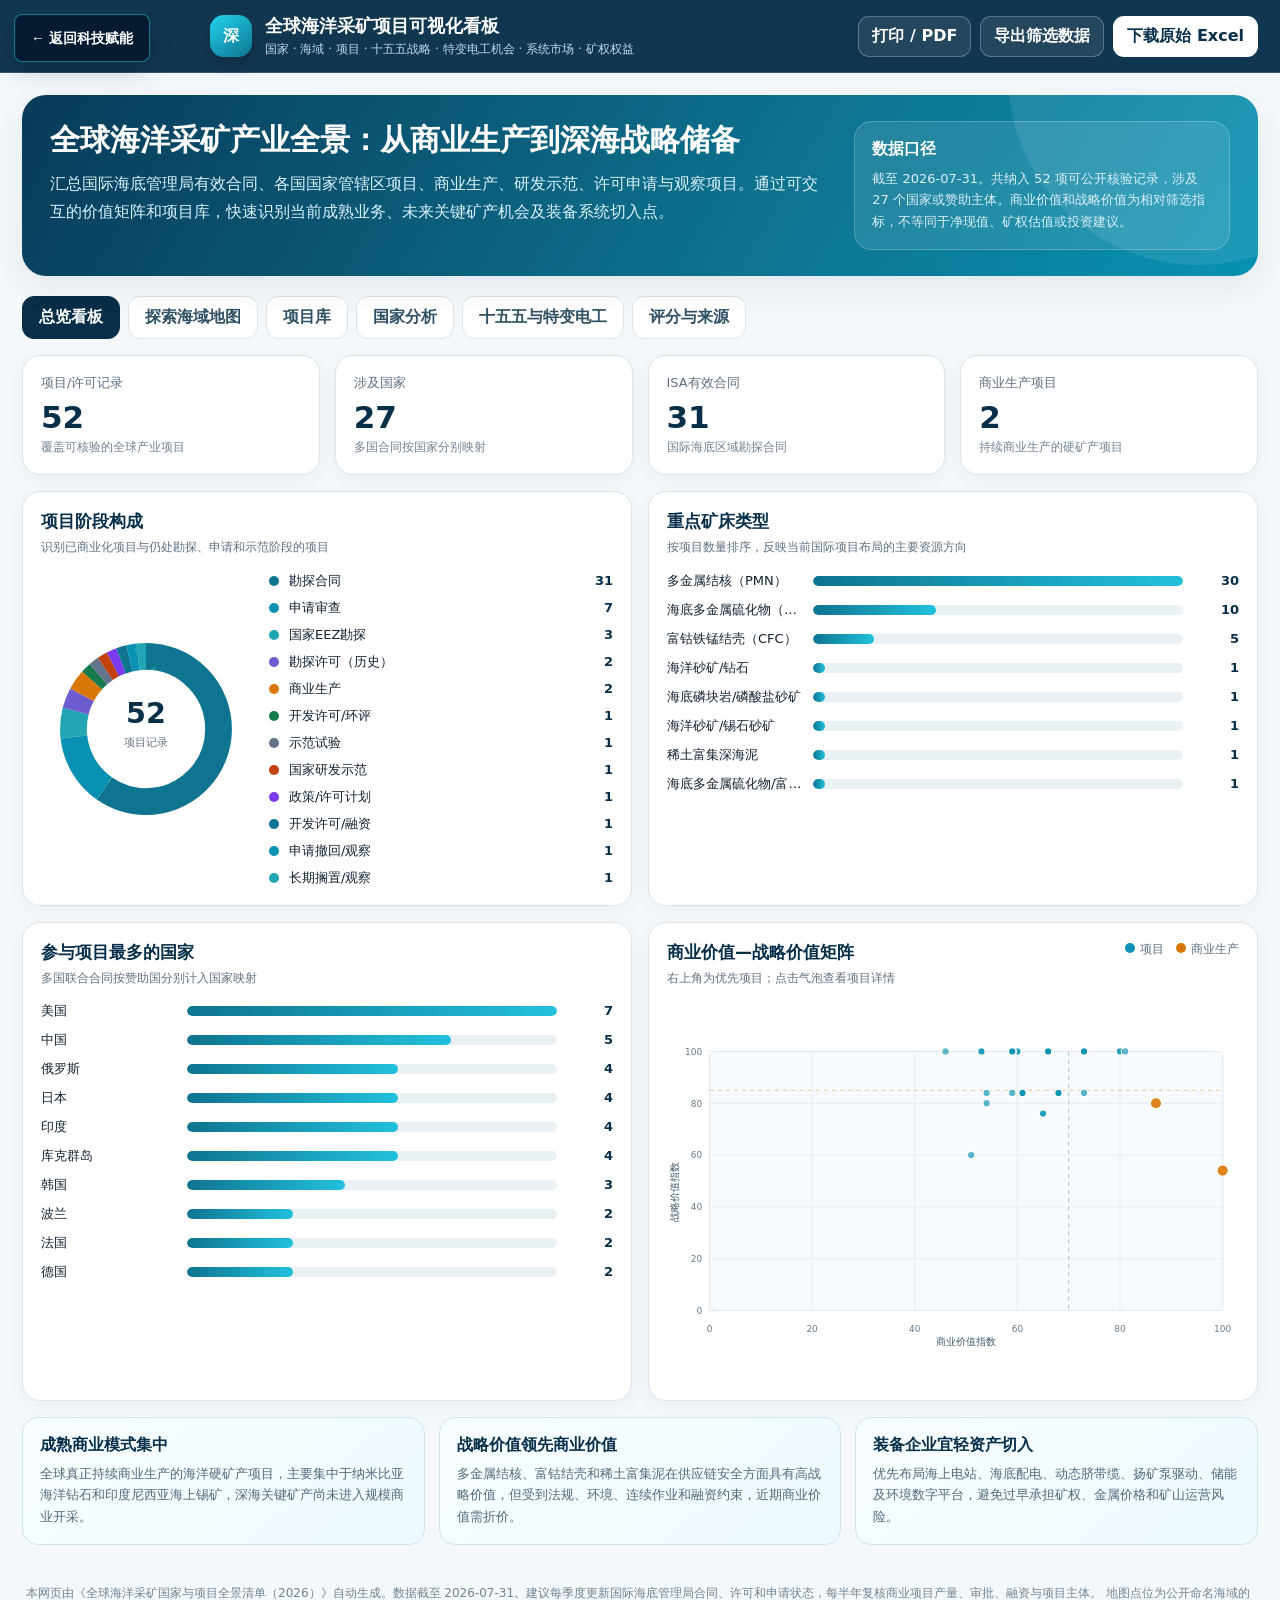
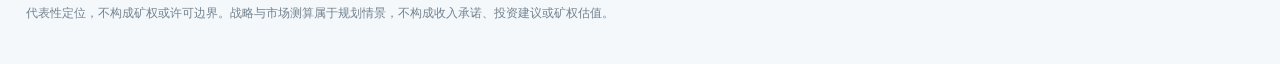
==== platforms/ocean-mining/index.html @ 33d89ba5 "Add files via upload" ====
<!DOCTYPE html>

<html lang="zh-CN">
<head>
<meta charset="utf-8"/>
<meta content="width=device-width,initial-scale=1" name="viewport"/>
<meta content="全球海洋采矿项目、探索海域、国家战略、特变电工系统市场与矿权权益价值可视化看板" name="description"/>
<title>全球海洋采矿项目与矿权价值可视化看板（2026）</title>
<style>
    :root{
      --navy:#082f49;--navy-2:#0b3b5a;--blue:#0e7490;--cyan:#0891b2;
      --sky:#e0f2fe;--aqua:#ecfeff;--ink:#12212f;--muted:#607080;
      --line:#d9e5ec;--panel:#ffffff;--bg:#f4f8fb;--good:#16794c;
      --warn:#9a6700;--bad:#b42318;--purple:#6d5bd0;--orange:#d97706;
      --shadow:0 12px 30px rgba(8,47,73,.08);--radius:18px;
    }
    *{box-sizing:border-box}
    html{scroll-behavior:smooth}
    body{margin:0;background:var(--bg);color:var(--ink);font-family:"Microsoft YaHei","PingFang SC","Noto Sans CJK SC",system-ui,-apple-system,sans-serif}
    button,input,select{font:inherit}
    a{color:var(--blue);text-decoration:none} a:hover{text-decoration:underline}
    .topbar{position:sticky;top:0;z-index:30;background:rgba(8,47,73,.96);color:#fff;backdrop-filter:blur(10px);border-bottom:1px solid rgba(255,255,255,.15)}
    .topbar-inner{max-width:1500px;margin:auto;padding:14px 22px;display:flex;gap:18px;align-items:center;justify-content:space-between}
    .brand{display:flex;align-items:center;gap:13px;min-width:0}.brand-mark{width:42px;height:42px;border-radius:14px;display:grid;place-items:center;background:linear-gradient(145deg,#22d3ee,#0e7490);font-weight:800;box-shadow:0 8px 18px rgba(0,0,0,.2)}
    .brand h1{font-size:18px;margin:0;white-space:nowrap;overflow:hidden;text-overflow:ellipsis}.brand p{font-size:12px;margin:3px 0 0;color:#b9d9e7}
    .top-actions{display:flex;gap:9px;align-items:center;flex-wrap:wrap}.btn{border:1px solid transparent;border-radius:11px;padding:9px 13px;cursor:pointer;transition:.18s ease;font-weight:600}.btn:hover{transform:translateY(-1px)}
    .btn-primary{background:#fff;color:var(--navy)}.btn-ghost{background:rgba(255,255,255,.08);border-color:rgba(255,255,255,.25);color:#fff}.btn-soft{background:var(--sky);color:var(--navy);border-color:#b7e2f4}.btn-danger{background:#fff1f0;color:var(--bad);border-color:#ffd0cc}
    .shell{max-width:1500px;margin:auto;padding:22px}.hero{background:linear-gradient(120deg,#083b59,#0e7490 62%,#0891b2);color:#fff;border-radius:24px;padding:26px 28px;display:grid;grid-template-columns:1.35fr .65fr;gap:24px;box-shadow:var(--shadow);overflow:hidden;position:relative}
    .hero:after{content:"";position:absolute;width:380px;height:380px;border-radius:50%;right:-130px;top:-210px;background:rgba(255,255,255,.09)}
    .hero h2{font-size:30px;margin:0 0 11px;line-height:1.25}.hero p{max-width:850px;margin:0;color:#d8f2fb;line-height:1.75}.hero-note{align-self:center;background:rgba(255,255,255,.1);border:1px solid rgba(255,255,255,.2);border-radius:18px;padding:17px;position:relative;z-index:1}.hero-note b{display:block;margin-bottom:8px}.hero-note span{font-size:13px;color:#d9f0f8;line-height:1.65}
    .tabs{display:flex;gap:8px;margin:20px 0 16px;flex-wrap:wrap}.tab{border:1px solid var(--line);background:#fff;color:#315064;padding:10px 16px;border-radius:12px;cursor:pointer;font-weight:700}.tab.active{background:var(--navy);color:#fff;border-color:var(--navy)}
    .view{display:none}.view.active{display:block}.metric-grid{display:grid;grid-template-columns:repeat(4,1fr);gap:15px;margin-bottom:16px}.metric{background:var(--panel);border:1px solid var(--line);border-radius:var(--radius);padding:18px;box-shadow:0 5px 16px rgba(8,47,73,.045)}
    .metric .label{font-size:13px;color:var(--muted)}.metric .value{font-size:31px;font-weight:800;color:var(--navy);margin:7px 0 4px}.metric .sub{font-size:12px;color:#718293}.grid-2{display:grid;grid-template-columns:1fr 1fr;gap:16px}.grid-3{display:grid;grid-template-columns:1fr 1fr 1fr;gap:16px}.panel{background:var(--panel);border:1px solid var(--line);border-radius:var(--radius);padding:18px;box-shadow:0 5px 16px rgba(8,47,73,.045);min-width:0}.panel h3{margin:0 0 5px;color:var(--navy);font-size:17px}.panel .caption{font-size:12px;color:var(--muted);margin-bottom:14px;line-height:1.6}.panel-head{display:flex;justify-content:space-between;gap:12px;align-items:flex-start}.legend{display:flex;gap:12px;flex-wrap:wrap;font-size:12px;color:var(--muted)}.legend i{display:inline-block;width:10px;height:10px;border-radius:50%;margin-right:5px}
    .bar-list{display:flex;flex-direction:column;gap:11px}.bar-row{display:grid;grid-template-columns:minmax(110px,1.1fr) 3fr 46px;gap:10px;align-items:center;font-size:13px}.bar-label{overflow:hidden;text-overflow:ellipsis;white-space:nowrap}.track{height:10px;background:#eaf1f5;border-radius:999px;overflow:hidden}.fill{height:100%;border-radius:999px;background:linear-gradient(90deg,var(--blue),#22c1dc)}.bar-num{text-align:right;font-weight:700;color:var(--navy)}
    .donut-wrap{display:grid;grid-template-columns:210px 1fr;gap:18px;align-items:center}.donut{width:210px;height:210px}.donut-labels{display:flex;flex-direction:column;gap:9px}.donut-item{display:grid;grid-template-columns:12px 1fr auto;gap:8px;align-items:center;font-size:13px}.dot{width:10px;height:10px;border-radius:50%}.donut-item b{color:var(--navy)}
    .scatter-wrap{height:380px;position:relative}.scatter{width:100%;height:100%;display:block}.chart-tooltip{position:absolute;pointer-events:none;display:none;background:#102e42;color:#fff;padding:9px 11px;border-radius:10px;font-size:12px;max-width:270px;box-shadow:0 8px 22px rgba(0,0,0,.23);z-index:4}
    .insight-grid{display:grid;grid-template-columns:repeat(3,1fr);gap:14px;margin-top:16px}.insight{padding:17px;border-radius:16px;border:1px solid #cce5ef;background:linear-gradient(140deg,#f8fdff,#eefaff)}.insight b{color:var(--navy);display:block;margin-bottom:7px}.insight p{margin:0;color:#516a79;font-size:13px;line-height:1.65}
    .filters{display:grid;grid-template-columns:1.5fr repeat(5,1fr);gap:10px;margin:12px 0}.field label{display:block;font-size:12px;color:var(--muted);margin-bottom:5px}.field input,.field select{width:100%;border:1px solid #cddbe3;border-radius:10px;background:#fff;padding:10px 11px;color:var(--ink);outline:none}.field input:focus,.field select:focus{border-color:var(--cyan);box-shadow:0 0 0 3px rgba(8,145,178,.12)}
    .toolbar{display:flex;justify-content:space-between;gap:12px;align-items:center;margin:12px 0;flex-wrap:wrap}.result-note{font-size:13px;color:var(--muted)}.toolbar-actions{display:flex;gap:8px;flex-wrap:wrap}.toolbar .btn{padding:8px 11px}
    .table-wrap{overflow:auto;border:1px solid var(--line);border-radius:15px;background:#fff}.data-table{width:100%;border-collapse:separate;border-spacing:0;min-width:1150px}.data-table th{position:sticky;top:0;background:var(--navy);color:#fff;text-align:left;font-size:12px;padding:12px 11px;z-index:1;white-space:nowrap}.data-table td{padding:11px;border-bottom:1px solid #e6edf1;font-size:12px;vertical-align:top;line-height:1.5}.data-table tbody tr{cursor:pointer}.data-table tbody tr:hover{background:#f0f9fc}.project-name{font-weight:700;color:var(--navy);min-width:230px}.badge{display:inline-flex;align-items:center;padding:4px 8px;border-radius:999px;font-size:11px;font-weight:700;white-space:nowrap;background:#eef5f8;color:#33576c}.badge.isa{background:#e8f3ff;color:#145c9e}.badge.commercial{background:#e8f7ef;color:#147547}.badge.watch{background:#fff5e7;color:#9a5b00}.badge.high{background:#eaf7ee;color:#16794c}.badge.mid{background:#fff4da;color:#8a6000}.badge.low{background:#fdecec;color:#ae2820}
    .score{display:flex;align-items:center;gap:7px}.mini-track{width:72px;height:7px;border-radius:999px;background:#e8eff3;overflow:hidden}.mini-track span{display:block;height:100%;border-radius:999px}.score b{min-width:23px;color:var(--navy)}.pagination{display:flex;align-items:center;justify-content:center;gap:8px;margin-top:14px}.page-btn{border:1px solid var(--line);background:#fff;border-radius:9px;padding:7px 10px;cursor:pointer}.page-btn.active{background:var(--navy);color:#fff}.page-btn:disabled{opacity:.45;cursor:not-allowed}
    .country-layout{display:grid;grid-template-columns:1fr 1.4fr;gap:16px}.rank-list{display:flex;flex-direction:column;gap:10px}.rank-item{border-bottom:1px solid #e6edf1;padding:8px 0;display:grid;grid-template-columns:32px 1fr 80px;gap:9px;align-items:center}.rank-no{width:28px;height:28px;border-radius:9px;background:var(--sky);display:grid;place-items:center;color:var(--navy);font-weight:800}.rank-title{font-weight:700;color:var(--navy)}.rank-sub{font-size:12px;color:var(--muted);margin-top:3px}.rank-score{text-align:right;font-size:12px}.rank-score b{font-size:18px;color:var(--navy);display:block}
    .method-grid{display:grid;grid-template-columns:1fr 1fr;gap:16px}.formula{background:#eef9fc;border:1px solid #c9e8ef;border-radius:14px;padding:16px;color:var(--navy);font-weight:700;line-height:1.7}.grade-grid{display:grid;grid-template-columns:repeat(5,1fr);gap:9px;margin-top:12px}.grade-card{border:1px solid var(--line);border-radius:13px;padding:12px;background:#fff}.grade-card strong{display:block;color:var(--navy);margin-bottom:5px}.grade-card span{font-size:12px;color:var(--muted);line-height:1.45}.source-list{display:grid;grid-template-columns:1fr 1fr;gap:10px}.source-item{border:1px solid var(--line);border-radius:12px;padding:12px;background:#fff}.source-item b{font-size:13px;color:var(--navy)}.source-item p{font-size:12px;color:var(--muted);margin:6px 0;line-height:1.5}.source-item a{font-size:12px;word-break:break-all}
    .modal-backdrop{position:fixed;inset:0;background:rgba(2,22,35,.58);z-index:60;display:none;align-items:center;justify-content:center;padding:20px}.modal-backdrop.open{display:flex}.modal{width:min(980px,96vw);max-height:90vh;overflow:auto;background:#fff;border-radius:20px;box-shadow:0 24px 60px rgba(0,0,0,.32)}.modal-head{position:sticky;top:0;background:#fff;border-bottom:1px solid var(--line);padding:18px 20px;display:flex;justify-content:space-between;gap:16px;z-index:2}.modal-head h3{margin:0;color:var(--navy);font-size:19px}.modal-head p{margin:6px 0 0;color:var(--muted);font-size:12px}.close-btn{border:0;background:#edf4f7;width:36px;height:36px;border-radius:10px;cursor:pointer;font-size:20px}.modal-body{padding:20px}.detail-grid{display:grid;grid-template-columns:1fr 1fr;gap:12px}.detail{border:1px solid var(--line);border-radius:12px;padding:12px}.detail .k{font-size:11px;color:var(--muted);margin-bottom:6px}.detail .v{font-size:13px;line-height:1.6}.detail.full{grid-column:1/-1}.score-cards{display:grid;grid-template-columns:1fr 1fr;gap:12px;margin-bottom:14px}.score-card{border-radius:15px;padding:16px;background:#f3fafc;border:1px solid #cde7ef}.score-card .big{font-size:32px;font-weight:800;color:var(--navy)}.score-card .small{font-size:12px;color:var(--muted)}
    .footer{margin-top:20px;padding:18px 4px;color:#728391;font-size:12px;line-height:1.7}.empty{padding:40px;text-align:center;color:var(--muted)}
    @media(max-width:1100px){.metric-grid{grid-template-columns:repeat(2,1fr)}.grid-2,.country-layout,.method-grid{grid-template-columns:1fr}.filters{grid-template-columns:repeat(3,1fr)}.hero{grid-template-columns:1fr}.grid-3,.insight-grid{grid-template-columns:1fr 1fr}.source-list{grid-template-columns:1fr}}
    @media(max-width:700px){.shell{padding:12px}.topbar-inner{padding:11px 12px}.brand p{display:none}.top-actions .btn-ghost{display:none}.hero{padding:20px}.hero h2{font-size:23px}.metric-grid,.grid-3,.insight-grid,.score-cards,.detail-grid{grid-template-columns:1fr}.filters{grid-template-columns:1fr 1fr}.donut-wrap{grid-template-columns:1fr}.donut{margin:auto}.grade-grid{grid-template-columns:1fr}.source-list{grid-template-columns:1fr}.top-actions{gap:5px}.btn{padding:8px 9px;font-size:12px}.modal-backdrop{padding:8px}}
    @media print{.topbar,.tabs,.toolbar,.filters,.pagination,.btn{display:none!important}.view{display:block!important}.panel,.metric{box-shadow:none;break-inside:avoid}.shell{max-width:none}.table-wrap{overflow:visible}.data-table{min-width:0;font-size:9px}}
  
    .map-layout{display:grid;grid-template-columns:minmax(0,1.65fr) minmax(300px,.7fr);gap:16px;align-items:start}
    .map-panel{padding:0;overflow:hidden;align-self:start}.map-toolbar{padding:16px 18px;border-bottom:1px solid var(--line);display:grid;grid-template-columns:1.2fr 1fr 1fr auto;gap:10px;align-items:end;background:#fbfdfe}
    .map-stage{position:relative;background:linear-gradient(180deg,#dff4fb,#cfeaf4 62%,#c5e4ef);min-height:560px;overflow:hidden;touch-action:none}
    .world-map{display:block;width:100%;height:auto;min-height:560px;cursor:grab}.world-map.dragging{cursor:grabbing}
    .map-ocean{fill:#dff3fa}.map-land{fill:#eef3ef;stroke:#9fb4b6;stroke-width:.55;vector-effect:non-scaling-stroke}.map-grid{stroke:#a8cbd8;stroke-width:.45;opacity:.55;vector-effect:non-scaling-stroke}
    .map-zone-halo{fill:none;stroke-width:1.8;stroke-dasharray:4 3;opacity:.5;vector-effect:non-scaling-stroke}.map-marker{cursor:pointer;outline:none}.map-marker .bubble{stroke:#fff;stroke-width:2.2;vector-effect:non-scaling-stroke}.map-marker .count{font-size:11px;font-weight:800;fill:#fff;text-anchor:middle;dominant-baseline:middle;pointer-events:none}.map-marker .label{font-size:11px;font-weight:700;fill:#17394c;paint-order:stroke;stroke:#eaf8fc;stroke-width:3px;stroke-linejoin:round;pointer-events:none}
    .map-leader{stroke:#416d7e;stroke-width:1;stroke-dasharray:2 2;opacity:.55;vector-effect:non-scaling-stroke}.map-marker.dim{opacity:.18}.map-marker.active .bubble{stroke:#082f49;stroke-width:3}.map-zoom{position:absolute;right:14px;top:14px;display:flex;flex-direction:column;gap:6px}.map-zoom button{width:38px;height:38px;border:1px solid #b9d4de;background:rgba(255,255,255,.94);border-radius:10px;color:var(--navy);font-weight:800;cursor:pointer}.map-legend{position:absolute;left:14px;bottom:14px;background:rgba(255,255,255,.94);border:1px solid #c9dde5;border-radius:12px;padding:10px 12px;display:flex;gap:10px;flex-wrap:wrap;max-width:calc(100% - 28px);font-size:11px}.map-legend span{display:flex;align-items:center;gap:5px}.map-legend i{width:10px;height:10px;border-radius:50%}
    .map-tip{position:absolute;display:none;pointer-events:none;z-index:5;max-width:330px;background:#0b3044;color:#fff;border-radius:11px;padding:10px 12px;font-size:12px;line-height:1.55;box-shadow:0 10px 28px rgba(0,0,0,.25)}
    .map-side{display:flex;flex-direction:column;gap:14px;align-self:start}.map-side>.panel:last-child{height:405px;display:flex;flex-direction:column;overflow:hidden}.map-summary{display:grid;grid-template-columns:repeat(2,1fr);gap:9px}.map-summary .metric{padding:13px}.map-summary .metric .value{font-size:24px}
    .region-list{display:flex;flex-direction:column;gap:8px;flex:1;min-height:0;max-height:none;overflow:auto;padding-right:3px}.region-card{border:1px solid var(--line);background:#fff;border-radius:13px;padding:11px 12px;cursor:pointer}.region-card:hover,.region-card.active{border-color:#69b7ca;background:#f0fbfe}.region-card h4{margin:0;color:var(--navy);font-size:13px}.region-card p{margin:5px 0 0;font-size:12px;color:var(--muted);line-height:1.5}.region-card .meta{display:flex;gap:6px;flex-wrap:wrap;margin-top:7px}.country-chip{display:inline-flex;border:1px solid #c9dfe7;background:#f5fbfd;color:#31566a;border-radius:999px;padding:3px 7px;font-size:10px}
    .map-detail{border-top:1px solid var(--line);padding-top:12px;margin-top:4px;flex:0 0 155px;max-height:155px;overflow:auto;padding-right:4px}.map-detail h4{margin:0 0 7px;color:var(--navy)}.map-project{padding:8px 0;border-bottom:1px dashed #dce7ed;font-size:12px;line-height:1.5}.map-project button{border:0;background:none;color:var(--blue);font-weight:700;cursor:pointer;padding:0;text-align:left}.map-note{margin-top:12px;padding:12px 14px;border-radius:13px;border:1px solid #f0d8a8;background:#fff9eb;color:#6d5217;font-size:12px;line-height:1.65}
    @media(max-width:1050px){.map-layout{grid-template-columns:1fr}.map-toolbar{grid-template-columns:1fr 1fr}.map-stage{min-height:480px}.world-map{min-height:480px}.region-list{max-height:350px}}
    @media(max-width:650px){.map-toolbar{grid-template-columns:1fr}.map-stage{min-height:390px}.world-map{min-height:390px}.map-legend{position:static;margin:10px}.map-summary{grid-template-columns:repeat(2,1fr)}}

    /* 战略与市场专题 */
    .strategy-hero{background:linear-gradient(128deg,#082f49,#155e75 58%,#0e7490);color:#fff;border-radius:22px;padding:24px 26px;margin-bottom:16px;display:grid;grid-template-columns:1.25fr .75fr;gap:22px;position:relative;overflow:hidden}
    .strategy-hero:after{content:"";position:absolute;width:280px;height:280px;border-radius:50%;right:-90px;bottom:-180px;background:rgba(255,255,255,.09)}
    .strategy-hero h3{color:#fff;font-size:25px;margin:0 0 10px}.strategy-hero p{margin:0;color:#d8f3fb;line-height:1.75}.strategy-quote{align-self:center;background:rgba(255,255,255,.1);border:1px solid rgba(255,255,255,.22);border-radius:16px;padding:16px;z-index:1}.strategy-quote b{display:block;margin-bottom:7px}.strategy-quote span{font-size:12px;line-height:1.65;color:#d9f1f8}
    .strategy-metrics{display:grid;grid-template-columns:repeat(4,1fr);gap:14px;margin-bottom:16px}.strategy-metric{background:#fff;border:1px solid var(--line);border-radius:16px;padding:16px}.strategy-metric .n{font-size:27px;font-weight:800;color:var(--navy);margin:5px 0}.strategy-metric .t{font-size:12px;color:var(--muted);line-height:1.55}
    .policy-chain{display:grid;grid-template-columns:repeat(4,1fr);gap:12px}.policy-card{border:1px solid var(--line);border-radius:15px;padding:15px;background:linear-gradient(145deg,#fff,#f7fbfd)}.policy-card .num{width:30px;height:30px;border-radius:10px;background:var(--sky);display:grid;place-items:center;font-weight:800;color:var(--navy);margin-bottom:10px}.policy-card h4{margin:0 0 7px;color:var(--navy)}.policy-card p{margin:0;font-size:12px;color:#526b79;line-height:1.65}
    .importance-grid{display:grid;grid-template-columns:repeat(2,1fr);gap:12px}.importance-item{display:grid;grid-template-columns:44px 1fr;gap:12px;border:1px solid var(--line);border-radius:14px;padding:14px;background:#fff}.importance-icon{width:42px;height:42px;border-radius:13px;display:grid;place-items:center;background:#e8f7fb;color:var(--navy);font-weight:800}.importance-item b{color:var(--navy)}.importance-item p{margin:5px 0 0;font-size:12px;color:var(--muted);line-height:1.6}
    .fit-table{width:100%;border-collapse:separate;border-spacing:0;border:1px solid var(--line);border-radius:14px;overflow:hidden}.fit-table th{background:var(--navy);color:#fff;padding:11px;font-size:12px;text-align:left}.fit-table td{padding:11px;font-size:12px;line-height:1.55;border-bottom:1px solid #e7eef2;vertical-align:top}.fit-table tr:last-child td{border-bottom:0}.fit-tag{display:inline-block;border-radius:999px;padding:4px 8px;font-size:11px;font-weight:700}.fit-now{background:#e9f7ef;color:#147547}.fit-dev{background:#e8f3ff;color:#145c9e}.fit-partner{background:#fff4da;color:#8a6000}.fit-avoid{background:#fdecec;color:#ae2820}
    .route-line{display:grid;grid-template-columns:repeat(5,1fr);gap:10px}.route-step{border:1px solid var(--line);border-radius:14px;padding:14px;background:#fff;position:relative}.route-step:after{content:"→";position:absolute;right:-10px;top:38%;font-weight:800;color:#8ba3b1}.route-step:last-child:after{display:none}.route-year{font-size:12px;color:var(--blue);font-weight:800}.route-step h4{margin:6px 0;color:var(--navy)}.route-step p{margin:0;font-size:12px;color:var(--muted);line-height:1.55}
    .market-layout{display:grid;grid-template-columns:.9fr 1.1fr;gap:16px}.scenario-row{display:grid;grid-template-columns:repeat(3,1fr);gap:9px;margin-bottom:14px}.scenario-btn{border:1px solid var(--line);background:#fff;border-radius:12px;padding:10px;cursor:pointer;text-align:left}.scenario-btn.active{border-color:var(--cyan);background:#edfafe;box-shadow:0 0 0 3px rgba(8,145,178,.1)}.scenario-btn b{display:block;color:var(--navy);margin-bottom:3px}.scenario-btn span{font-size:11px;color:var(--muted)}
    .calc-grid{display:grid;grid-template-columns:1fr 1fr;gap:11px}.calc-field label{display:flex;justify-content:space-between;gap:8px;font-size:12px;color:var(--muted);margin-bottom:5px}.calc-field input{width:100%;border:1px solid #cddbe3;border-radius:10px;padding:9px 10px;background:#fff}.market-results{display:grid;grid-template-columns:repeat(2,1fr);gap:12px}.market-result{border:1px solid var(--line);border-radius:15px;padding:16px;background:#fff}.market-result.primary{background:linear-gradient(145deg,#eaf9fc,#fff);border-color:#bfe6ef}.market-result .label{font-size:12px;color:var(--muted)}.market-result .value{font-size:31px;font-weight:800;color:var(--navy);margin:7px 0}.market-result .note{font-size:11px;color:#687d8a;line-height:1.5}.market-waterfall{margin-top:14px;border-top:1px solid var(--line);padding-top:13px}.waterfall-row{display:grid;grid-template-columns:135px 1fr 70px;gap:9px;align-items:center;font-size:12px;margin:9px 0}.waterfall-row .track{height:12px}.market-disclaimer{margin-top:13px;padding:12px 14px;border-radius:12px;background:#fff8e8;border:1px solid #f1dba7;font-size:12px;line-height:1.65;color:#735314}
    .evidence-list{display:grid;grid-template-columns:repeat(2,1fr);gap:10px}.evidence{border:1px solid var(--line);border-radius:13px;padding:12px;background:#fff}.evidence b{display:block;color:var(--navy);font-size:13px;margin-bottom:5px}.evidence p{margin:0 0 7px;font-size:12px;color:var(--muted);line-height:1.55}.evidence a{font-size:12px}
    @media(max-width:1050px){.strategy-metrics,.policy-chain{grid-template-columns:repeat(2,1fr)}.route-line{grid-template-columns:1fr 1fr}.route-step:after{display:none}.market-layout{grid-template-columns:1fr}}
    @media(max-width:720px){.strategy-hero{grid-template-columns:1fr}.strategy-metrics,.policy-chain,.importance-grid,.route-line,.market-results,.evidence-list,.calc-grid{grid-template-columns:1fr}.scenario-row{grid-template-columns:1fr}.waterfall-row{grid-template-columns:105px 1fr 55px}}

</style>
<style>
.strategy-metrics{grid-template-columns:repeat(5,1fr)}
.fit-rights{background:#e9f4ff;color:#185b8a}
.rights-section{overflow:hidden}
.rights-head{align-items:flex-start}
.rights-pill{display:inline-flex;align-items:center;padding:7px 11px;border-radius:999px;background:#e8f7f3;color:#126244;font-size:12px;font-weight:800;border:1px solid #bce3d5;white-space:nowrap}
.rights-gates{display:grid;grid-template-columns:repeat(6,1fr);gap:8px;margin:14px 0 10px}
.rights-gate{position:relative;padding:13px 10px 12px;border:1px solid var(--line);border-radius:13px;background:#f8fbfd;min-height:96px}
.rights-gate:not(:last-child):after{content:'›';position:absolute;right:-9px;top:34px;color:#7593a5;font-size:22px;font-weight:800;z-index:2}
.rights-gate span{display:inline-grid;place-items:center;width:24px;height:24px;border-radius:50%;background:var(--navy);color:white;font-size:12px;font-weight:800}
.rights-gate b{display:block;margin:8px 0 3px;color:var(--navy);font-size:13px}.rights-gate small{display:block;color:var(--muted);font-size:11px;line-height:1.45}
.rights-warning{padding:11px 13px;border:1px solid #efd797;background:#fff8e6;color:#725111;border-radius:12px;font-size:12px;line-height:1.65}
.rights-layout{display:grid;grid-template-columns:1fr 1.08fr;gap:16px;margin-top:16px}.rights-calc-box,.rights-results-box{border:1px solid var(--line);border-radius:15px;padding:16px;background:#fbfdfe}.rights-calc-box h4,.rights-results-box h4{margin:0 0 4px;color:var(--navy)}
.rights-scenarios{display:grid;grid-template-columns:repeat(3,1fr);gap:8px;margin:13px 0}.rights-scenario-btn{border:1px solid var(--line);background:#fff;border-radius:11px;padding:9px 10px;text-align:left;cursor:pointer}.rights-scenario-btn b{display:block;color:var(--navy)}.rights-scenario-btn span{font-size:11px;color:var(--muted)}.rights-scenario-btn.active{border-color:var(--cyan);background:#eaf9fc;box-shadow:0 0 0 2px rgba(8,145,178,.08)}
.rights-input-grid{display:grid;grid-template-columns:repeat(2,1fr);gap:10px}.rights-input-grid .calc-field{min-width:0}.rights-input-grid .calc-field label{font-size:11px}.rights-input-grid input[type=range]{width:100%}
.rights-results{display:grid;grid-template-columns:repeat(2,1fr);gap:10px;margin-top:13px}.rights-result{border:1px solid var(--line);border-radius:13px;padding:13px;background:#fff}.rights-result.wide{grid-column:1/-1}.rights-result.primary{background:#edf8fb;border-color:#b9e2eb}.rights-result.accent{background:#eef4ff;border-color:#c9d9f5}.rights-result.gross{background:#f7f4ff;border-color:#ddd4f8}.rights-result .label{font-size:11px;color:var(--muted)}.rights-result .value{font-size:25px;font-weight:800;color:var(--navy);margin:5px 0}.rights-result .note{font-size:11px;color:#667b88;line-height:1.5}
.rights-conclusion{margin-top:12px;padding:13px 14px;border-radius:12px;background:#eaf7f1;border:1px solid #bfe1d2;color:#1a5c42;font-size:12px;line-height:1.7}
.rights-benchmark{display:grid;grid-template-columns:repeat(3,1fr);gap:10px;margin-top:14px}.rights-benchmark>div{border-top:3px solid var(--cyan);background:#f8fbfd;border-radius:10px;padding:12px}.rights-benchmark b{color:var(--navy);font-size:13px}.rights-benchmark p{margin:6px 0 0;color:var(--muted);font-size:11px;line-height:1.65}
.rights-disclaimer{margin-top:12px;padding:12px 14px;border-radius:12px;background:#fff4f1;border:1px solid #f0c5ba;color:#7e3426;font-size:12px;line-height:1.65}
@media(max-width:1100px){.strategy-metrics{grid-template-columns:repeat(3,1fr)}.rights-gates{grid-template-columns:repeat(3,1fr)}.rights-gate:after{display:none}.rights-layout{grid-template-columns:1fr}}
@media(max-width:720px){.strategy-metrics,.rights-gates,.rights-input-grid,.rights-results,.rights-benchmark{grid-template-columns:1fr}.rights-result.wide{grid-column:auto}.rights-pill{white-space:normal}.rights-scenarios{grid-template-columns:1fr}}
</style></head>
<body>
<style>
.exhibition-return-button{position:fixed;z-index:10000;top:14px;left:14px;display:inline-flex;min-height:48px;padding:0 16px;align-items:center;justify-content:center;color:#fff;cursor:pointer;touch-action:manipulation;background:rgba(3,21,43,.82);border:1px solid rgba(39,225,255,.48);border-radius:8px;box-shadow:0 8px 24px rgba(0,0,0,.2);backdrop-filter:blur(10px);font:600 14px/1.2 "Microsoft YaHei",Arial,sans-serif;transition:background-color .16s ease,border-color .16s ease,transform .12s ease}.exhibition-return-button:hover,.exhibition-return-button:focus-visible{background:rgba(6,49,82,.94);border-color:#27e1ff;outline:2px solid rgba(39,225,255,.24);outline-offset:2px}.exhibition-return-button:active{transform:scale(.97)}@media(min-width:701px){.topbar-inner{padding-left:210px!important}}@media(max-width:700px){.exhibition-return-button{top:auto;bottom:14px;left:14px}}@media(prefers-reduced-motion:reduce){.exhibition-return-button{transition:none}.exhibition-return-button:active{transform:none}}
</style>
<button id="exhibition-return-button" class="exhibition-return-button" type="button">← 返回科技赋能</button>
<script>
(function(){
  var returnButton=document.getElementById("exhibition-return-button");
  var fallbackUrl="../../index.html#tech-empowerment";
  if(!returnButton){return;}
  returnButton.addEventListener("click",function(){
    var currentUrl=window.location.href;
    if(window.history.length>1&&typeof window.history.back==="function"){
      window.history.back();
      window.setTimeout(function(){if(window.location.href===currentUrl){window.location.href=fallbackUrl;}},700);
    }else{
      window.location.href=fallbackUrl;
    }
  });
})();
</script>
<header class="topbar">
<div class="topbar-inner">
<div class="brand"><div class="brand-mark">深</div><div><h1>全球海洋采矿项目可视化看板</h1><p>国家 · 海域 · 项目 · 十五五战略 · 特变电工机会 · 系统市场 · 矿权权益</p></div></div>
<div class="top-actions">
<button class="btn btn-ghost" id="printBtn">打印 / PDF</button>
<button class="btn btn-ghost" id="csvBtnTop">导出筛选数据</button>
<button class="btn btn-primary" id="xlsxBtn">下载原始 Excel</button>
</div>
</div>
</header>
<main class="shell">
<section class="hero">
<div><h2>全球海洋采矿产业全景：从商业生产到深海战略储备</h2><p>汇总国际海底管理局有效合同、各国国家管辖区项目、商业生产、研发示范、许可申请与观察项目。通过可交互的价值矩阵和项目库，快速识别当前成熟业务、未来关键矿产机会及装备系统切入点。</p></div>
<div class="hero-note"><b>数据口径</b><span>截至 2026-07-31。共纳入 52 项可公开核验记录，涉及 27 个国家或赞助主体。商业价值和战略价值为相对筛选指标，不等同于净现值、矿权估值或投资建议。</span></div>
</section>
<nav aria-label="页面模块" class="tabs">
<button class="tab active" data-view="overview">总览看板</button><button class="tab" data-view="map">探索海域地图</button>
<button class="tab" data-view="projects">项目库</button>
<button class="tab" data-view="countries">国家分析</button>
<button class="tab" data-view="strategy">十五五与特变电工</button>
<button class="tab" data-view="methodology">评分与来源</button>
</nav>
<section class="view active" id="view-overview">
<div class="metric-grid" id="metrics"></div>
<div class="grid-2">
<article class="panel"><div class="panel-head"><div><h3>项目阶段构成</h3><div class="caption">识别已商业化项目与仍处勘探、申请和示范阶段的项目</div></div></div><div class="donut-wrap"><svg aria-label="项目阶段构成环形图" class="donut" id="stageDonut" role="img" viewbox="0 0 220 220"></svg><div class="donut-labels" id="stageLegend"></div></div></article>
<article class="panel"><h3>重点矿床类型</h3><div class="caption">按项目数量排序，反映当前国际项目布局的主要资源方向</div><div class="bar-list" id="mineralBars"></div></article>
</div>
<div class="grid-2" style="margin-top:16px">
<article class="panel"><h3>参与项目最多的国家</h3><div class="caption">多国联合合同按赞助国分别计入国家映射</div><div class="bar-list" id="countryBars"></div></article>
<article class="panel"><div class="panel-head"><div><h3>商业价值—战略价值矩阵</h3><div class="caption">右上角为优先项目；点击气泡查看项目详情</div></div><div class="legend"><span><i style="background:var(--cyan)"></i>项目</span><span><i style="background:var(--orange)"></i>商业生产</span></div></div><div class="scatter-wrap" id="scatterWrap"><svg aria-label="项目商业价值与战略价值散点图" class="scatter" id="scatter" role="img" viewbox="0 0 700 380"></svg><div class="chart-tooltip" id="chartTooltip"></div></div></article>
</div>
<div class="insight-grid">
<div class="insight"><b>成熟商业模式集中</b><p>全球真正持续商业生产的海洋硬矿产项目，主要集中于纳米比亚海洋钻石和印度尼西亚海上锡矿，深海关键矿产尚未进入规模商业开采。</p></div>
<div class="insight"><b>战略价值领先商业价值</b><p>多金属结核、富钴结壳和稀土富集泥在供应链安全方面具有高战略价值，但受到法规、环境、连续作业和融资约束，近期商业价值需折价。</p></div>
<div class="insight"><b>装备企业宜轻资产切入</b><p>优先布局海上电站、海底配电、动态脐带缆、扬矿泵驱动、储能及环境数字平台，避免过早承担矿权、金属价格和矿山运营风险。</p></div>
</div>
</section><section class="view" id="view-map">
<div class="map-layout">
<article class="panel map-panel">
<div class="map-toolbar">
<div class="field"><label for="mapCountry">国家/赞助主体</label><select id="mapCountry"></select></div>
<div class="field"><label for="mapMineral">矿床类型</label><select id="mapMineral"></select></div>
<div class="field"><label for="mapStage">项目阶段</label><select id="mapStage"></select></div>
<button class="btn btn-soft" id="mapReset">重置地图</button>
</div>
<div class="map-stage" id="mapStageWrap">
<svg aria-label="全球海洋采矿探索海域分布地图" class="world-map" id="worldMap" role="img" viewbox="0 0 1000 500">
<g id="mapViewport"><rect class="map-ocean" height="500" width="1000"></rect><g id="mapGrid"></g><path class="map-land" id="worldLand"></path><g id="mapZones"></g></g>
</svg>
<div class="map-zoom"><button aria-label="放大地图" id="zoomIn">＋</button><button aria-label="缩小地图" id="zoomOut">－</button><button aria-label="重置地图" id="zoomReset">↺</button></div>
<div class="map-legend" id="mapLegend"></div>
<div class="map-tip" id="mapTip"></div>
</div>
</article>
<aside class="map-side">
<article class="panel">
<h3>国家—探索海域关联</h3>
<div class="caption" id="mapCaption">选择国家后，地图将突出该国参与的全部探索或开发海域。</div>
<div class="map-summary" id="mapSummary"></div>
</article>
<article class="panel">
<div class="panel-head"><div><h3>海域与项目</h3><div class="caption" id="regionResult"></div></div></div>
<div class="region-list" id="regionList"></div>
<div class="map-detail" id="mapDetail"></div>
</article>
</aside>
</div>
<div class="map-note"><b>地图阅读说明：</b>点位是对公开命名海域的战略级可视化，不是矿权边界。CCZ等区域采用公开地理中心附近的代表点；申请文件未完整披露位置的项目以“申请级”点位显示。密集区域的气泡可能为避免重叠而轻微偏移，虚线指向代表点。点击气泡可查看参与国家和项目。</div>
</section>
<section class="view" id="view-projects">
<article class="panel">
<div class="panel-head"><div><h3>全球项目与许可数据库</h3><div class="caption">组合筛选后可导出 CSV；点击任意项目查看完整状态、价值说明、风险和来源</div></div></div>
<div class="filters">
<div class="field"><label for="search">搜索</label><input id="search" placeholder="项目、国家、运营主体、产物…"/></div>
<div class="field"><label for="fCategory">记录类别</label><select id="fCategory"></select></div>
<div class="field"><label for="fCountry">国家/赞助主体</label><select id="fCountry"></select></div>
<div class="field"><label for="fMineral">矿床类型</label><select id="fMineral"></select></div>
<div class="field"><label for="fStage">当前阶段</label><select id="fStage"></select></div>
<div class="field"><label for="fPriority">价值门槛</label><select id="fPriority"><option value="">全部</option><option value="strategic85">战略价值 ≥ 85</option><option value="commercial70">商业价值 ≥ 70</option><option value="both70">商业和战略均 ≥ 70</option><option value="commercial">仅商业生产</option></select></div>
</div>
<div class="toolbar"><div aria-live="polite" class="result-note" id="resultNote"></div><div class="toolbar-actions"><button class="btn btn-soft" id="resetBtn">重置筛选</button><button class="btn btn-soft" id="csvBtn">导出筛选结果</button></div></div>
<div class="table-wrap"><table class="data-table"><thead><tr><th>项目</th><th>国家/赞助主体</th><th>类别</th><th>矿床与产物</th><th>阶段/状态</th><th>商业价值</th><th>战略价值</th><th>置信度</th></tr></thead><tbody id="projectBody"></tbody></table></div>
<div class="pagination" id="pagination"></div>
</article>
</section>
<section class="view" id="view-countries">
<div class="country-layout">
<article class="panel"><h3>国家战略价值排名</h3><div class="caption">按国家参与项目的平均战略价值排序</div><div class="rank-list" id="countryRank"></div></article>
<article class="panel"><h3>国家参与项目概览</h3><div class="caption">项目数量、成熟度、关键产物和建议优先级</div><div class="table-wrap"><table class="data-table" style="min-width:900px"><thead><tr><th>国家</th><th>项目数</th><th>商业生产</th><th>勘探类</th><th>平均商业</th><th>平均战略</th><th>关键产物</th><th>建议优先级</th></tr></thead><tbody id="countryBody"></tbody></table></div></article>
</div>
</section>
<section class="view" id="view-strategy">
<section class="strategy-hero">
<div><h3>从国家“十五五”任务到特变电工BlueMine业务</h3><p>深海矿产不是单一矿业项目，而是资源安全、海洋强国、先进海工装备和国际治理能力的交叉赛道。特变电工的基础战略仍应是能源、电气、控制和环境数据系统集成；在商业许可路径、资源储量和运营伙伴明确后，可通过5%—15%战略少数股权叠加系统锁单，分享矿权权益而不承担全资矿山风险。</p></div>
<div class="strategy-quote"><b>规划逻辑</b><span>国家规划已把深海矿产开发、深海工程能力、海洋装备和深远海能源放进同一战略框架。企业应先建立技术平台和海试数据，再以联合体、少数股权和系统优先采购权进入资源端。</span></div>
</section>
<div class="strategy-metrics">
<div class="strategy-metric"><div class="label">国家任务</div><div class="n">深海开发</div><div class="t">实施深海工程，提高进入、探测、开发和安全能力</div></div>
<div class="strategy-metric"><div class="label">产业基础</div><div class="n">31份</div><div class="t">截至2026年1月在执行的ISA勘探合同</div></div>
<div class="strategy-metric"><div class="label">基准市场情景</div><div class="n" id="strategyTamTop">57.6亿</div><div class="t">2026—2035年全球电气与数字系统可服务市场</div></div>
<div class="strategy-metric"><div class="label">特变电工可争取</div><div class="n" id="strategyTbeaTop">14.4亿</div><div class="t">按基准情景25%系统集成中标率测算</div></div>
<div class="strategy-metric"><div class="label">矿权基准情景</div><div class="n" id="rightsValueTop">23.8亿</div><div class="t">一个NORI-D规模项目、15%权益、40%实现概率</div></div></div>
<div class="grid-2">
<article class="panel">
<h3>国家“十五五”为什么发展深海矿产</h3><div class="caption">从资源安全到新质生产力的递进逻辑</div>
<div class="policy-chain">
<div class="policy-card"><div class="num">1</div><h4>关键矿产安全</h4><p>镍、钴、铜、锰、稀土等关系新能源、电网、先进制造与国防。深海资源首先是一套长期战略备份和供应链多元化选项。</p></div>
<div class="policy-card"><div class="num">2</div><h4>海洋经济增量</h4><p>规划要求有序推进海洋能源资源开发利用、巩固海洋装备制造优势，推动海洋经济从近海利用向深远海综合开发升级。</p></div>
<div class="policy-card"><div class="num">3</div><h4>深海工程牵引</h4><p>采矿将同时牵引深海机器人、水下电力、动态缆、扬矿泵、船舶、材料、通信和人工智能，形成跨行业技术平台。</p></div>
<div class="policy-card"><div class="num">4</div><h4>规则与治理能力</h4><p>环境基线、监测数据、责任和支付机制仍在形成。越早形成海试数据和标准能力，越有机会参与国际规则与接口标准。</p></div>
</div>
</article>
<article class="panel">
<h3>发展深海矿产资源的重要性</h3><div class="caption">战略价值高于近期财务价值</div>
<div class="importance-grid">
<div class="importance-item"><div class="importance-icon">资</div><div><b>资源储备价值</b><p>建立陆地矿产之外的第二资源来源，提高面对出口限制、地缘冲突和价格冲击时的韧性。</p></div></div>
<div class="importance-item"><div class="importance-icon">技</div><div><b>技术外溢价值</b><p>深海电气化和无人化成果可反向服务浮式风电、海洋油气、海洋观测、极地和水下基础设施。</p></div></div>
<div class="importance-item"><div class="importance-icon">产</div><div><b>产业链价值</b><p>从勘探、采集、提升到冶炼和材料，可形成装备、工程、数字平台和长期运维等多层收入。</p></div></div>
<div class="importance-item"><div class="importance-icon">规</div><div><b>规则话语权</b><p>商业化尚未获ISA批准，规则仍在完善，当前阶段尤其适合通过环境数据、示范工程和标准提前卡位。</p></div></div>
</div>
</article>
</div>
<article class="panel" style="margin-top:16px">
<h3>特变电工参与深海矿产资源的可能性</h3><div class="caption">结论：系统集成高度匹配；矿权可作为第二阶段战略期权，但应坚持少数股权、联合运营和风险隔离</div>
<div class="table-wrap"><table class="fit-table"><thead><tr><th>参与层级</th><th>特变电工能力基础</th><th>可形成的BlueMine产品</th><th>判断</th></tr></thead><tbody>
<tr><td><span class="fit-tag fit-now">可直接迁移</span></td><td>海上升压站、海上风电主变、开关、电缆、柔性直流、低频输电、储能和全寿命运维</td><td>海上综合能源母平台、船载中压配电、储能微电网、数字运维与电能质量系统</td><td><b>高可行</b>：可先进入FEED、试验平台和海面系统</td></tr>
<tr><td><span class="fit-tag fit-dev">专项研发</span></td><td>高压绝缘、电力电子、系统保护和设备集成能力</td><td>6000米级海底配电节点、压力补偿变流器、中压直流脐带缆电气系统、故障隔离和黑启动</td><td><b>中高可行</b>：需要压力、疲劳、湿插拔和长期可靠性海试</td></tr>
<tr><td><span class="fit-tag fit-partner">联合集成</span></td><td>国际工程、EPC组织、供应链和融资保险协调能力</td><td>与采矿车、提升系统、船舶、连接器、ROV及环境机构形成联合体</td><td><b>可行</b>：进出口公司适合做客户与项目牵引平台</td></tr>
<tr id="rights-fit-row"><td><span class="fit-tag fit-rights">条件参与</span></td><td>国际工程组织、产业链协同、融资保险协调以及电气系统供货能力</td><td>5%—15%战略少数股权＋系统优先采购权＋长期运维权；由专业矿业运营商负责采矿和金属销售</td><td><b>有条件可行</b>：仅在资源转储量、许可路径和融资方案清晰后进入</td></tr><tr><td><span class="fit-tag fit-avoid">风险隔离</span></td><td>非核心能力与不可承受风险</td><td>全资控股矿山、无上限追加资本、价格保底承诺、独立承担采矿机械和冶炼工艺</td><td><b>不建议</b>：矿权投资必须项目公司化、限额化并设置退出条款</td></tr>
</tbody></table></div>
</article>
<article class="panel" style="margin-top:16px">
<h3>可落地的技术与业务路线</h3><div class="caption">按“客户牵引—部件验证—系统海试—商业包”设置阶段门</div>
<div class="route-line">
<div class="route-step"><div class="route-year">2026</div><h4>战略建制</h4><p>成立BlueMine专项组；锁定1—2个国家任务或真实业主；完成参考矿山、负荷清单、单线图与FEED。</p></div>
<div class="route-step"><div class="route-year">2027</div><h4>关键部件</h4><p>完成60—70MPa压力试验、压力补偿变流器、海底配电样机、动态缆在线监测与保护原理验证。</p></div>
<div class="route-step"><div class="route-year">2028</div><h4>千米联调</h4><p>建设2—5MW闭环试验系统，完成海面电站—脐带缆—海底节点—泵驱负荷的1000米级海试。</p></div>
<div class="route-step"><div class="route-year">2029—2030</div><h4>深海示范</h4><p>开展3000—4000米、多节点、5—10MW系统示范，引入船级社、环境评价和第三方可靠性认证。</p></div>
<div class="route-step"><div class="route-year">2031—2035</div><h4>商业系统包</h4><p>形成10—30MW级海上能源、海底输配电、驱动、储能和环境数字平台的国际EPC/供货包。</p></div>
</div>
</article>
<div class="market-layout" style="margin-top:16px">
<article class="panel">
<h3>市场空间情景计算器</h3><div class="caption">调整项目数、系统包金额和中标率，实时测算。单位均为人民币亿元。</div>
<div class="scenario-row">
<button class="scenario-btn" data-scenario="conservative"><b>谨慎情景</b><span>规则和商业化进度较慢</span></button>
<button class="scenario-btn active" data-scenario="base"><b>基准情景</b><span>6个商业系统逐步落地</span></button>
<button class="scenario-btn" data-scenario="upside"><b>积极情景</b><span>形成全球多项目复制</span></button>
</div>
<div class="calc-grid">
<div class="calc-field"><label for="commercialCount">商业系统数量 <span id="commercialCountV">6</span></label><input id="commercialCount" max="15" min="0" step="1" type="range" value="6"/></div>
<div class="calc-field"><label for="commercialPkg">单商业系统包 <span id="commercialPkgV">6.0亿</span></label><input id="commercialPkg" max="10" min="2" step="0.1" type="range" value="6"/></div>
<div class="calc-field"><label for="demoCount">FEED/示范项目数量 <span id="demoCountV">18</span></label><input id="demoCount" max="35" min="0" step="1" type="range" value="18"/></div>
<div class="calc-field"><label for="demoPkg">单FEED/示范包 <span id="demoPkgV">1.2亿</span></label><input id="demoPkg" max="2.5" min="0.1" step="0.1" type="range" value="1.2"/></div>
<div class="calc-field" style="grid-column:1/-1"><label for="winRate">特变电工可获得份额 <span id="winRateV">25%</span></label><input id="winRate" max="45" min="5" step="1" type="range" value="25"/></div>
</div>
<div class="market-disclaimer">计算口径仅覆盖特变电工可参与的海上电站、输配电、驱动、储能、动态缆电气、数字运维和环境数据系统，不包括矿权、船体、采矿机械本体、矿石销售及陆上冶炼价值。</div>
</article>
<article class="panel">
<h3>测算结果与经营目标</h3><div class="caption">规划值，不是公司收入承诺或证券投资预测</div>
<div class="market-results">
<div class="market-result primary"><div class="label">全球可服务市场（TAM）</div><div class="value" id="tamValue">57.6亿</div><div class="note">商业系统包＋FEED/海试/示范包</div></div>
<div class="market-result primary"><div class="label">特变电工可争取合同额</div><div class="value" id="tbeaValue">14.4亿</div><div class="note">按设定中标率测算，不等同于利润</div></div>
<div class="market-result"><div class="label">商业系统市场</div><div class="value" id="commercialMarket">36.0亿</div><div class="note">项目数量 × 单商业系统包</div></div>
<div class="market-result"><div class="label">FEED与示范市场</div><div class="value" id="demoMarket">21.6亿</div><div class="note">前期设计、样机、试验和海试集成</div></div>
</div>
<div class="market-waterfall">
<div class="waterfall-row"><span>全球系统市场</span><div class="track"><div class="fill" id="barTam" style="width:100%"></div></div><b id="barTamV">57.6</b></div>
<div class="waterfall-row"><span>特变电工可争取</span><div class="track"><div class="fill" id="barTbea" style="width:25%;background:linear-gradient(90deg,#d97706,#f0a732)"></div></div><b id="barTbeaV">14.4</b></div>
<div class="waterfall-row"><span>2026—2030目标</span><div class="track"><div class="fill" id="barFirstFive" style="width:9%;background:linear-gradient(90deg,#6d5bd0,#8b7be5)"></div></div><b id="barFirstFiveV">5.2</b></div>
</div>
<div class="market-disclaimer"><b>建议经营目标：</b>2026—2030年以FEED、样机和示范为主，争取累计2—6亿元；2031—2035年进入商业系统包，基准情景累计8—18亿元。若取得首个4000—6000米级标杆项目，十年累计合同额有望超过20亿元。</div>
</article>
</div>
<section class="panel rights-section" id="rights-market" style="margin-top:16px">
<div class="panel-head rights-head">
<div>
<h3>矿权参与模式：拿到矿权后能形成多少亿元经济权益</h3>
<div class="caption">把矿区金属销售额、项目净现值、特变电工权益价值和集团系统订单分开测算</div>
</div>
<span class="rights-pill">推荐结构：5%—15%少数股权＋系统锁单</span>
</div>
<div aria-label="矿权价值转化阶段" class="rights-gates">
<div class="rights-gate"><span>1</span><b>勘探合同</b><small>只有勘探权，不产生采矿现金流</small></div>
<div class="rights-gate"><span>2</span><b>资源量</b><small>完成取样、品位和资源估算</small></div>
<div class="rights-gate"><span>3</span><b>矿产储量</b><small>PFS/可研证明技术经济可采</small></div>
<div class="rights-gate"><span>4</span><b>商业许可</b><small>环境、支付和责任条件获批</small></div>
<div class="rights-gate"><span>5</span><b>融资建设</b><small>资本、船舶、冶炼和承购落实</small></div>
<div class="rights-gate"><span>6</span><b>生产回款</b><small>矿权才转化为销售和分红</small></div>
</div>
<div class="rights-warning"><b>关键边界：</b>ISA目前发放的是勘探合同，尚未批准国际海底区域商业开采。取得“勘探权”并不等于取得可立即产生现金流的“商业采矿权”。</div>
<div class="rights-layout">
<article class="rights-calc-box">
<h4>矿权权益情景计算器</h4>
<div class="caption">金额单位为人民币亿元；产量单位为百万吨湿结核</div>
<div class="rights-scenarios">
<button class="rights-scenario-btn" data-rights-scenario="cautious"><b>谨慎</b><span>初始储量区、小股权</span></button>
<button class="rights-scenario-btn active" data-rights-scenario="base"><b>基准</b><span>NORI-D规模参照</span></button>
<button class="rights-scenario-btn" data-rights-scenario="upside"><b>积极</b><span>大资源、许可推进</span></button>
</div>
<div class="rights-input-grid">
<div class="calc-field"><label for="rightsCount">同类矿权数量 <span id="rightsCountV">1个</span></label><input id="rightsCount" max="3" min="1" step="1" type="range" value="1"/></div>
<div class="calc-field"><label for="recoverableMt">单项目可采资源 <span id="recoverableMtV">164 Mt</span></label><input id="recoverableMt" max="500" min="30" step="1" type="range" value="164"/></div>
<div class="calc-field"><label for="annualMt">稳态年产量 <span id="annualMtV">10.8 Mt/年</span></label><input id="annualMt" max="20" min="1" step="0.1" type="range" value="10.8"/></div>
<div class="calc-field"><label for="mineLife">矿山寿命 <span id="mineLifeV">18年</span></label><input id="mineLife" max="30" min="8" step="1" type="range" value="18"/></div>
<div class="calc-field"><label for="grossValueTonne">湿结核综合销售值 <span id="grossValueTonneV">2,990元/吨</span></label><input id="grossValueTonne" max="4500" min="1200" step="10" type="range" value="2990"/></div>
<div class="calc-field"><label for="npvPerMt">税后NPV基准 <span id="npvPerMtV">2.42亿/Mt</span></label><input id="npvPerMt" max="4" min="0.5" step="0.01" type="range" value="2.42"/></div>
<div class="calc-field"><label for="equityStake">特变电工持股 <span id="equityStakeV">15%</span></label><input id="equityStake" max="51" min="5" step="1" type="range" value="15"/></div>
<div class="calc-field"><label for="realizationProb">综合实现概率 <span id="realizationProbV">40%</span></label><input id="realizationProb" max="95" min="10" step="5" type="range" value="40"/></div>
<div class="calc-field"><label for="rightsSystemPkg">单项目系统合同 <span id="rightsSystemPkgV">6.0亿</span></label><input id="rightsSystemPkg" max="12" min="2" step="0.1" type="range" value="6"/></div>
<div class="calc-field"><label for="internalCapture">集团可锁定比例 <span id="internalCaptureV">70%</span></label><input id="internalCapture" max="100" min="30" step="5" type="range" value="70"/></div>
</div>
</article>
<article class="rights-results-box">
<h4>矿权经济价值拆分</h4>
<div class="caption">不同指标不能相加后直接作为营业收入</div>
<div class="rights-results">
<div class="rights-result wide gross"><div class="label">矿区全生命周期金属销售额</div><div class="value" id="rightsGrossLife">4,904亿</div><div class="note">矿区的大盘销售额，不是特变电工收入，也未扣除成本、税费与分成</div></div>
<div class="rights-result"><div class="label">稳态年度金属销售额</div><div class="value" id="rightsGrossAnnual">323亿/年</div><div class="note">按公开产品组合推导的规划基准</div></div>
<div class="rights-result"><div class="label">项目税后净现值</div><div class="value" id="rightsProjectNpv">397亿</div><div class="note">可视为矿权项目的经济价值基准</div></div>
<div class="rights-result primary"><div class="label">特变电工名义权益价值</div><div class="value" id="rightsNominal">59.5亿</div><div class="note">项目NPV × 特变电工持股比例</div></div>
<div class="rights-result primary"><div class="label">风险调整后矿权权益</div><div class="value" id="rightsRiskAdjusted">23.8亿</div><div class="note">再乘许可、技术、融资和投产综合概率</div></div>
<div class="rights-result accent wide"><div class="label">可锁定集团电气与数字系统订单</div><div class="value" id="rightsSystemOrders">4.2亿</div><div class="note">矿权项目公司采购形成的集团合同额；这是营业收入机会，不等同于矿权权益估值</div></div>
</div>
<div class="rights-conclusion" id="rightsConclusion"><b>基准判断：</b>若特变电工通过项目公司持有15%权益，一个NORI-D规模项目对应名义权益约59.5亿元；在商业许可、技术与融资尚未完全确定时，按40%实现概率折算约23.8亿元，同时可锁定约4.2亿元集团系统订单。</div>
</article>
</div>
<div class="rights-benchmark">
<div><b>公开基准如何得到</b><p>NORI-D预可研披露可采湿结核约164 Mt、矿山寿命18年、税后NPV 55.08亿美元。按规划汇率7.2折算，项目NPV约396.6亿元，即约2.42亿元/Mt。</p></div>
<div><b>2,990元/吨如何得到</b><p>使用披露的稳态镍、铜、钴、锰产品量及长期价格进行推导，约44.9亿美元/年；除以10.8 Mt稳态产量并按7.2汇率折算，约2,990元/吨湿结核。这是模型推导值，不是公司收入指引。</p></div>
<div><b>推荐的矿权参与结构</b><p>由专业矿业公司控股运营，特变电工持有5%—15%战略股权，并取得电气系统优先采购、长期运维、数据平台和退出权；不建议全资控股或承担无上限追加资本。</p></div>
</div>
<div class="rights-disclaimer"><b>使用限制：</b>矿权价值高度依赖资源转储量、商业许可、环境条件、回收率、金属价格、资本成本、税费/ISA支付机制和融资结构。模型中的“风险调整后矿权权益”是战略规划值，不是会计收入、已实现利润、估值承诺或证券投资建议。</div>
</section>

<article class="panel" style="margin-top:16px">
<h3>市场测算依据与证据</h3><div class="caption">公开基准＋明确规划假设</div>
<div class="evidence-list">
<div class="evidence"><b>国家规划依据</b><p>“十五五”提出有序推进海洋能源资源开发利用、实施深海工程，提高深海进入、探测、开发和安全能力。</p><a href="https://www.ndrc.gov.cn/fggz/fzzlgh/gjfzgh/202603/U020260317369114704096.pdf" rel="noopener" target="_blank">国家“十五五”规划纲要</a></div>
<div class="evidence"><b>国际项目基础</b><p>ISA报告显示，截至2026年1月有31份有效勘探合同；同时ISA尚未批准国际海底区域商业开采，开发规章仍在完善。</p><a href="https://isa.org.jm/wp-content/uploads/2026/02/ISBA_31_C_3-AUV.pdf" rel="noopener" target="_blank">ISA合同状态</a>　<a href="https://isa.org.jm/faq-for-media/" rel="noopener" target="_blank">ISA商业化状态</a></div>
<div class="evidence"><b>商业项目资本基准</b><p>TMC的2025年NORI-D预可研披露：项目总资本约49.18亿美元，其中海上采集资本约4.92亿美元，说明单个大型商业系统的海上装备投资已达数十亿元人民币量级。</p><a href="https://www.sec.gov/Archives/edgar/data/1798562/000110465925073349/tm2521867d1_ex99-1.htm" rel="noopener" target="_blank">SEC披露的NORI-D摘要</a></div>
<div class="evidence"><b>特变电工能力依据</b><p>公司已具备1000MW级海上升压站设备集成、66kV海上变压器、柔性直流远海风电送出、储能和全寿命运维能力。</p><a href="https://www.tbea.com/solution-detail/26.html" rel="noopener" target="_blank">海上风电方案</a>　<a href="https://www.tbea.com/solution_detail/34.html" rel="noopener" target="_blank">柔性直流</a>　<a href="https://www.tbea.com/solution_detail/41.html" rel="noopener" target="_blank">大型储能</a></div>
<div class="evidence"><b>单项目系统包假设</b><p>按1美元≈7.2元人民币的规划汇率，4.92亿美元海上资本约35亿元。假设特变电工可服务的电气与数字包占海上资本10%—25%，对应单商业系统约3.5—8.9亿元。</p><span style="font-size:12px;color:var(--muted)">这是战略规划假设，可在计算器中调整，不是公开合同报价。</span></div>
<div class="evidence"><b>风险折价</b><p>全球深海矿业仍面临规则、环境、连续运行、融资和金属价格不确定，因此基准情景仅假设现有项目中少量进入商业系统建设。</p><a href="https://isa.org.jm/the-mining-code/draft-exploitation-regulations-2/" rel="noopener" target="_blank">ISA开发规章进展</a></div>

<div class="evidence" id="rights-evidence"><b>矿权价值参照</b><p>TMC的NORI-D预可研披露：18年矿山寿命、164 Mt湿结核总产量、51 Mt概略储量起步、税后NPV 55.08亿美元、税后IRR 26.8%。该项目尚取决于商业许可。</p><a href="https://www.sec.gov/Archives/edgar/data/1798562/000110465925073349/tm2521867d1_ex99-1.htm" rel="noopener" target="_blank">SEC：NORI-D预可研摘要</a></div>
</div>
</article>
</section>
<section class="view" id="view-methodology">
<div class="method-grid">
<article class="panel"><h3>价值评分模型</h3><div class="caption">用于跨项目的相对比较与战略筛选</div><div class="formula" id="commercialFormula"></div><div style="height:10px"></div><div class="formula" id="strategicFormula"></div><div class="grade-grid" id="gradeGrid"></div></article>
<article class="panel"><h3>使用边界</h3><div class="caption">避免将筛选评分误解为投资估值</div><div class="detail-grid"><div class="detail full"><div class="k">商业价值指数</div><div class="v">综合商品吸引力、技术成熟度和资源规模潜力，反映项目从产业角度的相对吸引力，不等同于净现值或未来收入。</div></div><div class="detail full"><div class="k">战略价值指数</div><div class="v">综合关键矿产重要性、供应链集中度和技术/地缘杠杆，强调供应安全、规则参与、工程能力与产业链控制。</div></div><div class="detail full"><div class="k">数据限制</div><div class="v">全球不存在覆盖所有国家全部海洋矿权的统一实时数据库。长期搁置或权利状态不明的项目已降低置信度，商务决策前须重新核验。</div></div></div></article>
</div>
<article class="panel" style="margin-top:16px"><h3>主要数据来源</h3><div class="caption">国际组织、政府、监管机构和项目业主公开资料</div><div class="source-list" id="sourceList"></div></article>
</section>
<div class="footer">本网页由《全球海洋采矿国家与项目全景清单（2026）》自动生成。数据截至 2026-07-31。建议每季度更新国际海底管理局合同、许可和申请状态，每半年复核商业项目产量、审批、融资与项目主体。 地图点位为公开命名海域的代表性定位，不构成矿权或许可边界。战略与市场测算属于规划情景，不构成收入承诺、投资建议或矿权估值。</div>
</main>
<div aria-hidden="true" class="modal-backdrop" id="modalBackdrop">
<div aria-labelledby="modalTitle" aria-modal="true" class="modal" role="dialog">
<div class="modal-head"><div><h3 id="modalTitle"></h3><p id="modalSub"></p></div><button aria-label="关闭" class="close-btn" id="closeModal">×</button></div>
<div class="modal-body" id="modalBody"></div>
</div>
</div>
<script id="projectData" type="application/json">[{"项目ID":"P001","记录类别":"ISA有效合同","国家/赞助主体":"多国（保加利亚、古巴、捷克、波兰、俄罗斯、斯洛伐克）","项目/合同名称":"IOM多金属结核勘探合同","运营/承包主体":"Interoceanmetal Joint Organization","司法区":"国际海底区域（ISA）","海域/位置":"克拉里昂—克利珀顿区（CCZ）","矿床类型":"多金属结核（PMN）","主要产物":"镍、铜、钴、锰（可能伴生稀土）","当前阶段":"勘探合同","当前状态":"有效；按ISA勘探合同执行","开始/签约日期":"2001-03-29","到期/下一节点":"2031-03-28（2026年延长后）","规模/面积":"初始合同区上限约75,000 km²；后续按规则分期放弃区块","技术成熟度(1-5)":3,"商品吸引力(1-5)":4,"资源规模潜力(1-5)":4,"商业价值指数":73,"商业价值等级":"高","关键矿产重要性(1-5)":5,"供应链集中度(1-5)":5,"技术/地缘杠杆(1-5)":5,"战略价值指数":100,"战略价值等级":"极高","商业价值说明":"多金属组合和大面积资源具备潜在大宗商业价值；现阶段仍为勘探，尚无ISA商业开采许可。","战略价值说明":"同时覆盖电池、电网和合金关键金属，对供应链多元化、海洋规则参与和深海工程能力具有极高价值。","主要风险/约束":"ISA开采规章与环境阈值未定；连续采集、扬矿、冶金、融资及生态责任仍待验证。","潜在装备/系统需求":"海上综合电站；中压输配电；动态脐带缆；采矿车/扬矿泵驱动；储能与数字监测","数据置信度":"高","来源1":"https://isa.org.jm/wp-content/uploads/2026/02/ISBA_31_C_3-AUV.pdf","来源2":"https://isa.org.jm/exploration-contracts/polymetallic-nodules/","更新日期":"2026-07-31"},{"项目ID":"P002","记录类别":"ISA有效合同","国家/赞助主体":"俄罗斯","项目/合同名称":"Yuzhmorgeologiya多金属结核勘探合同","运营/承包主体":"JSC Yuzhmorgeologiya","司法区":"国际海底区域（ISA）","海域/位置":"CCZ","矿床类型":"多金属结核（PMN）","主要产物":"镍、铜、钴、锰（可能伴生稀土）","当前阶段":"勘探合同","当前状态":"有效；按ISA勘探合同执行","开始/签约日期":"2001-03-29","到期/下一节点":"2031-03-28（2026年延长后）","规模/面积":"初始合同区上限约75,000 km²；后续按规则分期放弃区块","技术成熟度(1-5)":3,"商品吸引力(1-5)":4,"资源规模潜力(1-5)":4,"商业价值指数":73,"商业价值等级":"高","关键矿产重要性(1-5)":5,"供应链集中度(1-5)":5,"技术/地缘杠杆(1-5)":5,"战略价值指数":100,"战略价值等级":"极高","商业价值说明":"多金属组合和大面积资源具备潜在大宗商业价值；现阶段仍为勘探，尚无ISA商业开采许可。","战略价值说明":"同时覆盖电池、电网和合金关键金属，对供应链多元化、海洋规则参与和深海工程能力具有极高价值。","主要风险/约束":"ISA开采规章与环境阈值未定；连续采集、扬矿、冶金、融资及生态责任仍待验证。","潜在装备/系统需求":"海上综合电站；中压输配电；动态脐带缆；采矿车/扬矿泵驱动；储能与数字监测","数据置信度":"高","来源1":"https://isa.org.jm/wp-content/uploads/2026/02/ISBA_31_C_3-AUV.pdf","来源2":"https://isa.org.jm/exploration-contracts/polymetallic-nodules/","更新日期":"2026-07-31"},{"项目ID":"P003","记录类别":"ISA有效合同","国家/赞助主体":"韩国","项目/合同名称":"韩国政府多金属结核勘探合同","运营/承包主体":"韩国政府","司法区":"国际海底区域（ISA）","海域/位置":"CCZ","矿床类型":"多金属结核（PMN）","主要产物":"镍、铜、钴、锰（可能伴生稀土）","当前阶段":"勘探合同","当前状态":"有效；按ISA勘探合同执行","开始/签约日期":"2001-04-27","到期/下一节点":"2031-04-26（2026年延长后）","规模/面积":"初始合同区上限约75,000 km²；后续按规则分期放弃区块","技术成熟度(1-5)":3,"商品吸引力(1-5)":4,"资源规模潜力(1-5)":4,"商业价值指数":73,"商业价值等级":"高","关键矿产重要性(1-5)":5,"供应链集中度(1-5)":5,"技术/地缘杠杆(1-5)":5,"战略价值指数":100,"战略价值等级":"极高","商业价值说明":"多金属组合和大面积资源具备潜在大宗商业价值；现阶段仍为勘探，尚无ISA商业开采许可。","战略价值说明":"同时覆盖电池、电网和合金关键金属，对供应链多元化、海洋规则参与和深海工程能力具有极高价值。","主要风险/约束":"ISA开采规章与环境阈值未定；连续采集、扬矿、冶金、融资及生态责任仍待验证。","潜在装备/系统需求":"海上综合电站；中压输配电；动态脐带缆；采矿车/扬矿泵驱动；储能与数字监测","数据置信度":"高","来源1":"https://isa.org.jm/wp-content/uploads/2026/02/ISBA_31_C_3-AUV.pdf","来源2":"https://isa.org.jm/exploration-contracts/polymetallic-nodules/","更新日期":"2026-07-31"},{"项目ID":"P004","记录类别":"ISA有效合同","国家/赞助主体":"中国","项目/合同名称":"中国大洋协会多金属结核勘探合同","运营/承包主体":"中国大洋矿产资源研究开发协会（COMRA）","司法区":"国际海底区域（ISA）","海域/位置":"CCZ","矿床类型":"多金属结核（PMN）","主要产物":"镍、铜、钴、锰（可能伴生稀土）","当前阶段":"勘探合同","当前状态":"有效；按ISA勘探合同执行","开始/签约日期":"2001-05-22","到期/下一节点":"2031-05-21（2026年延长后）","规模/面积":"初始合同区上限约75,000 km²；后续按规则分期放弃区块","技术成熟度(1-5)":3,"商品吸引力(1-5)":4,"资源规模潜力(1-5)":4,"商业价值指数":73,"商业价值等级":"高","关键矿产重要性(1-5)":5,"供应链集中度(1-5)":5,"技术/地缘杠杆(1-5)":5,"战略价值指数":100,"战略价值等级":"极高","商业价值说明":"多金属组合和大面积资源具备潜在大宗商业价值；现阶段仍为勘探，尚无ISA商业开采许可。","战略价值说明":"同时覆盖电池、电网和合金关键金属，对供应链多元化、海洋规则参与和深海工程能力具有极高价值。","主要风险/约束":"ISA开采规章与环境阈值未定；连续采集、扬矿、冶金、融资及生态责任仍待验证。","潜在装备/系统需求":"海上综合电站；中压输配电；动态脐带缆；采矿车/扬矿泵驱动；储能与数字监测","数据置信度":"高","来源1":"https://isa.org.jm/wp-content/uploads/2026/02/ISBA_31_C_3-AUV.pdf","来源2":"https://isa.org.jm/exploration-contracts/polymetallic-nodules/","更新日期":"2026-07-31"},{"项目ID":"P005","记录类别":"ISA有效合同","国家/赞助主体":"日本","项目/合同名称":"DORD多金属结核勘探合同","运营/承包主体":"Deep Ocean Resources Development Co. Ltd.（DORD）","司法区":"国际海底区域（ISA）","海域/位置":"CCZ","矿床类型":"多金属结核（PMN）","主要产物":"镍、铜、钴、锰（可能伴生稀土）","当前阶段":"勘探合同","当前状态":"有效；按ISA勘探合同执行","开始/签约日期":"2001-06-20","到期/下一节点":"2031-06-19（2026年延长后）","规模/面积":"初始合同区上限约75,000 km²；后续按规则分期放弃区块","技术成熟度(1-5)":3,"商品吸引力(1-5)":4,"资源规模潜力(1-5)":4,"商业价值指数":73,"商业价值等级":"高","关键矿产重要性(1-5)":5,"供应链集中度(1-5)":5,"技术/地缘杠杆(1-5)":5,"战略价值指数":100,"战略价值等级":"极高","商业价值说明":"多金属组合和大面积资源具备潜在大宗商业价值；现阶段仍为勘探，尚无ISA商业开采许可。","战略价值说明":"同时覆盖电池、电网和合金关键金属，对供应链多元化、海洋规则参与和深海工程能力具有极高价值。","主要风险/约束":"ISA开采规章与环境阈值未定；连续采集、扬矿、冶金、融资及生态责任仍待验证。","潜在装备/系统需求":"海上综合电站；中压输配电；动态脐带缆；采矿车/扬矿泵驱动；储能与数字监测","数据置信度":"高","来源1":"https://isa.org.jm/wp-content/uploads/2026/02/ISBA_31_C_3-AUV.pdf","来源2":"https://isa.org.jm/exploration-contracts/polymetallic-nodules/","更新日期":"2026-07-31"},{"项目ID":"P006","记录类别":"ISA有效合同","国家/赞助主体":"法国","项目/合同名称":"Ifremer多金属结核勘探合同","运营/承包主体":"Ifremer","司法区":"国际海底区域（ISA）","海域/位置":"CCZ","矿床类型":"多金属结核（PMN）","主要产物":"镍、铜、钴、锰（可能伴生稀土）","当前阶段":"勘探合同","当前状态":"有效；按ISA勘探合同执行","开始/签约日期":"2001-06-20","到期/下一节点":"2031-06-19（2026年延长后）","规模/面积":"初始合同区上限约75,000 km²；后续按规则分期放弃区块","技术成熟度(1-5)":3,"商品吸引力(1-5)":4,"资源规模潜力(1-5)":4,"商业价值指数":73,"商业价值等级":"高","关键矿产重要性(1-5)":5,"供应链集中度(1-5)":5,"技术/地缘杠杆(1-5)":5,"战略价值指数":100,"战略价值等级":"极高","商业价值说明":"多金属组合和大面积资源具备潜在大宗商业价值；现阶段仍为勘探，尚无ISA商业开采许可。","战略价值说明":"同时覆盖电池、电网和合金关键金属，对供应链多元化、海洋规则参与和深海工程能力具有极高价值。","主要风险/约束":"ISA开采规章与环境阈值未定；连续采集、扬矿、冶金、融资及生态责任仍待验证。","潜在装备/系统需求":"海上综合电站；中压输配电；动态脐带缆；采矿车/扬矿泵驱动；储能与数字监测","数据置信度":"高","来源1":"https://isa.org.jm/wp-content/uploads/2026/02/ISBA_31_C_3-AUV.pdf","来源2":"https://isa.org.jm/exploration-contracts/polymetallic-nodules/","更新日期":"2026-07-31"},{"项目ID":"P007","记录类别":"ISA有效合同","国家/赞助主体":"印度","项目/合同名称":"印度中央印度洋盆地多金属结核合同","运营/承包主体":"印度政府","司法区":"国际海底区域（ISA）","海域/位置":"中央印度洋盆地","矿床类型":"多金属结核（PMN）","主要产物":"镍、铜、钴、锰（可能伴生稀土）","当前阶段":"勘探合同","当前状态":"有效；按ISA勘探合同执行","开始/签约日期":"2002-03-25","到期/下一节点":"2027-03-24","规模/面积":"初始合同区上限约75,000 km²；后续按规则分期放弃区块","技术成熟度(1-5)":3,"商品吸引力(1-5)":4,"资源规模潜力(1-5)":4,"商业价值指数":73,"商业价值等级":"高","关键矿产重要性(1-5)":5,"供应链集中度(1-5)":5,"技术/地缘杠杆(1-5)":5,"战略价值指数":100,"战略价值等级":"极高","商业价值说明":"多金属组合和大面积资源具备潜在大宗商业价值；现阶段仍为勘探，尚无ISA商业开采许可。","战略价值说明":"同时覆盖电池、电网和合金关键金属，对供应链多元化、海洋规则参与和深海工程能力具有极高价值。","主要风险/约束":"ISA开采规章与环境阈值未定；连续采集、扬矿、冶金、融资及生态责任仍待验证。","潜在装备/系统需求":"海上综合电站；中压输配电；动态脐带缆；采矿车/扬矿泵驱动；储能与数字监测","数据置信度":"高","来源1":"https://isa.org.jm/wp-content/uploads/2026/02/ISBA_31_C_3-AUV.pdf","来源2":"https://isa.org.jm/exploration-contracts/polymetallic-nodules/","更新日期":"2026-07-31"},{"项目ID":"P008","记录类别":"ISA有效合同","国家/赞助主体":"德国","项目/合同名称":"BGR多金属结核勘探合同","运营/承包主体":"德国联邦地球科学与自然资源研究所（BGR）","司法区":"国际海底区域（ISA）","海域/位置":"CCZ","矿床类型":"多金属结核（PMN）","主要产物":"镍、铜、钴、锰（可能伴生稀土）","当前阶段":"勘探合同","当前状态":"有效；按ISA勘探合同执行","开始/签约日期":"2006-07-19","到期/下一节点":"2031-07-18（2026年延长后）","规模/面积":"初始合同区上限约75,000 km²；后续按规则分期放弃区块","技术成熟度(1-5)":3,"商品吸引力(1-5)":4,"资源规模潜力(1-5)":4,"商业价值指数":73,"商业价值等级":"高","关键矿产重要性(1-5)":5,"供应链集中度(1-5)":5,"技术/地缘杠杆(1-5)":5,"战略价值指数":100,"战略价值等级":"极高","商业价值说明":"多金属组合和大面积资源具备潜在大宗商业价值；现阶段仍为勘探，尚无ISA商业开采许可。","战略价值说明":"同时覆盖电池、电网和合金关键金属，对供应链多元化、海洋规则参与和深海工程能力具有极高价值。","主要风险/约束":"ISA开采规章与环境阈值未定；连续采集、扬矿、冶金、融资及生态责任仍待验证。","潜在装备/系统需求":"海上综合电站；中压输配电；动态脐带缆；采矿车/扬矿泵驱动；储能与数字监测","数据置信度":"高","来源1":"https://isa.org.jm/wp-content/uploads/2026/02/ISBA_31_C_3-AUV.pdf","来源2":"https://isa.org.jm/exploration-contracts/polymetallic-nodules/","更新日期":"2026-07-31"},{"项目ID":"P009","记录类别":"ISA有效合同","国家/赞助主体":"瑙鲁","项目/合同名称":"NORI多金属结核勘探合同","运营/承包主体":"Nauru Ocean Resources Inc.（NORI）","司法区":"国际海底区域（ISA）","海域/位置":"CCZ保留区","矿床类型":"多金属结核（PMN）","主要产物":"镍、铜、钴、锰（可能伴生稀土）","当前阶段":"勘探合同","当前状态":"有效；按ISA勘探合同执行","开始/签约日期":"2011-07-22","到期/下一节点":"2031-07-21（2026年延长后）","规模/面积":"初始合同区上限约75,000 km²；后续按规则分期放弃区块","技术成熟度(1-5)":4,"商品吸引力(1-5)":4,"资源规模潜力(1-5)":4,"商业价值指数":80,"商业价值等级":"高","关键矿产重要性(1-5)":5,"供应链集中度(1-5)":5,"技术/地缘杠杆(1-5)":5,"战略价值指数":100,"战略价值等级":"极高","商业价值说明":"多金属组合和大面积资源具备潜在大宗商业价值；现阶段仍为勘探，尚无ISA商业开采许可。","战略价值说明":"同时覆盖电池、电网和合金关键金属，对供应链多元化、海洋规则参与和深海工程能力具有极高价值。","主要风险/约束":"ISA开采规章与环境阈值未定；连续采集、扬矿、冶金、融资及生态责任仍待验证。","潜在装备/系统需求":"海上综合电站；中压输配电；动态脐带缆；采矿车/扬矿泵驱动；储能与数字监测","数据置信度":"高","来源1":"https://isa.org.jm/wp-content/uploads/2026/02/ISBA_31_C_3-AUV.pdf","来源2":"https://isa.org.jm/exploration-contracts/polymetallic-nodules/","更新日期":"2026-07-31"},{"项目ID":"P010","记录类别":"ISA有效合同","国家/赞助主体":"汤加","项目/合同名称":"TOML多金属结核勘探合同","运营/承包主体":"Tonga Offshore Mining Limited（TOML）","司法区":"国际海底区域（ISA）","海域/位置":"CCZ保留区","矿床类型":"多金属结核（PMN）","主要产物":"镍、铜、钴、锰（可能伴生稀土）","当前阶段":"勘探合同","当前状态":"有效；按ISA勘探合同执行","开始/签约日期":"2012-01-11","到期/下一节点":"2027-01-10","规模/面积":"初始合同区上限约75,000 km²；后续按规则分期放弃区块","技术成熟度(1-5)":3,"商品吸引力(1-5)":4,"资源规模潜力(1-5)":4,"商业价值指数":73,"商业价值等级":"高","关键矿产重要性(1-5)":5,"供应链集中度(1-5)":5,"技术/地缘杠杆(1-5)":5,"战略价值指数":100,"战略价值等级":"极高","商业价值说明":"多金属组合和大面积资源具备潜在大宗商业价值；现阶段仍为勘探，尚无ISA商业开采许可。","战略价值说明":"同时覆盖电池、电网和合金关键金属，对供应链多元化、海洋规则参与和深海工程能力具有极高价值。","主要风险/约束":"ISA开采规章与环境阈值未定；连续采集、扬矿、冶金、融资及生态责任仍待验证。","潜在装备/系统需求":"海上综合电站；中压输配电；动态脐带缆；采矿车/扬矿泵驱动；储能与数字监测","数据置信度":"高","来源1":"https://isa.org.jm/wp-content/uploads/2026/02/ISBA_31_C_3-AUV.pdf","来源2":"https://isa.org.jm/exploration-contracts/polymetallic-nodules/","更新日期":"2026-07-31"},{"项目ID":"P011","记录类别":"ISA有效合同","国家/赞助主体":"比利时","项目/合同名称":"GSR多金属结核勘探合同","运营/承包主体":"Global Sea Mineral Resources NV（GSR）","司法区":"国际海底区域（ISA）","海域/位置":"CCZ","矿床类型":"多金属结核（PMN）","主要产物":"镍、铜、钴、锰（可能伴生稀土）","当前阶段":"勘探合同","当前状态":"有效；按ISA勘探合同执行","开始/签约日期":"2013-01-14","到期/下一节点":"2028-01-13","规模/面积":"初始合同区上限约75,000 km²；后续按规则分期放弃区块","技术成熟度(1-5)":4,"商品吸引力(1-5)":4,"资源规模潜力(1-5)":4,"商业价值指数":80,"商业价值等级":"高","关键矿产重要性(1-5)":5,"供应链集中度(1-5)":5,"技术/地缘杠杆(1-5)":5,"战略价值指数":100,"战略价值等级":"极高","商业价值说明":"多金属组合和大面积资源具备潜在大宗商业价值；现阶段仍为勘探，尚无ISA商业开采许可。","战略价值说明":"同时覆盖电池、电网和合金关键金属，对供应链多元化、海洋规则参与和深海工程能力具有极高价值。","主要风险/约束":"ISA开采规章与环境阈值未定；连续采集、扬矿、冶金、融资及生态责任仍待验证。","潜在装备/系统需求":"海上综合电站；中压输配电；动态脐带缆；采矿车/扬矿泵驱动；储能与数字监测","数据置信度":"高","来源1":"https://isa.org.jm/wp-content/uploads/2026/02/ISBA_31_C_3-AUV.pdf","来源2":"https://isa.org.jm/exploration-contracts/polymetallic-nodules/","更新日期":"2026-07-31"},{"项目ID":"P012","记录类别":"ISA有效合同","国家/赞助主体":"英国","项目/合同名称":"Loke CCZ / UKSR-I多金属结核合同","运营/承包主体":"Loke CCZ（原UK Seabed Resources Ltd.）","司法区":"国际海底区域（ISA）","海域/位置":"CCZ I区","矿床类型":"多金属结核（PMN）","主要产物":"镍、铜、钴、锰（可能伴生稀土）","当前阶段":"勘探合同","当前状态":"有效；按ISA勘探合同执行","开始/签约日期":"2013-02-08","到期/下一节点":"2028-02-07（以ISA正式合同更新为准）","规模/面积":"初始合同区上限约75,000 km²；后续按规则分期放弃区块","技术成熟度(1-5)":3,"商品吸引力(1-5)":4,"资源规模潜力(1-5)":4,"商业价值指数":73,"商业价值等级":"高","关键矿产重要性(1-5)":5,"供应链集中度(1-5)":5,"技术/地缘杠杆(1-5)":5,"战略价值指数":100,"战略价值等级":"极高","商业价值说明":"多金属组合和大面积资源具备潜在大宗商业价值；现阶段仍为勘探，尚无ISA商业开采许可。","战略价值说明":"同时覆盖电池、电网和合金关键金属，对供应链多元化、海洋规则参与和深海工程能力具有极高价值。","主要风险/约束":"ISA开采规章与环境阈值未定；连续采集、扬矿、冶金、融资及生态责任仍待验证。","潜在装备/系统需求":"海上综合电站；中压输配电；动态脐带缆；采矿车/扬矿泵驱动；储能与数字监测","数据置信度":"高","来源1":"https://isa.org.jm/wp-content/uploads/2026/02/ISBA_31_C_3-AUV.pdf","来源2":"https://isa.org.jm/exploration-contracts/polymetallic-nodules/","更新日期":"2026-07-31"},{"项目ID":"P013","记录类别":"ISA有效合同","国家/赞助主体":"基里巴斯","项目/合同名称":"Marawa多金属结核勘探合同","运营/承包主体":"Marawa Research and Exploration Ltd.","司法区":"国际海底区域（ISA）","海域/位置":"CCZ保留区","矿床类型":"多金属结核（PMN）","主要产物":"镍、铜、钴、锰（可能伴生稀土）","当前阶段":"勘探合同","当前状态":"有效；按ISA勘探合同执行","开始/签约日期":"2015-01-19","到期/下一节点":"2030-01-18","规模/面积":"初始合同区上限约75,000 km²；后续按规则分期放弃区块","技术成熟度(1-5)":2,"商品吸引力(1-5)":4,"资源规模潜力(1-5)":4,"商业价值指数":66,"商业价值等级":"中高","关键矿产重要性(1-5)":5,"供应链集中度(1-5)":5,"技术/地缘杠杆(1-5)":5,"战略价值指数":100,"战略价值等级":"极高","商业价值说明":"多金属组合和大面积资源具备潜在大宗商业价值；现阶段仍为勘探，尚无ISA商业开采许可。","战略价值说明":"同时覆盖电池、电网和合金关键金属，对供应链多元化、海洋规则参与和深海工程能力具有极高价值。","主要风险/约束":"ISA开采规章与环境阈值未定；连续采集、扬矿、冶金、融资及生态责任仍待验证。","潜在装备/系统需求":"海上综合电站；中压输配电；动态脐带缆；采矿车/扬矿泵驱动；储能与数字监测","数据置信度":"高","来源1":"https://isa.org.jm/wp-content/uploads/2026/02/ISBA_31_C_3-AUV.pdf","来源2":"https://isa.org.jm/exploration-contracts/polymetallic-nodules/","更新日期":"2026-07-31"},{"项目ID":"P014","记录类别":"ISA有效合同","国家/赞助主体":"新加坡","项目/合同名称":"Ocean Mineral Singapore多金属结核合同","运营/承包主体":"Ocean Mineral Singapore Pte. Ltd.","司法区":"国际海底区域（ISA）","海域/位置":"CCZ保留区","矿床类型":"多金属结核（PMN）","主要产物":"镍、铜、钴、锰（可能伴生稀土）","当前阶段":"勘探合同","当前状态":"有效；按ISA勘探合同执行","开始/签约日期":"2015-01-22","到期/下一节点":"2030-01-21","规模/面积":"初始合同区上限约75,000 km²；后续按规则分期放弃区块","技术成熟度(1-5)":2,"商品吸引力(1-5)":4,"资源规模潜力(1-5)":4,"商业价值指数":66,"商业价值等级":"中高","关键矿产重要性(1-5)":5,"供应链集中度(1-5)":5,"技术/地缘杠杆(1-5)":5,"战略价值指数":100,"战略价值等级":"极高","商业价值说明":"多金属组合和大面积资源具备潜在大宗商业价值；现阶段仍为勘探，尚无ISA商业开采许可。","战略价值说明":"同时覆盖电池、电网和合金关键金属，对供应链多元化、海洋规则参与和深海工程能力具有极高价值。","主要风险/约束":"ISA开采规章与环境阈值未定；连续采集、扬矿、冶金、融资及生态责任仍待验证。","潜在装备/系统需求":"海上综合电站；中压输配电；动态脐带缆；采矿车/扬矿泵驱动；储能与数字监测","数据置信度":"高","来源1":"https://isa.org.jm/wp-content/uploads/2026/02/ISBA_31_C_3-AUV.pdf","来源2":"https://isa.org.jm/exploration-contracts/polymetallic-nodules/","更新日期":"2026-07-31"},{"项目ID":"P015","记录类别":"ISA有效合同","国家/赞助主体":"英国","项目/合同名称":"Loke CCZ / UKSR-II多金属结核合同","运营/承包主体":"Loke CCZ（原UK Seabed Resources Ltd. II）","司法区":"国际海底区域（ISA）","海域/位置":"CCZ II区","矿床类型":"多金属结核（PMN）","主要产物":"镍、铜、钴、锰（可能伴生稀土）","当前阶段":"勘探合同","当前状态":"有效；按ISA勘探合同执行","开始/签约日期":"2016-03-29","到期/下一节点":"2031-03-28","规模/面积":"初始合同区上限约75,000 km²；后续按规则分期放弃区块","技术成熟度(1-5)":3,"商品吸引力(1-5)":4,"资源规模潜力(1-5)":4,"商业价值指数":73,"商业价值等级":"高","关键矿产重要性(1-5)":5,"供应链集中度(1-5)":5,"技术/地缘杠杆(1-5)":5,"战略价值指数":100,"战略价值等级":"极高","商业价值说明":"多金属组合和大面积资源具备潜在大宗商业价值；现阶段仍为勘探，尚无ISA商业开采许可。","战略价值说明":"同时覆盖电池、电网和合金关键金属，对供应链多元化、海洋规则参与和深海工程能力具有极高价值。","主要风险/约束":"ISA开采规章与环境阈值未定；连续采集、扬矿、冶金、融资及生态责任仍待验证。","潜在装备/系统需求":"海上综合电站；中压输配电；动态脐带缆；采矿车/扬矿泵驱动；储能与数字监测","数据置信度":"高","来源1":"https://isa.org.jm/wp-content/uploads/2026/02/ISBA_31_C_3-AUV.pdf","来源2":"https://isa.org.jm/exploration-contracts/polymetallic-nodules/","更新日期":"2026-07-31"},{"项目ID":"P016","记录类别":"ISA有效合同","国家/赞助主体":"库克群岛","项目/合同名称":"CIIC国际海底多金属结核合同","运营/承包主体":"Cook Islands Investment Corporation","司法区":"国际海底区域（ISA）","海域/位置":"CCZ保留区","矿床类型":"多金属结核（PMN）","主要产物":"镍、铜、钴、锰（可能伴生稀土）","当前阶段":"勘探合同","当前状态":"有效；按ISA勘探合同执行","开始/签约日期":"2016-07-15","到期/下一节点":"2031-07-14","规模/面积":"初始合同区上限约75,000 km²；后续按规则分期放弃区块","技术成熟度(1-5)":2,"商品吸引力(1-5)":4,"资源规模潜力(1-5)":4,"商业价值指数":66,"商业价值等级":"中高","关键矿产重要性(1-5)":5,"供应链集中度(1-5)":5,"技术/地缘杠杆(1-5)":5,"战略价值指数":100,"战略价值等级":"极高","商业价值说明":"多金属组合和大面积资源具备潜在大宗商业价值；现阶段仍为勘探，尚无ISA商业开采许可。","战略价值说明":"同时覆盖电池、电网和合金关键金属，对供应链多元化、海洋规则参与和深海工程能力具有极高价值。","主要风险/约束":"ISA开采规章与环境阈值未定；连续采集、扬矿、冶金、融资及生态责任仍待验证。","潜在装备/系统需求":"海上综合电站；中压输配电；动态脐带缆；采矿车/扬矿泵驱动；储能与数字监测","数据置信度":"高","来源1":"https://isa.org.jm/wp-content/uploads/2026/02/ISBA_31_C_3-AUV.pdf","来源2":"https://isa.org.jm/exploration-contracts/polymetallic-nodules/","更新日期":"2026-07-31"},{"项目ID":"P017","记录类别":"ISA有效合同","国家/赞助主体":"中国","项目/合同名称":"中国五矿多金属结核勘探合同","运营/承包主体":"中国五矿集团","司法区":"国际海底区域（ISA）","海域/位置":"CCZ保留区","矿床类型":"多金属结核（PMN）","主要产物":"镍、铜、钴、锰（可能伴生稀土）","当前阶段":"勘探合同","当前状态":"有效；按ISA勘探合同执行","开始/签约日期":"2017-05-12","到期/下一节点":"2032-05-11","规模/面积":"初始合同区上限约75,000 km²；后续按规则分期放弃区块","技术成熟度(1-5)":2,"商品吸引力(1-5)":4,"资源规模潜力(1-5)":4,"商业价值指数":66,"商业价值等级":"中高","关键矿产重要性(1-5)":5,"供应链集中度(1-5)":5,"技术/地缘杠杆(1-5)":5,"战略价值指数":100,"战略价值等级":"极高","商业价值说明":"多金属组合和大面积资源具备潜在大宗商业价值；现阶段仍为勘探，尚无ISA商业开采许可。","战略价值说明":"同时覆盖电池、电网和合金关键金属，对供应链多元化、海洋规则参与和深海工程能力具有极高价值。","主要风险/约束":"ISA开采规章与环境阈值未定；连续采集、扬矿、冶金、融资及生态责任仍待验证。","潜在装备/系统需求":"海上综合电站；中压输配电；动态脐带缆；采矿车/扬矿泵驱动；储能与数字监测","数据置信度":"高","来源1":"https://isa.org.jm/wp-content/uploads/2026/02/ISBA_31_C_3-AUV.pdf","来源2":"https://isa.org.jm/exploration-contracts/polymetallic-nodules/","更新日期":"2026-07-31"},{"项目ID":"P018","记录类别":"ISA有效合同","国家/赞助主体":"中国","项目/合同名称":"北京先驱高技术多金属结核合同","运营/承包主体":"北京先驱高技术开发有限责任公司","司法区":"国际海底区域（ISA）","海域/位置":"西太平洋","矿床类型":"多金属结核（PMN）","主要产物":"镍、铜、钴、锰（可能伴生稀土）","当前阶段":"勘探合同","当前状态":"有效；按ISA勘探合同执行","开始/签约日期":"2019-10-18","到期/下一节点":"2034-10-17","规模/面积":"初始合同区上限约75,000 km²；后续按规则分期放弃区块","技术成熟度(1-5)":2,"商品吸引力(1-5)":4,"资源规模潜力(1-5)":4,"商业价值指数":66,"商业价值等级":"中高","关键矿产重要性(1-5)":5,"供应链集中度(1-5)":5,"技术/地缘杠杆(1-5)":5,"战略价值指数":100,"战略价值等级":"极高","商业价值说明":"多金属组合和大面积资源具备潜在大宗商业价值；现阶段仍为勘探，尚无ISA商业开采许可。","战略价值说明":"同时覆盖电池、电网和合金关键金属，对供应链多元化、海洋规则参与和深海工程能力具有极高价值。","主要风险/约束":"ISA开采规章与环境阈值未定；连续采集、扬矿、冶金、融资及生态责任仍待验证。","潜在装备/系统需求":"海上综合电站；中压输配电；动态脐带缆；采矿车/扬矿泵驱动；储能与数字监测","数据置信度":"高","来源1":"https://isa.org.jm/wp-content/uploads/2026/02/ISBA_31_C_3-AUV.pdf","来源2":"https://isa.org.jm/exploration-contracts/polymetallic-nodules/","更新日期":"2026-07-31"},{"项目ID":"P019","记录类别":"ISA有效合同","国家/赞助主体":"牙买加","项目/合同名称":"Blue Minerals Jamaica多金属结核合同","运营/承包主体":"Blue Minerals Jamaica Ltd.","司法区":"国际海底区域（ISA）","海域/位置":"CCZ保留区","矿床类型":"多金属结核（PMN）","主要产物":"镍、铜、钴、锰（可能伴生稀土）","当前阶段":"勘探合同","当前状态":"有效；按ISA勘探合同执行","开始/签约日期":"2021-04-04","到期/下一节点":"2036-04-03","规模/面积":"初始合同区上限约75,000 km²；后续按规则分期放弃区块","技术成熟度(1-5)":2,"商品吸引力(1-5)":4,"资源规模潜力(1-5)":4,"商业价值指数":66,"商业价值等级":"中高","关键矿产重要性(1-5)":5,"供应链集中度(1-5)":5,"技术/地缘杠杆(1-5)":5,"战略价值指数":100,"战略价值等级":"极高","商业价值说明":"多金属组合和大面积资源具备潜在大宗商业价值；现阶段仍为勘探，尚无ISA商业开采许可。","战略价值说明":"同时覆盖电池、电网和合金关键金属，对供应链多元化、海洋规则参与和深海工程能力具有极高价值。","主要风险/约束":"ISA开采规章与环境阈值未定；连续采集、扬矿、冶金、融资及生态责任仍待验证。","潜在装备/系统需求":"海上综合电站；中压输配电；动态脐带缆；采矿车/扬矿泵驱动；储能与数字监测","数据置信度":"高","来源1":"https://isa.org.jm/wp-content/uploads/2026/02/ISBA_31_C_3-AUV.pdf","来源2":"https://isa.org.jm/exploration-contracts/polymetallic-nodules/","更新日期":"2026-07-31"},{"项目ID":"P020","记录类别":"ISA有效合同","国家/赞助主体":"中国","项目/合同名称":"中国大洋协会西南印度洋脊多金属硫化物合同","运营/承包主体":"COMRA","司法区":"国际海底区域（ISA）","海域/位置":"西南印度洋脊","矿床类型":"海底多金属硫化物（PMS）","主要产物":"铜、锌、铅、金、银（局部伴生钴）","当前阶段":"勘探合同","当前状态":"有效；按ISA勘探合同执行","开始/签约日期":"2011-11-18","到期/下一节点":"2031-11-17（2026年延长后）","规模/面积":"初始合同区上限约10,000 km²（100个区块）","技术成熟度(1-5)":3,"商品吸引力(1-5)":4,"资源规模潜力(1-5)":3,"商业价值指数":68,"商业价值等级":"中高","关键矿产重要性(1-5)":4,"供应链集中度(1-5)":4,"技术/地缘杠杆(1-5)":5,"战略价值指数":84,"战略价值等级":"高","商业价值说明":"品位通常较具吸引力，但矿体离散、三维形态复杂，资源规模和连续开采经济性存在较大差异。","战略价值说明":"铜锌及贵金属兼具产业和国防价值，并能牵引深海硬岩采切、输电和水下运维能力。","主要风险/约束":"矿体边界和吨位不确定；硬岩采切、复杂地形、热液生态保护及设备磨损风险高。","潜在装备/系统需求":"高功率采切驱动；海底配电；水下连接器；矿浆提升；高可靠控制与环境监测","数据置信度":"高","来源1":"https://isa.org.jm/wp-content/uploads/2026/02/ISBA_31_C_3-AUV.pdf","来源2":"https://isa.org.jm/exploration-contracts/polymetallic-sulphides/","更新日期":"2026-07-31"},{"项目ID":"P021","记录类别":"ISA有效合同","国家/赞助主体":"俄罗斯","项目/合同名称":"俄罗斯中大西洋脊多金属硫化物合同","运营/承包主体":"俄罗斯自然资源与环境部","司法区":"国际海底区域（ISA）","海域/位置":"中大西洋脊","矿床类型":"海底多金属硫化物（PMS）","主要产物":"铜、锌、铅、金、银（局部伴生钴）","当前阶段":"勘探合同","当前状态":"有效；按ISA勘探合同执行","开始/签约日期":"2012-10-29","到期/下一节点":"2027-10-28","规模/面积":"初始合同区上限约10,000 km²（100个区块）","技术成熟度(1-5)":2,"商品吸引力(1-5)":4,"资源规模潜力(1-5)":3,"商业价值指数":61,"商业价值等级":"中高","关键矿产重要性(1-5)":4,"供应链集中度(1-5)":4,"技术/地缘杠杆(1-5)":5,"战略价值指数":84,"战略价值等级":"高","商业价值说明":"品位通常较具吸引力，但矿体离散、三维形态复杂，资源规模和连续开采经济性存在较大差异。","战略价值说明":"铜锌及贵金属兼具产业和国防价值，并能牵引深海硬岩采切、输电和水下运维能力。","主要风险/约束":"矿体边界和吨位不确定；硬岩采切、复杂地形、热液生态保护及设备磨损风险高。","潜在装备/系统需求":"高功率采切驱动；海底配电；水下连接器；矿浆提升；高可靠控制与环境监测","数据置信度":"高","来源1":"https://isa.org.jm/wp-content/uploads/2026/02/ISBA_31_C_3-AUV.pdf","来源2":"https://isa.org.jm/exploration-contracts/polymetallic-sulphides/","更新日期":"2026-07-31"},{"项目ID":"P022","记录类别":"ISA有效合同","国家/赞助主体":"韩国","项目/合同名称":"韩国中央印度洋脊多金属硫化物合同","运营/承包主体":"韩国政府","司法区":"国际海底区域（ISA）","海域/位置":"中央印度洋脊","矿床类型":"海底多金属硫化物（PMS）","主要产物":"铜、锌、铅、金、银（局部伴生钴）","当前阶段":"勘探合同","当前状态":"有效；按ISA勘探合同执行","开始/签约日期":"2014-06-24","到期/下一节点":"2029-06-23","规模/面积":"初始合同区上限约10,000 km²（100个区块）","技术成熟度(1-5)":3,"商品吸引力(1-5)":4,"资源规模潜力(1-5)":3,"商业价值指数":68,"商业价值等级":"中高","关键矿产重要性(1-5)":4,"供应链集中度(1-5)":4,"技术/地缘杠杆(1-5)":5,"战略价值指数":84,"战略价值等级":"高","商业价值说明":"品位通常较具吸引力，但矿体离散、三维形态复杂，资源规模和连续开采经济性存在较大差异。","战略价值说明":"铜锌及贵金属兼具产业和国防价值，并能牵引深海硬岩采切、输电和水下运维能力。","主要风险/约束":"矿体边界和吨位不确定；硬岩采切、复杂地形、热液生态保护及设备磨损风险高。","潜在装备/系统需求":"高功率采切驱动；海底配电；水下连接器；矿浆提升；高可靠控制与环境监测","数据置信度":"高","来源1":"https://isa.org.jm/wp-content/uploads/2026/02/ISBA_31_C_3-AUV.pdf","来源2":"https://isa.org.jm/exploration-contracts/polymetallic-sulphides/","更新日期":"2026-07-31"},{"项目ID":"P023","记录类别":"ISA有效合同","国家/赞助主体":"法国","项目/合同名称":"Ifremer中大西洋脊多金属硫化物合同","运营/承包主体":"Ifremer","司法区":"国际海底区域（ISA）","海域/位置":"中大西洋脊","矿床类型":"海底多金属硫化物（PMS）","主要产物":"铜、锌、铅、金、银（局部伴生钴）","当前阶段":"勘探合同","当前状态":"有效；按ISA勘探合同执行","开始/签约日期":"2014-11-18","到期/下一节点":"2029-11-17","规模/面积":"初始合同区上限约10,000 km²（100个区块）","技术成熟度(1-5)":3,"商品吸引力(1-5)":4,"资源规模潜力(1-5)":3,"商业价值指数":68,"商业价值等级":"中高","关键矿产重要性(1-5)":4,"供应链集中度(1-5)":4,"技术/地缘杠杆(1-5)":5,"战略价值指数":84,"战略价值等级":"高","商业价值说明":"品位通常较具吸引力，但矿体离散、三维形态复杂，资源规模和连续开采经济性存在较大差异。","战略价值说明":"铜锌及贵金属兼具产业和国防价值，并能牵引深海硬岩采切、输电和水下运维能力。","主要风险/约束":"矿体边界和吨位不确定；硬岩采切、复杂地形、热液生态保护及设备磨损风险高。","潜在装备/系统需求":"高功率采切驱动；海底配电；水下连接器；矿浆提升；高可靠控制与环境监测","数据置信度":"高","来源1":"https://isa.org.jm/wp-content/uploads/2026/02/ISBA_31_C_3-AUV.pdf","来源2":"https://isa.org.jm/exploration-contracts/polymetallic-sulphides/","更新日期":"2026-07-31"},{"项目ID":"P024","记录类别":"ISA有效合同","国家/赞助主体":"德国","项目/合同名称":"BGR印度洋脊多金属硫化物合同","运营/承包主体":"BGR","司法区":"国际海底区域（ISA）","海域/位置":"中央印度洋脊及东南印度洋脊","矿床类型":"海底多金属硫化物（PMS）","主要产物":"铜、锌、铅、金、银（局部伴生钴）","当前阶段":"勘探合同","当前状态":"有效；按ISA勘探合同执行","开始/签约日期":"2015-05-06","到期/下一节点":"2030-05-05","规模/面积":"初始合同区上限约10,000 km²（100个区块）","技术成熟度(1-5)":2,"商品吸引力(1-5)":4,"资源规模潜力(1-5)":3,"商业价值指数":61,"商业价值等级":"中高","关键矿产重要性(1-5)":4,"供应链集中度(1-5)":4,"技术/地缘杠杆(1-5)":5,"战略价值指数":84,"战略价值等级":"高","商业价值说明":"品位通常较具吸引力，但矿体离散、三维形态复杂，资源规模和连续开采经济性存在较大差异。","战略价值说明":"铜锌及贵金属兼具产业和国防价值，并能牵引深海硬岩采切、输电和水下运维能力。","主要风险/约束":"矿体边界和吨位不确定；硬岩采切、复杂地形、热液生态保护及设备磨损风险高。","潜在装备/系统需求":"高功率采切驱动；海底配电；水下连接器；矿浆提升；高可靠控制与环境监测","数据置信度":"高","来源1":"https://isa.org.jm/wp-content/uploads/2026/02/ISBA_31_C_3-AUV.pdf","来源2":"https://isa.org.jm/exploration-contracts/polymetallic-sulphides/","更新日期":"2026-07-31"},{"项目ID":"P025","记录类别":"ISA有效合同","国家/赞助主体":"印度","项目/合同名称":"印度印度洋脊多金属硫化物合同（2016）","运营/承包主体":"印度政府","司法区":"国际海底区域（ISA）","海域/位置":"印度洋脊","矿床类型":"海底多金属硫化物（PMS）","主要产物":"铜、锌、铅、金、银（局部伴生钴）","当前阶段":"勘探合同","当前状态":"有效；按ISA勘探合同执行","开始/签约日期":"2016-09-26","到期/下一节点":"2031-09-25","规模/面积":"初始合同区上限约10,000 km²（100个区块）","技术成熟度(1-5)":2,"商品吸引力(1-5)":4,"资源规模潜力(1-5)":3,"商业价值指数":61,"商业价值等级":"中高","关键矿产重要性(1-5)":4,"供应链集中度(1-5)":4,"技术/地缘杠杆(1-5)":5,"战略价值指数":84,"战略价值等级":"高","商业价值说明":"品位通常较具吸引力，但矿体离散、三维形态复杂，资源规模和连续开采经济性存在较大差异。","战略价值说明":"铜锌及贵金属兼具产业和国防价值，并能牵引深海硬岩采切、输电和水下运维能力。","主要风险/约束":"矿体边界和吨位不确定；硬岩采切、复杂地形、热液生态保护及设备磨损风险高。","潜在装备/系统需求":"高功率采切驱动；海底配电；水下连接器；矿浆提升；高可靠控制与环境监测","数据置信度":"高","来源1":"https://isa.org.jm/wp-content/uploads/2026/02/ISBA_31_C_3-AUV.pdf","来源2":"https://isa.org.jm/exploration-contracts/polymetallic-sulphides/","更新日期":"2026-07-31"},{"项目ID":"P026","记录类别":"ISA有效合同","国家/赞助主体":"波兰","项目/合同名称":"波兰中大西洋脊多金属硫化物合同","运营/承包主体":"波兰政府","司法区":"国际海底区域（ISA）","海域/位置":"中大西洋脊","矿床类型":"海底多金属硫化物（PMS）","主要产物":"铜、锌、铅、金、银（局部伴生钴）","当前阶段":"勘探合同","当前状态":"有效；按ISA勘探合同执行","开始/签约日期":"2018-02-12","到期/下一节点":"2033-02-11","规模/面积":"初始合同区上限约10,000 km²（100个区块）","技术成熟度(1-5)":2,"商品吸引力(1-5)":4,"资源规模潜力(1-5)":3,"商业价值指数":61,"商业价值等级":"中高","关键矿产重要性(1-5)":4,"供应链集中度(1-5)":4,"技术/地缘杠杆(1-5)":5,"战略价值指数":84,"战略价值等级":"高","商业价值说明":"品位通常较具吸引力，但矿体离散、三维形态复杂，资源规模和连续开采经济性存在较大差异。","战略价值说明":"铜锌及贵金属兼具产业和国防价值，并能牵引深海硬岩采切、输电和水下运维能力。","主要风险/约束":"矿体边界和吨位不确定；硬岩采切、复杂地形、热液生态保护及设备磨损风险高。","潜在装备/系统需求":"高功率采切驱动；海底配电；水下连接器；矿浆提升；高可靠控制与环境监测","数据置信度":"高","来源1":"https://isa.org.jm/wp-content/uploads/2026/02/ISBA_31_C_3-AUV.pdf","来源2":"https://isa.org.jm/exploration-contracts/polymetallic-sulphides/","更新日期":"2026-07-31"},{"项目ID":"P027","记录类别":"ISA有效合同","国家/赞助主体":"印度","项目/合同名称":"印度印度洋脊多金属硫化物合同（2025）","运营/承包主体":"印度政府","司法区":"国际海底区域（ISA）","海域/位置":"卡尔斯伯格海脊/印度洋脊","矿床类型":"海底多金属硫化物（PMS）","主要产物":"铜、锌、铅、金、银（局部伴生钴）","当前阶段":"勘探合同","当前状态":"有效；按ISA勘探合同执行","开始/签约日期":"2025-09-15","到期/下一节点":"2040-09-14","规模/面积":"初始合同区上限约10,000 km²（100个区块）","技术成熟度(1-5)":1,"商品吸引力(1-5)":4,"资源规模潜力(1-5)":3,"商业价值指数":54,"商业价值等级":"中","关键矿产重要性(1-5)":4,"供应链集中度(1-5)":4,"技术/地缘杠杆(1-5)":5,"战略价值指数":84,"战略价值等级":"高","商业价值说明":"品位通常较具吸引力，但矿体离散、三维形态复杂，资源规模和连续开采经济性存在较大差异。","战略价值说明":"铜锌及贵金属兼具产业和国防价值，并能牵引深海硬岩采切、输电和水下运维能力。","主要风险/约束":"矿体边界和吨位不确定；硬岩采切、复杂地形、热液生态保护及设备磨损风险高。","潜在装备/系统需求":"高功率采切驱动；海底配电；水下连接器；矿浆提升；高可靠控制与环境监测","数据置信度":"高","来源1":"https://isa.org.jm/wp-content/uploads/2026/02/ISBA_31_C_3-AUV.pdf","来源2":"https://isa.org.jm/exploration-contracts/polymetallic-sulphides/","更新日期":"2026-07-31"},{"项目ID":"P028","记录类别":"ISA有效合同","国家/赞助主体":"日本","项目/合同名称":"JOGMEC西太平洋富钴结壳合同","运营/承包主体":"日本金属与能源安全机构（JOGMEC）","司法区":"国际海底区域（ISA）","海域/位置":"南鸟岛东南部西太平洋","矿床类型":"富钴铁锰结壳（CFC）","主要产物":"钴、镍、锰、稀土、铂族金属","当前阶段":"勘探合同","当前状态":"有效；按ISA勘探合同执行","开始/签约日期":"2014-01-27","到期/下一节点":"2029-01-26","规模/面积":"初始合同区上限约3,000 km²（150个区块）","技术成熟度(1-5)":3,"商品吸引力(1-5)":3,"资源规模潜力(1-5)":3,"商业价值指数":60,"商业价值等级":"中高","关键矿产重要性(1-5)":5,"供应链集中度(1-5)":5,"技术/地缘杠杆(1-5)":5,"战略价值指数":100,"战略价值等级":"极高","商业价值说明":"单位金属品位具有吸引力，但附着于海山硬基底，采剥选择性、回收率和矿体连续性是商业化难点。","战略价值说明":"钴、稀土和铂族金属供应高度集中，战略替代与海山资源控制价值极高。","主要风险/约束":"硬基底选择性切削困难；海山生态敏感；资源量、回收率和环境许可不确定。","潜在装备/系统需求":"高精度水下采切；高功率电驱；海底配电与湿插拔；ROV运维；环境数字孪生","数据置信度":"高","来源1":"https://isa.org.jm/wp-content/uploads/2026/02/ISBA_31_C_3-AUV.pdf","来源2":"https://isa.org.jm/exploration-contracts/cobalt-rich-ferromanganese-crusts/","更新日期":"2026-07-31"},{"项目ID":"P029","记录类别":"ISA有效合同","国家/赞助主体":"中国","项目/合同名称":"中国大洋协会西太平洋富钴结壳合同","运营/承包主体":"COMRA","司法区":"国际海底区域（ISA）","海域/位置":"西太平洋","矿床类型":"富钴铁锰结壳（CFC）","主要产物":"钴、镍、锰、稀土、铂族金属","当前阶段":"勘探合同","当前状态":"有效；按ISA勘探合同执行","开始/签约日期":"2014-04-29","到期/下一节点":"2029-04-28","规模/面积":"初始合同区上限约3,000 km²（150个区块）","技术成熟度(1-5)":3,"商品吸引力(1-5)":3,"资源规模潜力(1-5)":3,"商业价值指数":60,"商业价值等级":"中高","关键矿产重要性(1-5)":5,"供应链集中度(1-5)":5,"技术/地缘杠杆(1-5)":5,"战略价值指数":100,"战略价值等级":"极高","商业价值说明":"单位金属品位具有吸引力，但附着于海山硬基底，采剥选择性、回收率和矿体连续性是商业化难点。","战略价值说明":"钴、稀土和铂族金属供应高度集中，战略替代与海山资源控制价值极高。","主要风险/约束":"硬基底选择性切削困难；海山生态敏感；资源量、回收率和环境许可不确定。","潜在装备/系统需求":"高精度水下采切；高功率电驱；海底配电与湿插拔；ROV运维；环境数字孪生","数据置信度":"高","来源1":"https://isa.org.jm/wp-content/uploads/2026/02/ISBA_31_C_3-AUV.pdf","来源2":"https://isa.org.jm/exploration-contracts/cobalt-rich-ferromanganese-crusts/","更新日期":"2026-07-31"},{"项目ID":"P030","记录类别":"ISA有效合同","国家/赞助主体":"俄罗斯","项目/合同名称":"俄罗斯麦哲伦海山富钴结壳合同","运营/承包主体":"俄罗斯自然资源与环境部","司法区":"国际海底区域（ISA）","海域/位置":"太平洋麦哲伦海山","矿床类型":"富钴铁锰结壳（CFC）","主要产物":"钴、镍、锰、稀土、铂族金属","当前阶段":"勘探合同","当前状态":"有效；按ISA勘探合同执行","开始/签约日期":"2015-03-10","到期/下一节点":"2030-03-09","规模/面积":"初始合同区上限约3,000 km²（150个区块）","技术成熟度(1-5)":2,"商品吸引力(1-5)":3,"资源规模潜力(1-5)":3,"商业价值指数":53,"商业价值等级":"中","关键矿产重要性(1-5)":5,"供应链集中度(1-5)":5,"技术/地缘杠杆(1-5)":5,"战略价值指数":100,"战略价值等级":"极高","商业价值说明":"单位金属品位具有吸引力，但附着于海山硬基底，采剥选择性、回收率和矿体连续性是商业化难点。","战略价值说明":"钴、稀土和铂族金属供应高度集中，战略替代与海山资源控制价值极高。","主要风险/约束":"硬基底选择性切削困难；海山生态敏感；资源量、回收率和环境许可不确定。","潜在装备/系统需求":"高精度水下采切；高功率电驱；海底配电与湿插拔；ROV运维；环境数字孪生","数据置信度":"高","来源1":"https://isa.org.jm/wp-content/uploads/2026/02/ISBA_31_C_3-AUV.pdf","来源2":"https://isa.org.jm/exploration-contracts/cobalt-rich-ferromanganese-crusts/","更新日期":"2026-07-31"},{"项目ID":"P031","记录类别":"ISA有效合同","国家/赞助主体":"韩国","项目/合同名称":"韩国北马里亚纳以东富钴结壳合同","运营/承包主体":"韩国政府","司法区":"国际海底区域（ISA）","海域/位置":"北马里亚纳群岛以东西太平洋","矿床类型":"富钴铁锰结壳（CFC）","主要产物":"钴、镍、锰、稀土、铂族金属","当前阶段":"勘探合同","当前状态":"有效；按ISA勘探合同执行","开始/签约日期":"2018-03-27","到期/下一节点":"2033-03-26","规模/面积":"初始合同区上限约3,000 km²（150个区块）","技术成熟度(1-5)":2,"商品吸引力(1-5)":3,"资源规模潜力(1-5)":3,"商业价值指数":53,"商业价值等级":"中","关键矿产重要性(1-5)":5,"供应链集中度(1-5)":5,"技术/地缘杠杆(1-5)":5,"战略价值指数":100,"战略价值等级":"极高","商业价值说明":"单位金属品位具有吸引力，但附着于海山硬基底，采剥选择性、回收率和矿体连续性是商业化难点。","战略价值说明":"钴、稀土和铂族金属供应高度集中，战略替代与海山资源控制价值极高。","主要风险/约束":"硬基底选择性切削困难；海山生态敏感；资源量、回收率和环境许可不确定。","潜在装备/系统需求":"高精度水下采切；高功率电驱；海底配电与湿插拔；ROV运维；环境数字孪生","数据置信度":"高","来源1":"https://isa.org.jm/wp-content/uploads/2026/02/ISBA_31_C_3-AUV.pdf","来源2":"https://isa.org.jm/exploration-contracts/cobalt-rich-ferromanganese-crusts/","更新日期":"2026-07-31"},{"项目ID":"P032","记录类别":"ISA待审申请","国家/赞助主体":"印度","项目/合同名称":"印度Afanasy-Nikitin海山富钴结壳申请","运营/承包主体":"印度政府","司法区":"国际海底区域（ISA）","海域/位置":"阿法纳西-尼基京海山（印度洋）","矿床类型":"富钴铁锰结壳（CFC）","主要产物":"钴、镍、锰、稀土、铂族金属","当前阶段":"申请审查","当前状态":"ISA待审/尚未形成勘探合同","开始/签约日期":"2024-01","到期/下一节点":"待ISA法律和技术委员会及理事会审议","规模/面积":"申请区约3,000 km²","技术成熟度(1-5)":1,"商品吸引力(1-5)":3,"资源规模潜力(1-5)":3,"商业价值指数":46,"商业价值等级":"中","关键矿产重要性(1-5)":5,"供应链集中度(1-5)":5,"技术/地缘杠杆(1-5)":5,"战略价值指数":100,"战略价值等级":"极高","商业价值说明":"单位金属品位具有吸引力，但附着于海山硬基底，采剥选择性、回收率和矿体连续性是商业化难点。","战略价值说明":"钴、稀土和铂族金属供应高度集中，战略替代与海山资源控制价值极高。","主要风险/约束":"申请是否获批、区域权属/重叠、环境基线和技术路线尚未确定","潜在装备/系统需求":"高精度水下采切；高功率电驱；海底配电与湿插拔；ROV运维；环境数字孪生","数据置信度":"高","来源1":"https://isa.org.jm/news/the-government-of-india-submits-two-applications-for-approval-of-plans-of-work-for-seabed-exploration-in-the-indian-ocean/","来源2":"https://isa.org.jm/exploration-contracts/cobalt-rich-ferromanganese-crusts/","更新日期":"2026-07-31"},{"项目ID":"P033","记录类别":"ISA待审申请","国家/赞助主体":"巴林","项目/合同名称":"Impossible Metals Bahrain多金属结核申请","运营/承包主体":"Impossible Metals Bahrain W.L.L.","司法区":"国际海底区域（ISA）","海域/位置":"国际海底多金属结核区（申请文件所列区域）","矿床类型":"多金属结核（PMN）","主要产物":"镍、铜、钴、锰（可能伴生稀土）","当前阶段":"申请审查","当前状态":"2025年提交；2026年进入ISA审议流程","开始/签约日期":"2025-09-08","到期/下一节点":"待ISA审议和合同签署","规模/面积":"申请区以ISA公开申请文件为准","技术成熟度(1-5)":1,"商品吸引力(1-5)":4,"资源规模潜力(1-5)":4,"商业价值指数":59,"商业价值等级":"中高","关键矿产重要性(1-5)":5,"供应链集中度(1-5)":5,"技术/地缘杠杆(1-5)":5,"战略价值指数":100,"战略价值等级":"极高","商业价值说明":"多金属组合和大面积资源具备潜在大宗商业价值；现阶段仍为勘探，尚无ISA商业开采许可。","战略价值说明":"同时覆盖电池、电网和合金关键金属，对供应链多元化、海洋规则参与和深海工程能力具有极高价值。","主要风险/约束":"申请获批、赞助国监管、环境影响和选择性采集技术经济性待验证","潜在装备/系统需求":"海上综合电站；中压输配电；动态脐带缆；采矿车/扬矿泵驱动；储能与数字监测","数据置信度":"高","来源1":"https://isa.org.jm/news/the-kingdom-of-bahrain-sponsors-impossible-metals-to-apply-for-a-deep-sea-mining-exploration-contract-in-international-waters/","来源2":"https://isa.org.jm/wp-content/uploads/2026/02/ISBA_31_C_3-AUV.pdf","更新日期":"2026-07-31"},{"项目ID":"P034","记录类别":"国家EEZ勘探","国家/赞助主体":"库克群岛","项目/合同名称":"Cook Islands Cobalt国内多金属结核许可","运营/承包主体":"Cook Islands Cobalt (CIC) Limited","司法区":"库克群岛专属经济区","海域/位置":"库克群岛EEZ","矿床类型":"多金属结核（PMN）","主要产物":"镍、铜、钴、锰（可能伴生稀土）","当前阶段":"国家EEZ勘探","当前状态":"2022年获得5年勘探许可；需申请延长，潜在采矿决策推迟至至少2032年","开始/签约日期":"2022-02-23","到期/下一节点":"2027年前后申请5年延长；最早2032年后考虑开发决策","规模/面积":"许可区面积以库克群岛SBMA合同/地籍为准","技术成熟度(1-5)":2,"商品吸引力(1-5)":4,"资源规模潜力(1-5)":4,"商业价值指数":66,"商业价值等级":"中高","关键矿产重要性(1-5)":5,"供应链集中度(1-5)":5,"技术/地缘杠杆(1-5)":5,"战略价值指数":100,"战略价值等级":"极高","商业价值说明":"资源潜力较大，但仍以科学、资源和环境基线工作为主，商业收入尚未形成。","战略价值说明":"对小岛国家财政、关键矿产权益及本国海洋治理能力具有极高战略意义。","主要风险/约束":"环境社会许可、财政收益分配、技术成熟度、融资和全球规则不确定。","潜在装备/系统需求":"海上综合电站；中压输配电；动态脐带缆；采矿车/扬矿泵驱动；储能与数字监测","数据置信度":"高","来源1":"https://www.sbma.gov.ck/licensing20202022","来源2":"https://www.sbma.gov.ck/news-3/article-258","更新日期":"2026-07-31"},{"项目ID":"P035","记录类别":"国家EEZ勘探","国家/赞助主体":"库克群岛","项目/合同名称":"Moana Minerals国内多金属结核许可","运营/承包主体":"Moana Minerals Limited","司法区":"库克群岛专属经济区","海域/位置":"库克群岛EEZ","矿床类型":"多金属结核（PMN）","主要产物":"镍、铜、钴、锰（可能伴生稀土）","当前阶段":"国家EEZ勘探","当前状态":"2022年获得5年勘探许可；需申请延长，潜在采矿决策推迟至至少2032年","开始/签约日期":"2022-02-23","到期/下一节点":"2027年前后申请5年延长；最早2032年后考虑开发决策","规模/面积":"许可区面积以库克群岛SBMA合同/地籍为准","技术成熟度(1-5)":2,"商品吸引力(1-5)":4,"资源规模潜力(1-5)":4,"商业价值指数":66,"商业价值等级":"中高","关键矿产重要性(1-5)":5,"供应链集中度(1-5)":5,"技术/地缘杠杆(1-5)":5,"战略价值指数":100,"战略价值等级":"极高","商业价值说明":"资源潜力较大，但仍以科学、资源和环境基线工作为主，商业收入尚未形成。","战略价值说明":"对小岛国家财政、关键矿产权益及本国海洋治理能力具有极高战略意义。","主要风险/约束":"环境社会许可、财政收益分配、技术成熟度、融资和全球规则不确定。","潜在装备/系统需求":"海上综合电站；中压输配电；动态脐带缆；采矿车/扬矿泵驱动；储能与数字监测","数据置信度":"高","来源1":"https://www.sbma.gov.ck/licensing20202022","来源2":"https://www.sbma.gov.ck/news-3/article-258","更新日期":"2026-07-31"},{"项目ID":"P036","记录类别":"国家EEZ勘探","国家/赞助主体":"库克群岛","项目/合同名称":"Cobalt Seabed Resources国内多金属结核许可","运营/承包主体":"Cobalt Seabed Resources Ltd. / CIIC","司法区":"库克群岛专属经济区","海域/位置":"库克群岛EEZ","矿床类型":"多金属结核（PMN）","主要产物":"镍、铜、钴、锰（可能伴生稀土）","当前阶段":"国家EEZ勘探","当前状态":"2022年获得5年勘探许可；需申请延长，潜在采矿决策推迟至至少2032年","开始/签约日期":"2022-02-23","到期/下一节点":"2027年前后申请5年延长；最早2032年后考虑开发决策","规模/面积":"许可区面积以库克群岛SBMA合同/地籍为准","技术成熟度(1-5)":2,"商品吸引力(1-5)":4,"资源规模潜力(1-5)":4,"商业价值指数":66,"商业价值等级":"中高","关键矿产重要性(1-5)":5,"供应链集中度(1-5)":5,"技术/地缘杠杆(1-5)":5,"战略价值指数":100,"战略价值等级":"极高","商业价值说明":"资源潜力较大，但仍以科学、资源和环境基线工作为主，商业收入尚未形成。","战略价值说明":"对小岛国家财政、关键矿产权益及本国海洋治理能力具有极高战略意义。","主要风险/约束":"环境社会许可、财政收益分配、技术成熟度、融资和全球规则不确定。","潜在装备/系统需求":"海上综合电站；中压输配电；动态脐带缆；采矿车/扬矿泵驱动；储能与数字监测","数据置信度":"高","来源1":"https://www.sbma.gov.ck/licensing20202022","来源2":"https://www.sbma.gov.ck/news-3/article-258","更新日期":"2026-07-31"},{"项目ID":"P037","记录类别":"美国DSHMRA现有许可","国家/赞助主体":"美国","项目/合同名称":"Lockheed Martin USA-1深海结核勘探许可","运营/承包主体":"Lockheed Martin Corporation","司法区":"国际海底区域（美国DSHMRA框架）","海域/位置":"太平洋深海结核区（许可文件所列区）","矿床类型":"多金属结核（PMN）","主要产物":"镍、铜、钴、锰（可能伴生稀土）","当前阶段":"勘探许可（历史）","当前状态":"1984年签发的现有美国勘探许可；无商业回收许可证","开始/签约日期":"1984","到期/下一节点":"许可状态及后续变更以NOAA公示为准","规模/面积":"许可区面积见NOAA DSHMRA许可文件","技术成熟度(1-5)":1,"商品吸引力(1-5)":4,"资源规模潜力(1-5)":4,"商业价值指数":59,"商业价值等级":"中高","关键矿产重要性(1-5)":5,"供应链集中度(1-5)":5,"技术/地缘杠杆(1-5)":5,"战略价值指数":100,"战略价值等级":"极高","商业价值说明":"多金属组合和大面积资源具备潜在大宗商业价值；现阶段仍为勘探，尚无ISA商业开采许可。","战略价值说明":"同时覆盖电池、电网和合金关键金属，对供应链多元化、海洋规则参与和深海工程能力具有极高价值。","主要风险/约束":"历史许可的投资主体、技术方案、国际法协调和商业计划不透明。","潜在装备/系统需求":"海上综合电站；中压输配电；动态脐带缆；采矿车/扬矿泵驱动；储能与数字监测","数据置信度":"高","来源1":"https://oceanservice.noaa.gov/deep-seabed-mineral-resources/deep-seabed-mining/","来源2":null,"更新日期":"2026-07-31"},{"项目ID":"P038","记录类别":"美国DSHMRA现有许可","国家/赞助主体":"美国","项目/合同名称":"Lockheed Martin USA-4深海结核勘探许可","运营/承包主体":"Lockheed Martin Corporation","司法区":"国际海底区域（美国DSHMRA框架）","海域/位置":"太平洋深海结核区（许可文件所列区）","矿床类型":"多金属结核（PMN）","主要产物":"镍、铜、钴、锰（可能伴生稀土）","当前阶段":"勘探许可（历史）","当前状态":"1984年签发的现有美国勘探许可；无商业回收许可证","开始/签约日期":"1984","到期/下一节点":"许可状态及后续变更以NOAA公示为准","规模/面积":"许可区面积见NOAA DSHMRA许可文件","技术成熟度(1-5)":1,"商品吸引力(1-5)":4,"资源规模潜力(1-5)":4,"商业价值指数":59,"商业价值等级":"中高","关键矿产重要性(1-5)":5,"供应链集中度(1-5)":5,"技术/地缘杠杆(1-5)":5,"战略价值指数":100,"战略价值等级":"极高","商业价值说明":"多金属组合和大面积资源具备潜在大宗商业价值；现阶段仍为勘探，尚无ISA商业开采许可。","战略价值说明":"同时覆盖电池、电网和合金关键金属，对供应链多元化、海洋规则参与和深海工程能力具有极高价值。","主要风险/约束":"历史许可的投资主体、技术方案、国际法协调和商业计划不透明。","潜在装备/系统需求":"海上综合电站；中压输配电；动态脐带缆；采矿车/扬矿泵驱动；储能与数字监测","数据置信度":"高","来源1":"https://oceanservice.noaa.gov/deep-seabed-mineral-resources/deep-seabed-mining/","来源2":null,"更新日期":"2026-07-31"},{"项目ID":"P039","记录类别":"美国DSHMRA申请","国家/赞助主体":"美国","项目/合同名称":"The Metals Company USA Application A","运营/承包主体":"The Metals Company USA","司法区":"国际海底区域（美国DSHMRA框架）","海域/位置":"申请文件所列太平洋深海结核区","矿床类型":"多金属结核（PMN）","主要产物":"镍、铜、钴、锰（可能伴生稀土）","当前阶段":"申请审查","当前状态":"NOAA勘探许可申请；美国目前无DSHMRA商业回收许可","开始/签约日期":"2025-07","到期/下一节点":"NOAA审查中","规模/面积":"申请范围见NOAA公开申请文件","技术成熟度(1-5)":2,"商品吸引力(1-5)":4,"资源规模潜力(1-5)":4,"商业价值指数":66,"商业价值等级":"中高","关键矿产重要性(1-5)":5,"供应链集中度(1-5)":5,"技术/地缘杠杆(1-5)":5,"战略价值指数":100,"战略价值等级":"极高","商业价值说明":"多金属组合和大面积资源具备潜在大宗商业价值；现阶段仍为勘探，尚无ISA商业开采许可。","战略价值说明":"同时覆盖电池、电网和合金关键金属，对供应链多元化、海洋规则参与和深海工程能力具有极高价值。","主要风险/约束":"许可结果、国际法与ISA制度协调、环境审查、融资和下游冶炼方案不确定。","潜在装备/系统需求":"海上综合电站；中压输配电；动态脐带缆；采矿车/扬矿泵驱动；储能与数字监测","数据置信度":"高","来源1":"https://oceanservice.noaa.gov/deep-seabed-mineral-resources/deep-seabed-mining/","来源2":null,"更新日期":"2026-07-31"},{"项目ID":"P040","记录类别":"美国DSHMRA申请","国家/赞助主体":"美国","项目/合同名称":"The Metals Company USA Application B","运营/承包主体":"The Metals Company USA","司法区":"国际海底区域（美国DSHMRA框架）","海域/位置":"申请文件所列太平洋深海结核区","矿床类型":"多金属结核（PMN）","主要产物":"镍、铜、钴、锰（可能伴生稀土）","当前阶段":"申请审查","当前状态":"NOAA勘探许可申请；美国目前无DSHMRA商业回收许可","开始/签约日期":"2025-07","到期/下一节点":"2026-05-26完成申请认证判定；后续许可审查","规模/面积":"申请范围见NOAA公开申请文件","技术成熟度(1-5)":2,"商品吸引力(1-5)":4,"资源规模潜力(1-5)":4,"商业价值指数":66,"商业价值等级":"中高","关键矿产重要性(1-5)":5,"供应链集中度(1-5)":5,"技术/地缘杠杆(1-5)":5,"战略价值指数":100,"战略价值等级":"极高","商业价值说明":"多金属组合和大面积资源具备潜在大宗商业价值；现阶段仍为勘探，尚无ISA商业开采许可。","战略价值说明":"同时覆盖电池、电网和合金关键金属，对供应链多元化、海洋规则参与和深海工程能力具有极高价值。","主要风险/约束":"许可结果、国际法与ISA制度协调、环境审查、融资和下游冶炼方案不确定。","潜在装备/系统需求":"海上综合电站；中压输配电；动态脐带缆；采矿车/扬矿泵驱动；储能与数字监测","数据置信度":"高","来源1":"https://oceanservice.noaa.gov/deep-seabed-mineral-resources/deep-seabed-mining/","来源2":null,"更新日期":"2026-07-31"},{"项目ID":"P041","记录类别":"美国DSHMRA申请","国家/赞助主体":"美国","项目/合同名称":"American Deep Sea Minerals Inc. Application","运营/承包主体":"American Deep Sea Minerals Inc.","司法区":"国际海底区域（美国DSHMRA框架）","海域/位置":"申请文件所列太平洋深海结核区","矿床类型":"多金属结核（PMN）","主要产物":"镍、铜、钴、锰（可能伴生稀土）","当前阶段":"申请审查","当前状态":"NOAA勘探许可申请；美国目前无DSHMRA商业回收许可","开始/签约日期":"2026","到期/下一节点":"2026-08-03公众意见截止；后续审查","规模/面积":"申请范围见NOAA公开申请文件","技术成熟度(1-5)":1,"商品吸引力(1-5)":4,"资源规模潜力(1-5)":4,"商业价值指数":59,"商业价值等级":"中高","关键矿产重要性(1-5)":5,"供应链集中度(1-5)":5,"技术/地缘杠杆(1-5)":5,"战略价值指数":100,"战略价值等级":"极高","商业价值说明":"多金属组合和大面积资源具备潜在大宗商业价值；现阶段仍为勘探，尚无ISA商业开采许可。","战略价值说明":"同时覆盖电池、电网和合金关键金属，对供应链多元化、海洋规则参与和深海工程能力具有极高价值。","主要风险/约束":"许可结果、国际法与ISA制度协调、环境审查、融资和下游冶炼方案不确定。","潜在装备/系统需求":"海上综合电站；中压输配电；动态脐带缆；采矿车/扬矿泵驱动；储能与数字监测","数据置信度":"高","来源1":"https://oceanservice.noaa.gov/deep-seabed-mineral-resources/deep-seabed-mining/","来源2":null,"更新日期":"2026-07-31"},{"项目ID":"P042","记录类别":"美国DSHMRA申请","国家/赞助主体":"美国","项目/合同名称":"American Metal Resources Application","运营/承包主体":"American Metal Resources","司法区":"国际海底区域（美国DSHMRA框架）","海域/位置":"申请文件所列太平洋深海结核区","矿床类型":"多金属结核（PMN）","主要产物":"镍、铜、钴、锰（可能伴生稀土）","当前阶段":"申请审查","当前状态":"NOAA勘探许可申请；美国目前无DSHMRA商业回收许可","开始/签约日期":"2025-08","到期/下一节点":"2026年完成公众意见程序；后续审查","规模/面积":"申请范围见NOAA公开申请文件","技术成熟度(1-5)":1,"商品吸引力(1-5)":4,"资源规模潜力(1-5)":4,"商业价值指数":59,"商业价值等级":"中高","关键矿产重要性(1-5)":5,"供应链集中度(1-5)":5,"技术/地缘杠杆(1-5)":5,"战略价值指数":100,"战略价值等级":"极高","商业价值说明":"多金属组合和大面积资源具备潜在大宗商业价值；现阶段仍为勘探，尚无ISA商业开采许可。","战略价值说明":"同时覆盖电池、电网和合金关键金属，对供应链多元化、海洋规则参与和深海工程能力具有极高价值。","主要风险/约束":"许可结果、国际法与ISA制度协调、环境审查、融资和下游冶炼方案不确定。","潜在装备/系统需求":"海上综合电站；中压输配电；动态脐带缆；采矿车/扬矿泵驱动；储能与数字监测","数据置信度":"高","来源1":"https://oceanservice.noaa.gov/deep-seabed-mineral-resources/deep-seabed-mining/","来源2":null,"更新日期":"2026-07-31"},{"项目ID":"P043","记录类别":"美国DSHMRA申请","国家/赞助主体":"美国","项目/合同名称":"SeaX Inc. Application","运营/承包主体":"SeaX Inc.","司法区":"国际海底区域（美国DSHMRA框架）","海域/位置":"申请文件所列太平洋深海结核区","矿床类型":"多金属结核（PMN）","主要产物":"镍、铜、钴、锰（可能伴生稀土）","当前阶段":"申请审查","当前状态":"NOAA勘探许可申请；美国目前无DSHMRA商业回收许可","开始/签约日期":"2025-08","到期/下一节点":"2026年完成公众意见程序；后续审查","规模/面积":"申请范围见NOAA公开申请文件","技术成熟度(1-5)":1,"商品吸引力(1-5)":4,"资源规模潜力(1-5)":4,"商业价值指数":59,"商业价值等级":"中高","关键矿产重要性(1-5)":5,"供应链集中度(1-5)":5,"技术/地缘杠杆(1-5)":5,"战略价值指数":100,"战略价值等级":"极高","商业价值说明":"多金属组合和大面积资源具备潜在大宗商业价值；现阶段仍为勘探，尚无ISA商业开采许可。","战略价值说明":"同时覆盖电池、电网和合金关键金属，对供应链多元化、海洋规则参与和深海工程能力具有极高价值。","主要风险/约束":"许可结果、国际法与ISA制度协调、环境审查、融资和下游冶炼方案不确定。","潜在装备/系统需求":"海上综合电站；中压输配电；动态脐带缆；采矿车/扬矿泵驱动；储能与数字监测","数据置信度":"高","来源1":"https://oceanservice.noaa.gov/deep-seabed-mineral-resources/deep-seabed-mining/","来源2":null,"更新日期":"2026-07-31"},{"项目ID":"P044","记录类别":"商业生产","国家/赞助主体":"纳米比亚","项目/合同名称":"Debmarine Namibia海洋钻石业务（Atlantic 1等）","运营/承包主体":"Debmarine Namibia（纳米比亚政府/De Beers各50%）","司法区":"纳米比亚近海管辖区","海域/位置":"纳米比亚大西洋近海，约90–150米水深","矿床类型":"海洋砂矿/钻石","主要产物":"宝石级钻石","当前阶段":"商业生产","当前状态":"持续商业生产；拥有7艘海洋钻石回收船","开始/签约日期":"长期运营","到期/下一节点":"持续生产与船队更新","规模/面积":"Benguela Gem新增约50万克拉/年设计贡献；船舶投资约4.2亿美元","技术成熟度(1-5)":5,"商品吸引力(1-5)":5,"资源规模潜力(1-5)":5,"商业价值指数":100,"商业价值等级":"极高","关键矿产重要性(1-5)":2,"供应链集中度(1-5)":3,"技术/地缘杠杆(1-5)":4,"战略价值指数":54,"战略价值等级":"中","商业价值说明":"全球少数成熟、规模化、持续盈利的海洋矿业模式，产品单位价值高，商业价值极高。","战略价值说明":"对纳米比亚财政、出口和海洋采矿工程能力重要，但不属于能源转型关键矿产。","主要风险/约束":"钻石价格周期、资源品位递减、作业海况、环境影响及高资本维护。","潜在装备/系统需求":"动态定位供电；船载选矿；高可靠驱动；船舶电气化；智能运维","数据置信度":"高","来源1":"https://www.debeersgroup.com/news-insights/business-market/2022/worlds-most-advanced-diamond-recovery-vessel-to-start-operating-in-namibia","来源2":"https://www.debeersgroup.com/about-us/at-a-glance","更新日期":"2026-07-31"},{"项目ID":"P045","记录类别":"开发/许可","国家/赞助主体":"纳米比亚","项目/合同名称":"Sandpiper海洋磷酸盐项目（ML170）","运营/承包主体":"Namibian Marine Phosphate (Pty) Ltd.","司法区":"纳米比亚近海管辖区","海域/位置":"纳米比亚Walvis Bay外海ML170","矿床类型":"海底磷块岩/磷酸盐砂矿","主要产物":"磷矿石（肥料原料）","当前阶段":"开发许可/环评","当前状态":"矿权及环境审批经历长期争议，处于开发准备/合规复核阶段","开始/签约日期":"长期项目","到期/下一节点":"以最新环境许可、司法程序和融资条件为下一节点","规模/面积":"ML170；具体范围及产能以最新批准文件为准","技术成熟度(1-5)":3,"商品吸引力(1-5)":3,"资源规模潜力(1-5)":4,"商业价值指数":65,"商业价值等级":"中高","关键矿产重要性(1-5)":4,"供应链集中度(1-5)":4,"技术/地缘杠杆(1-5)":3,"战略价值指数":76,"战略价值等级":"高","商业价值说明":"磷肥需求稳定、资源规模潜力大，但项目收益高度依赖许可、品位、处理成本和社会接受度。","战略价值说明":"磷矿关系粮食安全和肥料供应，区域资源替代价值较高。","主要风险/约束":"环境许可争议、近海生态影响、价格周期、融资和社会许可。","潜在装备/系统需求":"挖吸/提升驱动；船载脱水选矿；中压供电；尾水监测与合规平台","数据置信度":"中","来源1":"https://eia.meft.gov.na/web/projects/205","来源2":null,"更新日期":"2026-07-31"},{"项目ID":"P046","记录类别":"商业生产","国家/赞助主体":"印度尼西亚","项目/合同名称":"PT TIMAH海上锡矿业务","运营/承包主体":"PT TIMAH Tbk","司法区":"印度尼西亚领海/专属经济区","海域/位置":"邦加—勿里洞及廖内群岛多个海上采区","矿床类型":"海洋砂矿/锡石砂矿","主要产物":"锡精矿、精炼锡","当前阶段":"商业生产","当前状态":"持续海上采矿与陆上冶炼一体化运营","开始/签约日期":"百年级运营","到期/下一节点":"持续生产、资源接续与合规整顿","规模/面积":"多个海上矿权区；产量及面积见公司年度报告","技术成熟度(1-5)":5,"商品吸引力(1-5)":4,"资源规模潜力(1-5)":4,"商业价值指数":87,"商业价值等级":"极高","关键矿产重要性(1-5)":4,"供应链集中度(1-5)":4,"技术/地缘杠杆(1-5)":4,"战略价值指数":80,"战略价值等级":"高","商业价值说明":"锡是高价值工业金属，项目已具备成熟海上生产、选矿和冶炼链条，商业价值极高。","战略价值说明":"锡用于电子焊料、化工和先进制造，供应集中度较高，具备重要战略价值。","主要风险/约束":"非法采矿治理、资源品位、锡价、环境修复、船队能效及矿权合规。","潜在装备/系统需求":"采矿船供配电；高效泵驱；船载选矿；岸船微电网；数字矿山","数据置信度":"高","来源1":"https://timah.com/blog/our-business/tin-mining","来源2":"https://timah.com/userfiles/post/26050569F95D61CC86B.pdf","更新日期":"2026-07-31"},{"项目ID":"P047","记录类别":"国家研发示范","国家/赞助主体":"日本","项目/合同名称":"南鸟岛稀土富集泥采掘示范","运营/承包主体":"日本内阁府SIP/JAMSTEC等","司法区":"日本专属经济区","海域/位置":"南鸟岛周边约6,000米水深","矿床类型":"稀土富集深海泥","主要产物":"钕、镝、铽、钇及其他稀土","当前阶段":"示范试验","当前状态":"2026年开展6,000米级扬泥/采掘试验；规划后续约350吨/日级验证","开始/签约日期":"2026","到期/下一节点":"2027年前后扩大连续作业验证；后续资源、冶金和经济性评价","规模/面积":"示范目标约350吨/日；具体矿区规模以日本政府计划为准","技术成熟度(1-5)":3,"商品吸引力(1-5)":5,"资源规模潜力(1-5)":4,"商业价值指数":81,"商业价值等级":"高","关键矿产重要性(1-5)":5,"供应链集中度(1-5)":5,"技术/地缘杠杆(1-5)":5,"战略价值指数":100,"战略价值等级":"极高","商业价值说明":"稀土单位价值高，若连续扬泥和分离技术成熟，商业潜力高；当前仍处示范而非商业项目。","战略价值说明":"直接关系永磁材料、先进电机、军工和供应链自主，战略价值极高。","主要风险/约束":"6,000米扬泥能耗、浆体输送、低品位分离、环境影响、连续运行和成本。","潜在装备/系统需求":"深海泵驱；中压供电；动态脐带缆；储能；高可靠控制和资源监测","数据置信度":"高","来源1":"https://www.meti.go.jp/files/900012956.pdf","来源2":"https://www.meti.go.jp/main/yosangaisan/fy2026/pr/pdf/pr_energy.pdf","更新日期":"2026-07-31"},{"项目ID":"P048","记录类别":"国家研发示范","国家/赞助主体":"日本","项目/合同名称":"冲绳海槽海底热液矿床开发计划","运营/承包主体":"日本经济产业省/JOGMEC等","司法区":"日本专属经济区","海域/位置":"冲绳海槽等日本周边海域","矿床类型":"海底多金属硫化物（PMS）","主要产物":"铜、锌、铅、金、银","当前阶段":"国家研发示范","当前状态":"持续资源量精细评价、采矿试验机与扬矿系统研制","开始/签约日期":"国家长期计划","到期/下一节点":"2026年前后推进采矿/扬矿要素试验与资源评价","规模/面积":"已掌握约5,180万吨级概略资源（政府公开材料）","技术成熟度(1-5)":3,"商品吸引力(1-5)":4,"资源规模潜力(1-5)":4,"商业价值指数":73,"商业价值等级":"高","关键矿产重要性(1-5)":4,"供应链集中度(1-5)":4,"技术/地缘杠杆(1-5)":5,"战略价值指数":84,"战略价值等级":"高","商业价值说明":"资源量与金属组合具吸引力，若实现选择性采切和稳定扬矿，具备中高商业潜力。","战略价值说明":"提升日本铜锌贵金属自主供给，并形成可出口的深海工程技术体系。","主要风险/约束":"热液生态保护、矿体分散、硬岩采切、设备磨损、许可和成本。","潜在装备/系统需求":"高功率采切驱动；海底配电；水下连接器；矿浆提升；高可靠控制与环境监测","数据置信度":"高","来源1":"https://www.meti.go.jp/files/900012956.pdf","来源2":"https://www.meti.go.jp/main/yosangaisan/fy2026/pr/pdf/pr_energy.pdf","更新日期":"2026-07-31"},{"项目ID":"P049","记录类别":"政策/许可计划","国家/赞助主体":"挪威","项目/合同名称":"挪威大陆架海底矿产开放与许可计划","运营/承包主体":"挪威政府/挪威海洋管理机构","司法区":"挪威大陆架","海域/位置":"挪威海和格陵兰海Mohns Ridge等深海区","矿床类型":"海底多金属硫化物/富锰结壳","主要产物":"铜、锌、钴、锰、稀土等","当前阶段":"政策/许可计划","当前状态":"已建立开放与知识获取框架；首轮商业许可安排暂停/延后，尚无商业采矿许可","开始/签约日期":"2024开放决策","到期/下一节点":"后续取决于政治决策、环境知识和许可重启","规模/面积":"开放评估区域广；具体许可区尚未最终授予","技术成熟度(1-5)":1,"商品吸引力(1-5)":4,"资源规模潜力(1-5)":4,"商业价值指数":59,"商业价值等级":"中高","关键矿产重要性(1-5)":4,"供应链集中度(1-5)":4,"技术/地缘杠杆(1-5)":5,"战略价值指数":84,"战略价值等级":"高","商业价值说明":"资源潜力大且挪威海工基础强，但许可暂停使近期现金流价值有限。","战略价值说明":"可把海洋油气、浮式风电和水下工程优势迁移至关键矿产，战略及技术外溢价值高。","主要风险/约束":"政治与环境反对、生态基线不足、北极/深海运维成本、市场与许可时点。","潜在装备/系统需求":"海底电气化；浮式能源；动态缆；水下配电；ROV运维；环境监测","数据置信度":"高","来源1":"https://www.regjeringen.no/en/documents/the-governments-commitment-to-the-ocean-and-ocean-industries/id2857445/?ch=3","来源2":null,"更新日期":"2026-07-31"},{"项目ID":"P050","记录类别":"开发/许可","国家/赞助主体":"新西兰","项目/合同名称":"Chatham Rise海底磷块岩项目（MP55549）","运营/承包主体":"Chatham Rock Phosphate Ltd.","司法区":"新西兰专属经济区","海域/位置":"克赖斯特彻奇以东约450公里、约400米水深","矿床类型":"海底磷块岩结核","主要产物":"磷矿石（可能伴生稀土）","当前阶段":"开发许可/融资","当前状态":"持有820 km²采矿许可；仍需海洋同意/环境许可及融资才能开采","开始/签约日期":"2013获得采矿许可","到期/下一节点":"重新申请海洋同意、完成融资与工程设计","规模/面积":"采矿许可面积约820 km²","技术成熟度(1-5)":3,"商品吸引力(1-5)":3,"资源规模潜力(1-5)":4,"商业价值指数":65,"商业价值等级":"中高","关键矿产重要性(1-5)":4,"供应链集中度(1-5)":4,"技术/地缘杠杆(1-5)":3,"战略价值指数":76,"战略价值等级":"高","商业价值说明":"面向新西兰约百万吨级年度磷矿需求，具进口替代潜力，但许可与融资制约商业落地。","战略价值说明":"磷肥关系农业与粮食安全，并可降低长距离进口依赖。","主要风险/约束":"海洋同意曾被拒、生态影响、融资、品位/镉等质量指标及物流成本。","潜在装备/系统需求":"海底耙吸；提升与脱水；船载分选；尾水回排监测；电气EPC","数据置信度":"中高","来源1":"https://www.rockphosphate.co.nz/the-project","来源2":"https://www.epa.govt.nz/database-search/eez-applications/view/EEZ000006/","更新日期":"2026-07-31"},{"项目ID":"P051","记录类别":"观察名单","国家/赞助主体":"新西兰","项目/合同名称":"Taranaki VTM海底钒钛磁铁矿项目","运营/承包主体":"Trans-Tasman Resources Ltd.","司法区":"新西兰专属经济区","海域/位置":"南塔拉纳基海岸外22–36公里","矿床类型":"海洋铁砂/钒钛磁铁矿","主要产物":"钒钛磁铁矿精矿（铁、钒、钛）","当前阶段":"申请撤回/观察","当前状态":"2026-02-19撤回快速审批申请；申请人可重新申请","开始/签约日期":"2025-04-23提交申请","到期/下一节点":"等待是否重新申报或调整方案","规模/面积":"项目区65.76 km²；拟处理约5,000万吨海床物料/年、产约500万吨精矿/年、20年","技术成熟度(1-5)":1,"商品吸引力(1-5)":3,"资源规模潜力(1-5)":4,"商业价值指数":51,"商业价值等级":"中","关键矿产重要性(1-5)":3,"供应链集中度(1-5)":3,"技术/地缘杠杆(1-5)":3,"战略价值指数":60,"战略价值等级":"中高","商业价值说明":"产能设计大，但审批撤回导致近期商业价值显著折价。","战略价值说明":"钒钛磁铁矿可服务钢铁和储能材料，但资源并非全球最稀缺。","主要风险/约束":"环境和社会许可、毛利受铁矿价影响、尾砂回排、融资和重新审批。","潜在装备/系统需求":"大功率挖吸泵；船载选矿；矿浆输送；电力系统；环境合规监测","数据置信度":"高","来源1":"https://www.fasttrack.govt.nz/projects/taranaki-vtm","来源2":null,"更新日期":"2026-07-31"},{"项目ID":"P052","记录类别":"观察名单","国家/赞助主体":"巴布亚新几内亚","项目/合同名称":"Solwara 1海底多金属硫化物项目","运营/承包主体":"历史主体Nautilus Minerals体系；现权利及运营主体需核验","司法区":"巴布亚新几内亚国家管辖区","海域/位置":"俾斯麦海约1,600米水深","矿床类型":"海底多金属硫化物（PMS）","主要产物":"铜、金、银、锌","当前阶段":"长期搁置/观察","当前状态":"历史上取得ML1196并完成部分装备建设；融资失败后长期搁置，当前权利和重启条件需重新核验","开始/签约日期":"历史项目","到期/下一节点":"需重新确认矿权、资产、融资、环境许可和项目主体","规模/面积":"历史资源/矿权数据应以巴新最新矿业地籍为准","技术成熟度(1-5)":1,"商品吸引力(1-5)":4,"资源规模潜力(1-5)":3,"商业价值指数":54,"商业价值等级":"中","关键矿产重要性(1-5)":4,"供应链集中度(1-5)":4,"技术/地缘杠杆(1-5)":4,"战略价值指数":80,"战略价值等级":"高","商业价值说明":"矿石品位与贵金属组合曾具吸引力，但主体破产和长期停滞使当前商业价值显著折价。","战略价值说明":"作为全球早期完整深海矿山案例，其技术、合同和失败教训具有较高战略学习价值。","主要风险/约束":"矿权和资产状态不清、融资失败、社会许可、技术可靠性、环境与责任风险。","潜在装备/系统需求":"高功率采切驱动；海底配电；水下连接器；矿浆提升；高可靠控制与环境监测","数据置信度":"低","来源1":"https://mra.gov.pg/wp-content/uploads/2021/08/Mining-Exploration-Bulletin-July-2012.pdf","来源2":null,"更新日期":"2026-07-31"}]</script>
<script id="countryData" type="application/json">[{"国家":"中国","涉及项目数":5,"商业生产项目":0,"勘探类项目":5,"其他阶段项目":0,"平均商业价值":67,"平均战略价值":97,"战略价值≥85项目数":4,"关键产物":"镍、铜、钴、锰、锌、铅","最高优先项目":"中国大洋协会多金属结核勘探合同","参与类型":"ISA有效合同","建议优先级":"A+ 战略必争"},{"国家":"俄罗斯","涉及项目数":4,"商业生产项目":0,"勘探类项目":4,"其他阶段项目":0,"平均商业价值":65,"平均战略价值":96,"战略价值≥85项目数":3,"关键产物":"镍、铜、钴、锰、锌、铅","最高优先项目":"IOM多金属结核勘探合同","参与类型":"ISA有效合同","建议优先级":"A+ 战略必争"},{"国家":"保加利亚","涉及项目数":1,"商业生产项目":0,"勘探类项目":1,"其他阶段项目":0,"平均商业价值":73,"平均战略价值":100,"战略价值≥85项目数":1,"关键产物":"镍、铜、钴、锰","最高优先项目":"IOM多金属结核勘探合同","参与类型":"ISA有效合同","建议优先级":"A+ 战略必争"},{"国家":"印度","涉及项目数":4,"商业生产项目":0,"勘探类项目":3,"其他阶段项目":1,"平均商业价值":59,"平均战略价值":92,"战略价值≥85项目数":2,"关键产物":"镍、铜、钴、锰、锌、铅","最高优先项目":"印度中央印度洋盆地多金属结核合同","参与类型":"ISA待审申请；ISA有效合同","建议优先级":"A+ 战略必争"},{"国家":"印度尼西亚","涉及项目数":1,"商业生产项目":1,"勘探类项目":0,"其他阶段项目":0,"平均商业价值":87,"平均战略价值":80,"战略价值≥85项目数":0,"关键产物":"锡精矿、精炼锡","最高优先项目":"PT TIMAH海上锡矿业务","参与类型":"商业生产","建议优先级":"A 优先布局"},{"国家":"古巴","涉及项目数":1,"商业生产项目":0,"勘探类项目":1,"其他阶段项目":0,"平均商业价值":73,"平均战略价值":100,"战略价值≥85项目数":1,"关键产物":"镍、铜、钴、锰","最高优先项目":"IOM多金属结核勘探合同","参与类型":"ISA有效合同","建议优先级":"A+ 战略必争"},{"国家":"基里巴斯","涉及项目数":1,"商业生产项目":0,"勘探类项目":1,"其他阶段项目":0,"平均商业价值":66,"平均战略价值":100,"战略价值≥85项目数":1,"关键产物":"镍、铜、钴、锰","最高优先项目":"Marawa多金属结核勘探合同","参与类型":"ISA有效合同","建议优先级":"A+ 战略必争"},{"国家":"巴布亚新几内亚","涉及项目数":1,"商业生产项目":0,"勘探类项目":0,"其他阶段项目":1,"平均商业价值":54,"平均战略价值":80,"战略价值≥85项目数":0,"关键产物":"铜、金、银、锌","最高优先项目":"Solwara 1海底多金属硫化物项目","参与类型":"观察名单","建议优先级":"A 优先布局"},{"国家":"巴林","涉及项目数":1,"商业生产项目":0,"勘探类项目":0,"其他阶段项目":1,"平均商业价值":59,"平均战略价值":100,"战略价值≥85项目数":1,"关键产物":"镍、铜、钴、锰","最高优先项目":"Impossible Metals Bahrain多金属结核申请","参与类型":"ISA待审申请","建议优先级":"A+ 战略必争"},{"国家":"库克群岛","涉及项目数":4,"商业生产项目":0,"勘探类项目":4,"其他阶段项目":0,"平均商业价值":66,"平均战略价值":100,"战略价值≥85项目数":4,"关键产物":"镍、铜、钴、锰","最高优先项目":"CIIC国际海底多金属结核合同","参与类型":"ISA有效合同；国家EEZ勘探","建议优先级":"A+ 战略必争"},{"国家":"德国","涉及项目数":2,"商业生产项目":0,"勘探类项目":2,"其他阶段项目":0,"平均商业价值":67,"平均战略价值":92,"战略价值≥85项目数":1,"关键产物":"镍、铜、钴、锰、锌、铅","最高优先项目":"BGR多金属结核勘探合同","参与类型":"ISA有效合同","建议优先级":"A+ 战略必争"},{"国家":"挪威","涉及项目数":1,"商业生产项目":0,"勘探类项目":0,"其他阶段项目":1,"平均商业价值":59,"平均战略价值":84,"战略价值≥85项目数":0,"关键产物":"铜、锌、钴、锰、稀土等","最高优先项目":"挪威大陆架海底矿产开放与许可计划","参与类型":"政策/许可计划","建议优先级":"A 优先布局"},{"国家":"捷克","涉及项目数":1,"商业生产项目":0,"勘探类项目":1,"其他阶段项目":0,"平均商业价值":73,"平均战略价值":100,"战略价值≥85项目数":1,"关键产物":"镍、铜、钴、锰","最高优先项目":"IOM多金属结核勘探合同","参与类型":"ISA有效合同","建议优先级":"A+ 战略必争"},{"国家":"斯洛伐克","涉及项目数":1,"商业生产项目":0,"勘探类项目":1,"其他阶段项目":0,"平均商业价值":73,"平均战略价值":100,"战略价值≥85项目数":1,"关键产物":"镍、铜、钴、锰","最高优先项目":"IOM多金属结核勘探合同","参与类型":"ISA有效合同","建议优先级":"A+ 战略必争"},{"国家":"新加坡","涉及项目数":1,"商业生产项目":0,"勘探类项目":1,"其他阶段项目":0,"平均商业价值":66,"平均战略价值":100,"战略价值≥85项目数":1,"关键产物":"镍、铜、钴、锰","最高优先项目":"Ocean Mineral Singapore多金属结核合同","参与类型":"ISA有效合同","建议优先级":"A+ 战略必争"},{"国家":"新西兰","涉及项目数":2,"商业生产项目":0,"勘探类项目":0,"其他阶段项目":2,"平均商业价值":58,"平均战略价值":68,"战略价值≥85项目数":0,"关键产物":"磷矿石、钒钛磁铁矿精矿、铁、钒、钛","最高优先项目":"Chatham Rise海底磷块岩项目（MP55549）","参与类型":"开发/许可；观察名单","建议优先级":"B 选择性参与"},{"国家":"日本","涉及项目数":4,"商业生产项目":0,"勘探类项目":2,"其他阶段项目":2,"平均商业价值":72,"平均战略价值":96,"战略价值≥85项目数":3,"关键产物":"镍、铜、钴、锰、稀土、铂族金属","最高优先项目":"南鸟岛稀土富集泥采掘示范","参与类型":"ISA有效合同；国家研发示范","建议优先级":"A+ 战略必争"},{"国家":"比利时","涉及项目数":1,"商业生产项目":0,"勘探类项目":1,"其他阶段项目":0,"平均商业价值":80,"平均战略价值":100,"战略价值≥85项目数":1,"关键产物":"镍、铜、钴、锰","最高优先项目":"GSR多金属结核勘探合同","参与类型":"ISA有效合同","建议优先级":"A+ 战略必争"},{"国家":"汤加","涉及项目数":1,"商业生产项目":0,"勘探类项目":1,"其他阶段项目":0,"平均商业价值":73,"平均战略价值":100,"战略价值≥85项目数":1,"关键产物":"镍、铜、钴、锰","最高优先项目":"TOML多金属结核勘探合同","参与类型":"ISA有效合同","建议优先级":"A+ 战略必争"},{"国家":"法国","涉及项目数":2,"商业生产项目":0,"勘探类项目":2,"其他阶段项目":0,"平均商业价值":71,"平均战略价值":92,"战略价值≥85项目数":1,"关键产物":"镍、铜、钴、锰、锌、铅","最高优先项目":"Ifremer多金属结核勘探合同","参与类型":"ISA有效合同","建议优先级":"A+ 战略必争"},{"国家":"波兰","涉及项目数":2,"商业生产项目":0,"勘探类项目":2,"其他阶段项目":0,"平均商业价值":67,"平均战略价值":92,"战略价值≥85项目数":1,"关键产物":"镍、铜、钴、锰、锌、铅","最高优先项目":"IOM多金属结核勘探合同","参与类型":"ISA有效合同","建议优先级":"A+ 战略必争"},{"国家":"牙买加","涉及项目数":1,"商业生产项目":0,"勘探类项目":1,"其他阶段项目":0,"平均商业价值":66,"平均战略价值":100,"战略价值≥85项目数":1,"关键产物":"镍、铜、钴、锰","最高优先项目":"Blue Minerals Jamaica多金属结核合同","参与类型":"ISA有效合同","建议优先级":"A+ 战略必争"},{"国家":"瑙鲁","涉及项目数":1,"商业生产项目":0,"勘探类项目":1,"其他阶段项目":0,"平均商业价值":80,"平均战略价值":100,"战略价值≥85项目数":1,"关键产物":"镍、铜、钴、锰","最高优先项目":"NORI多金属结核勘探合同","参与类型":"ISA有效合同","建议优先级":"A+ 战略必争"},{"国家":"纳米比亚","涉及项目数":2,"商业生产项目":1,"勘探类项目":0,"其他阶段项目":1,"平均商业价值":83,"平均战略价值":65,"战略价值≥85项目数":0,"关键产物":"宝石级钻石、磷矿石、肥料原料","最高优先项目":"Sandpiper海洋磷酸盐项目（ML170）","参与类型":"商业生产；开发/许可","建议优先级":"B 选择性参与"},{"国家":"美国","涉及项目数":7,"商业生产项目":0,"勘探类项目":2,"其他阶段项目":5,"平均商业价值":61,"平均战略价值":100,"战略价值≥85项目数":7,"关键产物":"镍、铜、钴、锰","最高优先项目":"The Metals Company USA Application A","参与类型":"美国DSHMRA现有许可；美国DSHMRA申请","建议优先级":"A+ 战略必争"},{"国家":"英国","涉及项目数":2,"商业生产项目":0,"勘探类项目":2,"其他阶段项目":0,"平均商业价值":73,"平均战略价值":100,"战略价值≥85项目数":2,"关键产物":"镍、铜、钴、锰","最高优先项目":"Loke CCZ / UKSR-I多金属结核合同","参与类型":"ISA有效合同","建议优先级":"A+ 战略必争"},{"国家":"韩国","涉及项目数":3,"商业生产项目":0,"勘探类项目":3,"其他阶段项目":0,"平均商业价值":65,"平均战略价值":95,"战略价值≥85项目数":2,"关键产物":"镍、铜、钴、锰、锌、铅","最高优先项目":"韩国政府多金属结核勘探合同","参与类型":"ISA有效合同","建议优先级":"A+ 战略必争"}]</script>
<script id="sourceData" type="application/json">[{"来源ID":"S01","机构":"国际海底管理局（ISA）","资料名称/要点":"2026年勘探合同状态报告：31份有效合同（19 PMN、8 PMS、4 CFC）","网址":"https://isa.org.jm/wp-content/uploads/2026/02/ISBA_31_C_3-AUV.pdf","本表用途":"合同数量、承包商、赞助国、海域和到期时间"},{"来源ID":"S02","机构":"ISA","资料名称/要点":"多金属结核合同清单","网址":"https://isa.org.jm/exploration-contracts/polymetallic-nodules/","本表用途":"PMN承包商、合同日期、海域和金属组成"},{"来源ID":"S03","机构":"ISA","资料名称/要点":"多金属硫化物合同清单","网址":"https://isa.org.jm/exploration-contracts/polymetallic-sulphides/","本表用途":"PMS承包商、合同日期、海域和主要金属"},{"来源ID":"S04","机构":"ISA","资料名称/要点":"富钴铁锰结壳合同清单","网址":"https://isa.org.jm/exploration-contracts/cobalt-rich-ferromanganese-crusts/","本表用途":"CFC承包商、合同日期、海域和主要金属"},{"来源ID":"S05","机构":"ISA","资料名称/要点":"勘探区标准面积说明","网址":"https://isa.org.jm/exploration-contracts/exploration-areas/","本表用途":"PMN 75,000 km²、PMS 10,000 km²、CFC 3,000 km²初始上限"},{"来源ID":"S06","机构":"ISA","资料名称/要点":"印度两项印度洋勘探申请","网址":"https://isa.org.jm/news/the-government-of-india-submits-two-applications-for-approval-of-plans-of-work-for-seabed-exploration-in-the-indian-ocean/","本表用途":"印度Afanasy-Nikitin海山CFC申请及现有合同背景"},{"来源ID":"S07","机构":"ISA","资料名称/要点":"巴林赞助Impossible Metals申请","网址":"https://isa.org.jm/news/the-kingdom-of-bahrain-sponsors-impossible-metals-to-apply-for-a-deep-sea-mining-exploration-contract-in-international-waters/","本表用途":"申请主体、赞助国和提交时间"},{"来源ID":"S08","机构":"NOAA","资料名称/要点":"美国DSHMRA许可与申请清单（2026-07更新）","网址":"https://oceanservice.noaa.gov/deep-seabed-mineral-resources/deep-seabed-mining/","本表用途":"USA-1/USA-4、TMC、ADSM、AMR、SeaX申请状态"},{"来源ID":"S09","机构":"Cook Islands SBMA","资料名称/要点":"2020–2022许可工作","网址":"https://www.sbma.gov.ck/licensing20202022","本表用途":"三家库克群岛国内勘探许可主体"},{"来源ID":"S10","机构":"Cook Islands SBMA","资料名称/要点":"商业决策至少推迟至2032年","网址":"https://www.sbma.gov.ck/news-3/article-258","本表用途":"许可延长和开发时间判断"},{"来源ID":"S11","机构":"De Beers","资料名称/要点":"Benguela Gem及Debmarine Namibia产能信息","网址":"https://www.debeersgroup.com/news-insights/business-market/2022/worlds-most-advanced-diamond-recovery-vessel-to-start-operating-in-namibia","本表用途":"船舶投资、增量产能、作业水深和合资结构"},{"来源ID":"S12","机构":"De Beers","资料名称/要点":"集团业务概览","网址":"https://www.debeersgroup.com/about-us/at-a-glance","本表用途":"Debmarine Namibia现有7艘作业船"},{"来源ID":"S13","机构":"PT TIMAH","资料名称/要点":"海上锡矿业务","网址":"https://timah.com/blog/our-business/tin-mining","本表用途":"海上锡矿业务和一体化产业链"},{"来源ID":"S14","机构":"PT TIMAH","资料名称/要点":"2025年度报告","网址":"https://timah.com/userfiles/post/26050569F95D61CC86B.pdf","本表用途":"现行经营与生产背景"},{"来源ID":"S15","机构":"日本经济产业省","资料名称/要点":"海洋能源与矿产资源开发计划","网址":"https://www.meti.go.jp/files/900012956.pdf","本表用途":"稀土泥、热液硫化物、富钴结壳研发路线"},{"来源ID":"S16","机构":"日本经济产业省","资料名称/要点":"2026年度能源预算资料","网址":"https://www.meti.go.jp/main/yosangaisan/fy2026/pr/pdf/pr_energy.pdf","本表用途":"深海采矿/扬矿系统研发安排"},{"来源ID":"S17","机构":"挪威政府","资料名称/要点":"海洋经济与海底矿产政策","网址":"https://www.regjeringen.no/en/documents/the-governments-commitment-to-the-ocean-and-ocean-industries/id2857445/?ch=3","本表用途":"大陆架海底矿产开放、知识获取与审慎开发原则"},{"来源ID":"S18","机构":"纳米比亚环境主管部门","资料名称/要点":"Sandpiper ML170项目公示","网址":"https://eia.meft.gov.na/web/projects/205","本表用途":"项目环境审批和许可背景"},{"来源ID":"S19","机构":"Chatham Rock Phosphate","资料名称/要点":"Chatham Rise项目概览","网址":"https://www.rockphosphate.co.nz/the-project","本表用途":"820 km²采矿许可、位置、产品和进口替代逻辑"},{"来源ID":"S20","机构":"新西兰EPA","资料名称/要点":"Chatham Rise历史海洋同意申请","网址":"https://www.epa.govt.nz/database-search/eez-applications/view/EEZ000006/","本表用途":"海洋许可与环境程序背景"},{"来源ID":"S21","机构":"新西兰Fast-track","资料名称/要点":"Taranaki VTM项目","网址":"https://www.fasttrack.govt.nz/projects/taranaki-vtm","本表用途":"2026年撤回、项目面积和设计产能"},{"来源ID":"S22","机构":"巴布亚新几内亚MRA","资料名称/要点":"Solwara 1历史矿业公报","网址":"https://mra.gov.pg/wp-content/uploads/2021/08/Mining-Exploration-Bulletin-July-2012.pdf","本表用途":"ML1196历史状态；当前状态需复核"},{"来源ID":"S23","机构":"国际海底管理局（ISA）","资料名称/要点":"DeepData勘探区地图与区域地图","网址":"https://isa.org.jm/deepdata-database/maps/","本表用途":"核验ISA项目所在的大洋、海盆和海脊区域"},{"来源ID":"S24","机构":"Marine Regions / ISA","资料名称/要点":"CCZ环境管理区地理中心与范围信息","网址":"https://marineregions.org/gazetteer.php?id=64222&p=details","本表用途":"CCZ代表点与区域级地图定位"},{"来源ID":"S25","机构":"东京都边境离岛信息平台","资料名称/要点":"南鸟岛官方坐标 N24°17′、E153°59′","网址":"https://www.t-borderislands.metro.tokyo.lg.jp/en/minamitorishima/","本表用途":"南鸟岛周边项目的地理参照"}]</script>
<script id="mapData" type="application/json">{"projects":[{"id":"P001","regionId":"CCZ","region":"克拉里昂—克利珀顿区（CCZ）","lat":11.45,"lon":-135.76,"precision":"区域级","basis":"ISA命名勘探区；代表点采用CCZ环境管理区中心附近","scope":"国际海底区域","countries":["保加利亚","古巴","捷克","波兰","俄罗斯","斯洛伐克"],"countryLabel":"多国（保加利亚、古巴、捷克、波兰、俄罗斯、斯洛伐克）","project":"IOM多金属结核勘探合同","mineral":"多金属结核（PMN）","stage":"勘探合同","status":"有效；按ISA勘探合同执行","commercial":73,"strategic":100,"locationText":"克拉里昂—克利珀顿区（CCZ）"},{"id":"P002","regionId":"CCZ","region":"克拉里昂—克利珀顿区（CCZ）","lat":11.45,"lon":-135.76,"precision":"区域级","basis":"ISA命名勘探区；代表点采用CCZ环境管理区中心附近","scope":"国际海底区域","countries":["俄罗斯"],"countryLabel":"俄罗斯","project":"Yuzhmorgeologiya多金属结核勘探合同","mineral":"多金属结核（PMN）","stage":"勘探合同","status":"有效；按ISA勘探合同执行","commercial":73,"strategic":100,"locationText":"CCZ"},{"id":"P003","regionId":"CCZ","region":"克拉里昂—克利珀顿区（CCZ）","lat":11.45,"lon":-135.76,"precision":"区域级","basis":"ISA命名勘探区；代表点采用CCZ环境管理区中心附近","scope":"国际海底区域","countries":["韩国"],"countryLabel":"韩国","project":"韩国政府多金属结核勘探合同","mineral":"多金属结核（PMN）","stage":"勘探合同","status":"有效；按ISA勘探合同执行","commercial":73,"strategic":100,"locationText":"CCZ"},{"id":"P004","regionId":"CCZ","region":"克拉里昂—克利珀顿区（CCZ）","lat":11.45,"lon":-135.76,"precision":"区域级","basis":"ISA命名勘探区；代表点采用CCZ环境管理区中心附近","scope":"国际海底区域","countries":["中国"],"countryLabel":"中国","project":"中国大洋协会多金属结核勘探合同","mineral":"多金属结核（PMN）","stage":"勘探合同","status":"有效；按ISA勘探合同执行","commercial":73,"strategic":100,"locationText":"CCZ"},{"id":"P005","regionId":"CCZ","region":"克拉里昂—克利珀顿区（CCZ）","lat":11.45,"lon":-135.76,"precision":"区域级","basis":"ISA命名勘探区；代表点采用CCZ环境管理区中心附近","scope":"国际海底区域","countries":["日本"],"countryLabel":"日本","project":"DORD多金属结核勘探合同","mineral":"多金属结核（PMN）","stage":"勘探合同","status":"有效；按ISA勘探合同执行","commercial":73,"strategic":100,"locationText":"CCZ"},{"id":"P006","regionId":"CCZ","region":"克拉里昂—克利珀顿区（CCZ）","lat":11.45,"lon":-135.76,"precision":"区域级","basis":"ISA命名勘探区；代表点采用CCZ环境管理区中心附近","scope":"国际海底区域","countries":["法国"],"countryLabel":"法国","project":"Ifremer多金属结核勘探合同","mineral":"多金属结核（PMN）","stage":"勘探合同","status":"有效；按ISA勘探合同执行","commercial":73,"strategic":100,"locationText":"CCZ"},{"id":"P007","regionId":"CIOB","region":"中央印度洋盆地","lat":-10.0,"lon":75.0,"precision":"区域级","basis":"项目公开命名海域的区域代表点","scope":"国际海底区域","countries":["印度"],"countryLabel":"印度","project":"印度中央印度洋盆地多金属结核合同","mineral":"多金属结核（PMN）","stage":"勘探合同","status":"有效；按ISA勘探合同执行","commercial":73,"strategic":100,"locationText":"中央印度洋盆地"},{"id":"P008","regionId":"CCZ","region":"克拉里昂—克利珀顿区（CCZ）","lat":11.45,"lon":-135.76,"precision":"区域级","basis":"ISA命名勘探区；代表点采用CCZ环境管理区中心附近","scope":"国际海底区域","countries":["德国"],"countryLabel":"德国","project":"BGR多金属结核勘探合同","mineral":"多金属结核（PMN）","stage":"勘探合同","status":"有效；按ISA勘探合同执行","commercial":73,"strategic":100,"locationText":"CCZ"},{"id":"P009","regionId":"CCZ","region":"克拉里昂—克利珀顿区（CCZ）","lat":11.45,"lon":-135.76,"precision":"区域级","basis":"ISA命名勘探区；代表点采用CCZ环境管理区中心附近","scope":"国际海底区域","countries":["瑙鲁"],"countryLabel":"瑙鲁","project":"NORI多金属结核勘探合同","mineral":"多金属结核（PMN）","stage":"勘探合同","status":"有效；按ISA勘探合同执行","commercial":80,"strategic":100,"locationText":"CCZ保留区"},{"id":"P010","regionId":"CCZ","region":"克拉里昂—克利珀顿区（CCZ）","lat":11.45,"lon":-135.76,"precision":"区域级","basis":"ISA命名勘探区；代表点采用CCZ环境管理区中心附近","scope":"国际海底区域","countries":["汤加"],"countryLabel":"汤加","project":"TOML多金属结核勘探合同","mineral":"多金属结核（PMN）","stage":"勘探合同","status":"有效；按ISA勘探合同执行","commercial":73,"strategic":100,"locationText":"CCZ保留区"},{"id":"P011","regionId":"CCZ","region":"克拉里昂—克利珀顿区（CCZ）","lat":11.45,"lon":-135.76,"precision":"区域级","basis":"ISA命名勘探区；代表点采用CCZ环境管理区中心附近","scope":"国际海底区域","countries":["比利时"],"countryLabel":"比利时","project":"GSR多金属结核勘探合同","mineral":"多金属结核（PMN）","stage":"勘探合同","status":"有效；按ISA勘探合同执行","commercial":80,"strategic":100,"locationText":"CCZ"},{"id":"P012","regionId":"CCZ","region":"克拉里昂—克利珀顿区（CCZ）","lat":11.45,"lon":-135.76,"precision":"区域级","basis":"ISA命名勘探区；代表点采用CCZ环境管理区中心附近","scope":"国际海底区域","countries":["英国"],"countryLabel":"英国","project":"Loke CCZ / UKSR-I多金属结核合同","mineral":"多金属结核（PMN）","stage":"勘探合同","status":"有效；按ISA勘探合同执行","commercial":73,"strategic":100,"locationText":"CCZ I区"},{"id":"P013","regionId":"CCZ","region":"克拉里昂—克利珀顿区（CCZ）","lat":11.45,"lon":-135.76,"precision":"区域级","basis":"ISA命名勘探区；代表点采用CCZ环境管理区中心附近","scope":"国际海底区域","countries":["基里巴斯"],"countryLabel":"基里巴斯","project":"Marawa多金属结核勘探合同","mineral":"多金属结核（PMN）","stage":"勘探合同","status":"有效；按ISA勘探合同执行","commercial":66,"strategic":100,"locationText":"CCZ保留区"},{"id":"P014","regionId":"CCZ","region":"克拉里昂—克利珀顿区（CCZ）","lat":11.45,"lon":-135.76,"precision":"区域级","basis":"ISA命名勘探区；代表点采用CCZ环境管理区中心附近","scope":"国际海底区域","countries":["新加坡"],"countryLabel":"新加坡","project":"Ocean Mineral Singapore多金属结核合同","mineral":"多金属结核（PMN）","stage":"勘探合同","status":"有效；按ISA勘探合同执行","commercial":66,"strategic":100,"locationText":"CCZ保留区"},{"id":"P015","regionId":"CCZ","region":"克拉里昂—克利珀顿区（CCZ）","lat":11.45,"lon":-135.76,"precision":"区域级","basis":"ISA命名勘探区；代表点采用CCZ环境管理区中心附近","scope":"国际海底区域","countries":["英国"],"countryLabel":"英国","project":"Loke CCZ / UKSR-II多金属结核合同","mineral":"多金属结核（PMN）","stage":"勘探合同","status":"有效；按ISA勘探合同执行","commercial":73,"strategic":100,"locationText":"CCZ II区"},{"id":"P016","regionId":"CCZ","region":"克拉里昂—克利珀顿区（CCZ）","lat":11.45,"lon":-135.76,"precision":"区域级","basis":"ISA命名勘探区；代表点采用CCZ环境管理区中心附近","scope":"国际海底区域","countries":["库克群岛"],"countryLabel":"库克群岛","project":"CIIC国际海底多金属结核合同","mineral":"多金属结核（PMN）","stage":"勘探合同","status":"有效；按ISA勘探合同执行","commercial":66,"strategic":100,"locationText":"CCZ保留区"},{"id":"P017","regionId":"CCZ","region":"克拉里昂—克利珀顿区（CCZ）","lat":11.45,"lon":-135.76,"precision":"区域级","basis":"ISA命名勘探区；代表点采用CCZ环境管理区中心附近","scope":"国际海底区域","countries":["中国"],"countryLabel":"中国","project":"中国五矿多金属结核勘探合同","mineral":"多金属结核（PMN）","stage":"勘探合同","status":"有效；按ISA勘探合同执行","commercial":66,"strategic":100,"locationText":"CCZ保留区"},{"id":"P018","regionId":"W_PAC_PMN","region":"西太平洋多金属结核区","lat":16.0,"lon":158.0,"precision":"区域级","basis":"项目公开命名海域的区域代表点","scope":"国际海底区域","countries":["中国"],"countryLabel":"中国","project":"北京先驱高技术多金属结核合同","mineral":"多金属结核（PMN）","stage":"勘探合同","status":"有效；按ISA勘探合同执行","commercial":66,"strategic":100,"locationText":"西太平洋"},{"id":"P019","regionId":"CCZ","region":"克拉里昂—克利珀顿区（CCZ）","lat":11.45,"lon":-135.76,"precision":"区域级","basis":"ISA命名勘探区；代表点采用CCZ环境管理区中心附近","scope":"国际海底区域","countries":["牙买加"],"countryLabel":"牙买加","project":"Blue Minerals Jamaica多金属结核合同","mineral":"多金属结核（PMN）","stage":"勘探合同","status":"有效；按ISA勘探合同执行","commercial":66,"strategic":100,"locationText":"CCZ保留区"},{"id":"P020","regionId":"SWIR","region":"西南印度洋脊","lat":-27.0,"lon":58.0,"precision":"区域级","basis":"海脊中段代表点","scope":"国际海底区域","countries":["中国"],"countryLabel":"中国","project":"中国大洋协会西南印度洋脊多金属硫化物合同","mineral":"海底多金属硫化物（PMS）","stage":"勘探合同","status":"有效；按ISA勘探合同执行","commercial":68,"strategic":84,"locationText":"西南印度洋脊"},{"id":"P021","regionId":"MAR","region":"中大西洋脊","lat":15.0,"lon":-45.0,"precision":"区域级","basis":"合同分布海脊的区域代表点","scope":"国际海底区域","countries":["俄罗斯"],"countryLabel":"俄罗斯","project":"俄罗斯中大西洋脊多金属硫化物合同","mineral":"海底多金属硫化物（PMS）","stage":"勘探合同","status":"有效；按ISA勘探合同执行","commercial":61,"strategic":84,"locationText":"中大西洋脊"},{"id":"P022","regionId":"CIR","region":"中央印度洋脊","lat":-12.0,"lon":67.0,"precision":"区域级","basis":"海脊中段代表点","scope":"国际海底区域","countries":["韩国"],"countryLabel":"韩国","project":"韩国中央印度洋脊多金属硫化物合同","mineral":"海底多金属硫化物（PMS）","stage":"勘探合同","status":"有效；按ISA勘探合同执行","commercial":68,"strategic":84,"locationText":"中央印度洋脊"},{"id":"P023","regionId":"MAR","region":"中大西洋脊","lat":15.0,"lon":-45.0,"precision":"区域级","basis":"合同分布海脊的区域代表点","scope":"国际海底区域","countries":["法国"],"countryLabel":"法国","project":"Ifremer中大西洋脊多金属硫化物合同","mineral":"海底多金属硫化物（PMS）","stage":"勘探合同","status":"有效；按ISA勘探合同执行","commercial":68,"strategic":84,"locationText":"中大西洋脊"},{"id":"P024","regionId":"CIR_SEIR","region":"中央—东南印度洋脊","lat":-23.0,"lon":78.0,"precision":"区域级","basis":"两条海脊合同区的区域代表点","scope":"国际海底区域","countries":["德国"],"countryLabel":"德国","project":"BGR印度洋脊多金属硫化物合同","mineral":"海底多金属硫化物（PMS）","stage":"勘探合同","status":"有效；按ISA勘探合同执行","commercial":61,"strategic":84,"locationText":"中央印度洋脊及东南印度洋脊"},{"id":"P025","regionId":"IOR","region":"印度洋脊","lat":-16.0,"lon":70.0,"precision":"区域级","basis":"合同公开命名海域的代表点","scope":"国际海底区域","countries":["印度"],"countryLabel":"印度","project":"印度印度洋脊多金属硫化物合同（2016）","mineral":"海底多金属硫化物（PMS）","stage":"勘探合同","status":"有效；按ISA勘探合同执行","commercial":61,"strategic":84,"locationText":"印度洋脊"},{"id":"P026","regionId":"MAR","region":"中大西洋脊","lat":15.0,"lon":-45.0,"precision":"区域级","basis":"合同分布海脊的区域代表点","scope":"国际海底区域","countries":["波兰"],"countryLabel":"波兰","project":"波兰中大西洋脊多金属硫化物合同","mineral":"海底多金属硫化物（PMS）","stage":"勘探合同","status":"有效；按ISA勘探合同执行","commercial":61,"strategic":84,"locationText":"中大西洋脊"},{"id":"P027","regionId":"CARLSBERG","region":"卡尔斯伯格海脊","lat":5.0,"lon":62.0,"precision":"区域级","basis":"海脊中段代表点","scope":"国际海底区域","countries":["印度"],"countryLabel":"印度","project":"印度印度洋脊多金属硫化物合同（2025）","mineral":"海底多金属硫化物（PMS）","stage":"勘探合同","status":"有效；按ISA勘探合同执行","commercial":54,"strategic":84,"locationText":"卡尔斯伯格海脊/印度洋脊"},{"id":"P028","regionId":"MINAMI_SE_CFC","region":"南鸟岛东南部西太平洋","lat":21.5,"lon":157.0,"precision":"区域级","basis":"南鸟岛东南部合同海域代表点","scope":"国际海底区域","countries":["日本"],"countryLabel":"日本","project":"JOGMEC西太平洋富钴结壳合同","mineral":"富钴铁锰结壳（CFC）","stage":"勘探合同","status":"有效；按ISA勘探合同执行","commercial":60,"strategic":100,"locationText":"南鸟岛东南部西太平洋"},{"id":"P029","regionId":"W_PAC_CFC","region":"西太平洋富钴结壳区","lat":15.0,"lon":155.0,"precision":"区域级","basis":"项目公开命名海域的区域代表点","scope":"国际海底区域","countries":["中国"],"countryLabel":"中国","project":"中国大洋协会西太平洋富钴结壳合同","mineral":"富钴铁锰结壳（CFC）","stage":"勘探合同","status":"有效；按ISA勘探合同执行","commercial":60,"strategic":100,"locationText":"西太平洋"},{"id":"P030","regionId":"MAGELLAN","region":"麦哲伦海山群","lat":14.0,"lon":151.0,"precision":"区域级","basis":"麦哲伦海山群区域代表点","scope":"国际海底区域","countries":["俄罗斯"],"countryLabel":"俄罗斯","project":"俄罗斯麦哲伦海山富钴结壳合同","mineral":"富钴铁锰结壳（CFC）","stage":"勘探合同","status":"有效；按ISA勘探合同执行","commercial":53,"strategic":100,"locationText":"太平洋麦哲伦海山"},{"id":"P031","regionId":"N_MARIANA_E","region":"北马里亚纳群岛以东","lat":20.0,"lon":150.0,"precision":"区域级","basis":"公开命名海域的区域代表点","scope":"国际海底区域","countries":["韩国"],"countryLabel":"韩国","project":"韩国北马里亚纳以东富钴结壳合同","mineral":"富钴铁锰结壳（CFC）","stage":"勘探合同","status":"有效；按ISA勘探合同执行","commercial":53,"strategic":100,"locationText":"北马里亚纳群岛以东西太平洋"},{"id":"P032","regionId":"AFANASY","region":"阿法纳西—尼基京海山","lat":-3.0,"lon":83.0,"precision":"区域级","basis":"中央印度洋海山区域代表点","scope":"国际海底区域","countries":["印度"],"countryLabel":"印度","project":"印度Afanasy-Nikitin海山富钴结壳申请","mineral":"富钴铁锰结壳（CFC）","stage":"申请审查","status":"ISA待审/尚未形成勘探合同","commercial":46,"strategic":100,"locationText":"阿法纳西-尼基京海山（印度洋）"},{"id":"P033","regionId":"PAC_APP","region":"太平洋深海结核申请/许可区","lat":11.0,"lon":-138.0,"precision":"申请级","basis":"公开材料未完整披露每一申请区边界；以太平洋结核资源区代表点显示","scope":"许可/申请文件所列区域","countries":["巴林"],"countryLabel":"巴林","project":"Impossible Metals Bahrain多金属结核申请","mineral":"多金属结核（PMN）","stage":"申请审查","status":"2025年提交；2026年进入ISA审议流程","commercial":59,"strategic":100,"locationText":"国际海底多金属结核区（申请文件所列区域）"},{"id":"P034","regionId":"COOK_EEZ","region":"库克群岛专属经济区","lat":-20.0,"lon":-160.0,"precision":"区域级","basis":"库克群岛EEZ中部代表点；不表示许可边界","scope":"国家管辖海域","countries":["库克群岛"],"countryLabel":"库克群岛","project":"Cook Islands Cobalt国内多金属结核许可","mineral":"多金属结核（PMN）","stage":"国家EEZ勘探","status":"2022年获得5年勘探许可；需申请延长，潜在采矿决策推迟至至少2032年","commercial":66,"strategic":100,"locationText":"库克群岛EEZ"},{"id":"P035","regionId":"COOK_EEZ","region":"库克群岛专属经济区","lat":-20.0,"lon":-160.0,"precision":"区域级","basis":"库克群岛EEZ中部代表点；不表示许可边界","scope":"国家管辖海域","countries":["库克群岛"],"countryLabel":"库克群岛","project":"Moana Minerals国内多金属结核许可","mineral":"多金属结核（PMN）","stage":"国家EEZ勘探","status":"2022年获得5年勘探许可；需申请延长，潜在采矿决策推迟至至少2032年","commercial":66,"strategic":100,"locationText":"库克群岛EEZ"},{"id":"P036","regionId":"COOK_EEZ","region":"库克群岛专属经济区","lat":-20.0,"lon":-160.0,"precision":"区域级","basis":"库克群岛EEZ中部代表点；不表示许可边界","scope":"国家管辖海域","countries":["库克群岛"],"countryLabel":"库克群岛","project":"Cobalt Seabed Resources国内多金属结核许可","mineral":"多金属结核（PMN）","stage":"国家EEZ勘探","status":"2022年获得5年勘探许可；需申请延长，潜在采矿决策推迟至至少2032年","commercial":66,"strategic":100,"locationText":"库克群岛EEZ"},{"id":"P037","regionId":"PAC_APP","region":"太平洋深海结核申请/许可区","lat":11.0,"lon":-138.0,"precision":"申请级","basis":"公开材料未完整披露每一申请区边界；以太平洋结核资源区代表点显示","scope":"许可/申请文件所列区域","countries":["美国"],"countryLabel":"美国","project":"Lockheed Martin USA-1深海结核勘探许可","mineral":"多金属结核（PMN）","stage":"勘探许可（历史）","status":"1984年签发的现有美国勘探许可；无商业回收许可证","commercial":59,"strategic":100,"locationText":"太平洋深海结核区（许可文件所列区）"},{"id":"P038","regionId":"PAC_APP","region":"太平洋深海结核申请/许可区","lat":11.0,"lon":-138.0,"precision":"申请级","basis":"公开材料未完整披露每一申请区边界；以太平洋结核资源区代表点显示","scope":"许可/申请文件所列区域","countries":["美国"],"countryLabel":"美国","project":"Lockheed Martin USA-4深海结核勘探许可","mineral":"多金属结核（PMN）","stage":"勘探许可（历史）","status":"1984年签发的现有美国勘探许可；无商业回收许可证","commercial":59,"strategic":100,"locationText":"太平洋深海结核区（许可文件所列区）"},{"id":"P039","regionId":"PAC_APP","region":"太平洋深海结核申请/许可区","lat":11.0,"lon":-138.0,"precision":"申请级","basis":"公开材料未完整披露每一申请区边界；以太平洋结核资源区代表点显示","scope":"许可/申请文件所列区域","countries":["美国"],"countryLabel":"美国","project":"The Metals Company USA Application A","mineral":"多金属结核（PMN）","stage":"申请审查","status":"NOAA勘探许可申请；美国目前无DSHMRA商业回收许可","commercial":66,"strategic":100,"locationText":"申请文件所列太平洋深海结核区"},{"id":"P040","regionId":"PAC_APP","region":"太平洋深海结核申请/许可区","lat":11.0,"lon":-138.0,"precision":"申请级","basis":"公开材料未完整披露每一申请区边界；以太平洋结核资源区代表点显示","scope":"许可/申请文件所列区域","countries":["美国"],"countryLabel":"美国","project":"The Metals Company USA Application B","mineral":"多金属结核（PMN）","stage":"申请审查","status":"NOAA勘探许可申请；美国目前无DSHMRA商业回收许可","commercial":66,"strategic":100,"locationText":"申请文件所列太平洋深海结核区"},{"id":"P041","regionId":"PAC_APP","region":"太平洋深海结核申请/许可区","lat":11.0,"lon":-138.0,"precision":"申请级","basis":"公开材料未完整披露每一申请区边界；以太平洋结核资源区代表点显示","scope":"许可/申请文件所列区域","countries":["美国"],"countryLabel":"美国","project":"American Deep Sea Minerals Inc. Application","mineral":"多金属结核（PMN）","stage":"申请审查","status":"NOAA勘探许可申请；美国目前无DSHMRA商业回收许可","commercial":59,"strategic":100,"locationText":"申请文件所列太平洋深海结核区"},{"id":"P042","regionId":"PAC_APP","region":"太平洋深海结核申请/许可区","lat":11.0,"lon":-138.0,"precision":"申请级","basis":"公开材料未完整披露每一申请区边界；以太平洋结核资源区代表点显示","scope":"许可/申请文件所列区域","countries":["美国"],"countryLabel":"美国","project":"American Metal Resources Application","mineral":"多金属结核（PMN）","stage":"申请审查","status":"NOAA勘探许可申请；美国目前无DSHMRA商业回收许可","commercial":59,"strategic":100,"locationText":"申请文件所列太平洋深海结核区"},{"id":"P043","regionId":"PAC_APP","region":"太平洋深海结核申请/许可区","lat":11.0,"lon":-138.0,"precision":"申请级","basis":"公开材料未完整披露每一申请区边界；以太平洋结核资源区代表点显示","scope":"许可/申请文件所列区域","countries":["美国"],"countryLabel":"美国","project":"SeaX Inc. Application","mineral":"多金属结核（PMN）","stage":"申请审查","status":"NOAA勘探许可申请；美国目前无DSHMRA商业回收许可","commercial":59,"strategic":100,"locationText":"申请文件所列太平洋深海结核区"},{"id":"P044","regionId":"NAM_DIAMOND","region":"纳米比亚大西洋近海钻石区","lat":-26.0,"lon":14.0,"precision":"项目级","basis":"Atlantic 1等近海作业区代表点","scope":"国家管辖海域","countries":["纳米比亚"],"countryLabel":"纳米比亚","project":"Debmarine Namibia海洋钻石业务（Atlantic 1等）","mineral":"海洋砂矿/钻石","stage":"商业生产","status":"持续商业生产；拥有7艘海洋钻石回收船","commercial":100,"strategic":54,"locationText":"纳米比亚大西洋近海，约90–150米水深"},{"id":"P045","regionId":"WALVIS","region":"Walvis Bay外海ML170","lat":-23.0,"lon":13.0,"precision":"项目级","basis":"Walvis Bay外海项目区域代表点","scope":"国家管辖海域","countries":["纳米比亚"],"countryLabel":"纳米比亚","project":"Sandpiper海洋磷酸盐项目（ML170）","mineral":"海底磷块岩/磷酸盐砂矿","stage":"开发许可/环评","status":"矿权及环境审批经历长期争议，处于开发准备/合规复核阶段","commercial":65,"strategic":76,"locationText":"纳米比亚Walvis Bay外海ML170"},{"id":"P046","regionId":"BANGKA","region":"邦加—勿里洞及廖内海上锡矿区","lat":-2.0,"lon":106.0,"precision":"区域级","basis":"多个海上采区的区域代表点","scope":"国家管辖海域","countries":["印度尼西亚"],"countryLabel":"印度尼西亚","project":"PT TIMAH海上锡矿业务","mineral":"海洋砂矿/锡石砂矿","stage":"商业生产","status":"持续海上采矿与陆上冶炼一体化运营","commercial":87,"strategic":80,"locationText":"邦加—勿里洞及廖内群岛多个海上采区"},{"id":"P047","regionId":"MINAMI_REE","region":"南鸟岛周边稀土泥示范区","lat":24.28,"lon":153.98,"precision":"项目级","basis":"以南鸟岛官方坐标为参照，项目位于其周边深海","scope":"日本专属经济区","countries":["日本"],"countryLabel":"日本","project":"南鸟岛稀土富集泥采掘示范","mineral":"稀土富集深海泥","stage":"示范试验","status":"2026年开展6,000米级扬泥/采掘试验；规划后续约350吨/日级验证","commercial":81,"strategic":100,"locationText":"南鸟岛周边约6,000米水深"},{"id":"P048","regionId":"OKINAWA","region":"冲绳海槽","lat":27.0,"lon":126.0,"precision":"区域级","basis":"冲绳海槽中部代表点","scope":"日本专属经济区","countries":["日本"],"countryLabel":"日本","project":"冲绳海槽海底热液矿床开发计划","mineral":"海底多金属硫化物（PMS）","stage":"国家研发示范","status":"持续资源量精细评价、采矿试验机与扬矿系统研制","commercial":73,"strategic":84,"locationText":"冲绳海槽等日本周边海域"},{"id":"P049","regionId":"MOHNS","region":"Mohns Ridge等挪威深海区","lat":72.0,"lon":3.0,"precision":"区域级","basis":"Mohns Ridge中部代表点","scope":"挪威大陆架","countries":["挪威"],"countryLabel":"挪威","project":"挪威大陆架海底矿产开放与许可计划","mineral":"海底多金属硫化物/富锰结壳","stage":"政策/许可计划","status":"已建立开放与知识获取框架；首轮商业许可安排暂停/延后，尚无商业采矿许可","commercial":59,"strategic":84,"locationText":"挪威海和格陵兰海Mohns Ridge等深海区"},{"id":"P050","regionId":"CHATHAM","region":"Chatham Rise","lat":-44.0,"lon":179.0,"precision":"区域级","basis":"克赖斯特彻奇以东约450公里的Chatham Rise代表点","scope":"新西兰专属经济区","countries":["新西兰"],"countryLabel":"新西兰","project":"Chatham Rise海底磷块岩项目（MP55549）","mineral":"海底磷块岩结核","stage":"开发许可/融资","status":"持有820 km²采矿许可；仍需海洋同意/环境许可及融资才能开采","commercial":65,"strategic":76,"locationText":"克赖斯特彻奇以东约450公里、约400米水深"},{"id":"P051","regionId":"TARANAKI","region":"南塔拉纳基近海","lat":-39.5,"lon":174.0,"precision":"项目级","basis":"南塔拉纳基海岸外项目区代表点","scope":"新西兰专属经济区","countries":["新西兰"],"countryLabel":"新西兰","project":"Taranaki VTM海底钒钛磁铁矿项目","mineral":"海洋铁砂/钒钛磁铁矿","stage":"申请撤回/观察","status":"2026-02-19撤回快速审批申请；申请人可重新申请","commercial":51,"strategic":60,"locationText":"南塔拉纳基海岸外22–36公里"},{"id":"P052","regionId":"BISMARCK","region":"俾斯麦海Solwara 1","lat":-3.8,"lon":152.3,"precision":"项目级","basis":"Solwara 1项目海域代表点","scope":"巴布亚新几内亚国家管辖区","countries":["巴布亚新几内亚"],"countryLabel":"巴布亚新几内亚","project":"Solwara 1海底多金属硫化物项目","mineral":"海底多金属硫化物（PMS）","stage":"长期搁置/观察","status":"历史上取得ML1196并完成部分装备建设；融资失败后长期搁置，当前权利和重启条件需重新核验","commercial":54,"strategic":80,"locationText":"俾斯麦海约1,600米水深"}],"regions":{"CCZ":{"name":"克拉里昂—克利珀顿区（CCZ）","lat":11.45,"lon":-135.76,"precision":"区域级","basis":"ISA命名勘探区；代表点采用CCZ环境管理区中心附近","scope":"国际海底区域"},"CIOB":{"name":"中央印度洋盆地","lat":-10.0,"lon":75.0,"precision":"区域级","basis":"项目公开命名海域的区域代表点","scope":"国际海底区域"},"W_PAC_PMN":{"name":"西太平洋多金属结核区","lat":16.0,"lon":158.0,"precision":"区域级","basis":"项目公开命名海域的区域代表点","scope":"国际海底区域"},"SWIR":{"name":"西南印度洋脊","lat":-27.0,"lon":58.0,"precision":"区域级","basis":"海脊中段代表点","scope":"国际海底区域"},"MAR":{"name":"中大西洋脊","lat":15.0,"lon":-45.0,"precision":"区域级","basis":"合同分布海脊的区域代表点","scope":"国际海底区域"},"CIR":{"name":"中央印度洋脊","lat":-12.0,"lon":67.0,"precision":"区域级","basis":"海脊中段代表点","scope":"国际海底区域"},"CIR_SEIR":{"name":"中央—东南印度洋脊","lat":-23.0,"lon":78.0,"precision":"区域级","basis":"两条海脊合同区的区域代表点","scope":"国际海底区域"},"IOR":{"name":"印度洋脊","lat":-16.0,"lon":70.0,"precision":"区域级","basis":"合同公开命名海域的代表点","scope":"国际海底区域"},"CARLSBERG":{"name":"卡尔斯伯格海脊","lat":5.0,"lon":62.0,"precision":"区域级","basis":"海脊中段代表点","scope":"国际海底区域"},"MINAMI_SE_CFC":{"name":"南鸟岛东南部西太平洋","lat":21.5,"lon":157.0,"precision":"区域级","basis":"南鸟岛东南部合同海域代表点","scope":"国际海底区域"},"W_PAC_CFC":{"name":"西太平洋富钴结壳区","lat":15.0,"lon":155.0,"precision":"区域级","basis":"项目公开命名海域的区域代表点","scope":"国际海底区域"},"MAGELLAN":{"name":"麦哲伦海山群","lat":14.0,"lon":151.0,"precision":"区域级","basis":"麦哲伦海山群区域代表点","scope":"国际海底区域"},"N_MARIANA_E":{"name":"北马里亚纳群岛以东","lat":20.0,"lon":150.0,"precision":"区域级","basis":"公开命名海域的区域代表点","scope":"国际海底区域"},"AFANASY":{"name":"阿法纳西—尼基京海山","lat":-3.0,"lon":83.0,"precision":"区域级","basis":"中央印度洋海山区域代表点","scope":"国际海底区域"},"PAC_APP":{"name":"太平洋深海结核申请/许可区","lat":11.0,"lon":-138.0,"precision":"申请级","basis":"公开材料未完整披露每一申请区边界；以太平洋结核资源区代表点显示","scope":"许可/申请文件所列区域"},"COOK_EEZ":{"name":"库克群岛专属经济区","lat":-20.0,"lon":-160.0,"precision":"区域级","basis":"库克群岛EEZ中部代表点；不表示许可边界","scope":"国家管辖海域"},"NAM_DIAMOND":{"name":"纳米比亚大西洋近海钻石区","lat":-26.0,"lon":14.0,"precision":"项目级","basis":"Atlantic 1等近海作业区代表点","scope":"国家管辖海域"},"WALVIS":{"name":"Walvis Bay外海ML170","lat":-23.0,"lon":13.0,"precision":"项目级","basis":"Walvis Bay外海项目区域代表点","scope":"国家管辖海域"},"BANGKA":{"name":"邦加—勿里洞及廖内海上锡矿区","lat":-2.0,"lon":106.0,"precision":"区域级","basis":"多个海上采区的区域代表点","scope":"国家管辖海域"},"MINAMI_REE":{"name":"南鸟岛周边稀土泥示范区","lat":24.28,"lon":153.98,"precision":"项目级","basis":"以南鸟岛官方坐标为参照，项目位于其周边深海","scope":"日本专属经济区"},"OKINAWA":{"name":"冲绳海槽","lat":27.0,"lon":126.0,"precision":"区域级","basis":"冲绳海槽中部代表点","scope":"日本专属经济区"},"MOHNS":{"name":"Mohns Ridge等挪威深海区","lat":72.0,"lon":3.0,"precision":"区域级","basis":"Mohns Ridge中部代表点","scope":"挪威大陆架"},"CHATHAM":{"name":"Chatham Rise","lat":-44.0,"lon":179.0,"precision":"区域级","basis":"克赖斯特彻奇以东约450公里的Chatham Rise代表点","scope":"新西兰专属经济区"},"TARANAKI":{"name":"南塔拉纳基近海","lat":-39.5,"lon":174.0,"precision":"项目级","basis":"南塔拉纳基海岸外项目区代表点","scope":"新西兰专属经济区"},"BISMARCK":{"name":"俾斯麦海Solwara 1","lat":-3.8,"lon":152.3,"precision":"项目级","basis":"Solwara 1项目海域代表点","scope":"巴布亚新几内亚国家管辖区"}},"worldPath":"M1000.0,350.2L996.5,351.8L996.1,350.5L1000.0,348.5L1000.0,350.2ZM995.5,352.9L996.0,355.7L992.7,355.7L993.5,353.0L995.5,352.9ZM0.2,350.0L0.0,348.5L0.6,348.3L0.2,350.0ZM594.6,296.8L604.7,303.8L604.9,305.8L608.9,309.2L607.6,313.5L609.6,316.7L608.9,322.4L612.0,328.7L609.8,330.7L601.4,333.5L596.0,332.8L593.7,325.6L585.4,321.9L582.3,315.6L581.5,308.6L585.4,304.7L584.5,297.0L594.6,296.8ZM475.9,198.0L475.9,203.9L466.8,203.7L466.8,212.5L464.2,212.8L464.1,219.6L452.6,220.7L452.7,219.2L459.0,219.0L461.4,211.4L465.3,207.7L466.6,203.3L468.4,200.4L473.0,200.5L475.9,198.0ZM158.4,124.1L151.0,119.3L146.0,117.8L144.9,112.7L141.3,111.2L140.8,108.4L137.5,105.9L138.9,100.3L134.1,98.1L123.7,86.9L118.2,90.0L113.8,86.2L108.3,85.2L108.4,52.7L120.8,55.5L139.5,51.1L141.4,52.5L144.1,50.1L150.7,53.5L154.4,51.2L154.8,53.8L162.6,52.4L179.9,55.5L183.6,57.2L179.7,59.0L184.7,59.7L194.6,58.7L197.6,60.8L200.6,59.0L197.7,57.5L199.5,56.4L205.1,55.9L218.2,59.8L226.5,59.4L226.2,57.2L228.7,56.6L233.0,57.8L233.0,61.1L234.8,58.3L237.0,58.4L238.2,54.9L232.0,51.4L232.2,47.6L235.5,45.1L242.0,47.2L245.8,51.1L243.3,52.8L248.5,53.5L248.5,57.0L252.2,54.3L255.5,56.5L254.7,59.1L257.4,61.4L262.3,55.9L262.4,52.1L270.5,52.9L274.2,54.6L272.3,58.2L274.3,60.0L273.9,61.7L268.5,64.1L261.8,63.6L257.4,69.7L248.0,73.8L247.9,76.0L244.6,76.4L238.2,83.1L237.0,89.8L241.1,90.4L243.6,96.3L247.5,95.6L263.9,102.4L271.5,102.9L271.9,109.4L278.0,116.5L281.7,111.9L278.3,104.6L282.7,103.0L287.4,98.2L285.3,92.9L281.9,90.3L285.2,86.7L283.0,78.2L294.9,77.8L301.7,82.3L306.7,82.5L307.5,89.8L312.1,92.4L316.1,90.5L320.6,85.0L329.5,96.7L328.3,98.8L340.7,104.7L341.8,107.7L345.1,109.4L345.3,113.3L333.2,119.9L315.6,119.9L302.5,131.6L309.3,126.6L319.3,123.3L321.7,125.0L319.1,127.3L320.9,133.7L324.5,135.4L329.1,134.9L331.9,131.0L333.9,134.8L318.4,142.9L316.3,142.7L316.2,139.8L321.0,136.9L313.5,137.5L311.7,135.5L311.7,130.8L307.7,129.5L301.4,137.9L292.0,137.9L286.6,142.7L281.3,142.7L280.1,143.2L280.7,145.3L271.0,149.4L269.1,148.4L271.8,142.9L270.7,136.7L254.5,126.5L245.4,127.1L238.0,125.3L236.6,122.8L235.7,124.1L158.4,124.1ZM268.7,76.2L272.6,76.2L267.3,78.7L268.7,76.2ZM275.3,40.2L276.8,38.8L283.2,39.1L288.2,42.0L279.2,42.3L275.3,40.2ZM276.8,79.3L279.8,78.8L278.7,80.6L276.8,79.3ZM240.0,34.6L234.4,35.6L231.1,34.7L236.5,32.3L240.0,34.6ZM239.7,25.4L232.9,25.7L232.1,24.7L239.7,25.4ZM234.6,22.7L229.7,24.7L226.0,21.1L231.2,21.5L234.6,22.7ZM272.4,36.4L243.3,35.0L242.0,31.4L239.2,29.9L230.2,28.4L231.3,27.0L245.5,28.3L247.9,29.5L247.3,30.8L252.3,32.4L274.6,32.0L278.2,34.7L272.4,36.4ZM194.8,24.2L188.7,26.2L184.6,25.1L186.9,24.0L194.8,24.2ZM195.4,22.1L192.0,22.7L187.4,22.7L190.3,21.2L195.4,22.1ZM346.1,115.2L342.2,121.3L344.0,120.2L345.9,120.9L344.9,122.1L351.5,123.3L350.6,125.8L352.5,125.2L353.8,129.2L352.6,132.2L349.5,131.7L349.3,128.4L346.1,131.4L344.5,131.3L346.4,129.7L343.7,128.9L335.4,129.0L336.7,126.7L335.5,125.8L340.7,118.2L346.1,115.2ZM261.4,66.4L277.5,73.4L275.0,74.4L269.1,72.1L262.4,75.7L261.5,73.7L257.7,74.0L260.1,72.3L261.4,66.4ZM283.8,42.2L293.8,45.6L294.2,47.1L299.3,46.4L308.9,49.9L314.0,54.5L308.9,56.1L328.2,62.5L322.4,69.0L314.7,64.2L311.1,64.6L310.7,66.6L318.6,71.1L320.4,74.5L319.4,77.0L308.9,73.3L316.2,79.5L308.7,78.2L292.1,70.1L284.1,71.6L281.8,70.4L283.6,67.9L294.6,67.4L294.6,64.4L298.2,61.1L296.4,58.4L286.5,55.5L288.3,54.7L280.7,51.1L274.2,52.6L253.7,50.3L251.4,49.1L254.3,47.5L250.3,47.5L249.4,44.0L254.4,39.5L261.6,38.6L259.5,40.8L261.7,43.0L264.3,40.2L271.3,38.8L276.1,42.4L275.7,44.6L283.8,42.2ZM234.7,38.4L248.6,38.4L238.1,44.7L235.0,44.6L233.2,41.6L234.7,38.4ZM158.7,30.6L169.2,25.8L177.2,25.4L176.8,28.0L174.7,29.2L158.7,30.6ZM134.0,106.5L133.2,110.4L135.6,113.2L129.9,107.4L134.0,106.5ZM207.0,19.6L219.9,21.4L223.1,24.5L207.8,22.8L210.5,21.8L207.0,19.6ZM156.9,125.8L144.3,120.7L143.4,118.0L150.7,119.7L155.8,123.9L156.9,125.8ZM153.0,36.9L173.5,37.3L179.1,39.7L168.8,43.0L165.4,47.0L158.1,48.6L150.2,45.3L155.7,39.0L153.0,36.9ZM200.5,31.6L205.9,31.1L206.4,32.8L204.7,34.5L188.3,36.5L183.7,35.4L189.5,33.9L173.0,33.7L179.4,29.4L192.2,32.6L197.0,32.9L193.1,29.6L195.6,28.3L198.5,28.7L200.5,31.6ZM207.2,42.5L209.8,48.3L219.5,51.6L219.2,53.2L214.6,53.4L216.4,54.8L215.5,56.0L205.7,54.6L185.2,56.8L174.1,51.9L187.7,50.5L172.5,49.9L171.0,48.6L177.5,47.2L168.3,46.3L172.6,42.4L180.0,40.3L182.9,41.0L181.5,42.6L187.7,41.5L191.5,43.3L194.7,41.5L199.5,46.0L200.9,44.6L198.9,41.1L207.2,42.5ZM217.9,40.1L221.2,38.5L229.5,38.8L230.2,39.8L227.6,41.4L231.8,42.9L231.3,46.0L224.1,47.0L215.3,43.1L221.0,42.4L217.9,40.1ZM202.9,39.8L209.7,39.9L207.3,42.2L202.9,39.8ZM228.5,30.1L227.3,34.5L222.8,34.8L219.8,34.3L219.8,32.3L215.3,32.5L215.1,29.9L226.4,28.6L228.5,30.1ZM235.2,14.1L243.3,12.9L256.1,16.1L261.6,19.5L252.7,23.1L242.0,23.0L239.0,21.5L241.3,19.4L236.2,19.4L231.4,16.7L235.2,14.1ZM245.6,10.7L262.5,8.1L268.9,9.2L271.1,7.4L279.7,6.4L328.2,8.2L312.1,12.1L318.1,12.0L302.3,17.9L286.4,19.6L290.2,20.0L288.3,20.6L290.6,22.3L278.4,26.9L283.6,28.4L276.2,30.4L251.4,29.4L251.1,27.8L256.2,27.0L254.8,24.5L264.0,25.7L255.7,22.9L263.6,19.5L258.5,16.4L272.6,15.6L256.7,15.5L245.6,10.7ZM289.3,61.6L286.1,61.7L285.5,60.0L286.6,58.1L291.3,58.6L289.3,61.6ZM234.3,54.8L232.6,56.0L222.8,53.8L227.2,51.2L234.3,54.8ZM320.8,121.1L325.4,121.7L328.3,123.8L320.8,121.1ZM322.2,130.9L325.2,133.0L327.7,133.0L325.3,134.6L321.1,132.0L322.2,130.9ZM158.8,124.1L235.7,124.1L236.6,122.8L238.0,125.3L245.4,127.1L254.5,126.5L270.7,136.7L271.8,142.9L269.1,148.0L270.3,149.4L280.7,145.3L280.1,143.2L281.3,142.7L286.6,142.7L292.0,137.9L301.4,137.9L307.7,129.5L311.7,130.8L311.7,135.5L314.0,138.6L305.2,142.5L303.3,147.1L305.7,149.5L295.2,152.0L300.2,152.0L294.6,152.6L291.9,158.8L290.2,156.9L291.5,160.7L289.1,164.8L289.7,162.3L287.9,158.1L288.0,161.8L286.1,161.2L288.1,162.4L289.6,170.5L274.1,184.7L274.1,189.5L277.6,200.4L276.7,206.2L274.5,206.2L273.0,203.9L267.5,189.9L263.6,190.9L260.0,188.3L251.1,189.1L251.6,192.6L241.0,190.4L237.0,191.4L230.2,197.1L230.2,203.9L229.1,204.0L224.9,202.2L219.6,191.8L215.3,190.5L213.6,193.2L211.3,192.2L204.1,183.6L191.6,185.1L181.3,180.3L174.6,180.9L170.8,175.8L164.9,173.8L154.4,154.1L154.1,145.6L155.8,136.1L153.6,127.0L158.0,127.4L159.5,130.7L158.8,124.1ZM67.1,223.2L69.9,226.0L66.8,227.4L67.1,223.2ZM66.0,221.0L65.5,222.2L64.7,220.9L66.0,221.0ZM64.5,220.5L63.0,220.4L63.2,219.9L64.5,220.5ZM60.3,218.7L62.1,219.6L61.9,219.8L60.3,218.7ZM57.3,216.5L57.0,217.6L56.1,217.0L57.3,216.5ZM39.8,85.2L38.4,87.1L34.8,85.5L37.6,84.9L39.8,85.2ZM70.4,95.0L77.4,94.5L75.0,96.2L70.8,96.6L70.4,95.0ZM108.4,52.7L108.3,85.2L113.8,86.2L118.2,90.0L123.7,86.9L134.1,98.1L138.9,100.3L137.4,104.1L133.4,101.7L127.6,92.7L120.5,92.4L111.5,87.8L91.3,83.2L88.3,83.9L88.8,86.3L78.6,89.1L79.4,83.7L82.4,82.6L81.6,81.8L72.2,88.4L74.2,90.1L71.6,92.6L59.9,100.0L41.8,104.9L59.2,96.5L61.9,94.6L63.8,89.9L58.2,91.6L54.6,89.4L50.1,90.8L50.3,87.5L48.6,86.2L44.9,86.9L40.7,84.5L38.6,81.0L39.6,79.1L42.9,75.4L53.4,73.2L51.3,71.0L53.4,69.7L41.8,70.9L33.0,66.7L43.1,63.5L45.4,63.5L45.0,65.3L50.9,65.1L36.8,57.4L38.3,55.6L43.2,55.5L50.3,50.6L65.1,47.0L71.3,49.3L108.4,52.7ZM22.8,74.5L26.4,73.5L31.4,74.8L22.8,74.5ZM742.7,123.4L738.2,126.0L736.6,131.0L731.1,129.9L729.1,136.1L722.1,138.2L724.6,144.2L722.7,145.1L722.9,147.1L706.1,143.8L704.1,146.5L697.7,145.8L689.6,152.9L688.8,151.3L685.3,151.1L684.8,148.3L683.4,148.3L683.6,144.8L680.3,142.3L672.3,143.1L662.5,135.9L655.4,137.9L655.5,150.7L650.2,147.2L645.8,149.0L645.8,145.5L642.6,144.4L639.7,139.3L642.4,139.6L642.5,137.1L647.3,137.0L647.3,131.5L642.2,130.9L636.4,133.1L633.5,128.5L629.1,126.2L632.1,119.1L634.9,121.1L635.3,118.6L641.0,114.9L645.4,114.8L654.8,118.5L657.7,117.1L670.4,117.9L671.1,116.3L666.6,113.9L671.4,110.4L669.4,108.1L670.7,106.9L691.9,102.1L696.8,102.9L697.7,106.4L704.2,106.8L704.0,108.7L713.6,105.2L712.6,106.3L722.3,117.7L723.8,115.9L727.6,117.9L733.2,117.6L737.6,121.7L741.2,121.3L742.7,123.4ZM655.4,137.9L662.5,135.9L672.3,143.1L680.3,142.3L683.6,144.8L683.4,148.3L684.8,148.3L685.3,151.1L688.8,151.3L689.6,152.9L697.1,147.4L695.6,149.9L702.9,152.2L699.4,154.7L696.1,154.4L696.3,151.9L692.6,152.7L690.4,156.8L687.3,158.1L689.4,159.0L690.0,161.5L688.4,165.0L684.8,164.3L684.9,162.2L678.3,159.0L673.3,155.0L671.9,151.4L668.0,151.0L666.6,147.5L662.9,145.7L658.1,148.9L658.6,150.6L655.5,150.7L655.4,137.9ZM891.7,302.1L901.6,306.4L905.5,312.0L910.1,314.1L910.8,315.9L908.3,316.3L908.9,318.6L918.6,329.6L910.9,328.0L905.7,320.9L902.1,319.4L898.0,321.5L898.4,324.1L896.2,325.3L891.8,324.5L891.7,302.1ZM925.1,306.8L924.5,309.5L923.4,306.2L918.5,302.6L925.1,306.8ZM922.2,312.0L915.9,314.9L912.0,312.9L916.2,312.1L917.1,310.3L917.3,312.2L918.9,311.9L921.2,309.5L920.9,307.5L922.6,307.4L922.2,312.0ZM929.2,310.8L933.4,315.7L933.0,316.6L931.0,315.6L929.2,310.8ZM891.7,302.1L891.8,324.5L889.3,321.7L882.3,322.1L885.2,318.3L883.1,311.7L871.3,305.3L869.4,307.3L866.6,302.8L871.4,300.7L867.3,300.7L862.6,296.3L867.7,294.4L872.2,295.8L873.4,302.7L876.3,304.7L881.8,299.0L891.7,302.1ZM847.4,324.4L845.7,328.1L842.9,328.4L844.4,325.1L847.4,324.4ZM872.8,316.9L873.0,313.0L873.6,311.9L874.2,314.5L872.8,316.9ZM825.9,282.0L827.4,286.8L830.5,290.0L827.3,290.4L826.4,295.9L823.8,298.2L822.6,306.9L822.2,305.7L819.1,307.3L814.6,303.9L811.3,305.1L810.3,303.4L806.2,303.2L802.6,291.7L804.6,286.2L807.0,290.4L813.5,287.9L816.1,288.9L818.4,288.2L821.8,278.3L827.5,278.8L825.9,282.0ZM862.4,303.8L863.4,306.4L855.3,304.8L855.9,302.9L862.4,303.8ZM852.4,306.2L850.0,304.1L853.5,305.0L852.4,306.2ZM855.4,285.6L857.5,289.2L855.8,296.2L853.9,289.6L855.4,285.6ZM844.7,289.9L847.9,288.2L843.6,292.3L833.8,292.3L833.4,294.9L835.9,298.0L842.6,295.2L837.5,299.7L842.1,311.5L839.5,311.3L840.9,308.5L837.5,308.9L836.0,302.2L834.2,303.2L834.5,312.2L831.6,311.7L831.9,305.2L829.9,302.8L833.4,291.2L835.8,288.6L844.7,289.9ZM830.5,326.1L833.1,325.4L835.3,328.4L834.2,328.5L830.5,326.1ZM835.3,321.5L841.4,321.0L841.0,322.9L833.1,323.5L835.3,321.5ZM827.5,321.0L830.9,323.1L824.3,324.3L827.5,321.0ZM794.6,313.4L807.1,316.8L807.7,315.4L821.4,322.0L818.2,323.3L792.7,316.7L794.6,313.4ZM789.9,296.8L794.7,303.7L793.9,313.3L790.9,313.4L785.0,307.7L773.9,286.8L764.7,274.2L770.8,275.0L779.6,285.9L782.4,285.9L788.4,292.7L787.3,295.6L789.9,296.8ZM309.3,474.6L311.8,478.8L319.3,481.7L315.4,483.6L309.4,482.3L309.3,474.6ZM339.2,400.1L337.5,411.8L341.0,414.8L342.3,420.4L339.6,424.8L335.5,426.6L326.8,427.0L327.4,433.4L325.7,434.6L319.1,434.7L319.5,438.1L322.9,438.1L323.7,439.9L318.9,443.1L317.9,448.4L313.1,450.2L312.3,452.8L317.7,456.0L316.7,459.1L307.9,468.0L310.7,473.6L300.2,472.4L299.1,467.9L296.3,466.8L296.1,463.2L299.1,459.5L300.9,448.2L302.2,447.5L299.6,438.8L301.6,427.3L303.3,426.0L302.4,419.5L304.5,417.3L306.1,411.0L304.1,401.3L306.5,391.2L310.3,385.9L310.0,377.7L313.0,375.9L313.6,371.5L315.9,368.4L319.5,369.2L321.2,371.7L322.3,368.9L325.4,369.1L331.0,375.5L339.5,379.9L337.2,386.6L345.3,387.5L349.6,381.2L351.0,385.9L343.6,392.6L339.2,400.1ZM309.4,482.3L314.0,482.4L310.7,484.9L302.8,482.9L292.6,475.3L302.5,479.6L304.8,475.6L309.3,474.6L309.4,482.3ZM306.7,353.7L311.6,372.0L313.9,372.4L313.0,375.9L310.0,377.7L310.3,385.9L306.5,391.2L304.1,401.3L306.1,411.0L304.5,417.3L302.4,419.5L303.3,426.0L301.6,427.3L299.6,438.8L302.2,447.5L300.9,448.2L299.1,459.5L296.1,463.2L296.3,466.8L299.1,467.9L300.2,472.4L309.5,473.4L303.2,475.5L301.6,478.8L291.8,473.3L290.0,460.9L294.1,455.0L289.9,454.0L292.5,450.9L293.5,445.2L296.6,446.4L298.0,439.3L296.1,438.3L295.3,442.6L293.5,442.2L296.6,428.5L295.6,421.2L296.8,421.1L301.6,404.9L301.4,392.6L303.0,388.4L305.3,366.9L304.5,356.4L306.7,353.7ZM580.6,302.9L585.4,321.9L579.8,322.5L578.8,333.8L582.3,335.1L582.5,338.8L580.4,338.8L575.5,333.1L573.8,334.2L567.4,330.9L561.5,331.3L560.4,318.2L555.8,317.0L552.8,320.6L548.5,320.9L545.4,313.4L533.8,313.1L537.8,308.6L540.5,310.2L544.5,305.3L545.6,299.1L549.0,294.6L552.6,276.9L554.1,275.8L562.2,279.2L563.4,276.9L571.3,275.0L576.0,275.1L579.0,278.3L582.5,277.2L585.6,281.0L585.5,285.0L586.6,285.5L583.0,291.0L580.6,302.9ZM613.9,296.1L613.8,283.5L616.3,279.6L621.3,276.0L624.9,275.9L635.9,260.5L636.0,253.8L642.0,251.6L639.1,265.2L632.6,278.6L619.8,292.1L615.5,298.9L613.9,296.1ZM604.9,305.8L604.7,303.8L594.2,296.4L594.1,292.7L597.3,286.5L594.5,278.4L598.1,274.1L600.4,277.8L605.9,280.7L609.9,281.3L613.2,278.4L616.3,279.6L613.8,283.5L613.9,296.1L615.5,298.9L611.8,302.0L608.9,309.2L604.9,305.8ZM566.1,263.2L565.4,258.3L560.9,249.7L564.0,239.0L566.4,239.3L566.3,224.1L569.4,224.1L569.4,217.2L602.4,217.2L604.1,228.9L606.7,231.0L602.4,234.6L600.8,246.3L595.2,256.4L594.4,263.2L592.2,251.1L591.0,250.9L589.1,251.8L590.0,254.9L587.1,259.3L583.3,257.6L580.5,260.7L574.3,260.5L571.6,257.2L569.6,257.7L568.2,262.4L566.4,263.4L568.2,264.7L566.1,263.2ZM566.4,239.3L564.0,239.0L562.0,243.7L560.9,249.7L563.5,254.7L558.3,260.4L552.3,262.1L549.9,265.9L542.4,267.5L541.6,262.8L538.8,260.2L539.4,258.5L543.0,258.7L540.5,247.1L538.8,247.1L537.6,243.6L538.8,239.0L542.4,235.8L544.2,222.8L541.9,219.6L541.3,214.3L544.1,212.4L566.2,225.6L566.4,239.3ZM300.8,225.1L300.8,230.9L293.2,229.9L299.1,228.7L296.7,224.4L300.8,225.1ZM301.7,232.4L301.1,224.5L305.7,225.4L310.2,228.9L309.2,230.3L303.7,229.6L301.7,232.4ZM1000.0,46.5L1000.0,48.9L996.5,47.9L1000.0,46.5ZM636.4,133.1L632.4,135.7L629.7,139.3L635.0,148.9L632.8,151.2L626.3,146.5L611.0,143.3L601.9,137.1L606.2,133.7L604.6,132.3L608.7,130.9L606.2,130.7L606.3,129.2L610.4,127.9L611.3,122.1L598.2,118.7L597.3,116.5L595.1,116.4L595.5,114.6L593.8,112.6L588.3,113.4L587.0,110.1L590.8,109.1L585.4,104.1L585.8,101.5L578.3,99.4L575.8,94.9L577.0,93.8L576.2,90.6L580.9,86.1L578.0,84.5L587.5,76.3L583.4,74.0L584.6,71.7L582.1,69.1L583.9,66.2L580.7,62.3L583.3,59.7L579.0,57.4L579.4,54.9L589.3,52.0L614.1,60.5L614.2,62.8L606.6,65.5L592.2,63.3L596.7,65.9L597.1,71.0L602.8,72.9L601.5,69.8L603.3,68.5L610.0,70.6L612.3,69.8L610.5,67.3L616.9,63.9L622.1,65.3L623.7,62.9L621.4,60.9L622.7,58.8L620.7,56.7L628.5,57.8L630.1,59.7L626.5,60.1L626.6,62.0L628.7,63.2L649.2,55.7L651.3,55.8L648.6,57.9L663.3,55.6L666.5,57.7L669.7,55.4L666.8,53.4L668.2,52.2L690.3,58.3L692.2,56.5L685.9,53.6L686.8,52.0L685.3,48.2L694.3,41.2L701.6,42.2L702.2,44.1L699.6,46.9L702.2,50.4L701.6,55.1L704.6,57.2L698.0,64.4L701.2,64.9L708.5,59.4L706.9,57.5L708.2,55.2L705.1,54.9L704.4,53.0L706.7,49.5L703.1,46.7L708.0,44.4L707.4,42.0L710.2,43.8L709.1,47.1L712.1,47.7L710.8,45.3L715.5,43.9L726.4,45.7L723.9,42.8L723.6,39.1L741.2,38.1L738.9,36.3L742.1,34.1L779.9,29.6L783.3,26.6L789.9,25.2L794.6,26.3L790.8,27.1L797.1,27.7L797.9,29.4L808.5,28.6L817.0,31.6L816.3,33.4L803.9,37.3L813.9,38.0L815.4,40.2L821.0,38.8L842.2,41.5L842.4,38.8L852.7,39.4L857.2,41.2L858.5,43.5L856.8,44.9L864.7,49.0L867.4,45.4L871.8,46.9L888.5,46.6L886.5,43.4L890.2,41.9L915.3,44.1L924.9,48.8L941.7,48.7L944.0,50.2L943.6,52.7L947.1,53.7L966.2,53.2L971.0,56.2L974.5,55.1L972.2,52.9L973.5,51.4L988.1,52.1L1000.0,55.3L1000.0,69.0L992.8,70.3L998.3,75.9L997.9,78.3L992.7,77.5L982.4,80.5L973.1,86.6L969.2,84.2L961.9,86.9L960.7,85.7L954.3,86.7L950.0,92.3L953.3,94.4L952.9,99.5L950.4,99.6L949.2,102.5L950.3,103.9L945.5,105.7L944.5,109.6L940.4,110.5L939.5,114.0L935.5,117.2L931.8,102.1L933.1,97.4L935.6,93.7L939.9,92.9L954.6,82.3L956.9,77.4L953.5,77.7L951.8,80.5L944.8,84.3L942.5,80.1L935.3,81.3L928.4,87.0L930.7,89.2L920.2,90.4L920.4,87.9L916.1,87.4L912.6,89.1L895.0,89.5L875.4,104.4L879.7,104.8L883.8,107.7L888.6,106.2L892.6,110.0L889.1,126.0L874.6,143.5L870.9,145.5L867.4,143.8L863.3,147.5L864.0,138.0L869.7,137.4L875.1,125.9L863.9,128.3L862.7,125.1L859.4,122.6L854.6,121.5L849.9,111.1L843.3,108.8L833.8,111.2L835.4,113.9L831.4,120.2L827.4,122.4L817.7,119.8L807.4,123.7L801.3,123.2L796.9,119.7L788.0,120.4L784.0,118.9L783.5,116.3L774.6,113.6L771.7,117.2L772.9,119.2L770.2,121.6L756.2,117.9L742.7,123.4L731.6,117.0L727.6,117.9L723.8,115.9L722.3,117.7L712.6,106.3L713.6,105.2L704.0,108.7L704.2,106.8L697.7,106.4L696.8,102.9L691.9,102.1L670.7,106.9L669.4,108.1L671.4,110.4L666.6,113.9L671.1,116.3L670.4,117.9L657.7,117.1L654.8,118.5L645.4,114.8L641.0,114.9L635.3,118.6L634.9,121.1L632.1,119.1L629.1,126.2L635.3,130.8L635.0,132.5L636.4,133.1ZM766.5,12.9L778.3,18.0L777.6,21.1L763.8,20.5L753.3,16.1L766.5,12.9ZM792.7,21.7L791.9,23.1L776.2,24.4L783.6,19.5L792.7,21.7ZM882.0,31.2L903.0,32.5L900.8,35.1L886.0,35.8L880.5,33.6L882.0,31.2ZM918.7,34.2L915.5,35.6L905.9,33.9L906.6,32.8L918.7,34.2ZM888.5,40.1L894.6,38.4L898.9,40.6L888.5,40.1ZM630.0,14.6L634.8,15.5L643.1,14.8L632.2,17.2L629.2,16.4L630.8,15.3L624.6,15.2L630.0,14.6ZM563.1,105.8L554.6,105.4L559.1,102.8L563.2,103.9L563.1,105.8ZM655.3,35.8L654.5,34.2L669.9,30.2L689.3,27.8L691.3,29.2L662.4,36.9L653.9,43.5L654.5,46.4L659.8,49.2L649.1,49.1L643.3,46.6L642.9,44.8L645.8,44.0L645.7,42.2L651.2,39.2L648.6,38.8L655.3,35.8ZM896.3,105.6L897.9,114.6L901.8,124.2L897.7,123.1L896.0,128.1L898.7,131.6L898.6,134.0L896.5,131.9L894.7,134.6L894.9,117.4L893.3,114.0L893.6,109.3L896.1,107.7L895.0,106.1L896.3,105.6ZM13.8,63.5L15.7,64.4L15.1,61.9L22.6,62.4L28.1,65.6L20.7,67.5L19.6,71.5L10.5,67.7L4.6,67.6L3.0,66.4L3.6,65.1L0.3,65.9L1.6,67.6L0.0,69.0L0.0,55.3L14.1,61.4L13.8,63.5ZM0.0,48.9L0.4,46.4L6.7,47.3L3.6,48.6L0.0,48.9ZM593.6,133.7L598.6,136.5L601.5,136.3L594.1,140.1L592.6,139.4L593.2,137.8L590.2,136.8L593.6,133.7ZM280.8,202.0L283.8,200.6L283.8,201.4L280.8,202.0ZM286.1,201.4L285.6,203.9L283.9,199.9L286.1,201.4ZM283.6,206.3L284.6,209.2L283.9,211.3L282.2,208.4L283.6,206.3ZM330.0,471.9L337.4,469.3L339.6,470.9L335.0,473.1L330.0,471.9ZM529.0,18.4L547.2,17.1L559.8,20.8L552.9,22.2L547.6,28.2L544.2,28.4L538.2,26.3L540.7,25.0L531.2,21.1L529.0,18.4ZM586.4,53.2L579.4,54.9L580.6,52.5L577.0,51.2L572.7,52.3L568.7,56.4L559.0,53.9L555.6,54.9L555.2,57.2L550.0,56.7L549.2,58.6L546.6,58.6L537.7,69.7L538.7,70.9L537.7,72.2L534.9,72.2L533.1,75.4L533.3,80.0L535.1,81.7L534.2,85.8L530.6,90.2L528.8,88.0L523.3,92.0L519.6,92.8L515.7,91.1L513.9,79.4L529.2,70.7L541.0,59.3L553.3,52.4L564.0,51.0L568.2,48.2L578.2,47.6L586.9,50.2L583.3,51.1L586.4,53.2ZM572.0,18.9L555.8,18.7L548.2,16.1L563.7,15.0L576.1,17.0L572.0,18.9ZM568.7,24.6L557.6,25.3L559.5,24.4L557.8,23.3L563.6,22.6L568.7,24.6ZM379.4,6.1L424.7,5.1L442.1,7.8L411.4,9.7L438.7,11.3L435.6,13.3L456.2,10.6L466.1,12.8L444.3,16.6L450.7,16.8L445.3,21.5L445.4,25.4L448.7,27.6L439.8,28.9L444.9,30.7L445.6,33.6L442.6,33.9L446.2,36.9L440.0,37.2L443.2,38.6L442.3,39.8L434.5,40.3L438.1,44.2L431.1,43.7L438.5,46.7L439.6,49.4L434.6,50.1L429.0,46.8L430.0,49.1L426.8,50.9L437.9,51.3L422.9,57.0L411.7,58.2L405.0,63.2L389.4,67.4L385.6,74.2L381.1,77.0L382.2,79.7L379.5,85.9L365.9,83.2L356.6,73.7L354.8,68.4L350.9,65.2L351.9,62.6L350.1,61.4L352.8,57.4L357.0,56.1L358.7,52.0L351.5,54.2L348.1,53.1L349.0,48.9L357.2,49.8L344.9,46.0L348.0,42.8L337.3,32.7L329.8,30.7L309.7,30.8L301.7,27.6L314.5,26.3L296.4,24.0L296.8,22.6L317.5,19.3L318.5,18.1L311.0,16.8L327.1,12.7L326.0,11.1L341.1,9.7L352.7,10.7L360.0,8.8L376.3,11.5L369.7,9.7L370.1,8.2L379.4,6.1ZM691.5,460.8L695.9,462.3L695.2,464.5L691.0,464.7L691.5,460.8ZM847.5,323.0L852.7,321.6L853.7,322.1L847.5,325.5L847.5,323.0ZM546.7,389.9L548.3,392.4L552.8,393.0L555.3,391.2L555.3,378.5L558.0,385.6L560.0,385.3L564.8,380.2L571.3,381.0L575.3,374.4L581.8,369.3L586.6,369.8L588.7,377.1L588.4,382.2L586.2,381.8L585.2,385.3L586.9,387.2L591.2,385.3L589.5,392.2L578.4,406.1L571.6,410.2L562.7,409.9L555.8,413.1L550.7,409.9L550.6,402.3L545.4,391.6L546.7,389.9ZM579.3,391.9L575.0,396.1L577.1,398.8L581.5,394.0L579.3,391.9ZM581.5,394.0L577.1,398.8L575.0,396.1L579.3,391.9L581.5,394.0ZM174.6,180.9L181.3,180.3L191.6,185.1L204.1,183.6L209.8,191.1L213.6,193.2L215.3,190.5L217.6,190.4L224.9,202.2L230.2,203.9L228.1,215.7L233.6,228.2L237.7,230.5L246.1,228.0L247.9,226.6L249.2,220.7L258.2,218.8L258.8,221.2L256.0,230.1L247.2,231.7L247.2,233.6L246.0,233.6L248.7,237.7L245.1,237.7L243.8,243.0L239.2,238.1L231.8,239.1L212.5,230.0L207.0,224.3L207.6,219.2L205.5,214.6L188.3,193.3L185.7,185.6L181.2,183.4L181.5,189.1L196.0,213.2L194.4,214.4L188.4,207.8L188.1,203.4L180.4,197.5L182.9,194.6L179.1,191.2L174.6,180.9ZM341.7,396.9L352.2,406.0L350.5,411.7L343.8,413.3L337.7,410.0L339.9,397.3L341.7,396.9ZM351.0,407.6L352.2,406.0L350.6,403.6L341.7,396.9L339.9,397.3L351.0,385.9L351.0,383.2L349.6,381.2L348.3,381.9L349.2,375.9L346.1,375.7L345.0,370.2L339.1,369.3L338.4,362.7L340.3,355.8L338.1,352.7L338.2,349.3L332.9,349.2L331.9,340.6L321.3,336.1L318.3,333.0L318.5,326.8L314.9,327.3L310.4,331.1L304.0,331.1L304.2,325.8L299.5,327.8L296.6,325.7L297.2,324.3L294.5,319.0L296.9,316.0L297.5,311.3L305.9,307.9L307.2,297.0L305.5,291.2L307.7,289.7L306.1,289.3L306.1,287.2L312.4,286.1L313.7,289.2L317.9,290.4L324.0,285.5L321.5,284.5L320.0,279.1L324.7,280.1L330.6,277.5L331.3,275.2L333.4,275.8L334.6,279.5L333.4,283.6L336.0,288.6L344.5,286.8L344.5,284.4L352.9,285.8L357.5,278.6L359.7,286.5L361.2,287.1L359.2,292.3L360.0,293.4L364.9,293.9L365.0,297.4L367.2,295.1L375.3,298.5L376.2,302.4L379.4,301.3L388.9,303.0L396.6,309.7L401.1,310.9L403.5,318.4L402.4,324.1L392.6,338.1L390.9,354.7L386.3,368.7L383.4,372.3L376.0,373.6L367.6,378.9L365.3,382.3L364.2,392.0L353.6,407.6L351.7,409.5L351.0,407.6ZM306.9,330.9L318.5,326.8L318.3,333.0L321.3,336.1L331.9,340.6L332.9,349.2L338.2,349.3L338.1,352.7L340.3,355.8L339.3,362.0L335.8,359.9L328.4,360.8L325.9,369.8L322.3,368.9L321.2,371.7L319.5,369.2L315.9,368.4L311.6,372.0L309.0,363.4L309.9,360.0L306.7,353.7L308.4,350.0L307.4,344.7L309.3,336.4L306.9,330.9ZM305.9,307.9L297.5,311.3L296.9,316.0L294.5,319.0L297.2,324.3L296.6,325.7L299.5,327.8L304.2,325.8L304.0,331.1L306.9,330.9L309.3,336.4L307.4,344.7L308.4,350.0L304.5,356.4L288.9,343.6L278.4,317.9L274.3,314.3L275.2,312.7L273.9,309.4L276.9,304.8L276.5,308.4L280.0,310.2L281.6,308.8L283.8,303.5L290.2,298.5L291.4,293.3L297.0,301.1L303.3,300.9L305.4,302.5L303.6,306.0L305.9,307.9ZM313.7,289.2L312.4,286.1L306.1,287.2L306.1,289.3L307.7,289.7L305.5,291.2L307.2,297.0L305.9,307.9L303.6,306.0L305.4,302.5L303.3,300.9L297.0,301.1L291.4,293.3L284.9,291.7L281.0,288.3L282.1,284.0L285.8,279.8L283.7,268.2L285.4,265.7L284.8,263.7L289.8,260.5L291.9,254.9L296.1,254.4L301.7,250.4L301.9,252.5L297.5,257.1L296.4,261.5L297.8,261.8L300.1,269.0L305.3,269.1L307.3,272.1L312.9,272.1L311.6,277.6L313.0,281.7L311.6,283.4L313.7,289.2ZM280.5,260.2L285.4,265.7L283.7,268.2L282.8,264.4L279.0,262.3L276.4,265.2L277.8,267.1L275.3,268.2L273.0,265.1L269.9,265.3L269.6,260.4L273.8,262.8L280.5,260.2ZM270.7,260.1L269.5,264.7L264.0,258.3L263.6,260.1L262.1,258.9L261.3,255.5L267.6,255.4L270.7,260.1ZM267.0,256.1L261.9,254.9L256.5,248.6L264.1,242.1L269.0,241.4L267.0,256.1ZM268.1,241.3L264.1,242.1L257.5,248.3L255.9,245.2L251.8,243.4L255.8,238.4L263.9,237.9L268.1,241.3ZM252.6,243.7L256.3,245.6L255.8,247.8L249.7,245.7L252.6,243.7ZM243.9,242.0L245.1,237.7L248.7,237.7L246.0,233.6L247.2,233.6L247.2,231.7L252.4,231.7L252.1,238.3L254.9,238.9L251.3,244.0L249.7,245.7L246.6,245.1L243.9,242.0ZM252.4,231.2L255.3,229.8L253.0,238.3L252.1,238.3L252.4,231.2ZM331.7,276.1L324.7,280.1L320.0,279.1L321.5,284.5L324.0,285.5L315.8,290.6L311.6,283.4L313.0,281.7L311.6,277.6L312.9,272.1L307.3,272.1L305.3,269.1L300.1,269.0L297.8,261.8L296.4,261.5L297.5,257.1L300.1,253.1L301.9,252.5L300.1,253.7L301.0,257.1L299.8,259.1L302.0,261.6L301.7,255.3L305.1,253.9L305.7,251.2L310.6,256.7L316.0,256.4L319.7,258.4L321.3,256.4L328.1,256.2L325.7,257.2L334.0,264.3L329.4,272.6L331.7,276.1ZM342.3,286.7L337.4,288.7L334.3,286.9L333.4,275.8L329.4,272.6L334.0,264.3L341.3,272.5L338.8,279.1L342.3,286.7ZM349.3,283.7L342.9,286.6L338.8,279.1L341.3,272.5L350.1,273.3L348.7,276.2L349.3,283.7ZM356.0,277.4L352.9,285.8L348.5,285.1L350.0,280.6L348.7,276.2L350.1,273.3L356.0,277.4ZM511.9,121.0L522.5,124.1L520.7,128.9L516.8,132.0L519.0,134.5L520.7,142.4L518.1,144.4L508.6,144.6L508.3,146.6L505.1,147.1L494.7,143.4L496.7,134.4L491.8,129.1L487.5,127.7L487.2,125.2L495.5,125.4L494.6,121.5L497.3,122.9L503.7,120.3L504.6,117.4L507.0,116.7L511.9,121.0ZM526.1,144.8L526.6,147.8L525.6,150.4L523.7,147.4L526.1,144.8ZM291.0,296.2L287.1,302.1L283.8,303.5L280.0,310.2L276.5,308.4L278.4,302.3L275.1,300.9L275.2,296.7L277.5,290.5L281.0,288.3L290.6,293.6L291.0,296.2ZM317.3,229.6L317.1,231.1L313.4,231.2L313.6,229.2L317.3,229.6ZM283.9,229.2L288.3,231.4L282.4,230.3L283.9,229.2ZM268.7,213.9L282.4,215.5L293.9,223.2L284.0,224.6L285.9,222.7L283.0,221.6L281.3,218.6L271.8,215.9L272.8,215.0L264.0,217.6L268.7,213.9ZM586.6,369.8L577.8,367.2L570.2,354.3L575.1,355.0L580.4,348.4L584.1,346.6L591.2,350.7L590.7,363.1L586.6,369.8ZM577.8,371.8L571.3,381.0L564.8,380.2L558.0,385.6L555.3,378.5L555.3,368.4L558.0,368.3L558.1,356.0L570.2,354.3L577.8,367.2L581.8,369.3L577.8,371.8ZM555.3,391.2L551.3,393.3L546.7,389.9L545.4,391.6L543.3,389.0L539.6,369.3L532.6,352.8L537.4,351.6L539.1,353.2L550.7,352.8L559.4,354.9L566.8,352.7L569.7,353.7L565.5,356.1L564.4,354.7L558.1,356.0L558.0,368.3L555.3,368.4L555.3,391.2ZM453.6,246.2L451.0,242.3L455.2,236.4L459.5,235.9L466.2,242.7L468.0,250.2L453.7,250.4L453.2,247.8L461.5,246.5L453.6,246.2ZM468.2,251.5L466.3,244.8L467.6,240.0L484.6,239.6L482.1,207.0L486.3,207.0L508.7,225.2L508.8,227.4L511.9,227.1L511.9,235.0L510.1,239.4L497.0,241.5L488.9,246.6L485.5,252.7L485.0,257.3L483.2,258.3L482.8,256.8L477.7,257.9L474.6,250.7L471.8,252.3L468.2,251.5ZM453.2,219.5L464.1,219.6L464.2,212.8L466.8,212.5L466.8,203.7L475.9,203.9L475.9,198.6L486.3,207.0L482.1,207.0L484.6,239.6L467.6,240.0L466.2,242.7L459.5,235.9L454.3,237.5L454.8,223.8L453.2,219.5ZM505.2,271.9L504.6,261.6L502.1,257.0L504.0,253.3L507.9,250.9L510.0,252.9L510.3,258.4L507.6,263.8L507.5,271.5L505.2,271.9ZM541.9,219.6L544.2,222.8L542.4,235.8L538.8,239.0L537.6,243.6L538.8,247.1L540.5,247.1L539.4,250.1L536.3,246.2L534.2,248.1L530.5,246.9L525.0,248.9L515.1,245.3L511.4,246.4L510.0,252.9L507.9,250.9L506.0,251.9L506.0,249.6L502.8,248.8L501.0,241.6L510.1,239.4L511.9,235.0L511.9,227.1L533.3,212.2L539.3,215.5L541.3,214.3L541.9,219.6ZM507.5,271.5L512.1,245.7L525.0,248.9L530.5,246.9L534.2,248.1L536.3,246.2L540.5,251.4L532.6,269.0L530.7,270.2L528.1,268.8L525.6,270.9L523.6,276.6L516.4,278.4L512.0,271.5L507.5,271.5ZM541.4,251.0L543.0,258.7L539.4,258.5L538.8,260.2L542.9,266.6L540.4,271.6L540.2,276.8L544.1,282.7L544.3,287.1L539.8,285.4L526.8,285.2L527.2,282.5L523.6,277.6L525.6,270.9L528.1,268.8L530.7,270.2L532.6,269.0L540.0,253.2L539.5,249.0L541.4,251.0ZM502.5,255.2L504.6,261.6L505.2,271.9L502.9,272.7L500.1,255.1L502.5,255.2ZM498.8,254.8L502.9,272.7L494.5,276.9L492.1,275.9L491.0,271.6L492.9,264.8L491.8,255.3L498.8,254.8ZM476.9,259.3L482.8,256.8L488.0,260.0L492.1,259.9L492.9,264.8L491.0,271.6L492.1,275.9L487.1,275.3L478.6,278.1L479.0,273.4L476.1,270.8L478.2,263.5L476.9,259.3ZM463.3,249.7L471.8,252.3L475.3,251.4L477.7,257.9L478.2,263.5L477.0,266.6L474.4,267.9L472.9,263.7L470.8,264.3L469.1,258.5L465.5,259.2L463.2,262.4L459.5,257.9L458.0,255.0L463.3,249.7ZM453.9,251.1L461.9,249.7L461.8,252.4L458.0,255.0L453.9,251.1ZM476.4,267.6L476.1,270.8L479.0,273.4L478.6,278.1L468.2,269.7L472.9,263.7L474.4,267.9L476.4,267.6ZM463.2,262.4L469.1,258.5L470.5,261.1L471.6,264.1L468.2,269.7L464.0,266.2L463.2,262.4ZM484.8,255.3L488.9,246.6L498.6,241.0L501.0,241.6L502.8,248.8L506.0,249.6L505.4,253.0L502.5,255.2L491.8,255.3L492.1,259.9L486.7,259.2L484.8,255.3ZM575.1,275.4L567.8,275.5L563.4,276.9L562.2,279.2L554.1,275.8L551.3,281.0L547.6,280.2L544.5,285.3L540.2,274.3L542.4,267.5L549.9,265.9L552.3,262.1L558.3,260.4L563.5,254.7L565.4,258.3L565.2,262.2L569.8,266.1L575.6,274.0L575.1,275.4ZM551.3,281.0L548.7,295.7L545.6,299.1L543.8,306.4L540.5,310.2L535.1,308.4L533.1,310.5L530.8,306.8L532.9,304.9L531.9,302.6L534.9,299.8L538.9,301.6L540.1,297.7L538.5,293.0L539.7,289.0L536.9,288.6L536.3,285.3L544.3,287.1L547.6,280.2L551.3,281.0ZM531.3,285.3L536.3,285.3L536.9,288.6L539.7,289.0L538.5,293.0L540.1,297.7L538.9,301.6L534.9,299.8L531.9,302.6L532.9,304.9L530.8,306.8L524.5,295.8L526.4,289.6L531.3,289.5L531.3,285.3ZM531.3,285.3L531.3,289.5L525.8,289.1L526.8,285.2L531.3,285.3ZM586.5,322.7L592.3,326.5L592.5,336.0L590.8,340.4L592.3,341.3L583.8,344.1L584.1,346.6L580.4,348.4L575.1,355.0L564.5,353.5L562.7,351.4L560.8,348.6L560.9,337.6L566.7,337.6L566.4,330.8L571.5,333.7L575.5,333.1L580.4,338.8L582.5,338.8L582.3,335.1L578.8,333.8L579.0,324.7L580.6,322.1L586.5,322.7ZM593.7,325.6L596.0,332.8L596.0,339.9L599.1,343.5L599.4,347.9L597.3,351.0L595.5,348.9L595.7,343.5L590.8,340.4L593.0,329.4L591.0,324.9L593.7,325.6ZM596.0,332.8L604.1,333.0L612.0,328.7L613.3,343.8L609.6,350.8L603.9,353.7L596.6,361.3L598.8,369.3L598.5,376.3L591.7,380.5L590.5,381.8L591.2,385.3L589.1,385.3L586.6,369.8L590.7,363.1L591.2,350.7L584.3,347.9L583.8,344.1L592.3,341.3L595.7,343.5L595.5,348.9L597.3,351.0L599.4,347.9L599.1,343.5L596.0,339.9L595.2,335.4L596.0,332.8ZM588.5,386.8L585.2,385.3L586.2,381.8L588.4,382.2L588.5,386.8ZM536.1,309.6L534.5,312.7L533.8,313.1L533.1,310.5L535.1,308.4L536.1,309.6ZM534.0,314.8L545.4,313.4L548.5,320.9L552.8,320.6L555.8,317.0L560.4,318.2L561.5,331.3L566.7,331.9L566.7,337.6L560.9,337.6L560.8,348.6L564.5,353.5L559.4,354.9L550.7,352.8L539.1,353.2L537.4,351.6L532.6,352.8L533.8,342.9L538.2,332.1L534.0,314.8ZM583.2,301.2L585.4,304.7L581.5,308.6L580.6,302.9L582.3,303.2L583.2,301.2ZM599.5,178.4L597.2,183.2L598.4,185.9L597.0,191.4L595.2,185.5L597.5,179.0L599.5,178.4ZM601.7,175.2L597.6,179.0L600.0,173.6L601.2,173.8L601.7,175.2ZM636.7,334.6L639.9,347.3L638.0,347.3L638.3,351.3L630.8,379.1L626.1,381.4L622.3,379.3L620.4,371.6L620.6,366.7L623.5,360.1L622.1,353.1L623.5,349.0L628.6,347.5L632.5,343.4L636.7,334.6ZM597.0,185.0L597.7,180.9L598.7,181.4L598.3,184.5L597.0,185.0ZM453.6,246.2L458.1,245.3L461.5,246.5L453.2,247.8L453.6,246.2ZM525.2,182.4L521.1,178.1L522.8,167.5L526.4,164.3L528.4,164.7L528.3,166.5L530.6,165.2L529.4,167.6L530.0,173.0L528.2,174.7L531.9,178.8L531.8,181.5L527.6,184.9L527.7,187.8L526.3,188.6L525.2,182.4ZM475.9,198.0L475.9,193.7L485.4,189.7L489.7,186.6L489.9,184.0L496.4,181.9L494.0,171.8L496.6,169.9L504.1,166.9L523.4,165.7L522.6,173.6L520.9,175.5L521.1,178.1L525.2,182.4L527.2,191.6L525.9,203.1L528.6,209.0L529.9,208.4L533.3,212.2L515.8,225.5L508.8,227.4L508.7,225.2L475.9,198.0ZM599.2,180.3L602.3,181.7L607.8,178.0L608.9,182.2L602.8,184.5L605.6,187.9L600.2,192.4L597.0,191.4L599.2,180.3ZM643.8,209.3L650.0,209.9L655.8,203.3L656.3,204.4L656.7,207.2L655.2,207.2L655.5,209.9L652.8,215.5L644.4,213.8L643.8,209.3ZM641.1,207.7L642.5,203.1L643.3,204.1L642.7,208.2L641.1,207.7ZM633.8,191.3L634.5,194.6L629.4,192.8L631.4,189.5L633.8,191.3ZM607.8,178.0L613.9,174.4L614.7,167.7L617.6,164.7L624.4,164.9L628.0,170.1L626.2,176.0L631.5,181.1L634.9,189.9L631.4,189.5L629.4,192.8L624.2,192.5L616.4,185.6L608.9,182.2L607.8,178.0ZM653.4,213.4L655.5,209.9L655.2,207.2L656.7,207.2L666.1,216.2L660.6,223.3L660.3,227.8L652.2,234.7L647.5,235.7L644.4,227.6L652.8,224.1L654.6,217.2L653.4,213.4ZM656.3,204.4L656.6,202.1L656.9,202.4L656.3,204.4ZM966.2,349.9L965.3,350.3L964.5,347.9L966.2,349.9ZM962.9,346.2L962.9,343.5L964.6,347.4L962.9,346.2ZM784.3,246.9L786.1,244.0L794.6,245.2L795.8,242.9L798.9,246.4L798.6,250.6L793.9,253.2L795.1,255.3L789.8,256.9L786.4,254.6L784.3,246.9ZM792.3,243.9L786.1,244.0L784.3,246.9L785.0,251.1L780.1,249.6L780.5,246.9L778.0,246.9L775.6,261.2L777.4,261.4L779.1,267.5L783.7,271.6L781.0,273.5L772.6,264.3L776.6,252.1L772.8,241.0L774.7,237.3L770.5,229.5L772.9,225.1L778.1,222.7L779.3,223.8L779.5,225.8L781.3,226.0L780.7,232.7L788.8,230.2L793.3,239.4L792.3,243.9ZM795.8,242.9L794.6,245.2L792.3,243.9L793.3,239.4L788.8,230.2L780.7,232.7L781.3,226.0L779.5,225.8L778.1,222.7L781.1,219.2L782.8,220.1L782.4,216.1L783.8,215.6L786.7,221.5L790.1,221.5L791.2,224.5L788.6,226.7L791.9,228.7L798.8,240.7L798.3,244.1L795.8,242.9ZM776.5,223.5L772.9,225.1L770.5,229.5L774.7,237.3L772.8,241.0L776.6,252.1L773.8,258.9L773.6,247.9L769.9,234.7L764.9,238.9L761.6,237.8L762.0,230.3L760.2,225.1L756.6,221.8L756.4,219.1L758.8,216.3L759.2,210.1L761.4,210.9L764.2,201.5L767.8,199.1L769.8,199.7L770.4,195.6L774.1,198.2L774.1,203.7L771.5,206.6L771.1,210.7L774.1,210.1L774.7,213.3L776.5,214.0L775.7,216.8L778.9,218.8L781.0,217.8L776.5,223.5ZM789.8,256.9L795.1,255.3L793.9,253.2L798.6,250.6L798.8,240.7L791.9,228.7L788.6,226.7L791.2,224.5L790.1,221.5L786.7,221.5L783.8,215.6L792.6,212.6L800.1,218.8L796.4,221.7L793.5,227.4L802.4,240.4L803.7,246.8L803.3,252.9L792.1,263.4L791.9,258.9L789.8,256.9ZM863.3,147.5L863.3,147.5L863.3,147.5L863.3,147.5ZM862.9,146.9L860.2,149.7L860.3,152.1L854.3,156.0L853.8,157.9L856.1,160.8L848.0,163.2L846.4,161.7L848.3,157.3L845.2,155.4L847.4,153.2L852.4,148.9L856.1,150.1L855.7,148.3L861.1,144.9L862.9,146.9ZM850.7,162.6L856.5,160.0L859.6,166.3L858.6,172.1L851.3,174.5L850.3,166.5L852.4,165.9L850.7,162.6ZM743.8,123.1L756.2,117.9L770.2,121.6L772.9,119.2L771.7,117.2L774.6,113.6L783.5,116.3L784.0,118.9L788.0,120.4L796.9,119.7L801.3,123.2L807.4,123.7L817.7,119.8L824.1,121.1L820.8,127.1L821.5,128.5L828.0,127.4L832.7,130.9L826.2,132.2L815.2,138.6L810.8,137.6L809.3,139.8L810.6,142.3L806.7,145.3L791.6,149.7L780.1,146.0L767.6,145.8L764.7,140.5L752.6,136.9L751.6,135.4L752.7,131.4L750.8,128.6L744.5,125.5L743.8,123.1ZM770.6,197.0L769.8,199.7L767.8,199.1L764.2,201.5L761.4,210.9L759.2,210.1L758.8,216.3L757.4,217.1L756.0,211.6L754.7,213.8L753.2,212.1L756.6,207.0L749.8,206.0L749.5,203.6L746.0,201.9L745.0,204.2L747.0,206.1L744.7,208.6L746.4,209.5L746.9,218.3L741.6,219.0L740.3,223.6L736.3,225.9L728.3,236.0L723.1,238.3L721.8,257.4L715.4,265.6L712.8,262.4L704.3,238.0L701.8,219.5L695.8,221.1L692.1,216.9L693.5,215.7L692.6,214.3L689.4,211.4L691.2,209.1L697.3,209.1L693.1,200.2L696.2,196.6L699.4,196.9L709.1,181.8L706.8,180.1L704.9,174.8L706.2,173.3L713.5,173.6L716.2,170.7L719.2,174.8L720.0,179.3L719.9,181.1L717.9,180.6L718.7,184.4L725.3,189.0L722.5,193.8L731.4,198.7L744.6,202.0L744.8,197.0L746.5,196.3L746.8,199.7L749.3,201.0L755.6,200.6L754.7,197.3L762.7,192.1L767.0,191.5L768.3,193.7L767.4,195.1L770.6,197.0ZM757.4,219.6L756.4,219.1L756.6,221.8L753.9,214.6L751.4,214.5L750.8,217.8L747.3,217.0L746.4,209.5L744.7,208.6L747.0,206.1L745.0,204.2L746.0,201.9L749.5,203.6L749.8,206.0L756.6,207.0L753.2,212.1L754.7,213.8L756.0,211.6L757.4,219.6ZM755.8,198.4L755.6,200.6L749.3,201.0L746.7,199.0L750.0,195.5L755.8,198.4ZM744.8,197.0L744.6,202.0L736.8,200.9L722.5,193.8L726.5,188.2L738.4,195.8L744.8,197.0ZM713.5,173.6L706.2,173.3L704.9,174.8L706.8,180.1L709.1,181.8L699.4,196.9L696.2,196.6L693.1,200.2L697.3,209.1L691.2,209.1L689.4,211.4L684.4,205.4L670.8,206.6L671.9,202.6L675.9,200.8L674.2,195.7L669.1,190.2L673.7,192.0L684.3,190.0L685.9,185.2L692.5,183.1L692.4,181.0L695.3,178.1L694.3,175.8L696.9,175.9L698.9,171.9L698.0,168.7L699.6,167.2L708.8,165.1L711.6,169.3L716.2,170.7L713.5,173.6ZM682.6,163.2L692.2,165.0L696.7,160.4L699.6,166.4L703.5,163.8L708.8,165.1L698.0,168.7L698.9,171.9L696.9,175.9L694.3,175.8L695.3,178.1L692.4,181.0L692.5,183.1L685.9,185.2L684.3,190.0L673.7,192.0L669.1,190.2L671.6,187.1L668.2,179.4L670.0,170.2L675.0,171.0L682.6,163.2ZM689.3,165.4L689.4,159.0L687.3,158.1L688.1,156.6L690.4,156.8L692.6,152.7L696.3,151.9L695.7,153.5L697.3,154.3L693.2,154.8L693.0,156.8L704.7,157.1L705.4,160.3L708.0,160.8L708.3,164.1L703.5,163.8L699.6,166.4L696.7,160.4L694.8,163.5L689.3,165.4ZM697.7,145.8L704.1,146.5L706.1,143.8L722.9,147.1L713.6,151.5L712.6,153.7L707.7,153.9L704.7,157.1L693.0,156.8L693.2,154.8L699.4,154.7L702.9,152.2L695.6,149.9L697.9,147.7L697.7,145.8ZM645.8,149.0L650.2,147.2L654.0,150.8L658.6,150.6L658.1,148.9L662.9,145.7L666.6,147.5L668.0,151.0L671.9,151.4L673.3,155.0L678.3,159.0L684.9,162.2L684.8,164.3L682.6,163.2L679.9,165.1L679.3,167.9L672.9,171.5L670.0,170.2L669.8,167.3L659.3,162.0L654.2,162.2L649.8,164.8L649.7,158.8L647.5,157.6L648.2,155.3L646.4,155.1L647.0,152.1L652.0,151.9L649.2,147.9L647.0,148.7L646.7,151.3L645.8,149.0ZM634.9,189.9L631.5,181.1L626.2,176.0L628.2,172.1L622.8,162.2L622.5,157.1L624.4,156.2L628.2,159.5L633.5,156.6L633.4,159.3L636.7,163.5L641.2,166.0L649.5,165.6L657.3,161.7L669.8,167.3L668.2,179.4L671.6,187.1L669.1,190.2L674.2,195.7L675.9,200.8L671.9,202.6L670.8,206.6L659.4,204.3L658.3,200.1L652.0,201.8L648.6,200.6L643.1,197.0L639.2,189.1L634.9,189.9ZM599.2,180.3L601.7,175.2L599.7,171.0L602.1,166.1L617.6,164.7L614.7,167.7L613.9,174.4L602.3,181.7L599.2,180.3ZM628.2,159.5L627.1,157.0L621.3,154.3L621.1,151.4L626.6,152.4L626.7,155.5L629.1,157.0L628.2,159.5ZM530.6,90.2L535.1,81.7L533.3,80.0L533.1,75.4L534.9,72.2L537.7,72.2L538.7,70.9L537.7,69.7L546.6,58.6L549.2,58.6L550.0,56.7L555.2,57.2L555.6,54.9L557.3,54.8L565.4,58.8L566.4,65.5L561.6,66.5L558.9,68.9L559.4,71.0L549.6,76.7L547.6,81.6L552.2,85.9L549.6,89.8L546.7,90.6L544.1,99.6L540.7,99.3L539.2,102.0L536.0,102.2L530.6,90.2ZM578.3,99.4L585.8,101.5L585.4,104.1L590.8,109.1L587.0,110.1L588.3,113.4L585.9,113.6L584.9,116.1L570.4,114.1L565.4,115.2L565.2,107.2L570.9,105.9L573.6,101.3L578.3,99.4ZM585.9,113.6L593.8,112.6L595.5,114.6L595.1,116.4L597.3,116.5L598.2,118.7L611.3,122.1L610.4,127.9L597.1,133.5L597.3,135.4L588.0,132.0L585.4,132.5L582.2,136.9L579.7,136.9L578.4,136.2L580.2,133.0L583.4,133.0L579.6,127.2L576.5,126.0L569.1,128.5L563.1,128.0L561.3,126.1L563.3,124.0L562.6,122.5L566.5,119.2L565.4,115.2L570.4,114.1L584.9,116.1L585.9,113.6ZM564.6,106.1L566.1,111.4L564.4,112.1L566.7,118.3L562.6,122.5L563.3,124.0L560.0,122.5L555.1,123.4L548.8,119.4L544.9,119.2L541.7,116.9L539.1,110.4L539.2,107.7L549.0,104.0L564.6,106.1ZM547.0,128.6L545.4,128.6L544.5,132.1L540.6,133.0L533.8,130.6L530.7,131.9L526.3,130.7L527.5,129.0L535.9,129.4L535.8,126.6L537.8,124.6L539.8,125.7L542.4,124.0L547.1,125.5L547.0,128.6ZM562.9,127.1L558.4,133.4L551.3,135.3L545.0,131.5L547.2,127.2L549.6,128.4L557.8,125.4L562.9,127.1ZM574.6,126.3L580.9,128.1L583.4,133.0L580.2,133.0L578.4,136.2L578.1,131.7L574.6,126.3ZM577.9,134.7L582.3,137.8L580.1,138.2L579.3,142.4L575.7,140.8L563.7,142.0L563.1,139.4L559.9,138.7L556.2,134.0L564.3,127.3L569.1,128.5L573.9,126.8L578.1,131.7L577.9,134.7ZM573.9,102.9L570.9,105.9L565.2,107.2L563.2,103.9L559.1,102.8L558.5,99.9L569.1,98.7L573.9,102.9ZM577.1,95.7L578.3,99.4L573.6,101.3L569.1,98.7L558.5,99.9L559.9,95.1L562.6,94.0L564.8,96.5L567.0,96.5L567.5,93.8L569.9,93.2L577.1,95.7ZM577.7,88.0L575.8,94.9L567.5,93.8L567.9,91.8L565.1,91.0L564.8,89.0L577.7,88.0ZM539.9,109.5L541.7,116.9L534.0,119.8L537.8,124.6L535.8,126.6L535.9,129.4L520.7,128.9L522.5,124.1L517.2,122.5L516.6,114.3L519.0,113.0L519.7,108.0L522.6,108.5L524.4,106.8L523.7,103.6L527.6,103.5L530.4,106.9L534.8,105.3L539.9,109.5ZM562.3,141.4L575.7,140.8L579.3,142.4L576.9,146.3L577.8,148.3L575.4,147.8L570.0,150.9L563.8,150.6L562.2,147.2L563.9,144.1L562.3,141.4ZM572.7,172.4L568.7,172.7L565.3,171.4L565.8,170.0L572.7,172.4ZM558.4,152.3L573.9,149.8L572.4,152.3L565.9,152.8L567.8,154.7L562.9,154.3L566.8,163.3L564.2,162.3L565.0,164.1L563.3,164.5L564.3,167.5L562.5,167.6L560.2,166.1L556.0,156.5L558.4,152.3ZM624.4,164.9L618.8,164.2L609.8,166.5L602.1,166.1L600.4,169.6L599.4,168.0L600.4,166.7L596.4,166.2L594.5,168.2L585.1,166.6L582.5,168.5L576.8,166.7L573.1,161.4L574.5,158.7L572.7,157.0L575.8,153.7L580.1,153.6L581.2,151.0L586.5,151.4L593.1,148.2L597.7,148.1L606.5,151.9L618.4,149.7L624.4,156.2L622.5,157.1L624.4,164.9ZM575.4,147.8L580.5,150.7L573.2,154.6L572.4,152.3L573.9,149.8L572.5,148.9L575.4,147.8ZM558.3,153.2L556.0,156.5L553.9,154.3L553.6,147.6L554.8,145.9L557.0,147.5L558.3,153.2ZM546.9,133.2L552.3,134.8L553.9,137.1L552.8,138.4L544.3,137.1L543.8,138.6L551.3,146.6L544.5,143.1L541.4,137.7L537.9,137.5L546.9,133.2ZM523.7,128.2L528.8,132.8L520.2,135.3L516.7,133.5L518.7,129.2L523.7,128.2ZM516.1,120.4L517.2,122.5L515.8,122.3L516.1,120.4ZM517.1,117.9L515.8,122.3L511.9,121.0L507.0,116.7L513.8,115.6L517.1,117.9ZM519.7,109.8L518.3,114.3L516.6,114.3L517.1,117.9L513.8,115.6L509.2,116.0L513.1,110.0L516.9,108.6L519.7,109.8ZM475.9,147.8L481.5,148.7L482.3,150.4L479.2,156.4L480.5,161.8L478.2,166.1L475.3,166.0L475.4,161.2L473.5,159.5L475.9,147.8ZM479.1,164.0L480.5,161.8L479.2,156.4L482.3,150.4L477.0,147.3L474.9,148.7L473.9,144.7L477.8,142.2L494.7,143.4L500.9,146.3L508.3,146.6L508.4,148.6L505.8,150.9L502.3,151.7L499.2,157.6L500.3,159.5L494.0,166.6L487.9,166.6L485.1,169.1L479.1,164.0ZM483.2,109.8L481.1,112.9L472.3,114.4L474.5,110.8L473.1,107.3L479.0,103.0L479.0,106.7L482.8,107.4L483.2,109.8ZM955.6,362.4L964.2,369.5L963.2,370.3L955.6,362.4ZM951.1,330.4L949.2,330.4L948.1,328.3L950.3,329.3L951.1,330.4ZM948.7,326.8L946.6,323.9L946.1,321.8L947.0,321.8L948.7,326.8ZM946.8,327.1L943.4,326.3L943.6,325.0L946.8,327.1ZM941.2,319.2L944.2,322.5L939.5,318.7L941.2,319.2ZM937.6,318.4L935.8,317.9L934.8,315.9L936.5,317.3L937.6,318.4ZM992.2,428.1L986.8,436.9L985.1,435.5L986.7,432.6L982.8,429.3L984.9,426.9L985.3,422.0L979.5,412.2L984.2,414.7L988.8,422.6L995.9,423.1L994.4,428.2L992.2,428.1ZM973.7,441.5L980.0,432.7L981.2,435.6L983.2,434.2L984.0,435.7L979.8,442.7L980.8,444.3L976.3,445.7L973.9,451.4L970.4,453.9L963.0,452.5L964.0,448.7L973.7,441.5ZM911.9,434.1L910.9,442.1L909.9,441.2L908.0,443.6L905.7,443.3L902.0,435.0L902.1,433.5L906.6,435.0L911.9,434.1ZM864.8,401.7L845.1,406.8L843.5,410.0L833.0,410.3L827.8,414.0L824.0,413.9L819.5,411.0L821.7,404.2L814.8,383.2L816.1,384.7L815.1,381.5L817.3,383.8L815.0,377.2L815.9,370.6L817.1,368.1L817.3,370.7L824.2,364.5L835.7,361.0L841.7,349.7L842.9,352.7L844.1,352.0L843.1,350.3L843.9,348.7L845.2,349.4L849.1,342.2L853.0,340.8L856.6,344.4L860.1,344.7L859.5,342.8L862.8,336.3L868.3,334.9L866.2,332.0L867.7,331.5L875.8,335.3L879.1,334.0L880.4,335.7L877.7,339.1L876.4,344.8L889.5,354.2L892.4,349.6L893.6,335.9L895.9,329.9L899.8,343.3L901.6,342.0L903.8,344.8L906.6,358.5L913.5,363.4L915.8,370.1L918.7,370.4L919.2,374.0L924.6,380.2L926.6,390.0L924.7,402.2L917.6,416.1L916.7,422.2L906.4,427.7L902.4,425.6L902.9,423.8L898.9,426.9L890.7,424.2L887.7,417.7L883.7,415.9L883.9,411.7L880.1,414.7L883.0,409.1L882.8,406.6L877.7,413.4L875.6,412.0L873.0,405.6L864.8,401.7ZM726.8,270.8L723.2,272.5L721.9,269.8L722.6,259.2L727.2,267.2L726.8,270.8ZM801.8,229.3L803.1,224.8L807.7,223.9L806.5,228.7L804.1,230.4L801.8,229.3ZM722.7,145.1L724.6,144.2L722.1,138.2L729.1,136.1L731.1,129.9L736.6,131.0L738.2,126.0L743.8,123.1L744.5,125.5L750.8,128.6L752.7,131.4L751.6,135.4L752.6,136.9L764.7,140.5L767.6,145.8L780.1,146.0L791.6,149.7L803.5,146.5L810.6,142.3L809.3,139.8L810.8,137.6L815.2,138.6L826.2,132.2L832.4,132.1L828.0,127.4L821.5,128.5L820.8,127.1L824.1,121.1L827.4,122.4L831.4,120.2L835.4,113.9L833.8,111.2L839.6,108.9L849.9,111.1L854.6,121.5L859.4,122.6L862.7,125.1L863.9,128.3L875.1,125.9L869.7,137.4L864.0,138.0L864.3,145.1L862.9,145.2L862.9,146.9L861.1,144.9L855.7,148.3L856.1,150.1L852.4,148.9L845.2,155.4L836.3,159.0L839.4,153.7L837.9,151.9L826.5,159.5L832.5,165.0L835.6,162.5L839.9,164.0L840.3,165.8L836.4,166.7L831.0,172.7L834.0,174.6L838.6,183.8L838.6,186.4L836.8,187.3L839.1,190.2L838.0,195.8L836.5,196.1L829.6,208.5L821.9,214.5L807.7,219.3L806.8,223.0L805.2,223.2L805.2,219.3L797.3,217.9L796.5,214.5L792.6,212.6L782.4,216.1L782.8,220.1L781.3,220.0L781.0,217.8L778.9,218.8L775.7,216.8L776.5,214.0L774.7,213.3L774.1,210.1L771.1,210.7L771.5,206.6L774.1,203.7L774.1,198.2L772.0,195.4L767.4,195.1L768.3,193.7L767.0,191.5L762.7,192.1L757.0,196.9L750.0,195.5L746.7,199.0L746.5,196.3L738.4,195.8L718.7,184.4L717.9,180.6L719.9,181.1L720.0,179.3L719.2,174.8L716.2,170.7L711.6,169.3L708.3,164.1L708.0,160.8L705.4,160.3L704.7,157.1L707.7,153.9L712.6,153.7L713.6,151.5L722.6,147.8L722.7,145.1ZM838.8,206.9L835.4,217.3L833.6,211.9L837.5,205.9L838.8,206.9ZM519.0,134.5L533.8,130.6L538.4,132.7L538.7,135.9L534.2,136.6L535.0,141.1L542.1,148.4L544.2,148.4L544.1,149.9L551.0,153.9L550.8,155.8L546.9,153.6L545.7,155.9L547.7,157.2L547.4,159.0L544.7,162.1L543.6,162.4L544.7,158.7L542.8,155.0L531.1,147.1L528.3,141.7L524.7,140.1L520.7,142.4L521.0,140.9L519.5,140.5L519.0,134.5ZM543.1,161.3L541.9,166.8L534.5,163.4L534.9,161.6L543.1,161.3ZM525.6,151.0L527.2,153.4L526.9,158.0L524.5,158.9L522.7,151.9L525.6,151.0ZM525.8,104.0L522.6,101.7L522.5,98.1L529.4,94.0L528.5,96.9L530.3,98.4L525.8,104.0ZM535.3,101.3L533.6,104.1L530.3,100.8L534.4,99.6L535.3,101.3ZM482.8,107.4L479.0,106.7L479.0,103.0L484.3,105.0L482.8,107.4ZM491.4,109.0L491.8,106.9L489.9,104.8L485.9,103.2L486.0,100.7L484.5,102.4L482.9,97.3L486.1,90.9L491.7,90.9L488.7,94.6L494.6,94.2L491.3,100.1L494.2,100.3L501.3,110.6L504.7,111.2L502.9,114.5L504.0,116.2L501.5,118.0L484.0,120.1L490.5,115.8L485.4,113.8L488.3,112.8L486.7,110.9L487.3,108.6L491.4,109.0ZM459.1,66.2L462.2,68.5L448.2,74.2L436.8,72.6L439.5,71.0L433.5,69.3L438.3,67.7L432.4,66.9L434.3,64.6L438.5,64.1L442.8,66.4L447.1,64.6L459.7,63.9L459.1,66.2ZM628.2,149.2L632.8,151.2L635.0,148.9L640.0,154.3L637.7,154.6L635.8,161.0L633.4,159.3L633.5,156.6L629.2,159.4L629.1,157.0L626.7,155.5L627.5,154.4L624.9,150.9L629.2,151.5L628.2,149.2ZM628.2,159.5L624.9,157.5L624.4,156.2L627.1,157.0L628.2,159.5ZM611.3,142.9L626.3,146.5L629.5,151.1L615.4,149.9L615.1,146.1L611.3,142.9ZM834.2,246.7L837.6,248.0L836.8,251.0L835.6,249.3L834.2,246.7ZM839.9,259.6L841.5,255.6L843.1,255.4L842.6,257.7L844.7,254.4L841.7,262.0L839.9,259.6ZM850.6,261.1L850.5,271.5L849.5,268.0L848.2,269.7L848.3,273.9L845.1,271.9L845.1,267.7L843.4,266.1L838.7,268.3L843.0,263.1L844.0,264.7L848.5,262.1L848.4,259.4L850.6,261.1ZM825.5,264.3L830.5,257.3L832.0,253.9L832.5,256.7L825.5,264.3ZM839.6,229.4L840.3,234.2L838.0,238.2L838.1,243.7L844.3,245.6L844.7,249.9L841.5,246.4L840.8,247.6L839.0,245.6L835.1,245.3L836.1,243.0L833.5,241.5L833.0,236.7L834.1,237.8L835.3,229.3L839.6,229.4ZM838.6,252.1L842.0,253.2L838.9,257.1L839.0,253.7L838.6,252.1ZM849.4,255.0L847.3,254.1L848.0,257.4L846.7,258.2L845.3,253.5L846.9,252.4L845.2,249.8L847.9,249.9L849.4,255.0ZM778.5,270.2L781.0,273.5L783.7,271.6L786.0,274.1L789.5,288.6L787.6,288.9L781.6,283.6L778.3,274.8L778.5,270.2ZM829.5,277.7L821.8,278.3L818.4,288.2L807.0,290.4L805.1,288.5L804.6,286.2L808.8,286.7L809.4,283.8L813.9,282.4L817.2,277.5L818.5,279.3L820.4,278.2L820.7,274.3L824.2,269.2L831.1,274.5L829.0,276.0L829.5,277.7ZM820.7,274.3L818.5,279.3L817.2,277.5L820.7,274.3ZM538.4,132.7L545.0,131.5L546.0,132.7L542.6,136.4L538.1,136.2L538.4,132.7ZM579.0,57.4L583.3,59.7L580.7,62.3L583.9,66.2L582.1,69.1L584.6,71.7L583.4,74.0L587.5,76.3L586.5,78.1L578.0,84.5L563.5,86.7L559.2,83.7L559.8,80.3L558.5,77.2L559.8,75.2L570.6,68.6L565.5,64.2L565.4,58.8L557.3,54.8L568.7,56.4L572.7,52.3L577.0,51.2L580.6,52.5L579.0,57.4ZM562.7,123.8L560.8,126.5L557.8,125.4L549.6,128.4L546.9,126.0L553.7,122.2L560.0,122.5L562.7,123.8ZM539.7,116.8L548.8,119.4L552.4,122.4L547.1,125.5L542.4,124.0L539.8,125.7L534.8,122.3L534.0,119.8L539.7,116.8ZM600.9,242.0L602.4,234.6L606.7,231.0L609.1,238.2L619.7,249.3L617.6,249.9L611.2,243.0L605.3,241.5L604.4,244.1L600.9,242.0ZM891.6,161.5L889.6,171.9L881.2,173.8L877.2,177.7L875.3,176.4L875.2,173.8L863.9,176.3L866.7,178.8L864.8,184.7L863.0,186.1L861.7,184.8L862.4,181.7L859.5,178.3L868.4,170.9L876.9,170.6L879.8,164.5L881.6,166.1L887.3,161.3L889.0,157.1L888.6,153.2L889.7,151.1L892.7,150.4L894.1,158.0L891.6,161.5ZM903.7,140.1L904.3,143.9L900.2,144.9L897.7,148.3L893.4,145.9L891.9,149.7L888.8,149.8L888.4,146.3L889.8,143.7L892.7,143.5L894.4,136.0L899.8,140.8L903.7,140.1ZM869.2,175.7L872.0,174.6L874.4,176.5L872.8,178.6L870.2,178.3L869.5,180.3L867.7,179.3L869.2,175.7ZM339.2,364.6L339.1,369.3L345.0,370.2L346.1,375.7L349.2,375.9L347.8,384.9L345.3,387.5L337.2,386.6L339.5,379.9L331.0,375.5L325.9,369.8L328.4,360.8L335.8,359.9L339.2,364.6ZM644.4,227.6L647.5,235.7L645.5,236.6L644.9,239.3L625.0,249.3L620.8,249.5L618.3,240.6L620.5,232.5L630.6,234.7L636.4,228.9L644.4,227.6ZM600.2,192.4L605.6,187.9L602.8,184.5L608.9,182.2L616.4,185.6L624.2,192.5L634.5,194.6L639.3,201.1L639.6,204.8L642.7,208.2L644.4,213.8L653.4,214.8L654.6,217.2L652.8,224.1L636.4,228.9L630.6,234.7L620.5,232.5L618.8,236.7L613.7,225.9L608.7,219.7L606.9,211.4L604.1,209.4L597.6,196.3L596.2,196.3L597.1,191.9L600.2,192.4ZM594.4,172.2L591.5,171.1L596.0,170.1L594.4,172.2ZM589.6,172.1L592.7,171.9L594.5,172.5L591.6,173.9L589.6,172.1ZM494.0,171.8L496.4,181.9L489.9,184.0L489.7,186.6L485.4,189.7L475.9,193.7L475.6,199.6L468.4,200.4L465.3,207.7L461.4,211.4L459.0,219.0L452.7,219.2L459.9,202.6L473.4,189.9L472.7,185.6L474.2,180.8L480.8,175.5L483.5,169.8L494.0,171.8ZM602.4,217.2L569.4,217.2L568.6,189.5L569.9,184.2L580.3,186.7L586.0,184.3L588.8,186.4L595.2,185.5L597.0,191.4L594.9,197.2L589.8,190.5L599.1,210.6L598.7,213.4L602.4,217.2ZM569.4,224.1L566.3,224.1L566.2,225.6L544.1,212.4L539.3,215.5L529.9,208.4L528.6,209.0L525.9,203.1L527.6,184.9L531.8,181.5L531.9,178.8L542.3,181.8L543.6,184.9L553.0,188.7L555.7,186.3L555.1,183.6L557.9,180.3L569.2,183.1L569.4,224.1ZM624.9,275.9L621.3,276.0L616.3,279.6L613.2,278.4L609.9,281.3L605.9,280.7L600.4,277.8L596.4,270.4L591.5,266.3L594.0,264.2L595.2,256.4L599.6,249.7L601.2,243.4L604.4,244.1L605.3,241.5L613.6,244.4L617.6,249.9L616.0,255.0L618.8,255.4L618.2,256.6L621.3,261.4L632.7,265.5L624.9,275.9ZM616.7,251.4L620.3,250.4L618.8,255.4L616.0,255.0L616.7,251.4ZM636.0,253.8L635.9,260.5L632.7,265.5L621.3,261.4L618.2,256.6L619.8,253.6L622.5,257.1L636.0,253.8ZM594.2,296.4L582.2,297.7L583.0,291.0L586.6,285.5L585.5,285.0L585.6,281.0L594.5,278.4L597.3,286.5L594.1,292.7L594.2,296.4ZM584.5,297.0L585.4,301.0L580.6,302.9L582.2,297.7L584.5,297.0ZM551.6,146.0L543.8,138.6L544.3,137.1L553.8,138.4L554.0,142.9L551.6,146.0ZM563.6,148.3L563.8,150.6L560.2,152.0L558.4,152.3L556.8,149.9L559.3,147.6L563.6,148.3ZM552.3,134.8L556.2,134.0L559.9,138.7L563.1,139.4L562.3,141.4L563.9,144.1L562.6,146.7L559.9,147.4L560.5,145.9L557.8,143.9L556.3,145.5L553.4,143.0L554.4,141.2L552.3,134.8ZM556.5,145.2L553.8,148.7L551.3,146.6L553.4,143.0L556.5,145.2ZM557.5,148.8L555.8,146.2L557.3,144.1L560.5,145.9L557.5,148.8ZM330.3,255.6L330.7,258.2L327.9,258.3L328.7,256.0L330.3,255.6ZM585.6,281.0L582.5,277.2L577.7,277.9L566.4,263.4L568.2,262.4L569.6,257.7L571.6,257.2L574.3,260.5L580.5,260.7L583.3,257.6L587.1,259.3L590.0,254.9L589.1,251.8L592.2,251.1L594.4,263.2L591.5,266.3L594.7,268.2L598.1,274.1L592.8,280.0L585.6,281.0Z","viewBox":[0,0,1000,500],"projection":{"type":"equirectangular","latMax":85,"latMin":-60},"notes":["地图点位用于战略浏览：项目未公开精确合同边界时，采用官方资料中的命名海域代表点或项目邻近点。","所有圆点与光晕均不代表矿权、许可区或专属经济区的法律边界；具体边界须以监管机构地籍和合同附件为准。","多国联合合同在国家筛选中分别计入各赞助国，但地图上按同一海域聚合显示。"]}</script><script id="methodData" type="application/json">{"commercialFormula":"商业价值指数 =（商品吸引力 × 40% + 技术/开发成熟度 × 35% + 资源规模潜力 × 25%）× 20","strategicFormula":"战略价值指数 =（关键矿产重要性 × 50% + 供应链集中度 × 30% + 技术/地缘杠杆 × 20%）× 20","grades":[{"range":"85–100","grade":"极高","meaning":"商业或战略条件非常突出"},{"range":"70–84","grade":"高","meaning":"价值明确，但仍有关键条件需满足"},{"range":"55–69","grade":"中高","meaning":"具备机会，受阶段或许可明显折价"},{"range":"40–54","grade":"中","meaning":"远期或细分机会"},{"range":"0–39","grade":"低","meaning":"现阶段价值有限或不确定性过高"}]}</script>
<script>
const PROJECTS=JSON.parse(document.getElementById('projectData').textContent);
const COUNTRIES=JSON.parse(document.getElementById('countryData').textContent);
const SOURCES=JSON.parse(document.getElementById('sourceData').textContent);
const METHOD=JSON.parse(document.getElementById('methodData').textContent);
const MAPDATA=JSON.parse(document.getElementById('mapData').textContent);
const XLSX_B64='UEsDBBQAAAAIAAIp/1xBYd3OoQEAAKMEAAAPAAAAeGwvd29ya2Jvb2sueG1svdRPS9xAGAbwrxLm7mYmmZkki9FLL732G0zmjxtMZpZMbHPcg7SCtPRQQbCWKpR6Wi1Ixa7ilzGz229RaiWGnnpJby/vCy+/w8OzvtmUhfdSVjY3OgVoBIEnNTci11sp2KnVWgw2N9ab8StTbWfGbHtNWWg7blIwqevp2Pctn8iS2ZGZSt2UhTJVyWo7MtWWb6eVZMJOpKzLwg8gpH7Jcg1+/3vY2m7yNCtlCu5v75Yfzlbnl+7wHfAeLs9FChDwqnEuUvBCxRGhGAuVEIGpZODRU/2LxyiVc/nM8J1S6voPqJIFq3Oj7SSfWuD5f4t+nlwvj+Zutlh93euJgk4UIqhISCMmQoGFgIOL2qPbdv597RF2+Lm92O3Bwg5GEwxFxlBMiMAsy/4TzH1742aLngh3ojhEIY0k5oEMsEBocNH94qqd3azOd9u91+7spP2033ORzgVDFTHEGE9UgmU0vMsdXLi38+XHfXd81xPRTpQonsRRGPJAUYyS4UPljr+4H++Xl6ftzUFPFPXSRGDGCaWQExxTMYDIf2oF/6lwNn4BUEsDBBQAAAAIAAIp/1wH3gDgIQUAAMtyAAANAAAAeGwvc3R5bGVzLnhtbOVdy26jSBT9FYQ0ywkUYBtHIS3HBs0spjfdi5kltgsHqaAsIBnSXz/iZbAn+BHqRTkbHjGHc6vOfZjCuk/f8ggp7zBJQxw7KnjQVQXGG7wN452jvmXB77b67fkpf0yzDwR/vEKYKXmE4vQxd9TXLNs/alq6eYWRnz7gPYzzCAU4ifwsfcDJTkv3CfS3aXFZhDRD16da5IexWiDGb5EXZamywW9x5qigc1KpNn9uHdXQdVWpIJd4Cx1V/01VtOcn7QBQXBbguEUydLU5VzL/pbz7yFEBKC/MH2M/gtWppZ+gMMMNYHNFs11Xnz8A2DXABiOcKMlu7ahe/XcrdHgCDT6Dnk5nuj0Zytr4DFp/MV8mi6HQgB70LWP9V7hJcIqDTPnH/wOGNMb8yluc0dqVCENm74u3APRvoZPznAZz/hkk8Iy5ORsKefOFn9tnWpY+sZhgMpiWL95iwnfmb/TbOQ+zz96i3qmyXIhQmy/rLBciVGz3fpbBJPZChJR6/+fHHjpqjGN4gKw/fPGiXeJ/AGNy83UpRuG24rVb9oQT7eh6QvjuwjO8GT381dL1vAlF/q5n0eTvWZ7tURx/sJp6NkX81XxhWYAevuHOVqZxHr/eKV1xjZMtTNqSU21PVu7d7muHT5cBASL0o6il/w5OSt886JS9ZdEbH3ZDhOrdCqo+qNC7kM0tuuiW9VX8PGhvdDsA6AD4+z36+P4WrWHilcV8+e/yrIfj7lGIUHv0UoKVx9dSMPpsoEwB3AuF8niBwl0cwVa9fnNCecVJ+AvHWZHaEAyyRqZ5MEbu7zDJwk1xvIFxBpPrrOnTI0OXAPdCga0ewdj1aHIKTsa9ULg0p/8m/v4nzCuoIZMH+I+cdBRoTp7FSfbmvVCgkwlE5T44E1icPNm8Fwps9QjGrscJp+Bk3QuFS3PazmCG98OmD/AfO+koUJg+IXU3pMbqfYIlYGkopGqIDb7gdflEqudN03F+s50xcdyzoduWqrqfSxHP2ciCWUgBUoUUweN6n3YA/5ACpAop46pS2MiCuJqLN3S4ryqy4TDWsbvFDxu/k8mW/0cVctaxXKtkw4GdyvllG9F1wEvlgP+3HUYcyKtcDN5Dq5BeM1gGOjYc2ElgXIWoIEo+H+OEVjcX0wwBYjcbDuQdVwze1CTAMnaz4cBOAuOK3Z3ydMorCJh3w4G8CsXgTUuFLOOQeTcc2KlwBLGw/jE2y1V37WskWArRkiKsFD9ZlOwR45FSBFhr7lUKkEMpQG6l0I4pHORKJrtxGD3yaXkM4W/Mr1MMLzhGbMfYoueYF9npCQ2MS2hTAd4dYMOBfDYQgzeZVVVxbSGxqtpnHctvgGw4sFM5/1Qkky0EVN55zDETIJRLzoGqo3HkTdzRBLOFoqNxyiaSc2DnaPyzgEy2kHU0W4BsIjkHqo7GkTdxRxPMFoqOximbSM6BnaPxzwIy2ULW0eYCZBPJOVB1NI68iTuaYLZQdDRO2URyDuwcjX8WkMkWEs/WxVhxpfJCvximUTNDJP2N2rTBZthyCM2WYzbmUq+FzmV+NN+1zpbaOvlK9l6/A1L7nXTWyffUptfvRmRd3QOk0/6jbAdy0l/kcF4pWg856vfCEtSx8qSbSAm2zdtGIlUbkW01nsX4dRofHfU5ejGNKXAbwOaTxShf2ZxlfdK8ZuUu3eXF5iw1sysIHnd7GU7QnXkTdyEwwZXnmW7VNowMweN+TgRGcOGZl/oTNQSrbVrutG0pn/8DUEsDBBQAAAAIAAIp/1z1zd5tvgIAAGwKAAATAAAAeGwvdGhlbWUvdGhlbWUxLnhtbL1W3W7bIBh9FcT9auzEjhPVrdo02S46rVr7AsRgmwWwBaRJ334y/o/jqtvU2ReGj3M4B/gAX9+eBAevVGmWywi6VwgCKuOcMJlG8GCSLyG8vbnGK5NRQYHEgkZwnWHz9ekFgpPgUq9wBDNjipXj6DijAuurvKDyJHiSK4GNvspV6hCFj0ymgjseQoEjMJOw7XfDqaDS6DIQc/UcXxAr28jeLT/6Ta+5Aq+YR/DIJMmPL/RkIOBYmzVXEUT2gcC5uXZaFjcT5B5xa5+GWDPI3rNEle5aJtp44dztFCyCmzFwE5Zv16NF4DimsrbTB7t+gEKvAfdQVfFC78uFOzsj9BRmY4VlcO/NhwSLqorz8UC3y82DPyRYVFX0R4Q75N0vZ0OCRVXFYESYb+4W3mZIsKiMM7kfw4NFGAYNvMUkOf92Eb8MArR4aPAdzOmlWtWBNIPE+5EkLKY27wT+lattLo1dZWyYBOatoAmOywTFnO0Uswp4RfFkU6wnmpwzBcHkZ8t1Ck5/6HYihJncgAnj/Nm8cfqorTmdc0a2jHNbsax24otszVUjOAS+wyJ794859Ua5wHPGlrkc1sAxgq63QAj+/YAKpc0D1lmFs03tjpc9mSXy/4OM588/czTO+RzSJKGxmYh01Udt6l4uNv8ruqzkB0PVc0aOYMcP6icmEfQXro8gIEybZgEAYSqC5SSVl8T4xOvimBcZrqLBrHej1HhbbjV7Zq2dc+vDeu14l24/fUtVLHvZMmnqU9FvhoNXGpvvOanvh0X/5mw7GgumCndlXXtPNShyHcF6Vj9go51VvNIZJrQOh12YH0TnDnkTtv1p26nuW6uAH7UXXraHpuzNJuzNPmrP7SXllL+eky4rzwTLeXpH0H6aI5BJgMu/vWZHAB1jTkm5jHUH3WI745Qtz9jmyrC1s1+6JnLzG1BLAwQUAAAACAACKf9cDR656GUAAABzAAAAFAAAAHhsL3NoYXJlZFN0cmluZ3MueG1sBcFRCsMgDADQq0j+Z9w+xpDankXatAomFpMNj7/3lm1ycz8aWrskePoAjmTvR5UrwdfOxwe2dZlR1dzkJhpngmJ2R0TdC3FW32+Sye3sg7Op7+NCvQflQwuRccNXCG/kXAUcrn9QSwMEFAAAAAgAAin/XH+QI6n+CgAAtCQAABgAAAB4bC93b3Jrc2hlZXRzL3NoZWV0MS54bWydmvtTGksWx/8Viqq7v2zd8BZkr7mVyAD7w91N3Vu1e2t/cyOJ1qqkkHuTHwflqbwSwRcoEh+QGIHE1zCA/i863T3zE//CVk+jDuFgmfwk8+k+PdP97dNzzhl/+vnN7IzuT19gfto/N6Y3PTLqdb655/7J6bmXY/o/gi9+dOh/fvzTG+drf+B/81M+X1D3ZnZmbt75Zkw/FQy+choM88+nfLMT84/8r3xzb2ZnXvgDsxPB+Uf+wEvD/KuAb2JSNZudMZiNxhHD7MT0nJ4OqFK32vlZQDfpezHxx0zwV/9rr2/65VRwTG+y6XUG2vG5f2a+91c3O00fUq+bnXij/n09PRmcGtObHHrd1PTkpG9uTG/U657/MR/0z/6713Y3DDM398zNd+Yj32Bu6Zlbvs/c2jO3fp+5rWdu+z7zkZ75yPeZ23vm9u8zd/TMHd9gbrjbAOqOcU0EJ+hFwP9aF6Cd1DvQn09Met38mN5i1euCY/r5YEBt+vMxilRJdhGfnuOTZSUWI6VLVOig2pkkpJVykxRqKFLFG3UsRFAq323HzUbzSLedoHf+k93/9hZP725huIXjEHRBkIOgG4IeCHr7oEFdA81SmDVLYQbMn0JwHIIuCHIQdEPQA0Gv+d6Ht2ge3sJ62r7SEecbOFXD8Y9y7Ljb3qQy/Wi0/2gxdTtFkqtKYhrH10l+HycOcSZzzYeQsICKIjkqKHziVmxcz8kXi912UhJSeDuM41m8lJdPw1K7gfg2jq/[base64]/tsTkm7I5SQ+/4xPz0npUhIraHkdp9+jbBxlk912gR6ArCu6iKBameSO5fo5a7B02wlykUaFjus37y+/0sFwMSHXBJSpS0IaRT6hNq81sHbbCZQNo0KH4/6DohEUOcfFBF5Pk3KNmVE190Q5uUj9tc2jzFscX0X5qCRsklxJEitk6QzzIbIZJuVP7IGZH1/zC9AKjN+tgEZlCHIQdEPQA0FvHxxQ2f4Qle2wykosRRaapHRJKilQZTusMtrbVGJv0edt0lrBO8I1H8Kn50jM3/HyIUquksQHutj1pPLuhLRW0O4xFaHKo2KJwkIUH+8zW/[base64]/[base64]/xLlpL8i7tSuDkzGcb8DrYIZ923jFr5iMRhSnW151sky3vYnyUbQSQlkBtfNoqWA1/qD7qw4v8bhYN9yELFkSLSHxwGKjbdQxxaxcCeNqGXeKaKlgtv1AR6wt4vW6fF5lXkY9sSCgepOlJPR5d2IsMSFHCZRNSmL6H8/+RY8C9Ri5y1CKH/HWPs6docj+MN/UTFErKkQ5kLpB6gGpt58Oimp5kKiWIW9czf6+T1TLN4kaOVZytV5AGUvJByHMV2yqtL0T/qKAxJyycqEUopJwRMXtE77YIO11vLWDt6Jmo6puW5QbPTNUS6BI9ZoPyZUwim+gzIIkpKnnnu+T6rK82EFLBfQuyc5lZeUCpysofjZUSwuoJUQ5kLpB6gGpt58Oaml9kJbWIQnMUYKIFRR/h+JRWEXrkAhqO6Qcrl8l9h22brugHK7bqa4OK31/CUfK4brNdsWvjIyyaytttKmNnfRfZoJ/sxqHLq4VXFyIciB1g9QDUm8/[base64]/BbnM3jnbeEHWBlAOpG6QekHr76eC8H5QT0V7gG7Zwglcbyvu3JB2DV2BYMqSuHq5n0NEuEg/YOLR0pFaT6PtPLfKgd0l2TLBiTrddoCapJdQ8QXspvCMwz++lOPSFrJZva2WcaNJBtlPyaRhllrRZ7tCjAcxKQMqB1A1SD0i9/XSwJG98iCy0FxjNRo/J0SrJVRU+B8pyYzggS6aOkwn2lYOFj6SSoif5+hmunX6VQdCcU5tBqOVyerzXm2hvlQa4n/M0BF4q4/S+XDlAiRQ9w8UciqbwpzJLNVmESr2qJ04Ixc/k3RD9ERNRZpfUymqEEyLpOnq/eLsvmLZsXwyTVDNN7TcKiHIgdYPUA1JvPx2U1PQgSU2wpFLrHO+076lc3xgOxD9quQAXP/aOrVQer+2zqh4bs9tOKqFLFEmxS3z8Hi1VFX4Hx7PyxiYKxciXC1KmpR15eb/3uUT98IFPl0ltrSdp5gC1RDYCla6wjXNnJE3rEpJYkRc713xo/[base64]/G4H0nGQukDKgdQNUg9Ivf30ZhaGrz7Mz/oCL33jvhn2zf72ShfwvaAhiJN+CDZATRYn/bgJNtmc9KMa2GQyOdWaEtzocKqRE9T4dMRJv+GATXYn/YIANjmctDoNNo06aaUSbDKZnWqRBG60ONWsG260OtWsEW60OdXsBG4cdarxCdhoNjrVNx3cSFUasqZPzWan6pVsC/Sr/Wripe+XicDL6bl53YzvRXBMb3xk1+sC7IRVfwf9r9RfNr3uv/5g0D97czXlm5j0BeiVRa974fcHby/YnW7/Aenx/wFQSwMEFAAAAAgAAin/XEFrrc8ATgAA50kCABgAAAB4bC93b3Jrc2hlZXRzL3NoZWV0Mi54bWzlnftTU8m69/+VFFXvW3sfJ+aekHmP+xReZsYZUYdL2Gd+ORUhao6Q8CZRZ85PoAIBwkW5alBEuTkqoNxCEqDq/Cln0mslP/kvvNWXhAT76axeJBjq3btqEpvn6dX9PCu9Pul09/df/+33rk7DA18o7A8GLtRZzpvrDL5Ae7DDH7hzoe5+5Laxvu7f/vGvv3//MBi6F77r80UMv3d1BsLf/36h7m4k0v29yRRuv+vr8obPB7t9gd+7Om8HQ13eSPh8MHTHFO4O+bwdxK2r02Q1m52mLq8/UIcrJKU/EOObIUOH77b3fmekKfjwJ5//zt3IhTqLo85gwobtwc4wezV0+XEj6wxd3t/J60N/R+TuhTqLuc5w19/R4QtcqDPXGdrvhyPBrjb2t6NqqLuVuVuP3J0S7jbmbiu4W2Wubmfu9oK7zSrh7mDujiN3mas7mbvzqPEyV3cxd9eRe72Eez1zr9d3dTdzdx+5yyQO3yT0vjEfZV6m+ZbCjXd059nsMhXkbz38Jt8CqQryNx9+oycD+Gq0Ap33H/5U0gqO7kCLVAX5WxC/0VVB/ibEb3RVkL8N8RtdFeRvRPxGTwV4wKBDkFlnBfk7Eb/RVUFhELTqrCB/J+I3uirI34n4ja4K8ncifpO/lWU+C3jwoBU4dVaQvxPxG10V5O9E/CZfgcyQZs3fifiNniDihwd9mh3diXaHTAX5OxG/0VVB/k7Eb/JdsJWrwHSEBYQjLnsjXvyPUPChIUSMMELYnXnnAlQQ9GjHNg2WOkP4Qp3LXWeIXKgLR0LkTw/+kVvYU+NrVy/jazygVyr4XAR8smsbaH9K/ZRC0fc8v0uAH4rvo7UdU3b7FRp6l0mkMvsTPPfLwqaa0HgUjcfQ+Ii6ssFzvwK1+nA8O75kUgYPUawPvvoPUOPHEsrmFIoleU4/Ak7K9i6anzdl9kfU/TWe40+Aozp/iJJDOMSvhnl+VwG/TCKVXe7NJFfUwXc8v5+h3u1PoMGR3OyOsrbN8/tF6KcO7Sg9vTy/a5BfugetDJvUjwdqclmZWVLm5nnujZB7dEOZmzdlEsOZRE926JH6aI/nfh26FVaeKKsLptzLN+rKOs/xBpTPoR5lbl2Jjqv98yi5/DeL0fF3nv9NqN1T/WiiF40nUHoKDcVB/1+hhm8/UZLjtPnK/pyoiia4CZnEi0xqF/WkldiAMsX9EDVr8FY/DqrJFZ53C+Tdt5mbXFPnDzPJldzASHa5V+lZAXvQCt3jB3GUnMxNHOTi/ZnER1EePMI8mtDchpqeVV6+Vl72g3W0QXVEZ9WppXKB/KcGbziQ/64hDdn1LWV2lOf9m4Zrw94NDcIxJvd2NPf8nQl/fF9yP7sN0OMD37hzq9m3fWhxwKRuptTUfG6uR/n0iFsL9DBRpjaUkTV1fy1zuICSy1xf6EmivFxSkuMWrs8VoY+V6wM9M5T4ljK9wRneTOTZXfQIxxQTuVDntIoe4VZyFQuGl5LL3DSbuX25CDlcbW5Q5gaVqSh9lnKf4ZAvWnyB4vtf0tHM4Us09BpF32WSL/7q6UVji2h366+eXmVkF/UN4zebb1Dfxl89vZnDJ+r+jDK9jgun15WteCY9jvqGv6QHuc///KUtx5t9oxEtvsgNPEWfXqmpCeV1Ag3PKqNv4F5cAasKRHyhYLvPG+jyRbydhp+D/kDEcCN0xxvw/5c34g8GuGwAVYfi+7nnffhpn8SIgObnv6SjV5sbgB7+CNbTN6wMD+YGYsrso//pmUR9wyj6Th3ryS0coljySzp66dJvQJ0/gXWWhuxLOnqz8TpQyVWoktzUyF89vbmJOfzfZzjNucmNL+koGlvPPt7PpLfUyXl1tQfNzQM1/ww2r0wKf4Ec6R38JR1XYoNXmxuK61EGV7IL3NquQbe11Wy2GM02o9XN5RDYzUbd6r+ko1az1Yn2tlBqJzd1iMZHgVBcB0MRfYlWhhnfxpKZxFDu+biaXHY5vjObzYZ7Xf/9+Us6jsZH1dRHJTaYXXmCos9RtF+Zm1cmD1D6Mb71Xs5wgaa0A3RO8sE/bFx44dvauaAiYdvEs739j6Ybrdcv/+1vN63/Yj5vP3cDv9gc537Fr1bH3//Fav7OTJ7Lt2nVLm6bm/kJuv2Pqz/8rcn6v+9E/s+Fesd3dcqr3tz72brvjkpd5u/qjhU5HN/VZRIfj5XazaS07ru6zP5o3d///vfiRuXez3I5iB8dB5d2JGw9ErZtwqi34DA7zrWSqJ/zkKB/HXOL2cxlG0HQ27hBb/s66G3coLdpCDqtl4tNGsbCJ/hz9iyGFlfo1wCK1qhvFy0OUEJBiytobaYYtb6k4+roBv2WlEmNZBJJOup8ScfQxgtl5jUeh4g9SvfkBgayawk0tv5XD5dsfgMbOR5TZnayy/1qfFqd3FY+vf6rp1ed3Fb3n+IGj0dxFwhJ077gq6/vFagYP6D7HqPYNH7abu8qW8NsoBh7lEmMomcxZfcTflLtLqmrw9nH+2gojvp28WhK4kl7CrS5oQF8oDY3sD6vPFHfv84kRtXRdfTmcW42ivl47k+09uJLOp49fKWmPuYGBnLxfty+wQ/q/CGmh/6d3MDTv3p6s69GsttP0NiQOjmv9PRmt95mUqlMagQd9OX+jGXXe6GWXQSfE9u7mcSQmkqj8SiO4vvnX9Jx/L1hdDh7MJHrG1Ent/GwOrSKr/dkHCWW1XT/l3Q8NzCgzh9m95dNtJnK5nbu3Sc0tIqtH63i515iVJnaQB9n1PhTZZv7Rb0BBCng3m0A8Qf/ABX+3mTyh73456bz/9llethtbA8GIr5AxHS/uzPo7Qib8EPIZLaarjZfbPgPm+U/Lv2HzdjQ6jnf3XGbz7sSl/P93t0ZDBE8ItcNedsjYVN3sPMPQlGd/nZjINhxv9MXNvE5GboWbrTR7DLaLGJMtmnBZBuMyVx8v2g7ASZDvgXm5RKuDYjDv9//r7tdwdAdX7AzeMf/[base64]/[base64]/mn+jsQmC0h8cFYJbhyTcOioBt46qwa1DL9w6Kgq3DiHcOoxW7k8NjQ4h3DqMVosE3Dq+Adw6JODWIQG3ErZNDiHcOijcOhjcOuTg1iGAWwcXbh1fw62DC7cO/XDrkIBbCVuPhG2bMOotOMyOc60k6uc8Djm4FQS9jRt0VloCt9ygs1K9cOs4C3DrOItw66hZuHXUKNw6ZOHWcbpw6zhFuHWcEG6dWuDWCcMtd4S86DwB3EK+ZPHwBy7cOoEgXL7RdFkWZ8G6fL5uww28TtbQ5AsH74fafWHDZd8DX2ewu8sXiBguBc8brkU6zn9JR/F1IZh1VghmnZIw66wEzDqrBrNOvTDrrCjMOoUw6zRauY/[base64]/Wn4BRIV80sgEcJ3G5HvrcExd8Zy6u0ff4x/94P5rbOM6tMLGKKxcsgq2vELZC9XD7xQXZ+kqAbH3VQLZeL8jWVxRkoRvPajZbyW4sLg00wm5WF3Hjotv1+m+ArPUSyFovgawStk31QmStp8haz5C1Xg5Z6wXIWs9F1vqvkbWei6z1+pG1XgJZJWw9ErZtwqi34DA7zrWSqJ/z1MshqyDobdygs9ISZOUGnZXqRdb6s4Cs9WcRWetrFlnraxRZ62WRtf50kbX+FJG1/oTI6taCrG4YWeu5yOo+AbJCvuhgF5pWdQNBuPhjk+yUKlQVvXq2dzL3aBkfqDf+WF15ij4uZxKj2YE/[base64]/Xp89xn7qHilws+xyNx/UbTVVmuhSvz3g/d/2rx69VAO17siq8EMSxYoyzEghVduvRb5vClOvUcOI/+J7gJMjwL1nJyoIUbWI5oQU99SAvef1azhcApsJNL4EehVmorFxyOKlLtsS4I8fOmjPGvMsZNXOMjsrWYKdqSV8y25A0Pbuu5nNUMZIrSrcXMxVtWXMK3rOw44LJiXYQLxImPuDLGHhnjNnEGWkjAHedaaQbOeWgCtIOuKAFt/ATki0tYl5+AfLFe2tUyVH573IVbWcu8C7b62wMv/Bj5xsQLPlhA5AW7UiXmlbneiaEXvJhm6rVool4LSL0W7qh2EfTQRL2Qs/[base64]/DVhDi8vXDQA9NiAs5K+uTKPpOmdnhUy6kEfFjs/SSBbiuzuAtb6eh2efFgOsLeTuLZnive76koz82g0sUwFqlKdcquUgBvrIU3FZP5AtuYFm4razMF3jzWc0WG4FULqg1Cvys9cSPC2DX4Y5XE24lxLduyhj/KmPcxDUuglsm7EVeCdxaJedvRdpeFr64FysuhVu+vBcr1ge3MgJfMsYeGeM2cQZaSMAx3DKVL5oACbgV6XzxE5AvLoVbvtSXlgSI4PZMiH3BraxpuK1duS/4gfGt4VZa8AvsSrXg9jQlv8CLaYZbTaJf2AqCW77qF+ihCW4h5+zwJ2gtbsHneCSuBe/5DJcu/WYwGVp/aW4yfrWEQUC45erE+DY63/oLZt1bvo4izKWndgGIWykdMLAi3N2r4CRuReTAwFoqwLm6BcFAT52caxNyrtXIX4beKPDDnGs1ml1Y4jm1hD8MH9+i9BhrClG0xs/[base64]/N1pAj+bmfhxGfo63PFqci5fj4r7FfcmYAxwroy+GNe4iHOZwhh5JZwLaYw5uacPNgM5YZzLVxljxaWcy9cZY8VCzKL2fNSVERuTMfbIGLeJk9BCYo5RlymO0RxIoK5Ic4yfg3xxKeryZce05ECEumdCeAxuZU2jbu1Kj8HPjG+NutLiY2BXqoW6pyk/Bl5MM+pqEiDDVhDq8hXIQA9NqAs5K9MbaOg1ernA51xIr4JuLssvQWj2B+54u4Mhn8T8r2TNhpsR33kB71ZKdAysqDzvVkR/DKylAryrW4EM9NTJu44yvAvtXHOU4V0rdzXQdbjj1eRdhwzvyiiOyRg3cY2LeJeJjpFXwrsOSd4V6Y5Z+MJjrLiUd/nSY6xYN+/K6I/JGHtkjNvESWghMce8y0TIaA4keFckQ8bPQb64lHf5SmRaciDi3TOhRQa3sqZ5t3bVyOBnxrfmXWk9MrAr1eLd01QkAy+mmXc1aZJhK4h3+aJkoIcm3nXqWObg1LrMQWadg/[base64]/[base64]/7jfD63DHq4m9bhnslZFJkzFu4hoXYS9TSiOvBHvdktgrEkuz8NXSWHEp9vL10lixbuyVEU2TMfbIGLeJk9BCYo6xlymn0RxIYK9IO42fg3xxKfby5dO05ECEvWdCQA1uZU1jb+1KqMHPjG+NvdIiamBXqoW9pymjBl5MK/ZaNemoYSsIe/k6aqCHFuwFndXB55k9vDuNS74Ft+PBuNh535ffPxY2/Ozt8vrbvdrJV65eeEcaWI8s5oIVlZ3dhZsgg7lgLSfHXLiB5TAX9NSHueA9aDVbLUaz3Wjmn7or8LM5iR//1F2441XE3GONFWMuYMzHXBnjJq7xEeZamWoaecWYS95IYC6QE4q5Vr5qGisuwVxWdhxzWbFezAVCxcdcGWOPjHGbOAktJOaOc600Cec8NAfaMVeUgzZ+DvLFJZjLz0G+WC/mahkXvz3mwq2sZcwFW/3tMRd+ZnxjzAWfIiDmgl2pEubKXO/EmAteTDPmahJOw1YA5lr5wmmghybMtcjP7hZ8+CsM0OKKsjWMRsYy6Rd4znNkBo1soOQy/kg/GToazBbeo9i0OvhORL2gbtmNxqYGPuBWSjMNrOjrPvExV6AWU7J0OR8HwrvNIO+CEmqUdCdjhHr78H/JiJSb2MHU+6kn93iVUm/u2RaIvLpV1OBu6kNegYoallCDZnYFfjbq55KQD4bDAYCwxVwEwlGL2ZxJ/EmZF7jEjWMNFm9MA4wB7JWouYlrXIS9TEmNvBLshZTUnNy8NAN5YdjLV1JjxaXYy1dSY8W6sVcirq0yxh7AGMBesZgaiTnGXiamRnPA0fvgNuWfohS08VOQLy6lXr6WmpYUgMgLfs4mejP7I7meFyiRyB48xoA7nkDpKTQU/5KOZfb71fnDzP6EupxSpt7+1dObSQyqqS20/0bp6UWLI8rLR1/SMQrH2ZUnyuoCehajDEdpT02NKdujSs8K+jiL5lbxJRZX0O4aSj8CwVcwAOcmY2hsKLu1TYd01JdGfbuZ5Apm6mcx/OSZ/ZyH8Rja28k+3lcHt1F6ikKtuvABfX6XGxhA0QHMkgcT6uQ2Rt6NrUxiOHs4rqa2KPLCgAu1jgYqe7CnTsUIh69m9kcyiRF1YY2i7bGL0+ihuQ20/wYD/OOPys5nCrWZw5fK0CLu6NoBWhxQ364qI/O5t6O55+9y72dhwAUD934WDc2rowP04gVGpQ/IAuDmo/BKGV1Cz7EBZtrtfmVsHI0MYN59P4vG1nMvXyujKyi6U2B4IdxKS6aB3agW3FZWMi18v7P7rr8DxtuTiqZZNYmmYSsIb/miaaCHJryFnDOHT9T9Gegg3YKbBXLDqLu4kl061EO1ZWvPDvypPtmh49fRV9LHq3zirZR+Gtyu0s7ycddaWdy1VhV3deuqwd3Uh7sCXTUrXpAAnMEg8LO6iB//[base64]/Y8WlDMtXP2PFuhlWIq6tMsYewBhgWLEAGok5ZlgmgEZzoJ1hRfpn/BTki0sZlq9/[base64]/[base64]/TqkqFXsZaYlWmJkVdCry5JehVpiVn5WmKsuJRe+VpirFg3vUrEtVXG2AMYA/[base64]/3xxKdTyZcS0xB+E2vozBLX1NQ219bULtfW1CLXSamFgN6oFtfWnC7Un1QuzatILw1YQ1PL1wkAPTVALOSszS8rcBz7UQhISP9/4sfHKpWLlLLQeyz3bUlMT6O2maCYWFA8hraCDRiYxmn28jw/QXhtEfavKXFJ59eRLOkqvCjDED2DV0pQLVjQyk0vMo89xumw293i1rHYYXBeJV24CqyDQqH1JRy/9APXuKlgR01Kg6gqTG3igIioKBG8fKTNjNKZ8pNUtHAbnUR/SCoTD7Eazxcj/mtco8MNnFViABQrX4Y4DSGsrIVqHBqJ1y2z4kjD+Vca4iWtcRLRMJYy8EqIFVcK4h1w3AwlgRMtXCWPFpUTLVwljxbpnamVUwmSMPTLGbeIktJCYY6hlKmE0BxLyCSKVMH4O8sWlVMtXCdOSA5F8AjyaTmGwpZhIIJcKBxzD29zzJ+rLnkxyFA/gnz5hRptPouTUl3QMw9LgUq5nUBl+p/SsYGSLv1Imd9TRAfQsxnCPoK7Ss6LMrjM1hdh07sWB+mgPxFvxUEuHV/QsVjy8Mr2E97MouZyL92cSH7+kY0p0Vp1aUuKHmdRbfLQ/6QBFccZnBIRp8GCehZpTCEUhAig6gAaHUHwj9+KA0eOnT5RYlakx5ck8lkwg188NjB0PFwFFKjJRgGKYZMEYvZ9VPx/gaR/CqpRnGZkSwlUnserBMbbF0dk7VMaeKcOTX9LxphseivpEIwO3i8oioI9/qpPzAMZKq3+BfagWxp5Y/as9eMvbGTGG/O13jbd9oVCwyxu44w34wj5je+h+OAIS7UmlwHBQyxMttoKIli8FBnpoIVrQWaCRUPDRppEgSbdg7bAuAugiS61gRWUZFW6CJKOCFZ2EUeHWlWNU0FMfo4K3G2VUO3QmrMAPM6odOhMW7nilGPVYy8SMKmP8q4xxE9f4iFFtTOKLvGJGJW8kGBVIAGVUG1/iixWXMCorO86orFgvowKh4jOqjLFHxrhNnIQWEnPHuVaahHMemgPtjCrKQRs/B/[base64]/mqXKAH5oaDPrS2oE5uZtd3+fxqk9/QVfDhb7dquO0NeMN/GK/77/kj/sDXs7Bwc66UqVrEr5WS5AIrys0eKptTanIzu3RoRBtpNJ/MJD/Q7uG9UvktXUDFP8EtlGVYWzUYFlR8IdlCawvK/BKfYSHPwv1nQhsvlLk/8c6L6Hg5Jr4G3pJWsxWveOUTLHgfH/Th73GbU+hgGO+WGOpR5tbRyiR6OptJv0BjQ+p4fyY5jN+vLWTX1vicWyY4sWQJ2/[base64]/F5j+P6tLn8kbIw8DBq93d2d/naCm2Hj7WAIF4SCD7yd2Ly70xsI4zcPg6F75K9hn/eWr8NYDKn+gBFfiFQdMAbbfd4AH0ZhTqo+Bp9U2MumSdgLW0EYzBf2Aj00YTDkjHa3lFczfAwGxbe6uoPhsP9Wp8/QiHfWhQ0XvXdDXn/gaNd+akJ5nRBxsHTdhrbz185fO89n40opfmmrqLSXKJb8ko6y0Wl6IJPaUQZ7UHQmfz0AlsErldZOjj24DpIyqLhCGZkefkCpeXIDQ/zYevbxPj3wgI7s0JkHYNXleVkgMOJAe1vK2HgmufglHcefKLS3lT2Mo74lfBcTQFW2e9VV7iz5NfAuzh9/YOarg8F3P4Fnel2yLxhDu/[base64]/cQFwd3cjN7ihr25nUCP4oku/o+BiCjRfKzGv8iaWwTM5FoPObIC+DrRyPKTM72eV+NT6tTm4rnwiKTm6r+0/p2IL70LeZm1yjncGXX99jKD1xgBZfoL7HKDb9V0+vsr2Lz85ZeYKiz9HYo0xiFGMsOSYB7S6pq8P0IAT6DYJGlHYVxmrxyFUA6uz2KzSEf0pV40/VtYUjmN7/hCZG8NeA/PeP3MBALt5P2froJImDvtyfsex6L8DWAlHMTGJITaXReBSH7P3zL+k43pgzOpw9mCicgoCGVpWe3uyTcZRYVtP9GL4HBtT5w+z+skkZ/ICPRNjcLhyhgB6t4oddYpQitugkBPAJASO2XQdi3/MH7nQEuzAn36JYYwx3BwPhYChs9BfIx0jOKwgbI5S5/6Cwbezw+boxVRu7/AF/4I6Rx70Ysf2BiC8UIOXeTuNDb8QXAmAXxrDqzG7DoKYZrjVpj2ErCK752mOgB16vsLZz5cpvdMjgwzXonJxAfcN0IQAfsSERi0vB4D3D1XCnN9ARNlwiX2VwS/r7juEhHar4iC1Rt+Fvl65e+rvhmr/LH/F18BkblL4p6mQmMUGahkcDFEvyGVtLRVeu/MbHZkdFsNlRPWwWqLmVu5F+AZ2tZqsVk/LoLjqYwQxNK6HZx6PgHINNlNrJTR3iyRjyLKSjI+rfVD9OK6Or2cP57MBmdmATbTy1mm24Sj5nwzJkVis+BpevPd0o8nPhVg+OoPFR2lLSC9bauDLXo8y8Y01C46PZnsfZ509RugeNPaWt5+M4FC8aGBRLUkjIpJaKb67mi40NFPVNaG5D/TQignMZ2TPAGIBzCeMmrnERnDPZM/JK4ByUPQNmtUWyZza+7BkrLoVzvuwZK9YN5xLiZK0yxh4Z4zZxElpIzDGcM9kzmgMJOBfpnvFzkC8uhXO+7pmWHIjgHPys0Rne/Tk0FKdHiNGZbEzaqSV15Sn6uEzAkoB6fg0Bm5zdXcrsz2USyUwihXGYQLgyuYP6lop/UgNRHBxs1/fQxhj6HKejbnbrjTJ5iKeLCX7jqfLkivLysRrHSpjK3Ae8dJAgt/I5pY73f03XbG77yVhmbxBmbFDTjJ7EtXiA95azLxe9tFF4/j4+hKL9uT786KE4rUTH1f55lCRxezWS3X6Cv0D0rarjj+l3Ag1rLxy1StrSQmZgV/KQ+vDhw/PhW13e83eCD8633zN1+tt9gbA/cMdqJv/nDtYNV6TrxRhvtJm8oYi/vdNntDq4s00NMCppplxN0mTYCqJcvjQZ6KGJcp26KRcSumgMegNeQ6M/[base64]/U7pPHW8n6DdciHecNJsOlq1cv8VnXVSnWdZ2EdV0VYV1X9VjXdRLWddUI67p0sq7rlFnXVX3WlRFOA4wB1pUwbuIaF7EuE04jr4R1XZKsKxJOs/GF01hxKevyhdNYsW7WlZA3a5Ux9sgYt4mT0EJijlmXCafRHEiwrkg5jZ+DfHEp6/KV07TkQMS6rhpkXVdtsa6rhljXVausKy2FBnblpKzrqhbrnlTczKZJ3AxbQazLFzcDPdSDURTfv9z8U2NTgzq6ocwNwmh5qUwtfNyFpDGuBdvv3fX5OgyNOKwBQ2tzg9HCJF3oAtki0uGTrtaqLwVD3WzFC59wpdTOikOmLPQrr3bAZcFgvflDHUr6SxYE0/4eWxAMrgaurwgU11cPisUKaHmMjaLRfjT2GajlF7AWi7vejva21I8HaOyp+uIJvYNpgo6BsjLzmq3VI5tfaDmw4OwaeKPjC/IBGPKgF1KHdrC40tgQpuDURzQ2q8S3Mqml6zca8KJfdTEJk+h1sPvHYDe70ovrM9Bbs/hG4gOujIIaYAwAroRxE9e4CHCZghp5JYBbL7l+WKSgZuMrqLHiUsDlK6ixYt2AKyF11ipj7JExbhMnoYXEHAMuE1GjOZAAXJGKGj8H+eJSwOWrqGnJgQhw68/E+uH6M7l+GGw1GfHZ6PjiiTI0ld1+kkmkMvsTRzQ8vacsRMmGRfIc3pxCI2PZjce4WyRu2bUFFH2WSYzkesaU2VGYietrlYmlldTAruTZlWyPC/tCD/ztvvOBoJdArCm/CBhvreuiv3AbQ/kpwON/9QfuQAt/[base64]/MP0aGo5OCjFwtc+uSNbIhV2wjhPCLlgv54wHAH+5jAu3V4ZxwVpOzrhlOi448gH0JFhYxK+0Jvw8IelQ42tocESZeU3z8jXXcqEWvIXpMRD8I4BBJ9JE0jXgXK3rZeKSjT1G8S3GrF+f/[base64]/[base64]/[base64]/IHfIbr3i7/Lb+XfgZzz1Lq/CYeGoYWvqSjDZFObyDibzdY1I+DAFxd0X4NDKtFLVYmD1FyznTZZ7jo84XCaPyJw/y/[base64]/q6lOkN9OaVmlx2mDOJAdQ3rAwPmvDRwWsH2bWF7NaCGlv7ko5no3vZ6A7dbawml+3nrZnkIab/vsd88JVQuropY/yrjHET17gIfJmQGXkl4AsJmQHU1Qwki5EvX8mMFZeSL1/JjBXrpK4WIFbcH9ZaAWPuHIUHMOY+DNrEWWghQcfky5TMaBI4Xz64tf9TlII2fgryxaXgyxcy05ICYCvnv8MDFDmbFW08VaY26OGtGLlWniirC4wS6Wc9HkXRd3ibPx1O5w/xcberCyg9hs/MTa6giV40MpXZH6GImHs/WzgVl5bQToO8K1A0K3nUFM7DHUiisbcYWOlASI8LL8LW3MBIdrmXHeibGEGfXmWSo9nH+0pyPLv/Ab0aLj5RFyZaUDGTPrJTu8rrNHq6qsyRuNHvCRO9mf2RXM8zNDD2V08vOSb4BYbq/u3jssJjQ7n3s9hr7oOa2lKGFmGQBQNECBWtvcCxP4hTbMWD5P5+rmdQnceHlOfez6Kx9dzL1wVSpaMo/gKxMYli0/jR8jyZfbyfPRxXU9yj1RtgHoKRVYvSWIfvFuaQO6Hg/e7z7UGqGmz0B8KY/sKmW/fD/oAvHDZ2eUP3fBGsvWs1PQyGOjvCxq5gOGL0djzwBtp9HcYOv7crGOgwhnztwQe+0B/GB75w2NeJ5YTDEW8oYgx2+/AZUoE7WC04QOEIoF1dDffeCt6PGO+HTd6I0Wu804mbxa0fxirNtKxJKQ1bQbTMV0oDPeiJ9ibB2WKga3lchhQ2mr2Bjm5/ty/ERp23u7m+hBofzy3sqfG1L+lo4zWLywwSMlQt4+IAPl0Mc/LNu8Fw911vxGf4283IH38nghJ8GnZWioa1VNTm7XzgDxsuev9Ai9PK9i7pLB9+BfIwKDmlvt1FL2fQ53emQgQpD/NBGGzb2111/lCd38SHnD1aUqafo9F5Zfo5OP0L6vmQe4neSiZ1dD27/oTPxmBL5g+Vl4/R2NDRVMHgnpoaQ6P9FGozycHs2hp+Ai0+ySRHmRzDQD9aHDCh8Sie81gcUV4n6HQNH5tBZRtyBXoL8rEZ8syklrBcxPQGbXbhPHU0llA2p+j0MHoWoxMeysuFTGqHHDA/nEn0ZIceqY+4gH8dDBP7dOAZnMz+BJ01RmNDmeQKnqXIN0YZ3EMD/XTqWCAncaxXQii7KWP8K2AMTCCLpdPsTDqNvBKOBqXTuANgM5A8htF86TRWXIrRfOk0Vqx7AlkiVK0yxh6ZjLWJk9BCYo4xmkmn0Rx8nQIXd/H7P0UpaOOnIF9citF85TQtKQAnjwVjY/bRUm6uR/n0SF3dJFOSDAcpTFOViYLEBB0+qIQCprPkcubgZXZ7+mhMIBCJ3yw+Ucf7leg4Fnt4FqNSDMroEhqbITILAE+LB3HUt6luptTPa7m382htEPWt4nGHjOl0qhgPneSXTqaRET/MpN5SkM8ePIZBvqEBvnLRoEfHZxwi+rCcnMcMS5gYE/Mxqs5PAJfKUECgDD4LY9NoPGFSxsbRyEAJCO/vZ598Uja2CrxM54ELNI02DpSNLTqbi2fJ6QNkbxONcac7GmAUAr6eNcAIlAdOn997vst3O0IUHQJe00PfLVN3KPifvvZI2GQ1cwezBh4Clc7anlTbzK5J2wxbQRzK1zYDPcrP2oKeIxv4V4aNdHbpECRRSP/iZouh5Wpjw0/0Z4Pc5AL9BoyGFvjoWa4eQ8ute3zEBIVhSpufe9OvbO+atMiWgVXmHi2jodf/0zOJhg9zAzFl6xU+3zQ1jfr7qNwUWnyRSfzJ+jwwAC5EcGmae8VB2xSBJ9jOyQX184E6j7/34zeP0rlJbtx/hqNXdh4W7AOZ/[base64]/RxjaWwa7S4Rca9o9jCOoju5nteYbelKg3g/ZqjkMoVF3BTSejopSyXJyq0lAFv08pWyOUWHYip6dmzmlaxUW8ikdguzrZnDNbSIy+kvVXgWeCqKpw/o4EYGShgowYbQlQBRvLqisGAAK65NRemigK8nYtHnRDa6hw7W6IoNPO1KVwrMH6JP3B82G2Cggaddy8mDRfxd3rtkyvJWZ/COKXg/ZMxPs5oi/gBbCQAgpfbK74d9odv+Tl/Y1B0MR0xWp9lhdjjdP7gdl52WS5fqnRfPd3fc5l4G5iDNZKpJiQxbQWTKVyIDPahgn/p6Ep9kv5jMxri/R14C/ZWZJWXuAx9LQRGSkZlcYh59jtOFmGg9lov3K5tLuYEBZXQWbsUVsEbaCtTfl5vtRcm55qs3TT83NDa3XLmkfgSWCIir0kSoZfuHnq5mD/[base64]/yaS4K86vlwkznnN5PVDS/[base64]/2Ki/HGe0SyMU/l88lyZAUp/BbWFebHfiTCgEXs60QuRsawIYUnnEkKvhX+Z4Zsl63H/+MczCR6+kl6wpGKe/SmB1bWkDmVnFo8cTCQgwvlCBTyDDmgo9x9qRkRHt8bvSrBbJ0EWzxqgNldAUv8X0Wo2O6cFmstJ4Y2O7in+q7fBH/+TvB8//ZbaJA6jabzRar2+EECfSKbMVdXn/A9Ecw7A3c8frD3oDp9h/4GWnqDpm6O26bukP/4Qv4Qnf+EDDvScXH7JrEx7AVxLx88THQQyvzunUwL6g70v9ZTW3iW3Jln/2+/fijsvMZP7+TQ/nflvEDm0++oJIIaQuFDLKu8YU612v6+caPjQL2dZ+cfbX0U/04yMCccDDu9jyXM3+CW0S3rxU2OSy8R7FpdfAd2R3WDO4OA5XF6L6wyRgB4T7834Gn5D13/9HPcDc13UK/wP0ik6B0ZMkNjOH54VQ/JUTSKPIdnUCwMpfES/PJqn3861dqHl81ym3vtTK3PFs7C95mjaB/ntopBY+uZg/ZlgK2nyC73KtuvaYtxmtr6W+IAuIFA7v7WRmNKWMLeEntd5Z6sqp2fBV/QVh+pE4t0Zq/pKOUcek+MvrEA+6GG8c6VQZzZQTHZIybuMZFmMsEx8grwVxIcMzFbXkzkDuGuXzBMVZcirl8wTFWrA9zJeLUKmPsAYwBzBWrjZGAY8xlamM0AZyvGcA6WpHYGD/++eJSyuWLjZ0g/v8OftoKAxD+dah4G1nfLhpPoPQUGopT4kVrr/BGsZ5BZfid0rOCf1eLDuCvt2TZAB0EChOmtN3FAAxiLThAkh+86eMjNzGXm4xlt7ZpEym1YpZLPceX3NtB+2/wrtWxdbq+Fi/4LdoQRrkcf1feTMFYCzWEPabJb/2Zw5dktWsv/j1tfwJF+5Wpt/ifCx/Q53c0Jhhh1w7Q4oD6dlUZISsB6EHe5VkWfGq9n0VD8+roAL1CYRUAfTgWJnGVja1MYjh7+Ap/H3iODfBM8XY/DeXXaJtJjFL2FqKttFIY2I0To6371NH2pLJiDk2yYtgKQlu+rBjooUweqh+n2YJX+EF/Ca4g9ida5U6qXS74WLg+eN/pc3yiAMNbskQdP5wnDzARlGnRlTK1s/1f7B/0F/q1BbzGaC6pvOKuxPxBa4O5hFuuPdu7+BP9Op17vo36NvBC1+DdQNjQ5O+448PgSwcgYO0BXDnAuyY8/zu5oaYm0Fv+TjCwyhLmzZ+IgActMr0BfEf4GW6htjvsF7AC/[base64]/5sXVlaIg+8JTPe8rGJJlTXUPpsdxbsrzhWYyCH4XdTHoWDR1mD3vVlVR2YLN4u1hhnheNDVEmxjs0km8Kc9sgHIseBsrnVAEk0dgIWt8jRzuQpbHzSTV5mEmMZHc2yeKLGeVVr4k+GemWrTwR96LEI0QmOlgoZ3bUR3sgKZd5fJZsECOhojvoChO/dMqXhq2Az003PLRR5EyMclwMPgtALgYbXYyvId+d//SF/IE7vsD5QNDkC5g6gu33u3yBSNgUuesz3sF7xALk38b2YFeXP4Lf481i+K/kLAWjN9DB3vkDHffDkZDfFzb5O6z1Dpfd7jD9W/vdC9wZhAYeg5UsvAW7oJmHNemUYSuAhx18nTLQo/wGMNBVmd7ILh2iPu5q6csFt+OhuHTXG7nr7TI0+cO+YxuZjjaA3XQ4HHY3tAWsfN3B9ntF+7/AnV9gRYW+aZnrBWtBfcPZ7Wllel0d3EP7KbQ0kEktZRJzeIO7w4z6PuQGMHTif5Zb/QC3tDSE9GwwPgBbNOwA034MGNzr4n1gdJU/H4DBLsV6lbnBeqvZcK/rvz8XMyv+oSo1gvdjkPEen5rzZMxUvAUBjQ2xjVaDI3jHMDmUh4+6sASZxYZZ+2CmHC43gnXkBkbwhjB6fFdRW/FITk4Qo43E63np5mZyGgKfdkGJuaLW0aW7anI5HzU+0VokJnpljH8FjAGiFauXOZh6GXklRGuR2+wFZIURLV+9jBWXEi1fvYwV6yZaiVC1yhh7ZDLWJk5CC4k5JlqmXkZzoHmzlygFbfwU5ItLiZYvXqYlBSDRgp+nl2/Q+NPCyK8ml9XnB4VfV+hqeDpU0g1hdDYXr5Ide0t3UlEaLkZeDGx0n1N0R00us2/r4/[base64]/bh079C7XdNPt9/Gb1HB6uGTQ/8voemK1d+M+P/OfnHgsFcpJljNcmQYSuIY/kyZKBHduURWp9H4yNoZIqPsVZ9GAvJVLR4Q96A957f4GlpZL8zPHuWexZX3/bmJvDvH/BW8itwpSFvIGxs8Ya7vIEisQeYX60V4VdQO2ZkBi1MKsODanITzSdxNz8n0OK01fo/[base64]/2Cv1xXFP82fvzzxaVwy9cr0xh/kG+hzyQ9IIR+0yycWECHJTZQraezA1t0crZkj9nsQfbpjDKEd7KB1KpxmMZzl3MjaGgh9+xNbqIXrw0mC0vzK5QIOtNdX3s7eOkvOcgM/[base64]/Ia7BAv4eL6BMUUhntR2Of8dKh/Ynr3vsRf+f9cEEAly4Posdh492V+LMzRLe3Uw/8pfh1Atju9AN8UV4w2OpR4WFbYI2ZwwNlej2XXMZHkCSXLd85y06u2iq6uhasjq00yK+opasO+HQKS5DhFarKeK+6vyak03JJHsK/xh/MNF6zWNxOPG1ApiVzj1dRtD/7tg8tDqBUMrt2gAcpOgAufspuLaHx0eIm4CkHsmmD3RJkkETj6/[base64]/Ij1V0nhFP/+XXvdKluUr84NjqXHJULP5Mq6+38JK7ZzE6hKHeOSX1KrN/SIcwaeQFH0B442uSkevMO3yltRj+Ik3Vf8ihAFjm4GCYTCHv0LUGGDzHo2gcb+qiY60y9Ty79pEKNdATF9jyhI/Lmb3XZQ5aEEUPD9Zk2xb+mj20gxfuJkaUBN7uUTzW4wHyGDTTVRF0jWzPytFJDDgLbzOpVO7taO75OxiObTW4ghd8jmT2RwFcLqc71hUiM7Lnu++YHnYb24OBiC8QMd3v7gx6O/C5XlaLyVxvaiTnMRiv/N7dGcQn2AYDxov3Ozt9+KyGn+93/mG0mi1WeLkvpxWlSK1Tf8z0+/fhuz5f5LI34iXVBQMdftw6b+cPwVCXN4LP2jWE/2/Id/tCXZP1e/yMIHa3m+53+gyRP7p9F+rag53BUHO7t9NXZ+gO+YMhf+SPAooX/kbdHgSZU5c/kO/CUWG3L9TuC0T8uKYH3k66Zvi4UZf393whrtwQunPrQt0PP/xQ73Q7L3L/8sOVi/V23l+ctotXXNTHVNpWU76P7C+csJSNV5v1+zbt8bL+fx+vhkvW78lH9KuI+X7vDvnCYX8wUGfo+P321Y4Ldebi2FGX28FQ1/1O7z8aLlkvkIcPefCwwuIWlq/dUly7/eva8UMPql3U/27vHV+jN3THHwgbOn23IxfqzOdddYYQ/fZK3keC3eSdo85wKxiJBLvy/7rr83b4QvhftjrD7WAwUvgHSVTEe6vTd9MbioQN7cH7gcKX4UK5IfS9v+NCXZPP7ba7O9ptDq+vw97hstYZfu/qDIS/D12ow2Pa9yZTuP2ur8sbPh/s9gV+7+rEnfRGwueDoTum4O3b/nbfZbYOy2TFvyuFfJ30B6e7/u5w/uY4ag7558Ng6B4Zaf7x/wBQSwMEFAAAAAgAAin/XLWgrbTrAgAAdAcAABQAAAB4bC90YWJsZXMvdGFibGUxLnhtbI2VX0/aUBiHv0rTq+1Cj9T/RDTGZYkXbovuC3RwlC60JbRMvEOjiAiuCbK5ATLnBM0iYhTFIvJles5pv8WijoMsHNxt+zynb9/f+7YTUxE5wH2CIU1SFQ/v6h/gOah4VZ+kLHn4sL7YN8ZPTU5E3Lr4IQA5yefhXTyniDL08G+9UFTmJEVSlt6F1I/Qq2s855O0YEBcecMmQnDRw0+73NOvhwd5zg9FHwzNq8szaljRH06PyAFFc0c8vF/Xg24ANK8fyqLWrwahEpEDi2pIFnWtXw0tAS0YgqJP80OoywEgDAyMAFmUFJ5WPKMGwrKicd7H0weFf291vpJzcEOy5dlXPAe6cUKLs8sV1MiQ8zqK/2awgy0WZRuofAXs6j5KnFi1utVIM5ShzjIAMuLISCIjRUoVhjJMK2oatnEE8FYTJTd6PmWEFva5hi8yKGkywNEWiKvXqFAAViNFGmUGPNaCSaGJzMR9a/a3Gex4i7Vqdbu4apklsnXCYF0DtNxGGm2lnL0rXK6yYFcnTBJXOLrKgmma6DaKStuAnN4Rs4i/HuFcgeW0U41XcK4ArNq2VYvaiTWydsNyaKx2aR0fHwAn/[base64]/KXyZPlB5x+E2gv6SgDOKovqX/E9vTgHfVJYFnhO86vL8+rygh6SglB7+L08OXDyD1BLAwQUAAAACAACKf9cOtspZHMUAADzlQAAGAAAAHhsL3dvcmtzaGVldHMvc2hlZXQzLnhtbM2dW1cTTbrHv0qvXG9NJ+mcXMM7i4McZotmiTOz99y1oYEskzQ7iYr7CkRIQE5yVINGFER9XzkLmARYa3+VSXWnr/gKe1V3CBjrSXf1lFlzA4E8/6eqK79Ud9W/qvtPfx6KRblHUiIZkeNNDtd13sFJ8bDcG4n3NzkepvquBRx//u1PQzcey4kHyQFJSnFDsWg8eWOoyTGQSg3ecDqT4QEpJiavy4NSfCgW7ZMTMTGVvC4n+p3JwYQk9uqyWNTp5nmfMyZG4g6cUP9vux4cSnC9Up/4MJq6Kz/ulCL9A6kmh8vr4Jw4MCxHk5XfXCyCK+ngYuKQ/vtxpDc10ORw+RzcQKS3V4o3OXgHF36YTMmxv1feu0xjyN0VuftSzlPIPRW5pyr3CBRyoSIXqnK3m0Lurci9l5UPUMh9FbnvsvI0cn9F7r8snebYAxV5wJ48WJEHLytv2nTOS3504NrElIj/[base64]/mMxZ2/Q5DuU+VzKvyaCAglDPO8iUgIJuu50o/XXWvoF2n2rFhaUd8fo+Utl5j2ay6C5KSI+UKqaPOfFTKj79nlxgsgSmMSk9HZIqKxOKEuZ82JWmZro6mm+mkeZ2CyvEbN1/JjNOI88+s3vIRJFDnbxPJEgqKLa0vQ/h0e0hVX8c/4A/[base64]/FmP/XMxawwljAVicGqUI87yYCBgn+++H/[base64]/VmfT3kUEDZ/37ElJMSlCzxmTqH85iyhrbyf+adGas0U3/[base64]/oGL7B+AilvyA4lrbf0H5+T++p89d6/9dCatwxsT8wDOYsobW/[base64]/OrBSnVjApHXC2XQVQaRM4KlcBiAaBa4CroG/pMQcOnFnPL6Cx5+rpOtrLkrGDvQUX2VsAFa1dXa0oe6K9GlO+HaH8EgV0bHYW2N9awHhvgZuql6PcXdAAe8FtyV7AUbRWPagJ8S6yvWBSSim/[base64]/sZwaMm0wFG0C9FBTYh3k00Lk1Jq1jRRQxhgC6FtHwOuiD0IA1SdYYAKwkBjILTkZOAo2kWcoCbEu8keBqioLOL8l/rBIFsEbTsbcEXsIRikQjBIhWCwIQh6LHkbOIp2hR2oCfFusrEBKvAKO7vdH5jUHntwS5je84GtuVGTzuQcDEQD7IFVZcyeJXsDR9GuKwY1Id5NtjdMSrGC33kx4+ZdPoCcNrAEmyDaNj3gitgD0UUFoosKRFdjQLRke+Ao2ttEgJoQ7yYbHial/CunYTi1PQJtOyBwRewR6KYi0E1FoLsxBFq7x5KNLRagJsS7yR6ISSmWu0K3F+wKPWxBtH8fJsY3YiJ7HV4iWp1ANASipzEgWvJGcBTtBkZQE+LdZG8EVPzlTkf3zVY8Sbj+BX3fx9OG21Pa/IFaWEAf9uv1gKCfoeu1BTzTamQ5L2Za21tB5GwbI3DT2UMOMEbIq0eBaPDuX6AxYsxKG/PUizv/HB4x5qN17J4qK7PG99cENUuWCI6inZsGNSHeTfZDTEqpnZumxc7LCjvbxgiotImdlwo7OmMErCsb7CxZIjjKxgw0KAvxHrIrYl6Qlv+IFvZKxY/47Li7a5U5HyvmbLsfoNImc2Q/wwvc55BuTwZYVzbMWXI9cBTtbDOoCfEe4Caa9UtBUyva5z+09FQp/1rN75cKG6XjVavM+VkxZ9vpAJU2mfNTMUe3OQP+JJgwZ8nhwO9SDylgh8NDdjhMSmnuE+Ni8sm125EHkVQk/nM/py7ul7ePyMwFWDEHJTIKR1trSm6DzBykxJydjqGtNSfaea2sfkEn75XMnBnDHTX5LjASyKsOgGgQusAvhc6So4GjyJ/Z0YHydoUMHexoeMiOBqjoig3KyWTkflTiuqUUXufSIg4kxEi8ZpFKPeqYbNEAs5gjBynxsBt9P1Bm50r59fNi1s27fej7Qfksi8Y2MI9ba+WtLeXbiPqJeE/AjprM1R6PeN3cCUSD8DVgt4ZgydHAUfbWMIPKEO8h+xqgolWWH3BdyagY701yrfJ9MZrCZ+DxsRqKylvHaJZ4wdkGHwfVrYbBLPpDBG7e/IfRaRFZBMVu3u3G7M0codMVTKWRxDia82JWWx2ugF441JbOzotTyskqWv2kpdN4le34vvp1WZn5VD7LldP75fQ+2nnh5j04JZHcmnqYLNYCosFbFTdgu4dgyQ/BUTbJhV0RD9kVARXdshgXq+sEqaFlsu0DzmIFWte/CbQuKmjptoyAB8kSWkveCY6yCS3soHjIDgqoMHpYrkcS70u93F0pKT9MhCV6epnsH4GzWKHX/W9CL9XeEyAapLcBe08ES74LjiJfp53OQANzUBPiPWTfBVTcksMPBiSpl+sWE6lInPtrT/M1l3K0q3w7uroDpR6yTHagwFl+gCyDZsbR7B6QpR3M4goGBPT9QP16imZfqK+fqTM7yuqE0cQ1GCsr74zH86DsW2Xx0Ph/eZv8fJ+aAk2uaIFoENJGPCHD2iMyBBuQwp6Mh+zJgAoSpAIdpGyemiEwgVRoNKQCFaSUz9lowAYXwZKbg6OoIYXdHA/ZzQEV9waqQ/5WOTYoxp9gTrnmwcFoJCymInKcayazyWRfC3z0ZuN9UHn7TnNlLtPgy8h0XswaDapmt9DEtLLyrq2ns/tu8888kmGk2vYCRIMwNmDbi2DJ48FR1DDCBo9ANnhAhQUYW8gwMrnXFnz0pjD6GgqjjwpGOtsHPBSWMFoyf3AUNYyw+SMAz7iCFM0xKREJi3GuTZIG8RDpchNgVzx8/SqVZCaZ3JQLbgRTJv0NZdJPdbams4XAQ2HJpCVzCEdRMwmbQwLZHAIVVSb1XvJywG4OI5M7dsFHbwpjoKEwBqhgpLOLwENhCaMl0whHUcMIm0YC2TQCFT2S+F8Wu0Im3hB8uKb0BRtKH5VfBESD9DXAL/Ja8otwFPnjyO+ru/vK9iL0DF1QGeIFsl8EKtqk+zExEYlL3G0xFrkfEZVvR8rBc22+oOb28Yc1uXZezDSnomI8FQlzLvXrBLQEFyzDSKm+e6rmzpxGZiKfYAKDG3UxV8pvEvmEi54aUQtfr+rxKPr5hrI64S9PvLx6sBUsM9+JTNaUYEJZJxBOXrbbBR/41hs1t6/mNwmt9jN1lrweHGWTOtjrEcheD6joEeO9g5FBKVFB48ORNnasZueMR3+fFzPdt1x+HgSt/[base64]/8IG/CKfRiy9tL2hfgMb2QsrIiCHdgu0u+/+B5Xt3FZy1l4g9lf8NpHJWR+LyYxf1aZh7NzaiFr2r+o8fLo7lPTmVlA5/nvkxB09k1pVeRIm/JAqLBB/[base64]/RSOrTlQ4RHMz+Jpy53XVLayADY+4ayplMuIGoiGAvVYAvhhwV9cIq1/NLiYtGTI4ivx5Le/gbVfAJmtQFuK9ZE8GVLQOiKkBMcbdjSSlmgHK5XAn5PV6hSA44Kl/87FqPmMSiMytz8owp/x2uvwNGOaAdZgaUVYnAm6eexD7v72rqJ0Xs6XCtLY6bFwB420Rz2bxUAq9H62gOztpFKlMTJdHT1BxWEunyYT6qAY6PqqBjs/CQMfONJAllwZH2SEUNmq8ZKMGVNwTE2JcfBDh/nav2yBKm5/[base64]/kl8nivo6aiJvceAKKhIb/J7dAuLmWNKwQi0M6hG8kBSUq1iSlRTyzHeyPYQhGj7XIiJqZSkXg/l/yfhNSHb6x1A9dQj+u7+zAqcakng1KTIyxH5URPWIxKDm4wEZETkdST6heh+p4heyRXRLFI3ME5a/45KCXCUjwVwZkeiVHDBagNiolDF//EyblE//0mR3t7e8AX9LUQ32m/2RIQSO/4PC03/YbG+WNdnRfHWHmH0Cw426DYL3WLif5IPMlFpb5Uk4O/7ndwCaMv0F+n5EH9ldfB3ZdTKTl28deAJPZKCfyXx8H1yXKq+ode0ZR4PyqFxEQqyYXlh/Fq11L9P5e4Eeltctz1+8N+SRL7eF4ICzzf5+CGYtF48kaiyTGQSg3ecDqT4QEpJiavy4NSfCgW7dMPIXldTvQ75b6+SFhqk8MPY1I85XTzvM+ZkKK6jZYciAwmLxrnsjr6n4/lxAOdnN/+H1BLAwQUAAAACAACKf9c2T3ftHABAADQAgAAFAAAAHhsL3RhYmxlcy90YWJsZTIueG1sjdFBSwJBFAfwrzLMPVctTcVVwi4ejNC+wOSO7sbOzDIz5nrTS6XVKQRJKDpUdJE6ZKZJX8bdzW8RWC4ZLXR97/d/[base64]/lnzy/efX6g/x2gFtfdQFqY6m863dn3PGeJs7VaYCN+ftNL5z2+bw3dAfPATa+ar3O0G22Auymb7tHs9HlbPLiNN/cs2O3+xiQSCwT7knP697+I5FcJmajycddaza+99oPC6usvsgPl2TDxHlaYd/BPb9YwJpRI1EIhM7qRVYvSW5YWCwe+GNg5hNQSwMEFAAAAAgAAin/XBo/JsuGEgAABLQAABgAAAB4bC93b3Jrc2hlZXRzL3NoZWV0NC54bWy9nVtX20i2x7+KRivrTGc1il2SJcuccWZhmVs3dHpBes5a86aAAK/27dhOQr+R9JBAbuRCriRNMp0cJjOnyYV0oAkdvssZZOOnfIWzZAswpLZKVVLphYBLe9eu0lb9UlX6u/705+lCXjhnVaq5UjEtohNxUbCKY6XxXHEyLZ6tTUi6+OeTf5ruPl+qfF+dsqyaMF3IF6vd02lxqlYrd8di1bEpq2BWT5TKVnG6kJ8oVQpmrXqiVJmMVcsVyxxvmRXyMTke12IFM1cUHYetT/taF39bEcatCfNsvjZSOj9g5SanamkRqaIQcy4cK+Wr7r9CIecEKQoFc7r17/nceG0qLSJNFKZy4+NWMS3GRWHsbLVWKvyXW3bgpm0uu+bygblMYa645gqbecI1T7CZq665ymauuebagXmCwjzpmifZzHXXXGczT7nmqX1zhabtKL6XN/EDBzqNg/3EO8g8JU7jYC/1nF/2eoAYQezgEWg9M1mzZjp/VErnhYpzUasO59ceJArVtJhMiUItLVZrlVbRuZP20u/26nvH0bm2u32LDGBRfz9vL1xpPvutsbRav/saZ2pAld29tLPxqLG4vLO50naAs85C1lcf1G/8vfHmA2zaC5nOvt/5cK/54H199VfYug+y/m3NfnK5HfzOh3V7Zgtn3e9pXZ970Lj7ArYegHq7w+7/5l/oqmfHD4LtX2suru5srjTmX+LsvoJqfzzT/NeDna0H9uwc3G9fQ7UuXNzZuNF488H+6SrObgiy+7C5u7rarrWxuXLINNZK7o4cdx7zWlpM6HsPyD4kOpJfblWElMSRmnY2frGXfsdm/2GTNpcmThqnvvvm9GDfF39sPzeSezcePLVf/+2PfzjWc0zuPtZzTNW7euTjjsOJdj0q9inxrGLUTx1dwDW9zjW9zjVi5zMndsYUxz570cTUepLtm3P2zWvi8S/D9t66oLf3r+1qOFTQ8ru7umEvvPq0NWffuGQvvP20NS8Sb3kvvnszsmTIUlYm3Z0+vPnIqe++yX7R85fekZ7+Xn/JCbWy37mm/5iqH++Kd7ZGS2KHPO7xDDjXDHweTwobzwC/7N0PpEv8j8naf6Z19dDdTmBHY2jYad69/u+ZC807j52ft985Pxdft35ea30+ix2jvQcx+/lK/d1V+/rCztYj+/mj5uVb9pufGh/u1J9udD5u2PEb8jw42lN/PF+/OwfbDuFtJ04O9n3RL7e6KhXvEnu+FNoks7dndzbnxa6DYt0pFtqjvb3xo/1mprNUU7vEjNCcma9ffVmfWWkjRewSDWF3fXl345+7KxftV8vi8eOdd+NIbd4AUfwARIH6fvtvjd/v1++9wjJECcgQhZhihhI045XwGRJNTMwMUXgzRAmLIdhb3ovv3owiGYqUVYgMUUIasxVqhmCR2M89HpAhGpYh/LKXwBAFyxAlVIZA3gZPDdNCQwkADcUDGoo3NBRPaCgRQSPhBxoJEBpP7CtP7bmXO5uPsNxIBORGorNdCMuNRNAsT4TPjWhiYuZGgjc3EmFxA3vLe/Hdm0lIRkLKJojcSIQ0TidouZHEDoz93OOBuIHi2A4a4Je+BHBgb/dgggYcWFgkwoNFIgAsEh6wSHjDIuEJi0REsFD9wEIFesi+/tre/B8sJtSAmFDJ0ws1aE6r4WMimpiYMaHyxoQaFiaw42ovvnszqmSoUlYlDTt9akjDskqLCTWFxQT3eMDphYylBL/sJVACG86gGur0wnsQcxaqnq+2f6+/u9pYumQ/fn2UJDBDIOeDoz32x1l79VljcW331fqnrSU/VFE9qKJ6U0X1pIoaEVU0P1TRPG+I/Xpr98U2NAvRAuJFI89CtKAPgxYEL9iYstHExIwXjTdetLDwgqV3L757M5pkaFJWI85CtJCGc40WLzp+B4R7PBBedPwkhF/2EvCCDWcQGn+ai88abz82lrf/PXPB+eXiVnPxGRYpkIdvTwunB4d7Buq/ru9sXHH8LW/vbDyyr2DdfA0OhB2DA5YTmgcnNG9OaJ6c0AJw4pA7b0wk/WAiCfXOwnN7/[base64]/d4aGHBL32ZYKEHhgXkYdismOdNWl7oAXihe/BC9+aF7skLPSJepPzwIgXxYv2dvfHjzuaj+r3X9uWn9qVZaA0qFRAcKTI4UkGzPBU+OKKJiRkcKd7gSPFdg8J3byYlGSkpmyJucaRCGqhT1Fsc2E26fu7xUK5B8ctepjUoaBRyiXH5Vose79ubG1huQB5GS/nzZsUUUP3XdXvz7gFAnv3LvnavMf/SQzMB+WwPzfbN6/b1u1h0pDzQkfJGR8oTHaloFqQciRUZHc5VEDvqP93HwuKIDT0tUJyMC+9K/GQ3iocPjKiiYkaGP/dBmEHRACZoAF2cQXHJQHEpi+JEcAAu6EdquK2Uu+MRREQ76+CZykzzDnAo8j/xAF0MFsqlajV3Jm8Jw1bNzFeFjDlVMXPFI5OR9tY2FiSw78P74liYAMZtmqC4N07ccognbjH/uYijufVBFAQRZfOOPXu18fG5/XYJzxUUlCuI/KaVdyW+0h5x4EpEUbFzBXHnCuIr5wC6OIOQZCAkZREirmQBLhhGcRTSWlYEEVFzhWMqM6kDwQGJgiuQC2Nw0LCXfm8+nD06NSG9ZQW6PLKs9Wlr6chjhQcM8gIMIgAGeQMGRQUYXyJz5yo8YD6uQyrzIzYMaJGJ7/gZ3pX4ynwOSvOoomJHC3exOUUDCGjB3vheoIszSJYMJEtZRFacAy4YBvKwNOcRRET5Si/PTGabsYQrPAfdZfpHaDdNQF9+dk0AYxcmBLW5Ww7CJCq9OfIlOHeuwvZT/do/7X9cwMMkqN4cKT7WvwLrYxEHyXlUUbHDhLvqnKIBbOtfgO4cKZKBFCmLFPL6V1hab7ittOtf/CMCN0+ws4IBnpnMtH0CjkQuRtro6IBJ4x8z9uPlxi/zeJh4D2z285Xmw0v1n9635y3OS72bK/bWTH3x487GjXbi7q4+s+du4/ECel/cbvxyL0ZyMAQ4cBFD0Ka75SBilIh2WHyp052r8F11fd2exX5hV+aIDQNhfEjTvSvx9QRwEKdHFRU7Ybjr0ykawPQ+F9DFGZSQDJSQsogsUgdcMIznYcnUI4iIeiWMYyqzzVeCa9VBFwwvAsO+/MxRvOTqiKBXd8tBgESlWHe+YNcHQSBFZv3eq/q7pZ2tmyBHgkrXkeqDI4GltoiDej2qqNg5wl3ATtEANo4AEnakSgZSpSxSyRwJSzYOt5WWI/[base64]/4ggpGjYiAZ4ZjLbDgo0GDV+Xm8sbzeW11pEud28vdT4+ULzzgXnw71vR2neudAubf3EvqD6FViBMWXWpsyCMJKrWu6Gys/r9pP79ltXmvJpa274W1VVE6lPW9j9mq9B3/bWjL1wy91R+bS1RBSuAJ5c/BBU8m45iJ8AOvnPDAgA8iWVd67CA+j+i/rj/8XTJ6hMHuk+3jMOrOpFHJTyUUXFTh/uYnmKBrC9DAbI5ZEuGUiXskgn0ycsiTrcVnBVDBtRfwQRUX59PM9MZvoCeXAkgl4Ga+/ft4ou1u8vtGcmeO6AXwhy/X5zY9l+u9T2Zb+61ly6VF970bx8uX7jQeP55u61H/G00SnfPm48XbQXbsEehwCPLnUIWnu3HKROVGp75Etu71yFZ86rRXvuZf0+cM5bUJE98qGy967E12PBQWcfVVTs2OEutadoANs6GiC2RynJQCkpi1LkdbSwBO5wW8FvfcRG1B9BRNTraBxTmW0dLRV8HQ1y0T9K/+JxKsjKmZfoHhFU9245CJFURBCRfQnvnavwEHnz3L7yFEuQIzYMhyX6EN57V+LrcDcOwvuoomI/MZG78J6iAUwEAbo4I8clQ45LWTlOPjcxLJk73FbK7fwIIqIlCM9UZiIIOBT5Jwjo4vSp4SHqYxLjQc5J9FLaywSlvVsOHpUYldJe9qW0d67CI2TtLnjcblCNvYzIOy/elfjKcA4a+6iiYkcId409RQOY1r6ALs7ISDJkJGVlssYecMEwYFNr7JPY4bE/gogohZA8M5mNICjcE3hBbfxExSpYFWqgoCBA8VLWywRlvVsOAiUqZb3s7/h2SDRaX/s7tJV/xIYBKD6U9d6V+Ep4Hme4RxQVO1D4H+POWVkPdHFGdk5yd45y93GWe2iHp4d2mjv/iGiBwjGT2YAS8pHucnhvG8O+/MDE8xh30jnuhIPco1LWy76U9c5V+Lcx5h/u/Oa8cIznSVBxvexDXO9dia985yCujyoqdp5wF9dTNIBtjQsQ18uKZMiKlJXJ57oDLhhGbyWkt40jiIh6jYtjKrMBhep8dzxEIBeZ/[base64]/aOtWOjUsuxdf1O89tG8s1+89xMMF8jtqFsfLubJVqf+67hwN//N6c3ajsXTzQKUyhJJxSKMCh9sxojivDHdKVvDM8VLdywTVvVsOMkeNTKMi+9LdO1fhqfPxBrhPH1R0Lx8S3WMXog3vSnw9DxxE91FFxc4b7qJ7igawbasAontZkwxZk7Jyp+geO5b2AS4YRnd60T2wT88/IuqJC8dUJgAH+8QPgkMRxcQFcnF6av9wFaNUKJvFH4TvRnuEnnI5nxsza7lSUejBY8V7fMyODgyP9DRuvK4/nt9XQR4qgs9dAVy7nCFI8d1ykDNRSfFlX1J85ypsL+5efQNSJqgOX/ahw/euxNdDwEGHH1VU7JThrsOnaAAbZQAdvpyUDDkpZWXyQfOAC4YxPayj5iOIiJoyHFOZQBnsjR8EhyIKykAuhkrfW4Jh/FWICd99PToifbZW5rFKFuTkecDYJQlBVe+WgySJ6vR52Zem3rkKf/uWX4IkCaqplw9p6rHPnuFdia9E56CpjyoqdpJw19RTNIBAEuyN7wW6OCPrkiHrUlYmn0IPuGAYt+nPocfOoPojiAh8DQxYH+OYyWwg0cN9Dcx7YKsvbtubj6n3XoKcTw8Yu1QhqObdcpAqnFXzsenu6pRl1bJmzWy1qFQczznTPDPfV6oUzFotV5wUqv9dsSac56/bSfjWdRMjZ/OWUPuhbKXFsVK+VBkdM/OWKJQruVIlV/[base64]/p9J6/daqdz6TRWFM6VarVTY+2vKMsetivOXIgoTpVJt/4/WHauZZ/LWt2alVhXGSmeL+//R2f9cqHTnxtPiSDKujcuKpsnmGS2hnTFFYbqQL1a7K2lxqlYrd8di1bEpq2BWT5TKVnG6kHcaadaqJ0qVyVhpYiI3ZmVLY2cLVrEWk+NxLVax8q01j+pUrlzdy5KDcFp/ni9Vvm89Qif/H1BLAwQUAAAACAACKf9cDt+auq8BAACFAwAAFAAAAHhsL3RhYmxlcy90YWJsZTMueG1shZLbTtswGIBfxfL9miYD1lUEhLhC2rigewGvcUmk2I5sZ03vEBKMDglu6BSNHbRJqEJI0RCiQMNeZooT+haTWjAHke7W//f9/k/zixHxwQfMhceoDc1KFQJMm8zx6LoNQ9l6UYOLC/NRXaL3PgaeY8OXEFBEsA2XWUgl7zRCQhDvQOB4IvBRZ/XZIMctGy6Z9TdWDQIXIwfzNdYeUzY0IYiIT0U9sqErZVA3DNF0MUGiwgJMI+K3GCdIigrj64YIOEaOcDGWxDesanXOIMijUJe5zPyQUAGat9mtp6FxH+ZdH+rwj0oGEBjPUdYdlQ+6av/T6OdVcZjkvd8luB6O6m1nl1+Kgx/ZsD+RSowZbezG+d6v4jSdis9qfGuQpZ9H8SBPzqcac9q4OlPfPk4Ky9ILtXFdYrx6bOQ7cdE7mmrU9JQesH+7R7XZ/w3s9X0/Z6ODJBv2i+5xCWtW9TdfN0YncXYdq62dqc2b91ve38wu94rTVH3fLYP1slU6vEmSSf5i2B/zxuPr0gkasuPjFdpit+47/fgWO15ILAiEy9prrN2Q3AuwGJ/eg4QL/wBQSwMEFAAAAAgAAin/XKipp9ijCAAAaCIAABgAAAB4bC93b3Jrc2hlZXRzL3NoZWV0NS54bWydmklT40gWx7+KQhF9mhi8LxBNdQzeDx0xMZc5ewqzxGBM2K6Cowx4AYxNsxpsir1MVzV2VbMJ2S4f+CaNMiWd+AoTKRkj45cewwnrp/xn5lsy9ZTi51/mwlPMx1A0NhmZHmZNA0aWCU2/j4xOTo8Psx/iY393sr+8+3luaDYS/W9sIhSKM3PhqenY0NwwOxGPzwwZDLH3E6FwMDYQmQlNz4WnxiLRcDAeG4hExw2xmWgoOKrKwlMGs9FoN4SDk9Ms6VClXrXxP6PMaGgs+GEq/q/IrD80OT4RH2ZNNpYxkIbvI1Ox1l8mPEkmyTLh4Jz6d3ZyND4xzJrNLDMxOToamh5mjSzz/kMsHgn/[base64]/iotNsXaiZYEklOWrY7R8pKXAA5eQrxexsKak83j5DP22jDPbUq6KjhfkCo/yVZQ5xdsXD9w8mCzPs9O5FoJuCHog6IWgD4J+CAYsPV1r1bnWqm/5ZBEEXRB0Q9ADQS8EfRD0QzBg7WmRTWeRTW3ptL9IFrSVEvk9bf1LtSskfAaDSVHj/QUlvQopXBSFCWVSaO2reLcEqdwUla2nytNSOTo8S5uyugT+n8G+Vxvsf5PBgdcZ3BVhO8uQwsJqfnpUtEsNXejtbfe8DD3aSKA1HtW30HIRjHtLqm0xWpHz8Z1xwAqGnDKO2Mhp7n7gEkqJw9/nUf07zmyLtVt8WFe+FpDwWeRXpaMKquyBWUEzYHVLbKxqfRueehYeuIQolEV+T9o8V7hNdNd84BKIn0clAVXulHQenZbBLLJDWUQbOnmpbFakg6YolJX0qvw5gTmwVx/FgzYwhyijKfuftAGJJfmqtmdjrozqAphUtElX7+SFBhbWSDfFhlL4k/xIZuRmEWVuFO4QrWelPyvKyQGqLKHkuTZm7wR09JOADng+eJnDpaoB1TmU/w1n1qTUAW3/ccBetIBudNHG+zyPmtfkIbZ5KVdvlcINrlw/1rN45xBVsnjrCt2eSecrypesXE2AiUjrOJuQahfaViptHohC+bGeRbdn8pKajT+KSNhUNn6g9azcXJNqV5qtYBI6oCSkDNvuWCmmRP6CtpXRfAdmIM3C/TMsrKHTPZRceDbpJKfs/i42cmAS9p60uuq1eT9wCVzYQPkdVPom1Qsin0NpAeVPlN01lLlBje9oY7V3Ejr7SUInPB+txJHLi/j8CDdKtI3QCTvRDCcgbazsAipeGdpVFam/CjnpqIIz29oM5B8L6FsezL0+5o9Oy60dYrOKswllq4lLB3Lzk1S70NISTDknlHLO3ktWjRTeP8T7KTDnaO4Cc67nWOh0GwvHZOmUF1FmV9vtcWlJ2V0D047SGSlXG8c4s4YP0yidIrXtSRKdpknyqa9DeH9BKi6j9SzZGXeT2mha8r3Mia78G+wn/wYBN49A0AVBNwQ9EPRC0AdBPwQDHbDLVJOxH1tJK7B8yqbx1jeUFZSdK/[base64]/k2wOZ/0KeQzVB+rqCKsc4cyvyObG+K9avUPJSugTXo0fXrT5iEPWB1A/SQCftjpilr4hZYJttZFnZB+GIUTQif0ENGkWCkrfoNI1LgljfI7VlfkerXknhoJ7F4EIOF37g5YJYu4WDRulZ4Zbwyu+YK+PlLZQ8I8Vd7Ux79GqFsMgLIk+JmAWMGER9IPWDNNBJuyNm7StiVthgK1ljNsoao2hE/gIOF6W93Czh0gF506ilyJGqGjc4LLQRm/vS1i5eSJKTt/Ws2MiR2qX0h7a64GhYwWhA1AdSP0gDnbQ7Gra+omGD7STBsFCWD0VCeeFw0dpLuW/[base64]/Y7ER3P16fL9jtv30WF+63zFTisnn+ei9ClE3SD0g9YLUB1I/SAOdtNurg3qvDsJe1Z8f670KHQje79hU33Yf1NzvWHRe73ifJn7t7d9B0L8QdYPUA1IvSH0g9YM00Em7v8YZ9Z/[base64]/Q9QSwMEFAAAAAgAAin/XHpOa41XDQAAtkgAABgAAAB4bC93b3Jrc2hlZXRzL3NoZWV0Ni54bWyd3NtT28YeB/D3/BUevze+X/DU6RRLsm4902kfzsx5c8GA5/jCsZ2EvkESLkm4hUtzgcSkJG2SnmBSSnDAhD8mlmQ/8S90ZFlm1/qui3kCf7Qryb/fStpdSf76m6lc1nUrXSxlCvm423fd63al8yOF0Ux+PO6+WR77Kur+5sbXU7HbheJ/SxPpdNk1lcvmS7GpuHuiXJ6MeTylkYl0LlW6XphM56dy2bFCMZcql64XiuOe0mQxnRptV8tlPX6vN+zJpTJ5t7nCtgrtwt8XXaPpsdTNbPmHwm0xnRmfKMfdvpDb5TELjhSypc5fVy5j7qTblUtNtf/ezoyWJ+Juf8jtmsiMjqbzcbfX7Rq5WSoXcv+2lvkuVmNV93eq+7vVff4Bqgc61QMX1cMDVA92qgcvdt47QPVQp3roajsf7lQPd6sHB6gd6dSOXO2rRzvVo1erPtSpPnS16j6v3Wy8V1xBt935rrgCu+WZ/1x6BZ6LI6B9yHCpcsr8UCzcdhXNQu1tmP9+63O7SnF3IOh2lePuUrnYXnTrhjb7xli9qx8e6X89bM3PG5Wz1stPxtaevrmvL+0Z2w/152fmZm5ZG+uub/hifZ4uJhByCHmEAsIkQhGhhFBGqCBUKfS0g0jE0k/[base64]/H3aGofZbsdhSISIXaq/CZ66BaKWiD10J+2NCIVRCBhcrZGuk9KD7e11YeaFun2t7Ha/4I2g5P1CUyADVpa+/BJ/34rb59X99c0FYXtNXFawEf2pRIVCeyBVW2daj3IrI516g9MzYqjePfrWheg/FTiBUQuaXVkdwwkcMwau0IEwg5hDxCAWESoYhQQigjVBCqFDoCEiECEkEBQZhAyCHkEQoIkwhFhBJCGaGCUI30DUiUCEgUBQRhAiGHkEcoIEwiFBFKCGWECkI12jcgQ0RAhqxLieOYPV3X7i+1nnzU9w7huY5Rr9s9RJUSViX6+OZYe9A+BcLzX/9tP9nR9u8x9kAYQmlBKCKUEMoIFYTqUN+0+Lxkh9zbjRUdlodP9OVfrZM27nlTFa0B860b+PSeIAqTXXLGto3Py9rWKUwJ3iq8fAl2WToJUEWoElQZqgJVpdWZCmps5GOEY+OgWT3S9l7qldc4Fb5LByVBlCUzwdh0o/aemQm40RDOhA9mAqkIVYIqQ1WgqrQ6M0GOrMzRLzwo2ucKnv+PdXTgZPjhcYGT4YfJYGy9cXbPOH2s/1LF+YDbDeJ8+GE+kIpQJagyVAWqSqszH+TAzhfod5Kyuszn9QVteU5b+fO8fh8nJoACBHuICaIsmRjGbuiPX+vb/8dZCQyQlQDMClIRqgRVhqpAVWl1ZoUc8/k6o6F+/XCcieAAmQjCTLA2vbSvHf+GMxEcIBNwlAlVhCpBlaEqUFVanZkIkZkIMcJRn9ZWHlnHh8dYrjar93BCQig2jEt5CCaEtQfH69rsQ+PzK+3PLZyW0ABpCcG0IBWhSlBlqApUlVZnWshhojlzCi/[base64]/vaNUKTAhdv39CiLJEQqDyUAVb6ehCFaFKUGWoClSVVmd0yaG2nzHebW2e6dsVfXXGON3rG13fANGFI26oPFTB1p7owuEzVAmqDFWBqtLqjC51Y9KPJ86Mypl2/MD4cKK9eIjD6r/KbB+rlvbpQHs+b41GrHt5qDrXv7q+8MTYfM2uzneq96YMjrBtddyMaW+E3d5EoiKZVaQyVAWqSqszqwHrjlaw7x0tsxQ8c7961pp/pH14YZys6zu18/rC99/9izU6p1fS7X16ccZh4XAU5xcW9nnhqnmiNJlOODS3tfeel3Gy3tw7xje6mMFqT4Qb2xX9/a6+sGrMVchhdKN20vxtprU1Z07Ibb/RD2f1w6PW2olROdDWFvXDo0btQWvjpbFz57y+pR990A+PtNmD1saeUTkzq58sNU5eW7MlX6ZnrJ6utrZoXdcbteNG7eTL9B20wxIMiAxVgarS6mxkwUs1MsaI3/ymx5sXTe3lH9riL8b9t+3W9iOztcHJAB+jtcHCYTgy4nDhKBzQ8kRhsrHB2QdbcWODnR6RFbSeI/PL9IxWXWyt/WWcrGu7Zosy3kxr2xX94LXx7B55BtSf7rVmllp/PGkcL2uzH5tnj/TtTkO1CpzXF1vTd7TVBf3BtL5dbdSWm7/f0xaemm37dE+r3dU+TDNbGoqGDFWBqtLqbGmhS7U01lRGO0St9ZnWxr4VqPP6QkJIMNtY6NIT5AlGWdhqOFyYeUJD8zWCrT1tLNSvjcEGL7LD9alxvNzcndVezTfqM43as/P6or49bQ7sVk+17X2zaW0fN+rPGrUl/UlVv3+mP5w1Kmf687ut3eXW07fn9cXm9KK5aGW18XnLOssZG4fGH0+/TM9YB35rdsnYODQb8IM3+vSMUZ8zFx0ctt5+ME+Mm/va+8fGclX79a5xcGKcVJhtD0VJhqpAVWl1tj1yYsjPmJ2xHoAzdu4YlTOPdXrHTWuA+SFGWdxaOFwaN0SeKEw2LTg3BFWEKkGVoSpQVVqdySDnhvysqZl2AzN2j7Tnj7U/33qM3aPWbM3YWrXygxMzwEQRLhuGJwgOF46EcV7QFJRga09e4BwRVAmqDFWBqtLqzAs5R+SPXuYg2XhpVA76ZWSAmSJcNgpvpHKMwoyTMJqDEmztyQicJIIqQZWhKlBVWp0ZISeJ/IwpGqu3YF4ft+aszqd+gO9U02v4h2zAslFYmGOsmHVNRDNQgq096YBTRFAlqDJUBapKq/NpV3KKKOAdrEvsMTNk911geug19k8PLhsagunBhRm9YqIwkR1b6exAFaFKUGWoClSVVmd2yG5kwHepy4rVA8fZGGCSCZdlXExwYcbFhChMZgNOSUEVoUpQZagKVJVWZzbIKakA45mKzisH6zPGzh1Pa22ttbZl7M6YnxnXE3pF/[base64]/F75/iF1DxG6j4FVT8Dip+CRW/hYpfQ8XvoeIXUfGbqP37ykGyrxxE/clhqAmoHFQeqgA1CVWEKkGVoSpQVVqd0SH7ykH4NifUBFQOKg9VgJqEKkKVoMpQFagqrXZ0PD2/3pBLF8fTiXTW+mGH7idXMT1mPjAYM1/M96BFgZj54jhcFIqZrymjRVwoJjAWJUMxibFIDsVUVi2/P9Z+vgUtFP2BWPu5BLwwGGvfSsYLQ7H2vT4rcnSQRgr50Uw5U8instbPxpQz+XFX6X/tmgl/IGbO8rQLjv1wM5t2lX+eTMfdI4VsofjjSCqbdrsmi5lCMVP+uXtLurvMqnar0KmUy+TtnF7gZLo4ks6XM+aabqWycXfI6yyUS03ZaK7cVRz/Ke4WBCEaHgoPwyUCPxwNoiXhwDAfGSZ+A6S7rx77O3aWgLiYa5tMjae/SxXHM/mSK5seK8fd3usRt6to3ZVv/18uTLb/C7ldPxXK5ULO/jSRTo2mi+angNs1ViiUux/aOzpaTN02o1+MZUbj7h9S3tBQJBr0R4JeXzAVibg7PxJUvMyPBBXGxjIjaa4wcjOXzpetXwkqprMp8yuVJjKTJTsE3Z8guvE3UEsDBBQAAAAIAAIp/1zKxYstwwEAAAsMAAAYAAAAeGwvZHJhd2luZ3MvZHJhd2luZzEueG1s7VZdb5swFP0rlt8XbIJShoBqarS9bdX+gWPsYMkf6NpJ2L+fwNBSadOatIpULS/ofphzL+f62JT3vdHoKMArZytMVwQjYblrlN1X+BDkpxzf12XfQHHyW0C90dYXfQMVbkPoiiTxvBWG+ZXrhO2Nlg4MC37lYJ80wE7K7o1OUkI2ie9AsMa3QoRtzOCIHE7uQWj9xfLWQQxJcCZa3Ol6UyazOcd+SFmTp/DgjRlwpzqP4cGcY4vVkxed5zLBPZej6Vn1UvL6gnOZPbCuVfwrMCOQYRxchSc27PHbIvk4EcK/Hx8BqabCFCPLjKjwQ8sgYJQ8LXj53pBI/g7YSzB1yQonJeorTDD6NT7jhNkF8zVM2bEdVog+IB5R+bvBJsu2JwLfiruA2rLA0AHUBVB8nERd8mK0EBTDoH7eMZKJfCfFepdmOaczC68Sj5NScbF1/GCEDbEOCM2Ccta3qvMzGr+44ZHUF9+/9CfClzt12mlaCRtGuuap/EHB/xQ1OU9kb1b1eYdItrmqqNObqD+IqAX/nJOcNGtJacZ3m5uoL7+p02tf1VdW9fqm6g+i6pTkWXMnM0qyXUYp/29UPcaGX/v6N1BLAwQUAAAACAACKf9cCtKmeVQDAAB6CgAAHQAAAHhsL2RyYXdpbmdzL2NoYXJ0cy9jaGFydDEueG1s7VbNbttGEH4VlTCQU0xJqB1HkBTINBIUlRuhcnPobUiOqK2Hu8TskqZyLVA0SHIqAhRoe+gLGLm0aA9Fn8YK8hYFl6REOrLRn7SnSgC5O9/8z7crDR/kMXUyZC2UHDm9/a7TQRmoUMho5KRmcffIeTAeBoNgCWzmCQTYyWOSehCMnKUxycB1dbDEGPS+SlDmMS0Ux2D0vuLIDRkuhIxicvvd7qFrnTiFOwIZdTKgkYPy7mdzp+MWUlapDDH0FEtkXeLdCrO2xcIIQ2gXubURwXI8hIGvwtWMq+TgbyQXg5A2FgxIm7lZEb4fb8k/dVM4YfuYcenSjN/++Oub7y7XL55d/fbN1bOXb7/9eX3509XXX1398uXQLRSKJ9tnMh66dZ/[base64]/XubuJlQMVLpvGNYY9t2ONmWJnGm7AlSzwV4vgRSmQgq7aV3pja1ku5qVOzObmb9oZTn7QtdqkuphihDD/[base64]/BT4vI0glsUaFvAU1Ijif+rRpp8TcnKn6l4OV1pN8x+grrOZScel9jlzbkU8TiqrBBoa34seLhcaKub1uPU6pTlMyYprR1G+dELfBqgxoB72aKf0b9Gr1+H96/VV6XWdQ8za4jUEWO0ZzgVgN0C83TjXBig1u+ye1WD8R+rGk6vbtbWhU31L/+dhO7hffPzE2C900t+2/yPEfUEsDBBQAAAAIAAIp/1xszXshZQMAAJUKAAAdAAAAeGwvZHJhd2luZ3MvY2hhcnRzL2NoYXJ0Mi54bWztVk+L20YU/yquCOSUlb10N7vGdtjYSSj1Nqbe5tDbk/QsT/dpRrwZeeWcesihaQg9BUqSQgs9L3sKFFL6aeylp3yFopFkS453KU3aU20Yzbz/f37zpM6dNKLGDFkLJbtOa6fpNFD6KhAy7DqJmdw6cO70On7bnwKbcQw+NtKIpG77XWdqTNx2Xe1PMQK9o2KUaUQTxREYvaM4dAOGMyHDiNzdZnPftUaczByBDBszoK6D8tZXY6fhZlRWiQww6CuWyDrnNwue1c02RhhCu0mtjvCnvQ60PRXMR1wEB/8guAiEtL6gTdqMzZzw41iLP9RMZoTtMuLcpOkt3zxd/PD9n7/8dvnqfPn628WvLy9fPlm8+n1x/ubd2+8K+o8/[base64]/mZA2UMm0ZVu71m396puZRKt3OYA6qsAew9QIgNZsTX1ytDWVvJDGZqNyV0VORh6pG2yU3U2xBBl8DnWcJKzHgG9T+yD+QIifJ8xRt7OGCH7WI81Z9xNPI9wLB5vURoiBMhDIbEGFLcSPaSfFaD99GB/r9lq7Rb6Ncbt3dv7B6VuFb0+mKP0WjvaBxIyzGEoUBowQslcNBLyGNIVJtaSgb1N9YQgHakiDSpIEXyj+AGLgLIUrbd4ZMcCycZZ1znc291zPsao0YpEcF8Q2QOHXp+K+9S3vzyFDbmYtRmAnuaCAehpKUYyT9gG627LQybR/cg01njtOgWMq6mfCP/0GPg09yCVxJIr5DVcI/zToUerckpMzYkqXyqstD5Kt7S+4JVYykbf18ilHnl0RGHRWN+Ug4w8ejiZaCyQ22qW7ZTqOCEjhjMaerUb4lZQNQPaAq9qSP8GvLz/4fUh8NpEUHUaXIcgy7uL5gyxaKCXH5yigwUa3PqLNds/EvqhpGL6tlYwKqfUf962wWH2/xtts6yr+rb+wOz9BVBLAwQUAAAACAACKf9cfFJ2LK8DAACsDQAAHQAAAHhsL2RyYXdpbmdzL2NoYXJ0cy9jaGFydDMueG1s7VdNj9tEGP4rwVqpp+4kKbvdRkmqrKNWiCyNyNIDt7H9Jhl2PGO9M/[base64]//L58scX828fLB99On/+0/zx/fnZvfNnj8jis6+WZz+cv/h5/smvbZLYJE80z6DbJjl0JEdSRoCczsqwkxLcNNTyOJn0gYMGr9qegEvdQ6Bpc2cy1Om6Q9HOO+dQ7DNM7VzJM8sJyjBgOR1cHioNCF4mjSjObMnlOh0UYPLDvLi6LtEDrC6l1UXd375/vvz6yeLsaVJWVCrcpSY9pfF9GCejcffK4uzp4uGT5TcPFo9fXnlrp7fTvNba6e1cayZmRklptKk7NdgE2pah0GvQFRqk8E5W8SLKkx8R+heGPTRhD8thReivwqbEsaUH3dsgACk3asXqhakVXtJJnprJiazgXUe5sYlyYw3lMgdz8r0ucNsmrP2/gbu5CXdzK9zVd/11gbtvwvb/M7i9gcOVKXYqTwcwAeG9C5X9LxXdpXxz0ab6PerDpmAEuF0wBHShmmsqOAwdh8OIfbzFaADUAxwwAZUNkJSyp/E72Wb89sH+Xr3RyDlSEVxvXt8/yG3Lu7JLdS++1I9yKWdikjKRgdBUMylSVZ+JIxqvOFFoeuaUqBZE46HMynCyJZ9+JPE2Mo8nJZpowdAcdlzUTjvWjb3mnvUqDlAlOfNuMc7NBCeOzbNXyjaftIQ1vQCV7lM1TRU9qqa5GhdpwSZZsq0OEfq3fF0r+NqxMhqXSz9m7skRxZM0gpACcikTl0g1c08GDl/BKSDWxzK/KqFUqhdvaX0my7mUHOkfAuZ23OE9Pska62oslu+Mxwoy5jbqeTuFPAq5ZoOID5zKG0JKrIoo30Kvckr/BL0qGL+h15+l1zqDyrvBZQwyskPQpwBZA510kncwYwNZuzCavbcYbewScuvVtDBLnN1l6o7gmU56K0l4mG9z/3rf+zeS7x/[base64]/07d/9xdf3ddUbgBaSDH0zlAkLIY4qKcMWdEznaGcnebbQ199+cX9a4OG1Y+yENrcfU3V0bX7naGsbZvXBAGlslADKGyYUL+vqWnD0oCNwoaVEZBpQSB7bpoqSKLYKmhA0UMkQe/rDc+41+JkmAY51b5tDH4NlUzW7gxFYiFOIIYpQ0WNv5ymkEKGOA3c9/4OKrKd7QxFxBCXVWQZ6p0hMcSlcsg2tH80fvs1Gd9darhL5+5S9AruLQ33lnP36FVyjzbco+fusfYruMca7rEr5C782oZeo3cDG5AXyxjkLGLk5UAeuyIhDnWG2jpCnN0ZQrbl/TTwpfN8zalM3+wmSQ34CZ77XGf5LFWcF8M0jzjDo7Y37Mw/w9OP3PVtofa64P5wQHPvZri7x4/x8zzNo4dZxDe1lQ13dqOen/2Nn+A1zoU2kkIcicmYdNbA51F6ofEkL5dIS/SzbPrECLXhWPZ48bj+bMTZ28eVOXdzxZ0exe/yn46KN/u6Ph2NU1uUlZQkSq34YBc//NEpvcLTRTw96U58cPIFZ2INP574dLTQEqkeHjtL485c0f/901Ex0sH1Jm6d5gvtXG+i7zRfiHLxG3FG3t2svMnwgK4JgoIAGQzC9zRh0ORThm5D3RZypmoAGQmkhIIoCTf7rnfdbYncjd9t4bu+/S5symkqSmajeYV35rbrY1On+YIzfoInR/Dc6Gm+UNt7gSd+xovH5PvePl5exk8mcXHbWVp2nn6oP929nH1LEPYtTPYSlT3L/mZfFxUwyx6vLtTHHuN3L9zDGedludEK5RH8aI4KqyU4LHjfVA0L2Iqhe9QskLKRYBrqkAZtoKpKitcNOadCJFBJsbLqTdy6SKdR5KdrztLyRUBn1Rp2itOXA4oGARRlAmqhAopeEVC0KaCV/+DJeXf856aMon8qI5RTzawisyixMutN9AWhVC0f1l4X/BpeTikWhFKMSSlKpRS7IiWWPd6arD/Zrc8U6rPb7uEM/mmnKaXYH6WUMpJAtXlLSWX5NLQsQwN6BugQQT5l5ZDNAMbKN34j/ucCaw0CrJUJLEYF1npFYCz7xow2WXFejuGx0frzV+76Vm1r1/mxRKXV+kdpXfwKLAgYdFj59CZucW2xv4iiyPVrv7w/zRd6E31cRLz4JX4jzrWcf8DF53j9YbU8UX/WZPxrCwKqjQmqlQqq7YqgWPb40TauvK6WV+srB/6zs/vQp+fO7tS29qm42oLj0uEgEuws5DPGALR0Deo2b6R5RZcVwKNcUlNsxNuDBg9MU1VSHkHEpw2LfLCMAaASc1MFOiIPZJ/j/YogSEKZv8hd0XmSkZe0zhspCHR6FFzeGF1poAM0xN9S+hVb0UnXfPcufiPutweemnBL287SuN+Daw8mnWdblwdAe5AAaGcGQBs1ANqvGAAse7y/67x46q/BbmqmgZCSVCGXIPMTuiQE2n9HCPQrekY2NMIxCbIWUHQemYaODAvxynnevDc3It72Y2LIDwZehtAk1HlN0RU9w9PGARICim5DS/e+A5UfBDa0GIMBqwp+ravlw+rxzMX1KX4y6UxNVyurQZalHUGgdzCht1Ohs+xv/b2LTp3l4H4s4cXj7r6vE7e7aptlPLVVLZf8evtz6qejIln682Kbs7jrzG+zdhcdTcLA64UIWgNKCoZ1A4BwxhgQzliSHqwpOrSAylsQGTkrBdHnvyp6hs6Plfe3fV18RCD/R0/zhTuJ+Gm+0NXdlyB/ErdP84U+CP7pV9bfbV1O0lMvmqIkVgyWHfR9Ocshbhj93E2kAl1GXN/1BJ0s010SJfG/+RlJlCSfLN5fqx4v0bfqYhN8g4ODYZTUPGrhVL+gKimoI0XPkFxIFvT9PCvZankcb37AlRk88tD9uIrfL5JuNTriTzhngUj6XRMkkUBIIiwkEZGOJPLHkLDc8dxotbyAR3fct/O1sR28/dgpbdROlmtjO5LYIuGDXTqdyBXpkIGWbxGAZSspFfJSjDqK9DDTbcTL4Yf63AnZgx/l8dRjf7DDxVVn/m0TKoFkGGLFoELXYZgO3ZC7DqGF6DBYXtehnslBFXB/hRqemuiGSQ1Yig65W0BTkgqoVtZrD46rJytOYYuORQqARYZJUrSMZeTMcMrwJ0Fe0RFpECQkc0jRIUK8Bqx+aBOZRRIGDUuVEa8ZyOaBPAD0FJR5WQGaocu8BVNkATXED0CEoEpmR2QDy+YNE5JZUM+QyU/360DHzip3rXhQK35wJuZqe8Nka/LqRX1sym+G03yherxULS8427vO/jsSFNPF2t4wkTM+Uw//PxwCKTPEihEOdGmG6XB5OLC86oujePEV6Z4TK87rH2rrRTr0lt8DHSSNnM3nkABsHvAZlSCls2FX6rPw9BefbbXxH30wteJBEwyB9BdixcBAF2CYDr13uDs3E11f0zGwvJy9fbKXml1xl098GHQMzcQXW9FA1mv7pGpkBCNn8Wd9TbAVvbGeoDMIXjZvo56vHs/gyflqZb1aXqjPfGyCIZDAQqwYGOgKC9PhcgwsL0mUYkSQrrz2FWg6hFhgCDkErbRCNEjTQLYgtYoxMdbacaMj1t0aicfbW68zlWRmLm5pu7Yy6R5O1abXvFXrsjdWNd+HRQJJJsSKgYCumTAdPHXnjXs45eyV/Chxlwp0Hswk9vad3Ye1B8dOZZrUdfmE1HVv2KlM+7NzbXMFF5/QMbUGGLI0aCvhjBG+Zwo+pw5RFCNSR6yVDYaVrruRx0vLzs7aab7gPnjrfHh/LqqSacXT8Hz1zn05S8q+v+VWTpowC6SeECsGM7p8wnS4ArO2Joc6ldc+t/qrYXfzqX96RgfVdjVQ5IxWGDIQ0SMVBHQhPeQd05iWYMppwbTuQh1amSE2QWbt9985e/v1sTF3+URwxt+4yyfuzqF7uOwDw5vjTulJE2CB1A5ixQBGlzuYDs7kv/FGwZk9wRXqHifO9vT6VgN1udQ40PN6mDN74r6dp8NqDwDLgpl70FL0DNTDuiFAXZCNVI5oX59rYYhPGZqm2J4uZhuegOXtmXmgy40nRZdzyLYUiARFltpjbdFoTPgqle2kzsw9zBLi1fX6s1HnxYeLVcVHeWf2I+mxy2u1rdFaaR9PzVfLJby54oyU/EEGl5Zx8VkT7oEED2LF4E5XPJgObmXHfbfjbM1WKwtuaQu/elAtH7qbK/UHG/WnG/RIYGYOdNlUTGhxiW8ibWJ95cBd3MQjb9zVCj0GmqkeUAFhDaZtb2OmA2EQJgXTMu5BIlVLdO29h5mqXx6/kgTL+AF+Munv1YJMe1Ig/YJYMcjQ9QumQzwL7CzQuNtGqp/rzRrIzAKbuuyNN09DQdCv/iVrc2Yqv+mSRqrfPCtMOGWE9e+9rtjAQiXCTLhd8g8B/JHSR+FtlR65x5vkobKOZwqE0skinvrJWTypHv5Uzx/WPj5uwiqQsEGs6KwkurDBdHDmt2trJ3hku6eXrmkwPS8SwqVRPPXeH0/[base64]/sB0wPu7uPygWllw5rfx2Es8OlKtLCRuM/oVM1tDHQQW4CJ+p2psOUfeOBNrdFDNhAnN8vVBM8O43xMRxHYh4R+q9Fw4VLmeU1VI9sx/y6lDvCRGJPatH1YhEt9EIh2tjap4Wvuno0V8PIPHH/[base64]/1y7DSZJOgEAAA8CAAAUAAAAeGwvdGFibGVzL3RhYmxlNC54bWx1kM1OwlAQhV/lZvZyaRFjGgsx6IKFLsAXqO2UNrk/zb23UnZo2JpgQkxMxMSFysKFGxeS+DhQfAsTlPrLduY7Z+acnXrGGTlBpWMpXLBKZSAofBnEouNCasKNbajXdjLHeMcMSRy4sAlEeBxdaMtU+dgUAWZAglgnzOsd/t0oDF3YtZx9uwIkQi9A1ZLdhkyFccECknEmtJO5EBmTOJRqP0Lu6ZJMUGSchVJxz+iSVB2qE4VeoCNEwxm1y+Utyr1YQPFgQ7KUC038D/fq780ygLUKMB/fzafD5h4Q+h9nF9z1dH4zWENVVtTieTC/vJoNz/OHJ7q4P83PXtZIigbz14vZuL+Gqn6df1zcTvLR5K0/WrL0Z9pC3DY9hk0Ryk/hUTE8wCBOuQ1ER7Lbkt22UXGCetnFN8PaO1BLAwQUAAAAAAACKf9ca3KbpygBAAAoAQAACwAAAF9yZWxzLy5yZWxz77u/[base64]/XCfD/GDlAAAAbQIAACMAAAB4bC9kcmF3aW5ncy9fcmVscy9kcmF3aW5nMS54bWwucmVsc83SP07DMBTH8atYbye2E6s1qG4Xlq5VL+A4z4mF/0S2W8LZGDgSV0BCHVKJgQ2mN/ykrz7D+3z/2B2W4MkVc3EpKuANA4LRpMHFUcGl2gcJh/3uhF5Xl2KZ3FzIEnwsCqZa5ydKi5kw6NKkGeMSvE056FqalEc6a/OiR6QtYxua1w24b5Lz24y/KSZrncHnZC4BY/0hTM2kcwVy1nnEqoAung5Zv7o43rbb4c0SPJDjoOC01Uyg7C12fSuk4UDon/valQ/No2SSDZ3lXJh+8x983crXMimGrRWciV5wbr599O5p9l9QSwMEFAAAAAgAAin/XE61ptJuAQAArAYAABoAAAB4bC9fcmVscy93b3JrYm9vay54bWwucmVsc83VS2rdMBQG4K0YzXv1fpU4mXTSaZINyNKRbWJbxlJaZ20dZEndQklSilw66OSCJxr8gp9PhwP6+eP15m6fp+YbbHlMS4vohaAGFp/CuPQtei7xk0F3tzf3MLkypiUP45qbfZ6W3KKhlPUzxtkPMLt8SSss+zzFtM2u5Evaerw6/+R6wIwQhbe6Ax07m8eXFf6nMcU4eviS/PMMS/lHMc7lZYKMmke39VBahPfpd3bZ5wk1X0OL7gUDY00wlgonnKSowVcDlQFmOHreo4+TViqtqGKRe+giCArqmqo8uA3CQ9nGpf97WvVVxQPJvJQiSM2k6Ky8Ju972p7yAFCOtD/x2wMASj29aLRUQoRoZRAK3Al4rOJxSqLkSrvAgwiBnIDHK56ygoTOUSNlEK7rTsATFc9wypUG4RkwESg9AU9WPMKjdtQ5b6MVoM/AUxXPRm+N5tyzqAS1Z9g9fdg9STovlSJeCqPCOw8f/pzbX1BLAwQUAAAACAACKf9cFVMR9LsAAAAkAQAAIwAAAHhsL3dvcmtzaGVldHMvX3JlbHMvc2hlZXQyLnhtbC5yZWxzjc87bsMwEEXRrRDThyP5k0SBKDdu3BreAE2OJCL8gaQNem0uvKRsIUVSRICLtO8CB3hf90e/q86yK6VsghfQ8gYYeRW08ZOASxlf3mE39Eeyspjg82xiZtVZnwXMpcQPxKxmcjLzEMlXZ8eQnCyZhzRhlOpTToSrpnnF9NeApclOt0j/[base64]/O6pCcLLkJacAo1UkOhDPOF5g+Dfg22f4a6R8xaG0UbYI6O/LlB4xFHiwB28s0UBGA1b6md5k11Vlg26OAXduqlkhqzudqzrkGhn2HX1/7J1BLAwQUAAAACAACKf9cJF2YeboAAAAkAQAAIwAAAHhsL3dvcmtzaGVldHMvX3JlbHMvc2hlZXQ0LnhtbC5yZWxzjc89TsQwEIbhq1jTkwlZZBCKsw3NttFeYOJMEgv/yXZW5mxb7JG4AgUUrERB+73SI32f11t/rM6KC6dsglfw2LQg2OswG78q2Mvy8ALHoR/ZUjHB583ELKqzPivYSomviFlv7Cg3IbKvzi4hOSq5CWnFSPqdVsaubSWm3wbcm+L8Efk/YlgWo/kt6N2xL3/AWGiyDOJMaeWiAKv9nn7KoanOgjjNCsbnVs7dQcqOJvkkJwKBQ493X4cvUEsDBBQAAAAIAAIp/1zoLJEvvAAAACoBAAAjAAAAeGwvd29ya3NoZWV0cy9fcmVscy9zaGVldDYueG1sLnJlbHONz01OwzAQhuGrWLMn41SBFBSnGzZsq15g5EwcC//JdltzNhYciSuwAlGJBdvvlR7p+3z/mA7NO3HhXGwMCvpOguCg42KDUXCu690eDvN0ZEfVxlA2m4po3oWiYKs1PSEWvbGn0sXEoXm3xuypli5mg4n0KxnGnZQPmH8bcGuK01vi/4hxXa3m56jPnkP9A8Yl09UGA+JE2XBVgM19jz+175p3IF4WBUeS94/[base64]/9gawsJvg8m5hZddZnAXMpcYeY1UxO5iZE8tVZHZKTJTchTRilOsmJcMX5BtOzAa8mO/5F+kQMWhtFX0GdHfnyBsYifywBO8o0URGA1T6m/7JuqrPAvkcBB77t2lZ2K8XH5Vq3HBgOPb58He5QSwMEFAAAAAgAAin/XCp7sHNyAQAAmAoAABMAAABbQ29udGVudF9UeXBlc10ueG1szZZNTsMwEIWvEnmLarcpFISadgFsAQkuYJxJYtV/sqdtejYWHIkroDqlggqplEY0m0wW9vvePNkjv7++jae1VskCfJDWZGRA+yQBI2wuTZmRORa9KzKdjJ9XDkJSa2VCRipEd81YEBVoHqh1YGqtCus1x0CtL5njYsZLYGm/P2LCGgSDPVxrkMn4Fgo+V5jc1QimwdZakeSmWbdGZYQ7p6TgKK1hC5PvQHq2KKSA3Iq5BoM0OA88DxUAakVjpZpLcxaF2Y9MDyocBt10RT2ouCZU0oUt4mEB3ssckkfu8Z5ryAirFQu4UhBoyx1G0X1orEBD8x0cbSDK7G224h7yJ/TSlK33/FV7n5Gl9bO4MbBYBi2b2eofaiQ9lRHkLwpCU9pOI4oemsSwC0mkXUjivAtJDLuQxEVXrunoVEZyz5frAff5c/xV3Qj9Giwq7nFTWqNrRaPgn1yknXAx/G8Xy50zedmFMdH2rPo+Jlh8Z04+AFBLAQIUAxQAAAAIAAIp/1xBYd3OoQEAAKMEAAAPAAAAAAAAAAAAAACkgQAAAAB4bC93b3JrYm9vay54bWxQSwECFAMUAAAACAACKf9cB94A4CEFAADLcgAADQAAAAAAAAAAAAAApIHOAQAAeGwvc3R5bGVzLnhtbFBLAQIUAxQAAAAIAAIp/1z1zd5tvgIAAGwKAAATAAAAAAAAAAAAAACkgRoHAAB4bC90aGVtZS90aGVtZTEueG1sUEsBAhQDFAAAAAgAAin/XA0euehlAAAAcwAAABQAAAAAAAAAAAAAAKSBCQoAAHhsL3NoYXJlZFN0cmluZ3MueG1sUEsBAhQDFAAAAAgAAin/XH+QI6n+CgAAtCQAABgAAAAAAAAAAAAAAKSBoAoAAHhsL3dvcmtzaGVldHMvc2hlZXQxLnhtbFBLAQIUAxQAAAAIAAIp/[base64]/XNk937RwAQAA0AIAABQAAAAAAAAAAAAAAKSB0HsAAHhsL3RhYmxlcy90YWJsZTIueG1sUEsBAhQDFAAAAAgAAin/XBo/JsuGEgAABLQAABgAAAAAAAAAAAAAAKSBcn0AAHhsL3dvcmtzaGVldHMvc2hlZXQ0LnhtbFBLAQIUAxQAAAAIAAIp/1wO35q6rwEAAIUDAAAUAAAAAAAAAAAAAACkgS6QAAB4bC90YWJsZXMvdGFibGUzLnhtbFBLAQIUAxQAAAAIAAIp/1yoqafYowgAAGgiAAAYAAAAAAAAAAAAAACkgQ+SAAB4bC93b3Jrc2hlZXRzL3NoZWV0NS54bWxQSwECFAMUAAAACAACKf9cek5rjVcNAAC2SAAAGAAAAAAAAAAAAAAApIHomgAAeGwvd29ya3NoZWV0cy9zaGVldDYueG1sUEsBAhQDFAAAAAgAAin/XMrFiy3DAQAACwwAABgAAAAAAAAAAAAAAKSBdagAAHhsL2RyYXdpbmdzL2RyYXdpbmcxLnhtbFBLAQIUAxQAAAAIAAIp/1wK0qZ5VAMAAHoKAAAdAAAAAAAAAAAAAACkgW6qAAB4bC9kcmF3aW5ncy9jaGFydHMvY2hhcnQxLnhtbFBLAQIUAxQAAAAIAAIp/1xszXshZQMAAJUKAAAdAAAAAAAAAAAAAACkgf2tAAB4bC9kcmF3aW5ncy9jaGFydHMvY2hhcnQyLnhtbFBLAQIUAxQAAAAIAAIp/1x8UnYsrwMAAKwNAAAdAAAAAAAAAAAAAACkgZ2xAAB4bC9kcmF3aW5ncy9jaGFydHMvY2hhcnQzLnhtbFBLAQIUAxQAAAAIAAIp/[base64]';
const PAGE_SIZE=12;
let state={page:1,filtered:[...PROJECTS]};
const $=s=>document.querySelector(s); const $$=s=>[...document.querySelectorAll(s)];
const esc=v=>String(v??'').replace(/[&<>'"]/g,m=>({'&':'&amp;','<':'&lt;','>':'&gt;',"'":'&#39;','"':'&quot;'}[m]));
const uniq=a=>[...new Set(a.filter(Boolean))].sort((x,y)=>String(x).localeCompare(String(y),'zh-CN'));
const countBy=(arr,key)=>arr.reduce((m,x)=>(m[x[key]||'未分类']=(m[x[key]||'未分类']||0)+1,m),{});
const scoreColor=n=>n>=85?'#15803d':n>=70?'#0e7490':n>=55?'#d97706':n>=40?'#9a6700':'#b42318';
function categoryClass(v){if(String(v).includes('ISA'))return'isa';if(String(v).includes('商业'))return'commercial';if(String(v).includes('观察'))return'watch';return''}
function gradeClass(n){return n>=70?'high':n>=55?'mid':'low'}
function downloadBlob(blob,name){const u=URL.createObjectURL(blob),a=document.createElement('a');a.href=u;a.download=name;document.body.appendChild(a);a.click();a.remove();setTimeout(()=>URL.revokeObjectURL(u),500)}
function toCSV(rows){const cols=['项目ID','记录类别','国家/赞助主体','项目/合同名称','运营/承包主体','司法区','海域/位置','矿床类型','主要产物','当前阶段','当前状态','商业价值指数','战略价值指数','数据置信度','来源1','来源2'];const q=v=>'"'+String(v??'').replace(/"/g,'""')+'"';return '\ufeff'+[cols.map(q).join(','),...rows.map(r=>cols.map(c=>q(r[c])).join(','))].join('\r\n')}

function switchView(view){$$('.tab').forEach(b=>b.classList.toggle('active',b.dataset.view===view));$$('.view').forEach(v=>v.classList.toggle('active',v.id==='view-'+view));if(view==='overview')setTimeout(renderScatter,30);if(view==='map')setTimeout(renderMap,30)}
$$('.tab').forEach(b=>b.addEventListener('click',()=>switchView(b.dataset.view)));
$('#printBtn').addEventListener('click',()=>window.print());
$('#xlsxBtn').addEventListener('click',()=>{const bin=atob(XLSX_B64),u8=new Uint8Array(bin.length);for(let i=0;i<bin.length;i++)u8[i]=bin.charCodeAt(i);downloadBlob(new Blob([u8],{type:'application/vnd.openxmlformats-officedocument.spreadsheetml.sheet'}),'全球海洋采矿国家与项目全景清单_2026.xlsx')});
function exportFiltered(){downloadBlob(new Blob([toCSV(state.filtered)],{type:'text/csv;charset=utf-8'}),'海洋采矿项目_筛选结果.csv')}
$('#csvBtn').addEventListener('click',exportFiltered);$('#csvBtnTop').addEventListener('click',exportFiltered);

function renderMetrics(){const metrics=[['项目/许可记录',PROJECTS.length,'覆盖可核验的全球产业项目'],['涉及国家',COUNTRIES.length,'多国合同按国家分别映射'],['ISA有效合同',PROJECTS.filter(x=>x['记录类别']==='ISA有效合同').length,'国际海底区域勘探合同'],['商业生产项目',PROJECTS.filter(x=>x['当前阶段']==='商业生产').length,'持续商业生产的硬矿产项目']];$('#metrics').innerHTML=metrics.map(x=>`<div class="metric"><div class="label">${x[0]}</div><div class="value">${x[1]}</div><div class="sub">${x[2]}</div></div>`).join('')}
function renderBars(el,data,maxItems=8){const entries=Object.entries(data).sort((a,b)=>b[1]-a[1]).slice(0,maxItems),max=Math.max(...entries.map(x=>x[1]),1);$(el).innerHTML=entries.map(([k,v])=>`<div class="bar-row"><div class="bar-label" title="${esc(k)}">${esc(k)}</div><div class="track"><div class="fill" style="width:${v/max*100}%"></div></div><div class="bar-num">${v}</div></div>`).join('')}
function renderDonut(){const groups=countBy(PROJECTS,'当前阶段'),entries=Object.entries(groups).sort((a,b)=>b[1]-a[1]),colors=['#0e7490','#0891b2','#22a6b3','#6d5bd0','#d97706','#16794c','#64748b','#c2410c','#7c3aed'],total=PROJECTS.length,cx=110,cy=110,r=76,stroke=28,circ=2*Math.PI*r;let offset=0;const svg=['<circle cx="110" cy="110" r="76" fill="none" stroke="#e7eef2" stroke-width="28"/>'];entries.forEach(([k,v],i)=>{const len=v/total*circ;svg.push(`<circle cx="110" cy="110" r="76" fill="none" stroke="${colors[i%colors.length]}" stroke-width="28" stroke-dasharray="${len} ${circ-len}" stroke-dashoffset="${-offset}" transform="rotate(-90 110 110)"/>`);offset+=len});svg.push(`<text x="110" y="104" text-anchor="middle" font-size="30" font-weight="800" fill="#082f49">${total}</text><text x="110" y="128" text-anchor="middle" font-size="12" fill="#607080">项目记录</text>`);$('#stageDonut').innerHTML=svg.join('');$('#stageLegend').innerHTML=entries.map(([k,v],i)=>`<div class="donut-item"><span class="dot" style="background:${colors[i%colors.length]}"></span><span>${esc(k)}</span><b>${v}</b></div>`).join('')}
function countryCounts(){const counts={};PROJECTS.forEach(p=>{let raw=p['国家/赞助主体']||'';let names=[];const m=raw.match(/（(.+)）/);if(raw.startsWith('多国')&&m)names=m[1].split('、');else names=[raw];names.forEach(n=>{n=n.trim();if(n)counts[n]=(counts[n]||0)+1})});return counts}
function renderOverview(){renderMetrics();renderDonut();renderBars('#mineralBars',countBy(PROJECTS,'矿床类型'),8);renderBars('#countryBars',countryCounts(),10);renderScatter()}

function renderScatter(){const svg=$('#scatter'),wrap=$('#scatterWrap');if(!svg)return;const W=700,H=380,p={l:52,r:20,t:18,b:45},x=n=>p.l+(n/100)*(W-p.l-p.r),y=n=>H-p.b-(n/100)*(H-p.t-p.b);let out=`<rect x="${p.l}" y="${p.t}" width="${W-p.l-p.r}" height="${H-p.t-p.b}" rx="10" fill="#f8fbfd" stroke="#dce7ed"/>`;
  [0,20,40,60,80,100].forEach(t=>{out+=`<line x1="${x(t)}" y1="${p.t}" x2="${x(t)}" y2="${H-p.b}" stroke="#e2ebf0"/><text x="${x(t)}" y="${H-19}" text-anchor="middle" font-size="11" fill="#667b89">${t}</text><line x1="${p.l}" y1="${y(t)}" x2="${W-p.r}" y2="${y(t)}" stroke="#e2ebf0"/><text x="${p.l-9}" y="${y(t)+4}" text-anchor="end" font-size="11" fill="#667b89">${t}</text>`});
  out+=`<line x1="${x(70)}" y1="${p.t}" x2="${x(70)}" y2="${H-p.b}" stroke="#0e7490" stroke-dasharray="5 5" opacity=".45"/><line x1="${p.l}" y1="${y(85)}" x2="${W-p.r}" y2="${y(85)}" stroke="#d97706" stroke-dasharray="5 5" opacity=".5"/><text x="${(p.l+W-p.r)/2}" y="${H-3}" text-anchor="middle" font-size="12" fill="#425c6b">商业价值指数</text><text x="14" y="${H/2}" text-anchor="middle" font-size="12" fill="#425c6b" transform="rotate(-90 14 ${H/2})">战略价值指数</text>`;
  PROJECTS.forEach((d,i)=>{const cv=+d['商业价值指数']||0,sv=+d['战略价值指数']||0,isC=d['当前阶段']==='商业生产',rad=isC?7:4.6;out+=`<circle class="pt" data-id="${esc(d['项目ID'])}" cx="${x(cv)}" cy="${y(sv)}" r="${rad}" fill="${isC?'#d97706':'#0891b2'}" fill-opacity="${isC?'.9':'.66'}" stroke="#fff" stroke-width="1.5" tabindex="0"/>`});svg.innerHTML=out;const tip=$('#chartTooltip');svg.querySelectorAll('.pt').forEach(c=>{const d=PROJECTS.find(x=>x['项目ID']===c.dataset.id);const show=e=>{tip.innerHTML=`<b>${esc(d['项目/合同名称'])}</b><br>${esc(d['国家/赞助主体'])}<br>商业 ${d['商业价值指数']} · 战略 ${d['战略价值指数']}`;tip.style.display='block';const rect=wrap.getBoundingClientRect(),ev=e.touches?e.touches[0]:e;tip.style.left=Math.min(ev.clientX-rect.left+12,rect.width-280)+'px';tip.style.top=Math.max(ev.clientY-rect.top-60,4)+'px'};c.addEventListener('mousemove',show);c.addEventListener('mouseenter',show);c.addEventListener('mouseleave',()=>tip.style.display='none');c.addEventListener('click',()=>openProject(d));c.addEventListener('keydown',e=>{if(e.key==='Enter')openProject(d)})})}

function populateSelect(id,values){const el=$(id);el.innerHTML='<option value="">全部</option>'+values.map(v=>`<option>${esc(v)}</option>`).join('')}
function setupFilters(){populateSelect('#fCategory',uniq(PROJECTS.map(x=>x['记录类别'])));populateSelect('#fCountry',uniq(PROJECTS.map(x=>x['国家/赞助主体'])));populateSelect('#fMineral',uniq(PROJECTS.map(x=>x['矿床类型'])));populateSelect('#fStage',uniq(PROJECTS.map(x=>x['当前阶段'])));['#search','#fCategory','#fCountry','#fMineral','#fStage','#fPriority'].forEach(id=>$(id).addEventListener(id==='#search'?'input':'change',()=>{state.page=1;applyFilters()}));$('#resetBtn').addEventListener('click',()=>{$('#search').value='';['#fCategory','#fCountry','#fMineral','#fStage','#fPriority'].forEach(id=>$(id).value='');state.page=1;applyFilters()})}
function applyFilters(){const q=$('#search').value.trim().toLowerCase(),cat=$('#fCategory').value,country=$('#fCountry').value,mineral=$('#fMineral').value,stage=$('#fStage').value,p=$('#fPriority').value;state.filtered=PROJECTS.filter(x=>{const text=Object.values(x).join(' ').toLowerCase();if(q&&!text.includes(q))return false;if(cat&&x['记录类别']!==cat)return false;if(country&&x['国家/赞助主体']!==country)return false;if(mineral&&x['矿床类型']!==mineral)return false;if(stage&&x['当前阶段']!==stage)return false;if(p==='strategic85'&&x['战略价值指数']<85)return false;if(p==='commercial70'&&x['商业价值指数']<70)return false;if(p==='both70'&&(x['商业价值指数']<70||x['战略价值指数']<70))return false;if(p==='commercial'&&x['当前阶段']!=='商业生产')return false;return true});renderProjects()}
function scoreCell(n){return `<div class="score"><div class="mini-track"><span style="width:${n}%;background:${scoreColor(n)}"></span></div><b>${n}</b></div>`}
function renderProjects(){const pages=Math.max(1,Math.ceil(state.filtered.length/PAGE_SIZE));if(state.page>pages)state.page=pages;const start=(state.page-1)*PAGE_SIZE,rows=state.filtered.slice(start,start+PAGE_SIZE);$('#resultNote').textContent=`共 ${state.filtered.length} 条结果 · 第 ${state.page}/${pages} 页`;$('#projectBody').innerHTML=rows.length?rows.map(d=>`<tr data-id="${esc(d['项目ID'])}"><td><div class="project-name">${esc(d['项目/合同名称'])}</div><div style="color:#748795;margin-top:4px">${esc(d['运营/承包主体'])}</div></td><td>${esc(d['国家/赞助主体'])}</td><td><span class="badge ${categoryClass(d['记录类别'])}">${esc(d['记录类别'])}</span></td><td><b>${esc(d['矿床类型'])}</b><br><span style="color:#657b89">${esc(d['主要产物'])}</span></td><td><span class="badge">${esc(d['当前阶段'])}</span><br><span style="color:#657b89">${esc(d['当前状态'])}</span></td><td>${scoreCell(d['商业价值指数'])}<span class="badge ${gradeClass(d['商业价值指数'])}">${esc(d['商业价值等级'])}</span></td><td>${scoreCell(d['战略价值指数'])}<span class="badge ${gradeClass(d['战略价值指数'])}">${esc(d['战略价值等级'])}</span></td><td><span class="badge ${d['数据置信度']==='高'?'high':d['数据置信度']==='中'?'mid':'low'}">${esc(d['数据置信度'])}</span></td></tr>`).join(''):'<tr><td colspan="8"><div class="empty">没有符合筛选条件的项目</div></td></tr>';$('#projectBody').querySelectorAll('tr[data-id]').forEach(tr=>tr.addEventListener('click',()=>openProject(PROJECTS.find(x=>x['项目ID']===tr.dataset.id))));renderPagination(pages)}
function renderPagination(pages){const box=$('#pagination');let html=`<button class="page-btn" data-page="prev" ${state.page===1?'disabled':''}>上一页</button>`;const nums=[];for(let i=1;i<=pages;i++)if(i===1||i===pages||Math.abs(i-state.page)<=2)nums.push(i);let last=0;nums.forEach(i=>{if(i-last>1)html+='<span>…</span>';html+=`<button class="page-btn ${i===state.page?'active':''}" data-page="${i}">${i}</button>`;last=i});html+=`<button class="page-btn" data-page="next" ${state.page===pages?'disabled':''}>下一页</button>`;box.innerHTML=html;box.querySelectorAll('button').forEach(b=>b.addEventListener('click',()=>{if(b.dataset.page==='prev')state.page--;else if(b.dataset.page==='next')state.page++;else state.page=+b.dataset.page;renderProjects();document.querySelector('#view-projects').scrollIntoView({behavior:'smooth'})}))}



const MINERAL_COLORS={
  '多金属结核（PMN）':'#0891b2','海底多金属硫化物（PMS）':'#6d5bd0','富钴铁锰结壳（CFC）':'#d97706',
  '稀土富集深海泥':'#c2418c','海洋砂矿/钻石':'#e0a100','海底磷块岩/磷酸盐砂矿':'#2e8b57',
  '海洋砂矿/锡石砂矿':'#64748b','海底多金属硫化物/富锰结壳':'#7556b8','海底磷块岩结核':'#2e8b57','海洋铁砂/钒钛磁铁矿':'#b45f06'
};
const mapState={country:'',mineral:'',stage:'',selectedRegion:'',scale:1,tx:0,ty:0,drag:false,startX:0,startY:0};
function mapCountries(p){return p.countries||[]}
function projectMatchesMap(p){return(!mapState.country||mapCountries(p).includes(mapState.country))&&(!mapState.mineral||p.mineral===mapState.mineral)&&(!mapState.stage||p.stage===mapState.stage)}
function mapXY(lon,lat){const x=(lon+180)/360*1000,y=(MAPDATA.projection.latMax-lat)/(MAPDATA.projection.latMax-MAPDATA.projection.latMin)*500;return[x,y]}
function mapColor(mineral){return MINERAL_COLORS[mineral]||'#0e7490'}
function mapPrecisionRadius(p){return p==='项目级'?12:p==='区域级'?19:27}
function setupMap(){
  const countries=uniq(MAPDATA.projects.flatMap(mapCountries));
  populateSelect('#mapCountry',countries);populateSelect('#mapMineral',uniq(MAPDATA.projects.map(x=>x.mineral)));populateSelect('#mapStage',uniq(MAPDATA.projects.map(x=>x.stage)));
  ['#mapCountry','#mapMineral','#mapStage'].forEach(id=>$(id).addEventListener('change',()=>{mapState[id==='#mapCountry'?'country':id==='#mapMineral'?'mineral':'stage']=$(id).value;mapState.selectedRegion='';renderMap()}));
  $('#mapReset').addEventListener('click',()=>{$('#mapCountry').value='';$('#mapMineral').value='';$('#mapStage').value='';Object.assign(mapState,{country:'',mineral:'',stage:'',selectedRegion:'',scale:1,tx:0,ty:0});renderMap()});
  $('#zoomIn').addEventListener('click',()=>zoomMap(1.25));$('#zoomOut').addEventListener('click',()=>zoomMap(.8));$('#zoomReset').addEventListener('click',()=>{Object.assign(mapState,{scale:1,tx:0,ty:0});applyMapTransform()});
  const svg=$('#worldMap');
  svg.addEventListener('wheel',e=>{e.preventDefault();zoomMap(e.deltaY<0?1.12:.89)}, {passive:false});
  svg.addEventListener('pointerdown',e=>{mapState.drag=true;mapState.startX=e.clientX-mapState.tx;mapState.startY=e.clientY-mapState.ty;svg.setPointerCapture(e.pointerId);svg.classList.add('dragging')});
  svg.addEventListener('pointermove',e=>{if(!mapState.drag)return;mapState.tx=e.clientX-mapState.startX;mapState.ty=e.clientY-mapState.startY;applyMapTransform()});
  svg.addEventListener('pointerup',e=>{mapState.drag=false;svg.classList.remove('dragging');try{svg.releasePointerCapture(e.pointerId)}catch(_){}});
}
function zoomMap(f){mapState.scale=Math.max(1,Math.min(5,mapState.scale*f));applyMapTransform()}
function applyMapTransform(){const g=$('#mapViewport');if(g)g.setAttribute('transform',`translate(${mapState.tx} ${mapState.ty}) scale(${mapState.scale})`)}
function renderMapGrid(){let h='';for(let lon=-150;lon<=150;lon+=30){const[x]=mapXY(lon,0);h+=`<line class="map-grid" x1="${x}" y1="0" x2="${x}" y2="500"/>`}for(let lat=-40;lat<=80;lat+=20){const[,y]=mapXY(0,lat);h+=`<line class="map-grid" x1="0" y1="${y}" x2="1000" y2="${y}"/>`}$('#mapGrid').innerHTML=h}
function groupedMapRegions(){
  const filtered=MAPDATA.projects.filter(projectMatchesMap),by={};
  filtered.forEach(p=>{(by[p.regionId]??=[]).push(p)});
  return Object.entries(by).map(([id,ps])=>({id,ps,region:ps[0].region,lat:ps[0].lat,lon:ps[0].lon,precision:ps[0].precision,basis:ps[0].basis,scope:ps[0].scope,countries:uniq(ps.flatMap(mapCountries)),minerals:uniq(ps.map(x=>x.mineral))})).sort((a,b)=>b.ps.length-a.ps.length)
}
function layoutMapGroups(groups){
  const placed=[];
  groups.forEach((g,idx)=>{const[aX,aY]=mapXY(g.lon,g.lat);let x=aX,y=aY;const minGap=28;let step=0;while(placed.some(q=>Math.hypot(q.x-x,q.y-y)<minGap)&&step<24){step++;const ring=1+Math.floor((step-1)/8),ang=(step%8)*Math.PI/4+(idx%3)*.18;x=aX+Math.cos(ang)*ring*18;y=aY+Math.sin(ang)*ring*18}placed.push({...g,aX,aY,x,y})});return placed
}
function renderMap(){
  if(!$('#worldMap'))return;
  $('#worldLand').setAttribute('d',MAPDATA.worldPath);renderMapGrid();applyMapTransform();
  const groups=groupedMapRegions(),placed=layoutMapGroups(groups),allFiltered=MAPDATA.projects.filter(projectMatchesMap),countryCount=uniq(allFiltered.flatMap(mapCountries)).length;
  $('#mapSummary').innerHTML=[['匹配项目',allFiltered.length,'当前筛选条件'],['探索海域',groups.length,'聚合命名海域'],['参与国家',countryCount,'多国合同拆分'],['高战略项目',allFiltered.filter(x=>x.strategic>=85).length,'战略价值≥85']].map(x=>`<div class="metric"><div class="label">${x[0]}</div><div class="value">${x[1]}</div><div class="sub">${x[2]}</div></div>`).join('');
  $('#mapCaption').textContent=mapState.country?`${mapState.country}参与 ${allFiltered.length} 个项目，分布在 ${groups.length} 个命名海域。`:'选择国家后，地图将突出该国参与的全部探索、示范、许可或生产海域。';
  const labels=groups.length<=12||mapState.country;
  $('#mapZones').innerHTML=placed.map(g=>{const dominant=g.minerals[0],col=g.minerals.length===1?mapColor(dominant):'#0e7490',r=7+Math.min(14,Math.sqrt(g.ps.length)*3.2),active=g.id===mapState.selectedRegion,shift=Math.hypot(g.x-g.aX,g.y-g.aY)>2;return `${shift?`<line class="map-leader" x1="${g.aX}" y1="${g.aY}" x2="${g.x}" y2="${g.y}"/>`:''}<g class="map-marker ${active?'active':''}" data-region="${g.id}" transform="translate(${g.x} ${g.y})" tabindex="0"><circle class="map-zone-halo" r="${mapPrecisionRadius(g.precision)}" stroke="${col}"/><circle class="bubble" r="${r}" fill="${col}" fill-opacity=".88"/><text class="count" y=".5">${g.ps.length}</text>${labels?`<text class="label" x="${r+5}" y="4">${esc(g.region)}</text>`:''}</g>`}).join('');
  const tip=$('#mapTip'),wrap=$('#mapStageWrap');
  $$('#mapZones .map-marker').forEach(el=>{const g=groups.find(x=>x.id===el.dataset.region);const show=e=>{tip.innerHTML=`<b>${esc(g.region)}</b><br>${g.ps.length}个项目 · ${g.countries.length}个国家<br>${esc(g.countries.join('、'))}<br><span style="opacity:.75">${esc(g.precision)}定位｜${esc(g.scope)}</span>`;tip.style.display='block';const rect=wrap.getBoundingClientRect();tip.style.left=Math.min(e.clientX-rect.left+12,rect.width-340)+'px';tip.style.top=Math.max(e.clientY-rect.top-70,8)+'px'};el.addEventListener('mouseenter',show);el.addEventListener('mousemove',show);el.addEventListener('mouseleave',()=>tip.style.display='none');el.addEventListener('click',()=>{mapState.selectedRegion=g.id;renderMap()});el.addEventListener('keydown',e=>{if(e.key==='Enter'){mapState.selectedRegion=g.id;renderMap()}})});
  renderRegionList(groups);renderMapLegend(groups);
}
function renderMapLegend(groups){const present=uniq(groups.flatMap(g=>g.minerals));$('#mapLegend').innerHTML=present.map(m=>`<span><i style="background:${mapColor(m)}"></i>${esc(m.replace(/（.+?）/g,''))}</span>`).join('')+`<span style="margin-left:auto">气泡数字=项目数</span>`}
function renderRegionList(groups){
  $('#regionResult').textContent=`当前显示 ${groups.length} 个海域；点击海域查看项目明细。`;
  $('#regionList').innerHTML=groups.length?groups.map(g=>`<div class="region-card ${g.id===mapState.selectedRegion?'active':''}" data-region="${g.id}"><h4>${esc(g.region)} · ${g.ps.length}项</h4><p>${esc(g.scope)}｜${esc(g.precision)}定位</p><div class="meta">${g.countries.slice(0,8).map(c=>`<span class="country-chip">${esc(c)}</span>`).join('')}${g.countries.length>8?`<span class="country-chip">+${g.countries.length-8}</span>`:''}</div></div>`).join(''):'<div class="empty">没有符合条件的海域</div>';
  $$('#regionList .region-card').forEach(el=>el.addEventListener('click',()=>{mapState.selectedRegion=el.dataset.region;renderMap()}));
  const sel=groups.find(g=>g.id===mapState.selectedRegion)||groups[0];if(sel&&!mapState.selectedRegion)mapState.selectedRegion=sel.id;
  if(!sel){$('#mapDetail').innerHTML='';return}
  $('#mapDetail').innerHTML=`<h4>${esc(sel.region)}</h4><div style="font-size:12px;color:var(--muted);line-height:1.6;margin-bottom:6px">${esc(sel.basis)}。${esc(sel.precision)}位置，不代表法律边界。</div>${sel.ps.map(p=>`<div class="map-project"><button data-id="${p.id}">${esc(p.project)}</button><br>${esc(p.countryLabel)} · ${esc(p.mineral)} · 战略${p.strategic}</div>`).join('')}`;
  $$('#mapDetail button[data-id]').forEach(b=>b.addEventListener('click',()=>openProject(PROJECTS.find(p=>p['项目ID']===b.dataset.id))));
}

function openCountryMap(country){switchView('map');$('#mapCountry').value=country;mapState.country=country;mapState.selectedRegion='';renderMap();setTimeout(()=>$('#view-map').scrollIntoView({behavior:'smooth'}),30)}
function renderCountries(){const sorted=[...COUNTRIES].sort((a,b)=>b['平均战略价值']-a['平均战略价值']);$('#countryRank').innerHTML=sorted.slice(0,12).map((d,i)=>`<div class="rank-item" data-country="${esc(d['国家'])}" style="cursor:pointer" title="在地图中查看${esc(d['国家'])}探索海域"><div class="rank-no">${i+1}</div><div><div class="rank-title">${esc(d['国家'])}</div><div class="rank-sub">${esc(d['最高优先项目'])}</div></div><div class="rank-score"><b>${d['平均战略价值']}</b>战略分</div></div>`).join('');$('#countryBody').innerHTML=sorted.map(d=>`<tr data-country="${esc(d['国家'])}" title="点击在地图中查看${esc(d['国家'])}探索海域"><td><b>${esc(d['国家'])}</b></td><td>${d['涉及项目数']}</td><td>${d['商业生产项目']}</td><td>${d['勘探类项目']}</td><td>${scoreCell(d['平均商业价值'])}</td><td>${scoreCell(d['平均战略价值'])}</td><td>${esc(d['关键产物'])}</td><td><span class="badge ${String(d['建议优先级']).startsWith('A')?'high':'mid'}">${esc(d['建议优先级'])}</span></td></tr>`).join('');$$('#countryRank [data-country],#countryBody [data-country]').forEach(el=>el.addEventListener('click',()=>openCountryMap(el.dataset.country)))}
function renderMethod(){ $('#commercialFormula').textContent=METHOD.commercialFormula;$('#strategicFormula').textContent=METHOD.strategicFormula;$('#gradeGrid').innerHTML=METHOD.grades.map(g=>`<div class="grade-card"><strong>${g.grade} · ${g.range}</strong><span>${g.meaning}</span></div>`).join('');$('#sourceList').innerHTML=SOURCES.map(s=>`<div class="source-item"><b>${esc(s['来源ID'])} · ${esc(s['机构'])}</b><p>${esc(s['资料名称/要点'])}</p><a href="${esc(s['网址'])}" target="_blank" rel="noopener">打开来源</a></div>`).join('')}
function detail(k,v,full=false){return `<div class="detail ${full?'full':''}"><div class="k">${esc(k)}</div><div class="v">${v||'—'}</div></div>`}
function openProject(d){if(!d)return;$('#modalTitle').textContent=d['项目/合同名称'];$('#modalSub').textContent=`${d['项目ID']} · ${d['国家/赞助主体']} · ${d['记录类别']}`;const links=[d['来源1'],d['来源2']].filter(Boolean).map((u,i)=>`<a href="${esc(u)}" target="_blank" rel="noopener">来源 ${i+1}</a>`).join('　');$('#modalBody').innerHTML=`<div class="score-cards"><div class="score-card"><div class="small">商业价值</div><div class="big">${d['商业价值指数']}</div><span class="badge ${gradeClass(d['商业价值指数'])}">${esc(d['商业价值等级'])}</span></div><div class="score-card"><div class="small">战略价值</div><div class="big">${d['战略价值指数']}</div><span class="badge ${gradeClass(d['战略价值指数'])}">${esc(d['战略价值等级'])}</span></div></div><div class="detail-grid">${detail('运营/承包主体',esc(d['运营/承包主体']))}${detail('司法区',esc(d['司法区']))}${detail('海域/位置',esc(d['海域/位置']))}${detail('矿床类型',esc(d['矿床类型']))}${detail('主要产物',esc(d['主要产物']))}${detail('当前阶段',esc(d['当前阶段']))}${detail('当前状态',esc(d['当前状态']),true)}${detail('开始/签约日期',esc(d['开始/签约日期']))}${detail('到期/下一节点',esc(d['到期/下一节点']))}${detail('规模/面积',esc(d['规模/面积']),true)}${detail('商业价值说明',esc(d['商业价值说明']),true)}${detail('战略价值说明',esc(d['战略价值说明']),true)}${detail('主要风险/约束',esc(d['主要风险/约束']),true)}${detail('潜在装备/系统需求',esc(d['潜在装备/系统需求']),true)}${detail('数据置信度',esc(d['数据置信度']))}${detail('数据来源',links||'—')}</div>`;$('#modalBackdrop').classList.add('open');$('#modalBackdrop').setAttribute('aria-hidden','false');document.body.style.overflow='hidden'}
function closeModal(){ $('#modalBackdrop').classList.remove('open');$('#modalBackdrop').setAttribute('aria-hidden','true');document.body.style.overflow=''}
$('#closeModal').addEventListener('click',closeModal);$('#modalBackdrop').addEventListener('click',e=>{if(e.target===$('#modalBackdrop'))closeModal()});document.addEventListener('keydown',e=>{if(e.key==='Escape')closeModal()});


const MARKET_SCENARIOS={
  conservative:{commercialCount:3,commercialPkg:3.5,demoCount:12,demoPkg:.7,winRate:15},
  base:{commercialCount:6,commercialPkg:6,demoCount:18,demoPkg:1.2,winRate:25},
  upside:{commercialCount:10,commercialPkg:8.9,demoCount:25,demoPkg:1.8,winRate:30}
};
function marketNum(id){return Number($(id).value)||0}
function renderMarket(){
  const cc=marketNum('#commercialCount'),cp=marketNum('#commercialPkg'),dc=marketNum('#demoCount'),dp=marketNum('#demoPkg'),wr=marketNum('#winRate');
  const commercial=cc*cp,demo=dc*dp,tam=commercial+demo,tbea=tam*wr/100,firstFive=Math.min(tbea*.36,6);
  $('#commercialCountV').textContent=cc.toFixed(0);$('#commercialPkgV').textContent=cp.toFixed(1)+'亿';$('#demoCountV').textContent=dc.toFixed(0);$('#demoPkgV').textContent=dp.toFixed(1)+'亿';$('#winRateV').textContent=wr.toFixed(0)+'%';
  $('#tamValue').textContent=tam.toFixed(1)+'亿';$('#tbeaValue').textContent=tbea.toFixed(1)+'亿';$('#commercialMarket').textContent=commercial.toFixed(1)+'亿';$('#demoMarket').textContent=demo.toFixed(1)+'亿';
  $('#strategyTamTop').textContent=tam.toFixed(1)+'亿';$('#strategyTbeaTop').textContent=tbea.toFixed(1)+'亿';
  $('#barTamV').textContent=tam.toFixed(1);$('#barTbeaV').textContent=tbea.toFixed(1);$('#barFirstFiveV').textContent=firstFive.toFixed(1);
  $('#barTam').style.width='100%';$('#barTbea').style.width=Math.max(3,Math.min(100,tbea/Math.max(tam,1)*100))+'%';$('#barFirstFive').style.width=Math.max(3,Math.min(100,firstFive/Math.max(tam,1)*100))+'%';
}
function applyMarketScenario(name){const s=MARKET_SCENARIOS[name];if(!s)return;Object.entries(s).forEach(([k,v])=>{$('#'+k).value=v});$$('.scenario-btn').forEach(b=>b.classList.toggle('active',b.dataset.scenario===name));renderMarket()}
function setupStrategy(){
  ['#commercialCount','#commercialPkg','#demoCount','#demoPkg','#winRate'].forEach(id=>$(id)?.addEventListener('input',()=>{$$('.scenario-btn').forEach(b=>b.classList.remove('active'));renderMarket()}));
  $$('.scenario-btn').forEach(b=>b.addEventListener('click',()=>applyMarketScenario(b.dataset.scenario)));
  renderMarket();
}

renderOverview();setupFilters();applyFilters();renderCountries();renderMethod();setupMap();renderMap();setupStrategy();
</script>
<script>
(function(){
  const q=(s)=>document.querySelector(s);
  const fmt1=(n)=>Number(n).toLocaleString('zh-CN',{minimumFractionDigits:n<100?1:0,maximumFractionDigits:n<100?1:0});
  const presets={
    cautious:{rightsCount:1,recoverableMt:51,annualMt:3,mineLife:12,grossValueTonne:2200,npvPerMt:1.5,equityStake:10,realizationProb:25,rightsSystemPkg:3.5,internalCapture:50},
    base:{rightsCount:1,recoverableMt:164,annualMt:10.8,mineLife:18,grossValueTonne:2990,npvPerMt:2.42,equityStake:15,realizationProb:40,rightsSystemPkg:6,internalCapture:70},
    upside:{rightsCount:1,recoverableMt:300,annualMt:15,mineLife:20,grossValueTonne:3400,npvPerMt:3,equityStake:20,realizationProb:60,rightsSystemPkg:8.9,internalCapture:80}
  };
  const ids=Object.keys(presets.base);
  function n(id){const e=q('#'+id);return e?Number(e.value)||0:0}
  function renderRights(){
    if(!q('#rights-market')) return;
    const count=n('rightsCount'), recoverable=n('recoverableMt'), annual=n('annualMt'), life=n('mineLife');
    const grossT=n('grossValueTonne'), npvMt=n('npvPerMt'), stake=n('equityStake'), prob=n('realizationProb');
    const systemPkg=n('rightsSystemPkg'), capture=n('internalCapture');
    const producedPerProject=Math.min(recoverable,annual*life);
    const grossLife=count*producedPerProject*grossT/100;
    const grossAnnual=count*annual*grossT/100;
    const projectNpv=count*recoverable*npvMt;
    const nominal=projectNpv*stake/100;
    const risk=nominal*prob/100;
    const orders=count*systemPkg*capture/100;
    const labels={rightsCount:count.toFixed(0)+'个',recoverableMt:recoverable.toFixed(0)+' Mt',annualMt:annual.toFixed(1)+' Mt/年',mineLife:life.toFixed(0)+'年',grossValueTonne:grossT.toLocaleString('zh-CN')+'元/吨',npvPerMt:npvMt.toFixed(2)+'亿/Mt',equityStake:stake.toFixed(0)+'%',realizationProb:prob.toFixed(0)+'%',rightsSystemPkg:systemPkg.toFixed(1)+'亿',internalCapture:capture.toFixed(0)+'%'};
    Object.entries(labels).forEach(([k,v])=>{const e=q('#'+k+'V');if(e)e.textContent=v});
    q('#rightsGrossLife').textContent=fmt1(grossLife)+'亿';
    q('#rightsGrossAnnual').textContent=fmt1(grossAnnual)+'亿/年';
    q('#rightsProjectNpv').textContent=fmt1(projectNpv)+'亿';
    q('#rightsNominal').textContent=fmt1(nominal)+'亿';
    q('#rightsRiskAdjusted').textContent=fmt1(risk)+'亿';
    q('#rightsSystemOrders').textContent=fmt1(orders)+'亿';
    const top=q('#rightsValueTop');if(top)top.textContent=fmt1(risk)+'亿';
    q('#rightsConclusion').innerHTML='<b>当前情景：</b>'+count.toFixed(0)+'个同类项目、特变电工持股'+stake.toFixed(0)+'%，对应名义矿权权益约'+fmt1(nominal)+'亿元；按'+prob.toFixed(0)+'%综合实现概率折算，风险调整后约'+fmt1(risk)+'亿元。同时，若项目公司将电气与数字系统采购向集团倾斜，可锁定约'+fmt1(orders)+'亿元合同额。矿区全生命周期金属销售额约'+fmt1(grossLife)+'亿元，但该金额不是特变电工可确认收入。';
  }
  ids.forEach(id=>{const e=q('#'+id);if(e)e.addEventListener('input',()=>{document.querySelectorAll('.rights-scenario-btn').forEach(b=>b.classList.remove('active'));renderRights()})});
  document.querySelectorAll('.rights-scenario-btn').forEach(btn=>btn.addEventListener('click',()=>{
    const p=presets[btn.dataset.rightsScenario];if(!p)return;
    Object.entries(p).forEach(([id,v])=>{const e=q('#'+id);if(e)e.value=v});
    document.querySelectorAll('.rights-scenario-btn').forEach(b=>b.classList.toggle('active',b===btn));renderRights();
  }));
  function openRightsHash(){
    if(location.hash!=='#rights-market')return;
    const tab=document.querySelector('.tab[data-view="strategy"]');
    if(tab) tab.click();
    setTimeout(()=>q('#rights-market')?.scrollIntoView({block:'start'}),150);
  }
  renderRights();
  window.addEventListener('hashchange',openRightsHash);openRightsHash();
})();
</script>
</body>
</html>
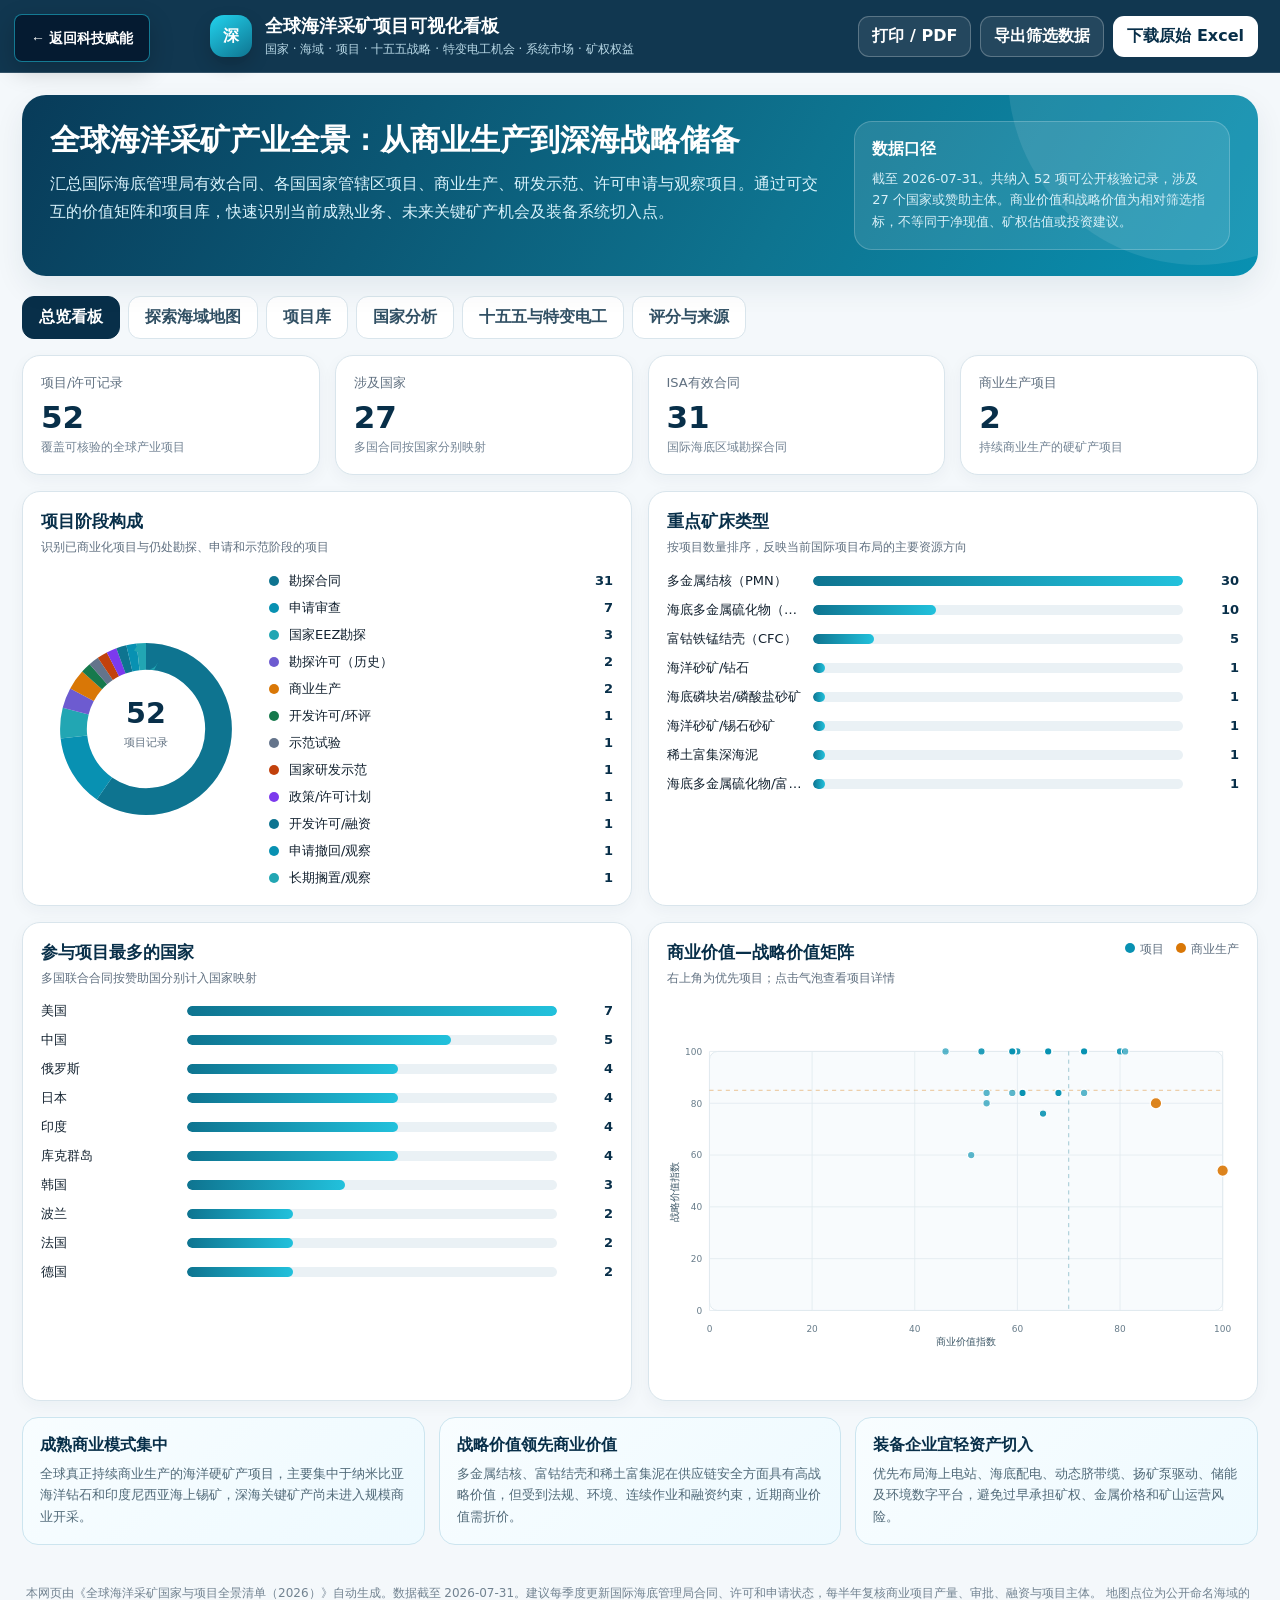
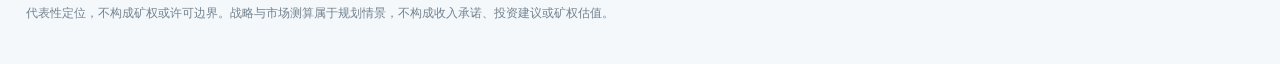
==== commit f498b93a: "Add files via upload" ====
--- a/platforms/ocean-mining/index.html
+++ b/platforms/ocean-mining/index.html
@@ -19,7 +19,7 @@
     body{margin:0;background:var(--bg);color:var(--ink);font-family:"Microsoft YaHei","PingFang SC","Noto Sans CJK SC",system-ui,-apple-system,sans-serif}
     button,input,select{font:inherit}
     a{color:var(--blue);text-decoration:none} a:hover{text-decoration:underline}
-    .topbar{position:sticky;top:0;z-index:30;background:rgba(8,47,73,.96);color:#fff;backdrop-filter:blur(10px);border-bottom:1px solid rgba(255,255,255,.15)}
+    .topbar{position:sticky;top:0;z-index:30;background:rgba(8,47,73,.96);color:#fff;border-bottom:1px solid rgba(255,255,255,.15)}
     .topbar-inner{max-width:1500px;margin:auto;padding:14px 22px;display:flex;gap:18px;align-items:center;justify-content:space-between}
     .brand{display:flex;align-items:center;gap:13px;min-width:0}.brand-mark{width:42px;height:42px;border-radius:14px;display:grid;place-items:center;background:linear-gradient(145deg,#22d3ee,#0e7490);font-weight:800;box-shadow:0 8px 18px rgba(0,0,0,.2)}
     .brand h1{font-size:18px;margin:0;white-space:nowrap;overflow:hidden;text-overflow:ellipsis}.brand p{font-size:12px;margin:3px 0 0;color:#b9d9e7}
@@ -98,10 +98,57 @@
 .rights-disclaimer{margin-top:12px;padding:12px 14px;border-radius:12px;background:#fff4f1;border:1px solid #f0c5ba;color:#7e3426;font-size:12px;line-height:1.65}
 @media(max-width:1100px){.strategy-metrics{grid-template-columns:repeat(3,1fr)}.rights-gates{grid-template-columns:repeat(3,1fr)}.rights-gate:after{display:none}.rights-layout{grid-template-columns:1fr}}
 @media(max-width:720px){.strategy-metrics,.rights-gates,.rights-input-grid,.rights-results,.rights-benchmark{grid-template-columns:1fr}.rights-result.wide{grid-column:auto}.rights-pill{white-space:normal}.rights-scenarios{grid-template-columns:1fr}}
-</style></head>
+</style>
+<style>
+/* ===== 网页语音助手（平台版） ===== */
+.llm-assistant{position:fixed;z-index:200;right:clamp(16px,2.5vw,36px);bottom:clamp(16px,3vh,32px);display:flex;flex-direction:column;align-items:flex-end;gap:12px}
+.llm-assistant__fab{display:grid;width:58px;height:58px;padding:0;color:#fff;cursor:pointer;touch-action:manipulation;place-items:center;background:linear-gradient(135deg,#0093d8,#0072c6);border:1px solid rgba(255,255,255,.6);border-radius:50%;box-shadow:0 12px 30px rgba(0,114,198,.4);font-size:17px;font-weight:700;letter-spacing:.04em;transition:transform .15s ease,box-shadow .15s ease}
+.llm-assistant__fab:hover,.llm-assistant__fab:focus-visible{transform:scale(1.06);box-shadow:0 14px 34px rgba(0,114,198,.5)}
+.llm-assistant__panel{display:flex;width:min(400px,calc(100vw - 24px));max-height:min(560px,72vh);overflow:hidden;flex-direction:column;background:#fff;border:1px solid rgba(11,114,133,.24);border-radius:12px;box-shadow:0 24px 60px rgba(3,21,43,.28)}
+.llm-assistant__panel[hidden]{display:none}
+.llm-assistant__header{display:flex;min-height:52px;padding:8px 10px 8px 16px;align-items:center;justify-content:space-between;gap:12px;color:#fff;background:linear-gradient(135deg,#0072c6,#0093d8)}
+.llm-assistant__header strong{font-size:15px;letter-spacing:.06em}
+.llm-assistant__header-actions{display:flex;align-items:center;gap:6px}
+.llm-assistant__voice-toggle,.llm-assistant__close{min-height:40px;padding:0 12px;color:#fff;cursor:pointer;touch-action:manipulation;background:rgba(255,255,255,.14);border:1px solid rgba(255,255,255,.32);border-radius:6px;font-size:12px}
+.llm-assistant__voice-toggle:hover,.llm-assistant__voice-toggle:focus-visible,.llm-assistant__close:hover,.llm-assistant__close:focus-visible{background:rgba(255,255,255,.26)}
+.llm-assistant__close{width:40px;padding:0;font-size:20px;line-height:1}
+.llm-assistant__messages{min-height:160px;padding:14px;overflow-y:auto;flex:1 1 auto;overscroll-behavior:contain;background:#eef4fb}
+.llm-assistant__message{display:flex;margin:0 0 10px}
+.llm-assistant__message:last-child{margin-bottom:0}
+.llm-assistant__message--user{justify-content:flex-end}
+.llm-assistant__bubble{max-width:86%;padding:9px 12px;border-radius:10px;font-size:14px;line-height:1.6;white-space:pre-wrap;word-break:break-word}
+.llm-assistant__message--user .llm-assistant__bubble{color:#fff;background:#0b7285;border-bottom-right-radius:3px}
+.llm-assistant__message--assistant .llm-assistant__bubble{color:#152437;background:#fff;border:1px solid rgba(11,114,133,.18);border-bottom-left-radius:3px}
+.llm-assistant__status{margin:0;padding:6px 14px;color:#66778d;background:#fff;border-top:1px solid rgba(11,114,133,.1);font-size:12px}
+.llm-assistant__status[hidden]{display:none}
+.llm-assistant__input{display:flex;padding:10px;align-items:center;gap:8px;background:#fff;border-top:1px solid rgba(11,114,133,.16)}
+.llm-assistant__question{min-width:0;min-height:48px;padding:0 12px;flex:1 1 auto;color:#152437;background:#f4f8fd;border:1px solid rgba(11,114,133,.28);border-radius:8px;font-size:14px;outline:none}
+.llm-assistant__question:focus{border-color:#0797a5;box-shadow:0 0 0 2px rgba(7,151,165,.2)}
+.llm-assistant__mic,.llm-assistant__send{min-height:48px;padding:0 14px;cursor:pointer;touch-action:manipulation;border-radius:8px;font-size:15px;white-space:nowrap}
+.llm-assistant__mic{color:#152437;background:#fff;border:1px solid rgba(11,114,133,.28)}
+.llm-assistant__mic.is-listening{color:#fff;background:#e03a3a;border-color:#e03a3a;animation:llm-mic-pulse 1.1s ease-in-out infinite}
+.llm-assistant__send{color:#fff;background:#0b7285;border:1px solid #0b7285}
+.llm-assistant__send:disabled{cursor:not-allowed;opacity:.55}
+.llm-assistant__mic:hover,.llm-assistant__mic:focus-visible{border-color:#0797a5}
+.llm-assistant__send:hover,.llm-assistant__send:focus-visible{background:#0797a5;border-color:#0797a5}
+@keyframes llm-mic-pulse{0%,100%{box-shadow:0 0 0 0 rgba(224,58,58,.45)}50%{box-shadow:0 0 0 8px rgba(224,58,58,0)}}
+@media(max-width:520px){.llm-assistant{right:12px;bottom:12px}.llm-assistant__panel{max-height:70vh}}
+/* 平台深色模式适配 */
+[data-theme="dark"] .llm-assistant__panel{background:#101c2d;border-color:#263750}
+[data-theme="dark"] .llm-assistant__messages{background:#0c1727}
+[data-theme="dark"] .llm-assistant__message--assistant .llm-assistant__bubble{color:#edf3fa;background:#101c2d;border-color:#263750}
+[data-theme="dark"] .llm-assistant__status{color:#9cadc3;background:#101c2d;border-color:#263750}
+[data-theme="dark"] .llm-assistant__input{background:#101c2d;border-color:#263750}
+[data-theme="dark"] .llm-assistant__question{color:#edf3fa;background:#0c1727;border-color:#263750}
+[data-theme="dark"] .llm-assistant__mic{color:#edf3fa;background:#101c2d;border-color:#263750}
+/* AI 按钮可拖动 */
+.llm-assistant__fab{touch-action:none;user-select:none;-webkit-user-select:none;cursor:grab}
+.llm-assistant__fab.is-dragging{cursor:grabbing;transform:scale(1.08);box-shadow:0 16px 38px rgba(0,58,143,.55)}
+</style>
+</head>
 <body>
 <style>
-.exhibition-return-button{position:fixed;z-index:10000;top:14px;left:14px;display:inline-flex;min-height:48px;padding:0 16px;align-items:center;justify-content:center;color:#fff;cursor:pointer;touch-action:manipulation;background:rgba(3,21,43,.82);border:1px solid rgba(39,225,255,.48);border-radius:8px;box-shadow:0 8px 24px rgba(0,0,0,.2);backdrop-filter:blur(10px);font:600 14px/1.2 "Microsoft YaHei",Arial,sans-serif;transition:background-color .16s ease,border-color .16s ease,transform .12s ease}.exhibition-return-button:hover,.exhibition-return-button:focus-visible{background:rgba(6,49,82,.94);border-color:#27e1ff;outline:2px solid rgba(39,225,255,.24);outline-offset:2px}.exhibition-return-button:active{transform:scale(.97)}@media(min-width:701px){.topbar-inner{padding-left:210px!important}}@media(max-width:700px){.exhibition-return-button{top:auto;bottom:14px;left:14px}}@media(prefers-reduced-motion:reduce){.exhibition-return-button{transition:none}.exhibition-return-button:active{transform:none}}
+.exhibition-return-button{position:fixed;z-index:10000;top:14px;left:14px;display:inline-flex;min-height:48px;padding:0 16px;align-items:center;justify-content:center;color:#fff;cursor:pointer;touch-action:manipulation;background:rgba(3,21,43,.82);border:1px solid rgba(39,225,255,.48);border-radius:8px;box-shadow:0 8px 24px rgba(0,0,0,.2);font:600 14px/1.2 "Microsoft YaHei",Arial,sans-serif;transition:background-color .16s ease,border-color .16s ease,transform .12s ease}.exhibition-return-button:hover,.exhibition-return-button:focus-visible{background:rgba(6,49,82,.94);border-color:#27e1ff;outline:2px solid rgba(39,225,255,.24);outline-offset:2px}.exhibition-return-button:active{transform:scale(.97)}@media(min-width:701px){.topbar-inner{padding-left:210px!important}}@media(max-width:700px){.exhibition-return-button{top:auto;bottom:14px;left:14px}}@media(prefers-reduced-motion:reduce){.exhibition-return-button{transition:none}.exhibition-return-button:active{transform:none}}
 </style>
 <button id="exhibition-return-button" class="exhibition-return-button" type="button">← 返回科技赋能</button>
 <script>
@@ -576,5 +623,56 @@
   window.addEventListener('hashchange',openRightsHash);openRightsHash();
 })();
 </script>
+<script>
+/* 平台资料：供语音助手回答本平台内容的问题使用。 */
+window.llmPlatformContext = function () {
+  var parts = [];
+  parts.push("这是「全球海洋采矿项目可视化平台」，展示全球海洋采矿项目分布、矿权价值、国家战略及特变电工潜在机会。");
+  try {
+    if (typeof COUNTRIES !== "undefined") {
+      parts.push("【国家/地区概览】");
+      COUNTRIES.forEach(function (c) {
+        parts.push(
+          "- " + (c["国家"] || "") +
+          "：涉及项目" + (c["涉及项目数"] || 0) +
+          "个（商业生产" + (c["商业生产项目"] || 0) +
+          "个、勘探类" + (c["勘探类项目"] || 0) +
+          "个、其他" + (c["其他阶段项目"] || 0) + "个），" +
+          "平均商业价值" + (c["平均商业价值"] || 0) +
+          "，平均战略价值" + (c["平均战略价值"] || 0) + "，" +
+          "关键产物：" + (c["关键产物"] || "") + "，" +
+          "最高优先项目：" + (c["最高优先项目"] || "") + "，" +
+          "建议优先级：" + (c["建议优先级"] || "")
+        );
+      });
+    }
+    if (typeof PROJECTS !== "undefined") {
+      parts.push("【海洋采矿项目】");
+      PROJECTS.forEach(function (p) {
+        parts.push(
+          "- " + (p["项目ID"] || "") + " " + (p["项目/合同名称"] || "") +
+          "：" + (p["国家/赞助主体"] || "") +
+          "，" + (p["记录类别"] || "") +
+          "，" + (p["海域/位置"] || "") +
+          "，" + (p["矿床类型"] || "") +
+          "，" + (p["当前阶段"] || "") + "；" +
+          "主要产物：" + (p["主要产物"] || "") + "；" +
+          "商业价值" + (p["商业价值指数"] != null ? p["商业价值指数"] : "") +
+          "分（" + (p["商业价值等级"] || "") + "），" +
+          "战略价值" + (p["战略价值指数"] != null ? p["战略价值指数"] : "") +
+          "分（" + (p["战略价值等级"] || "") + "）；" +
+          "主要风险：" + (p["主要风险/约束"] || "") + "；" +
+          "潜在装备需求：" + (p["潜在装备/系统需求"] || "")
+        );
+      });
+    }
+  } catch (error) {
+    return "（平台资料读取失败：" + error.message + "）";
+  }
+  return parts.join("\n");
+};
+</script>
+<script src="../../js/llm-config.js"></script>
+<script src="../../js/llm-assistant.js"></script>
 </body>
 </html>
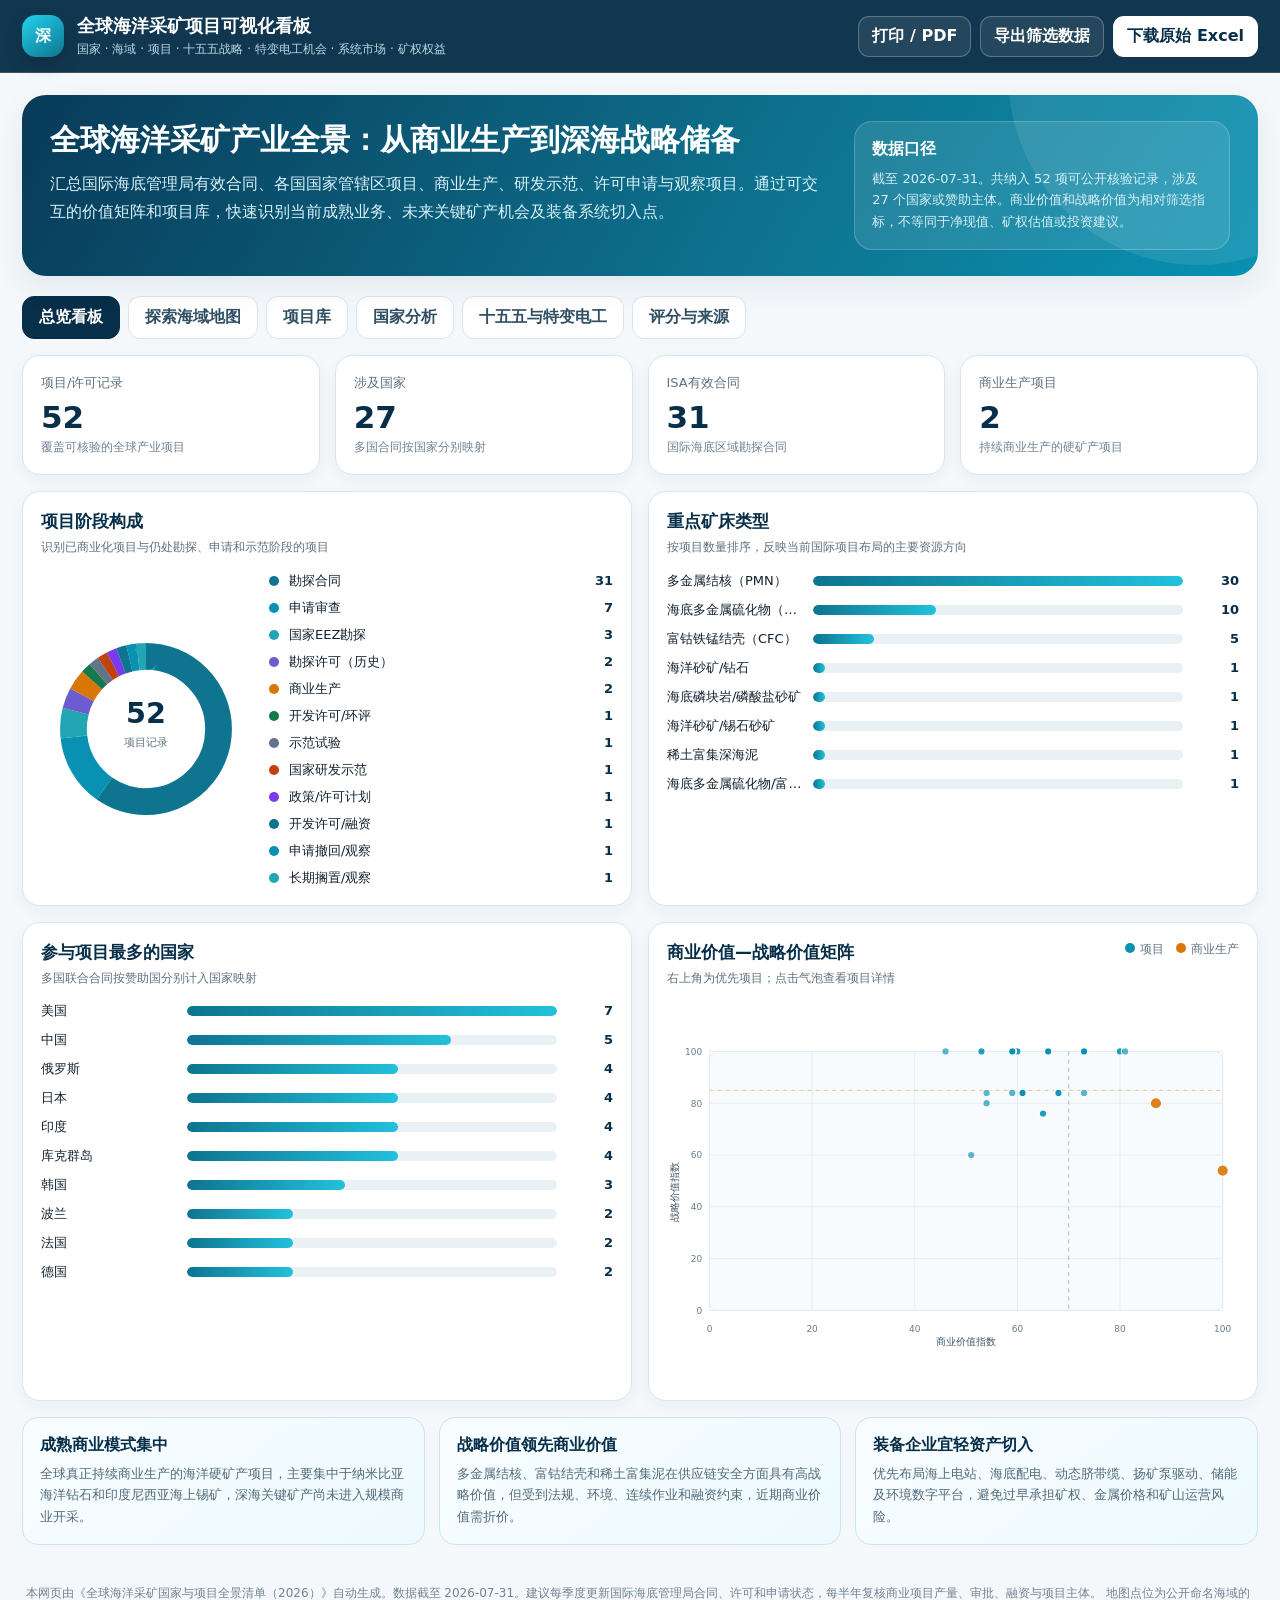
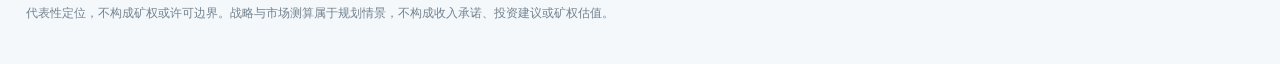
==== commit 5b180b8b: "移除两个科技赋能平台内的返回科技赋能按钮及相关样式脚本" ====
--- a/platforms/ocean-mining/index.html
+++ b/platforms/ocean-mining/index.html
@@ -147,26 +147,6 @@
 </style>
 </head>
 <body>
-<style>
-.exhibition-return-button{position:fixed;z-index:10000;top:14px;left:14px;display:inline-flex;min-height:48px;padding:0 16px;align-items:center;justify-content:center;color:#fff;cursor:pointer;touch-action:manipulation;background:rgba(3,21,43,.82);border:1px solid rgba(39,225,255,.48);border-radius:8px;box-shadow:0 8px 24px rgba(0,0,0,.2);font:600 14px/1.2 "Microsoft YaHei",Arial,sans-serif;transition:background-color .16s ease,border-color .16s ease,transform .12s ease}.exhibition-return-button:hover,.exhibition-return-button:focus-visible{background:rgba(6,49,82,.94);border-color:#27e1ff;outline:2px solid rgba(39,225,255,.24);outline-offset:2px}.exhibition-return-button:active{transform:scale(.97)}@media(min-width:701px){.topbar-inner{padding-left:210px!important}}@media(max-width:700px){.exhibition-return-button{top:auto;bottom:14px;left:14px}}@media(prefers-reduced-motion:reduce){.exhibition-return-button{transition:none}.exhibition-return-button:active{transform:none}}
-</style>
-<button id="exhibition-return-button" class="exhibition-return-button" type="button">← 返回科技赋能</button>
-<script>
-(function(){
-  var returnButton=document.getElementById("exhibition-return-button");
-  var fallbackUrl="../../index.html#tech-empowerment";
-  if(!returnButton){return;}
-  returnButton.addEventListener("click",function(){
-    var currentUrl=window.location.href;
-    if(window.history.length>1&&typeof window.history.back==="function"){
-      window.history.back();
-      window.setTimeout(function(){if(window.location.href===currentUrl){window.location.href=fallbackUrl;}},700);
-    }else{
-      window.location.href=fallbackUrl;
-    }
-  });
-})();
-</script>
 <header class="topbar">
 <div class="topbar-inner">
 <div class="brand"><div class="brand-mark">深</div><div><h1>全球海洋采矿项目可视化看板</h1><p>国家 · 海域 · 项目 · 十五五战略 · 特变电工机会 · 系统市场 · 矿权权益</p></div></div>
